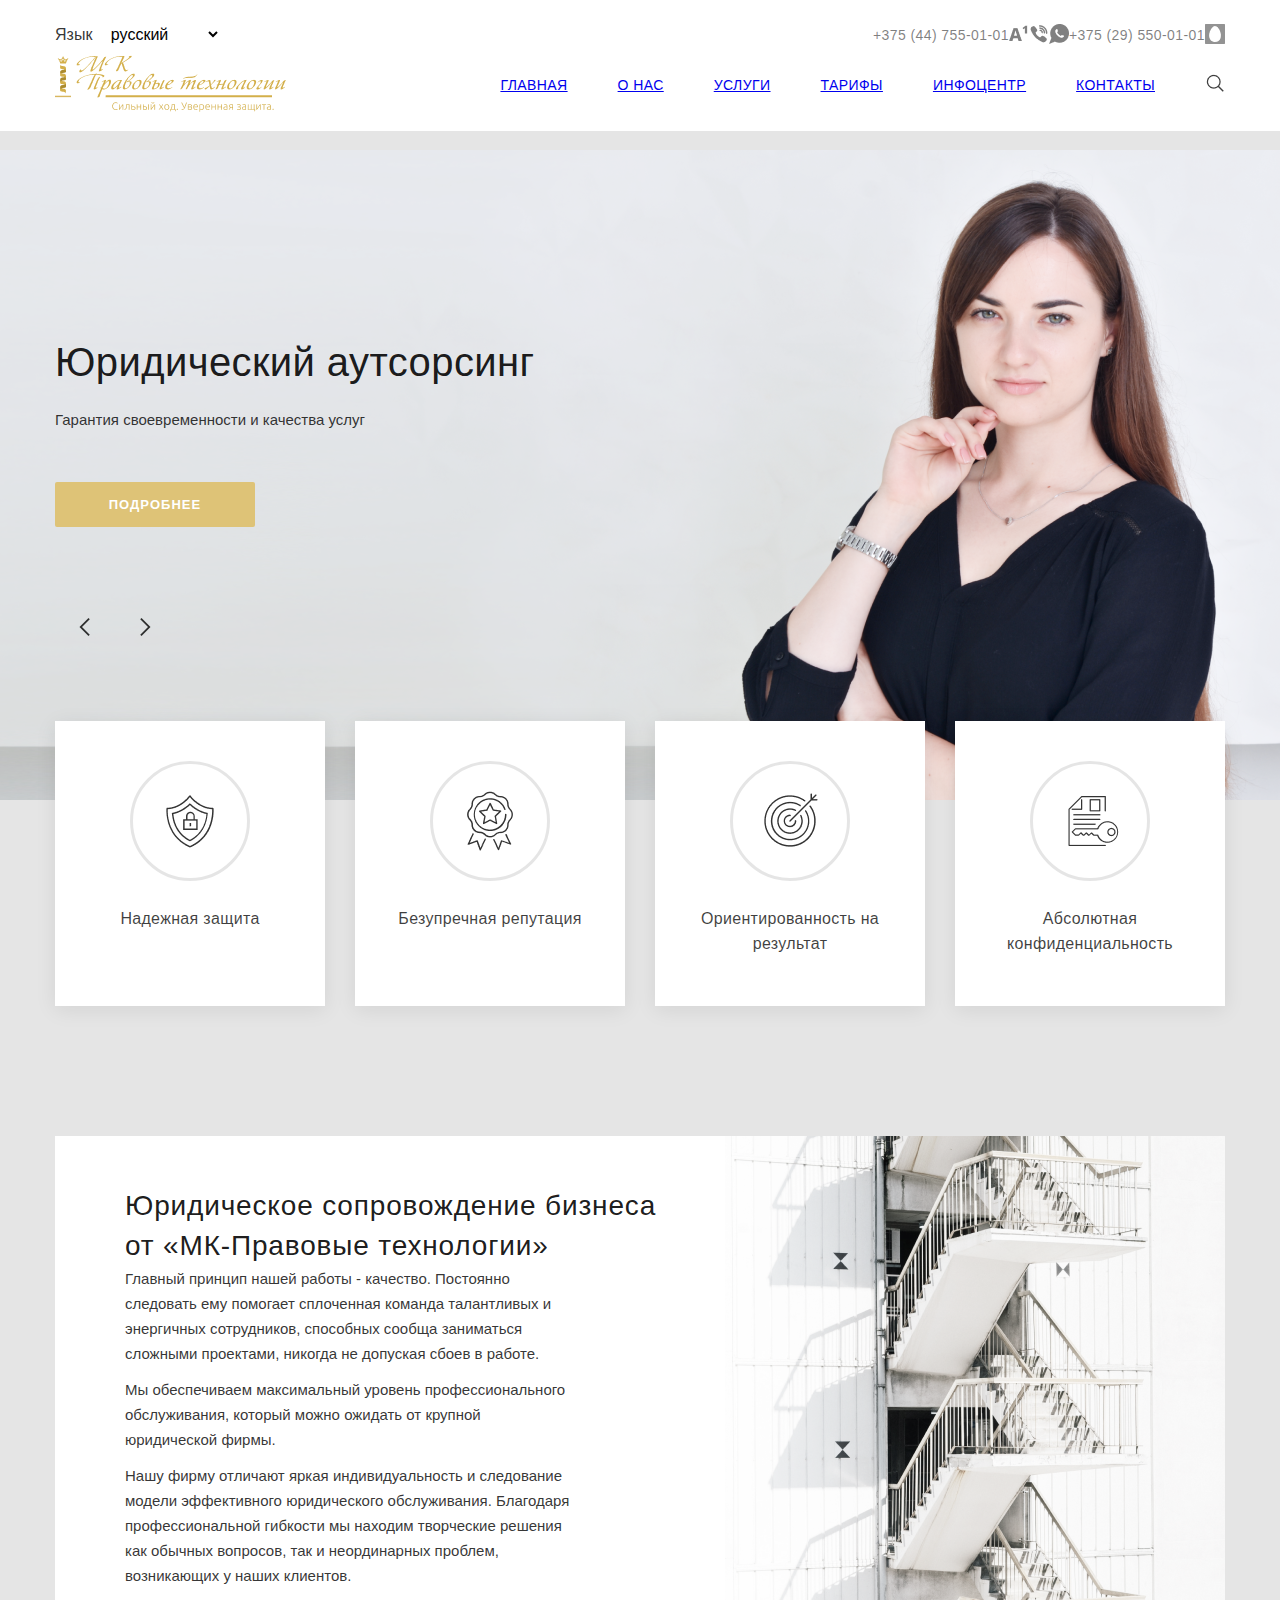
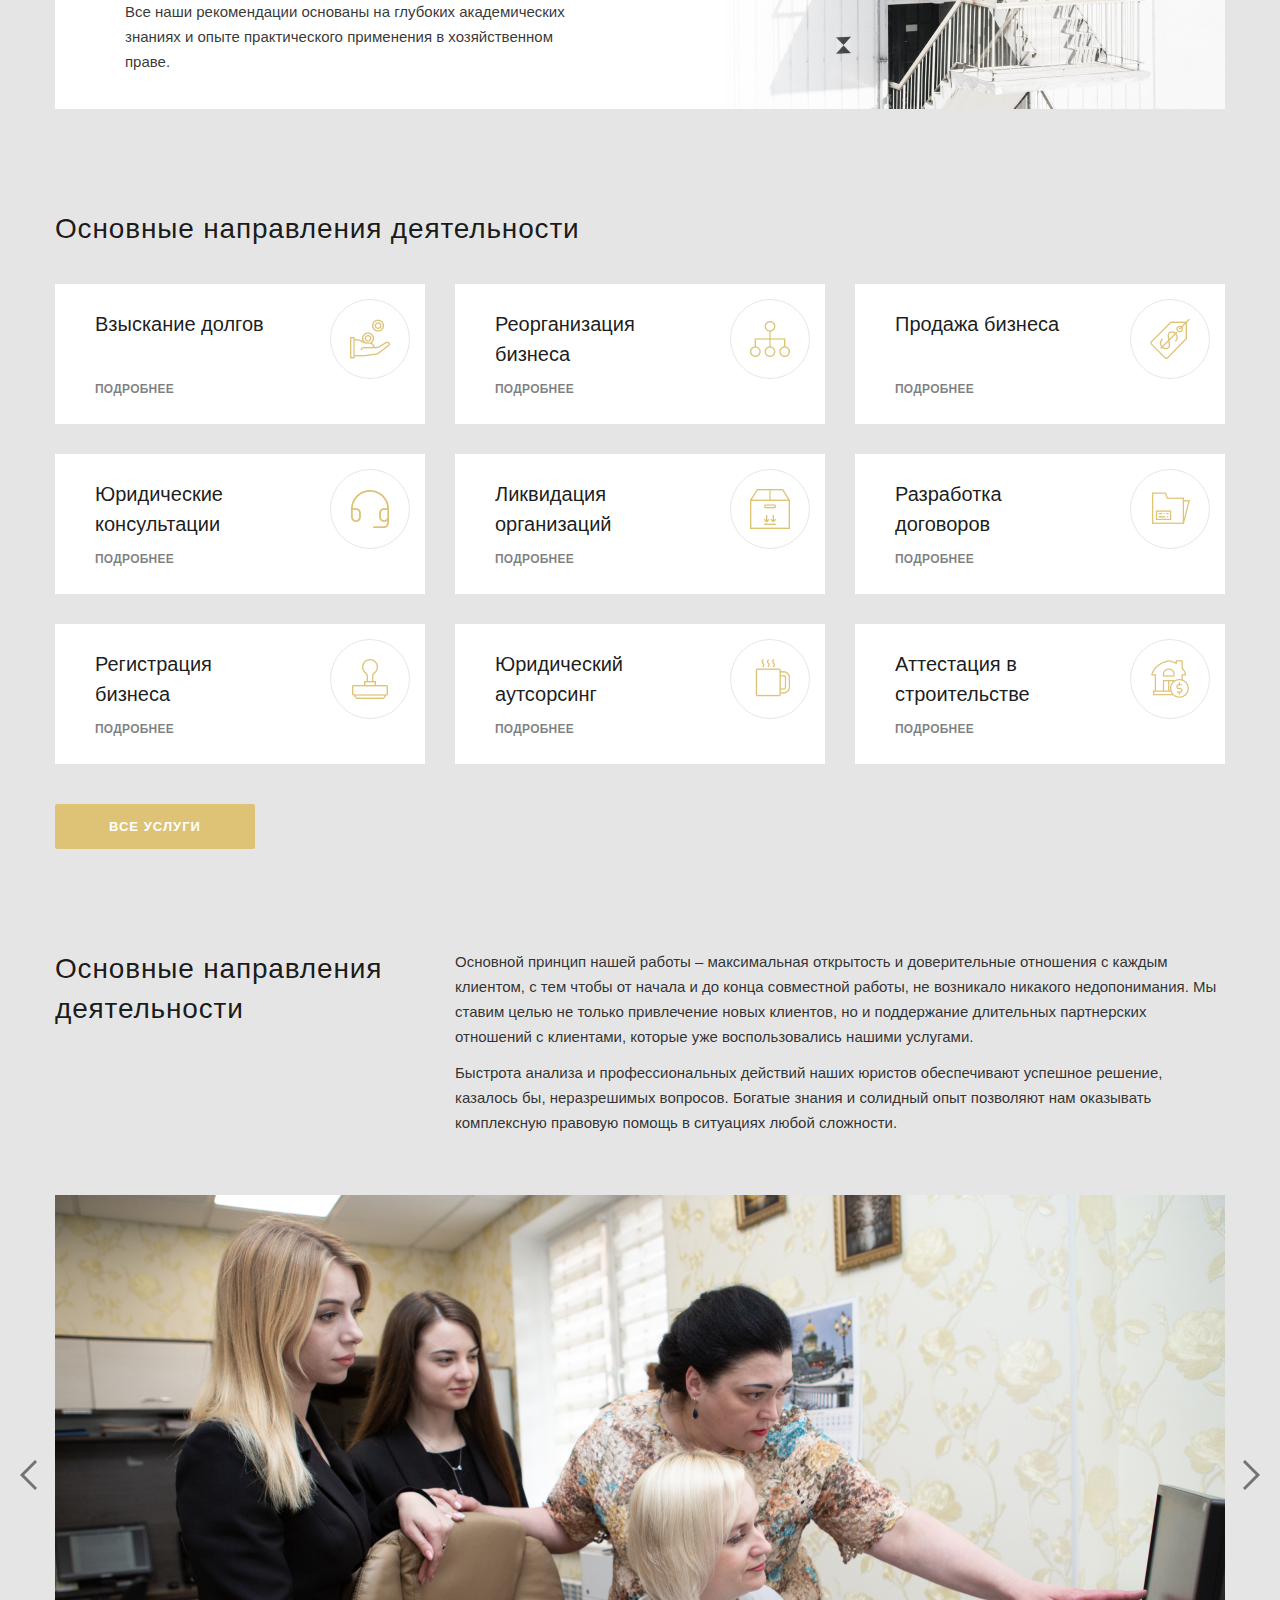
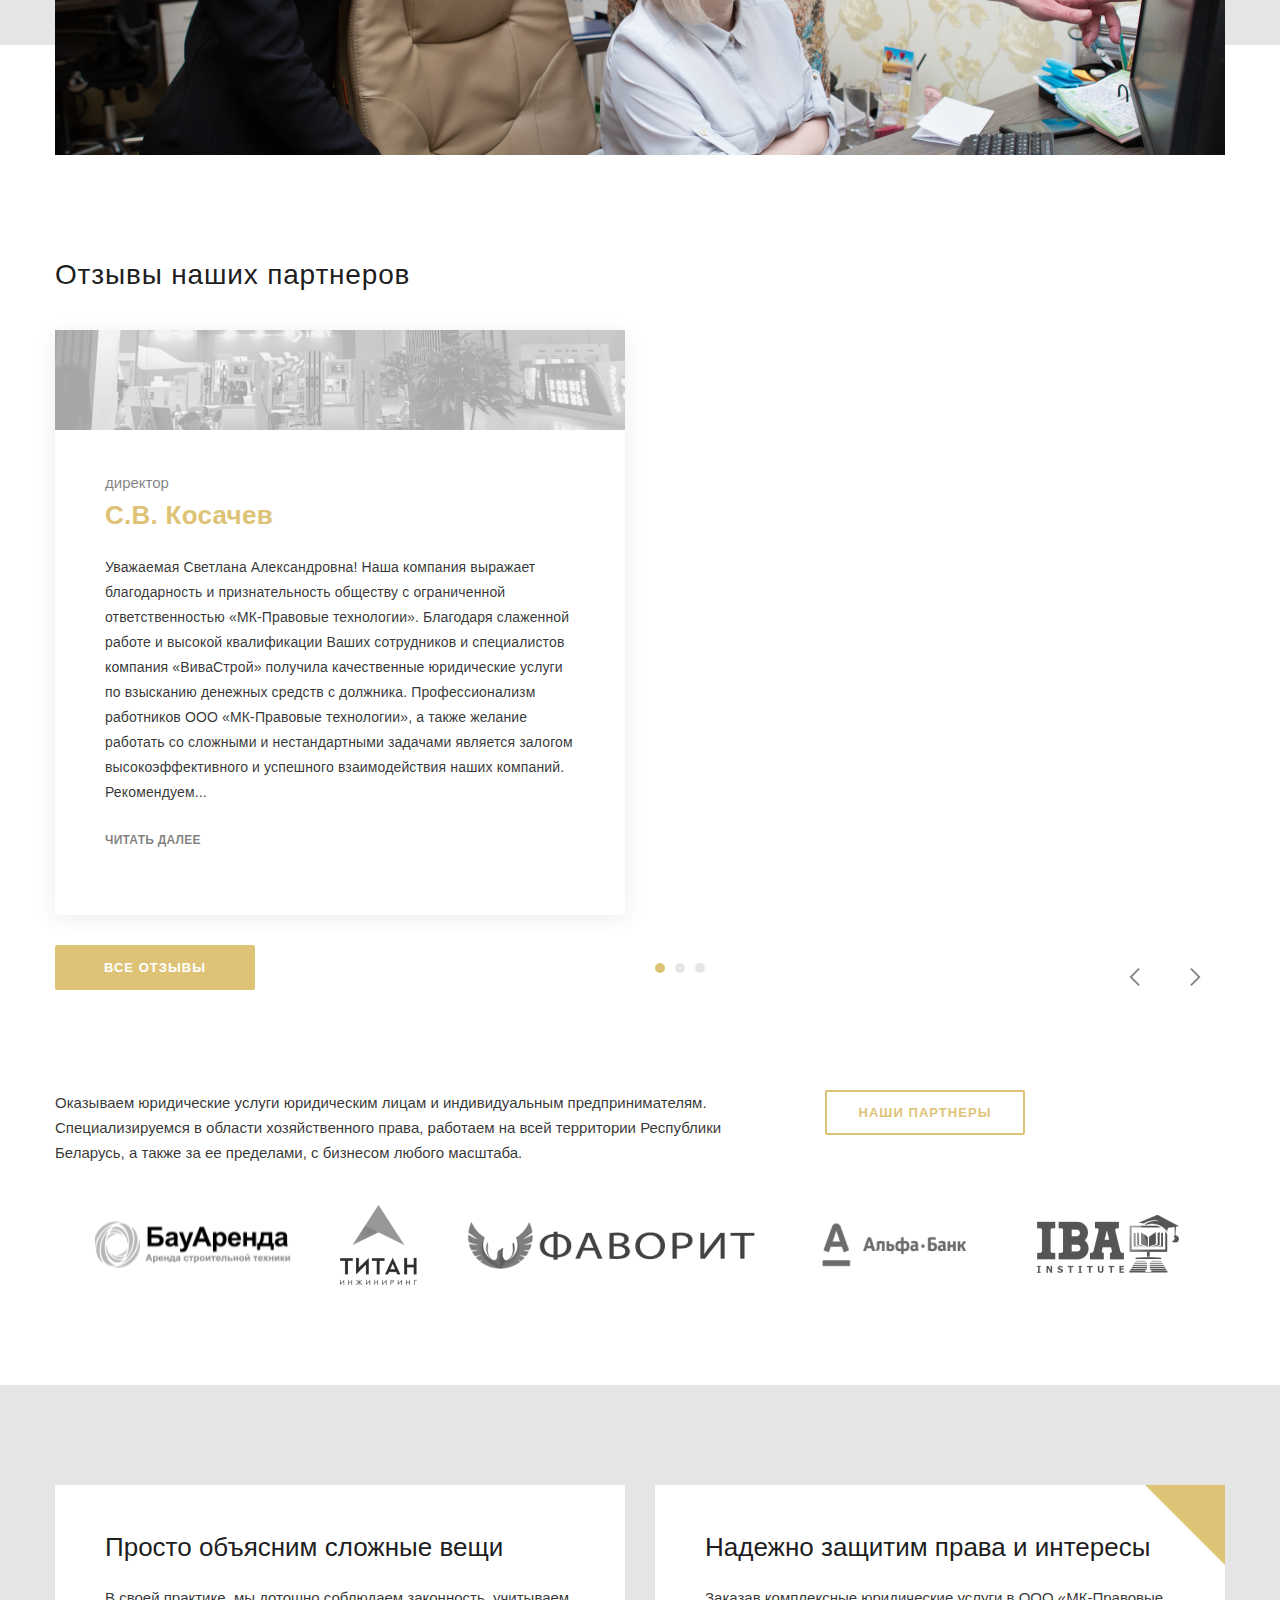
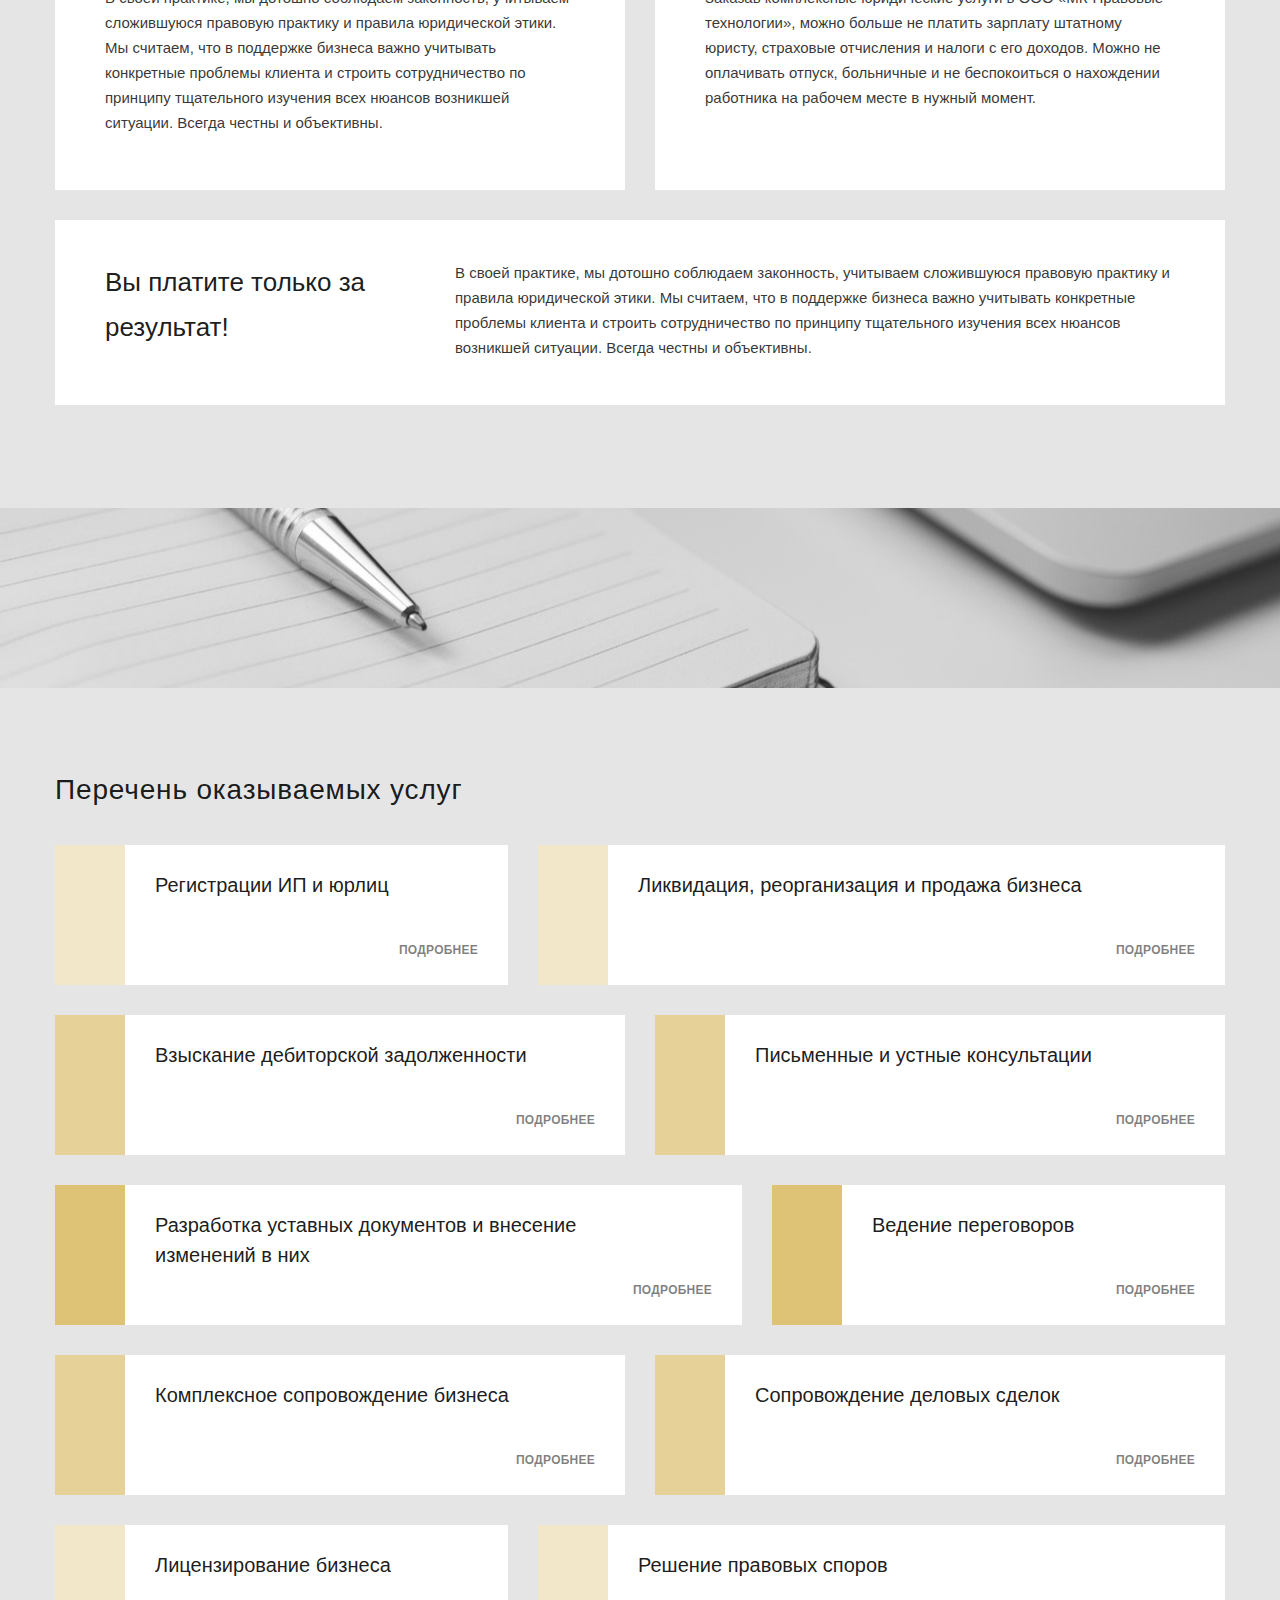
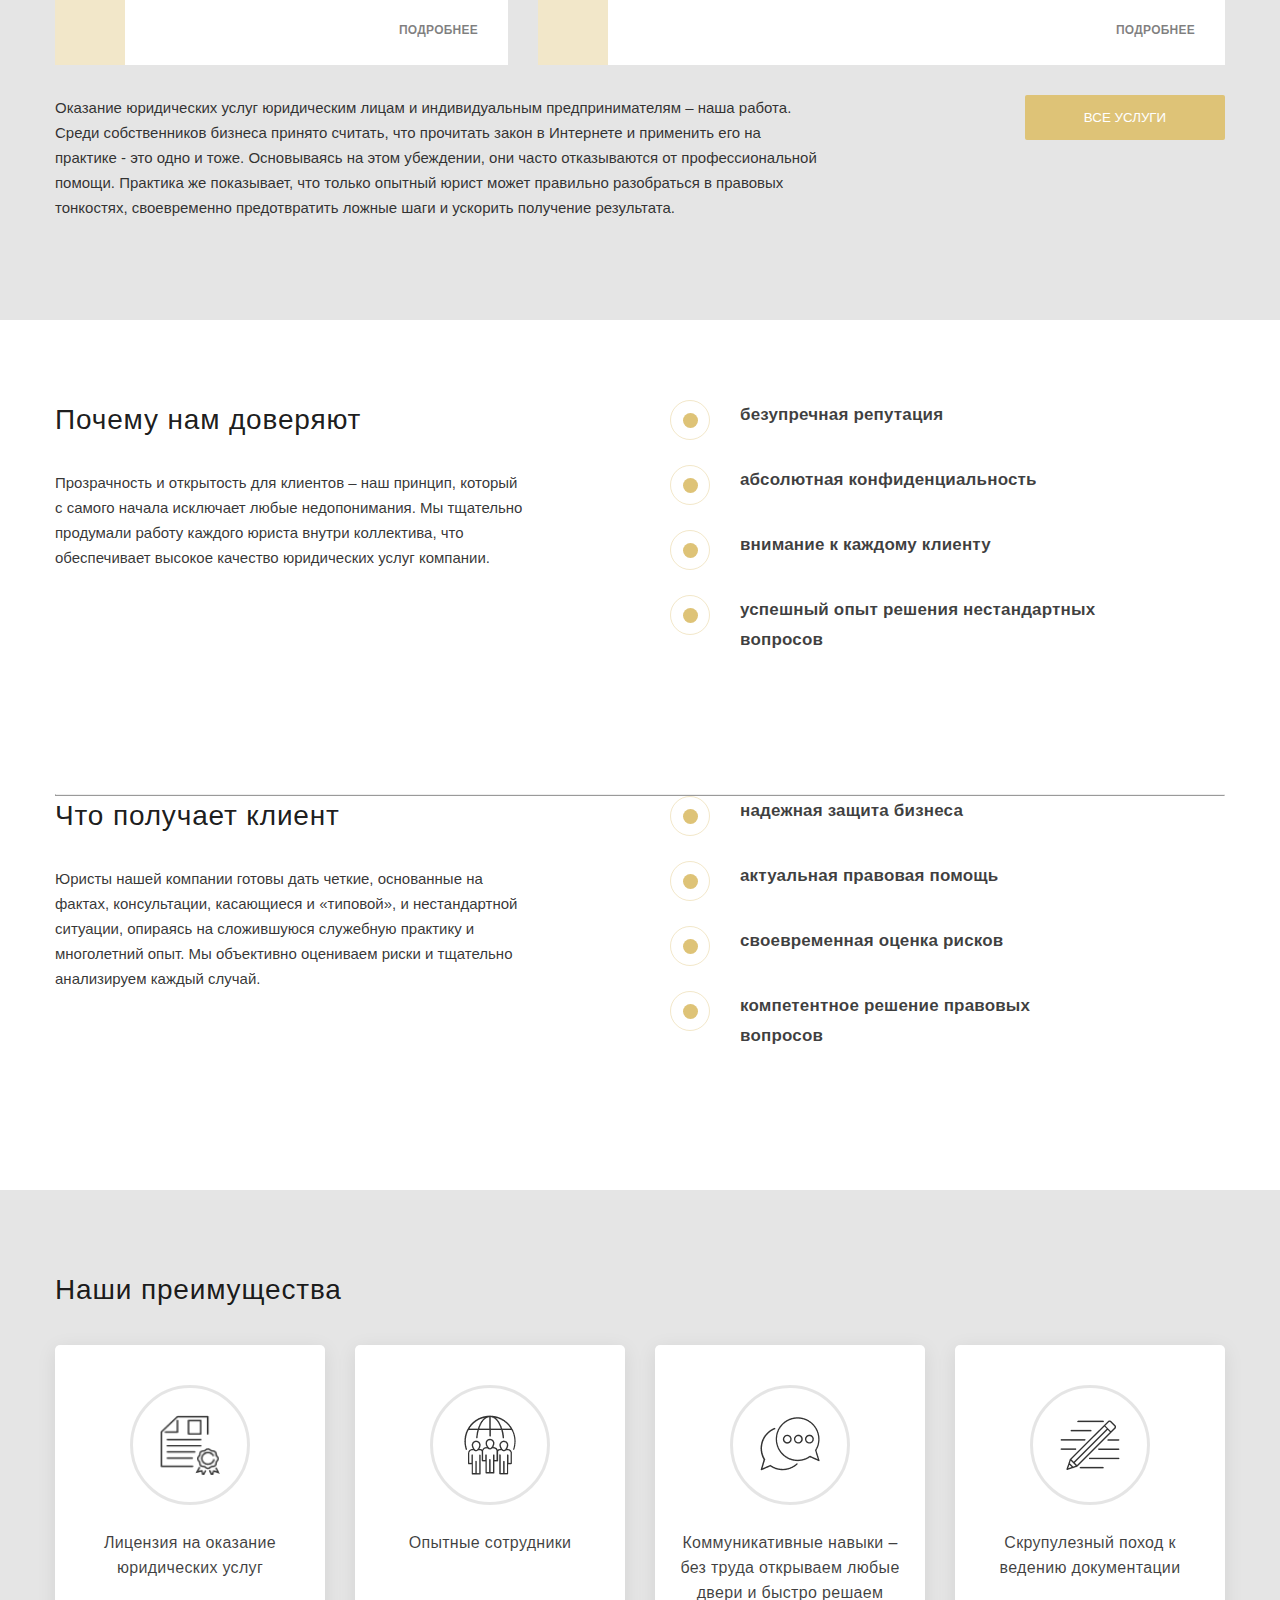
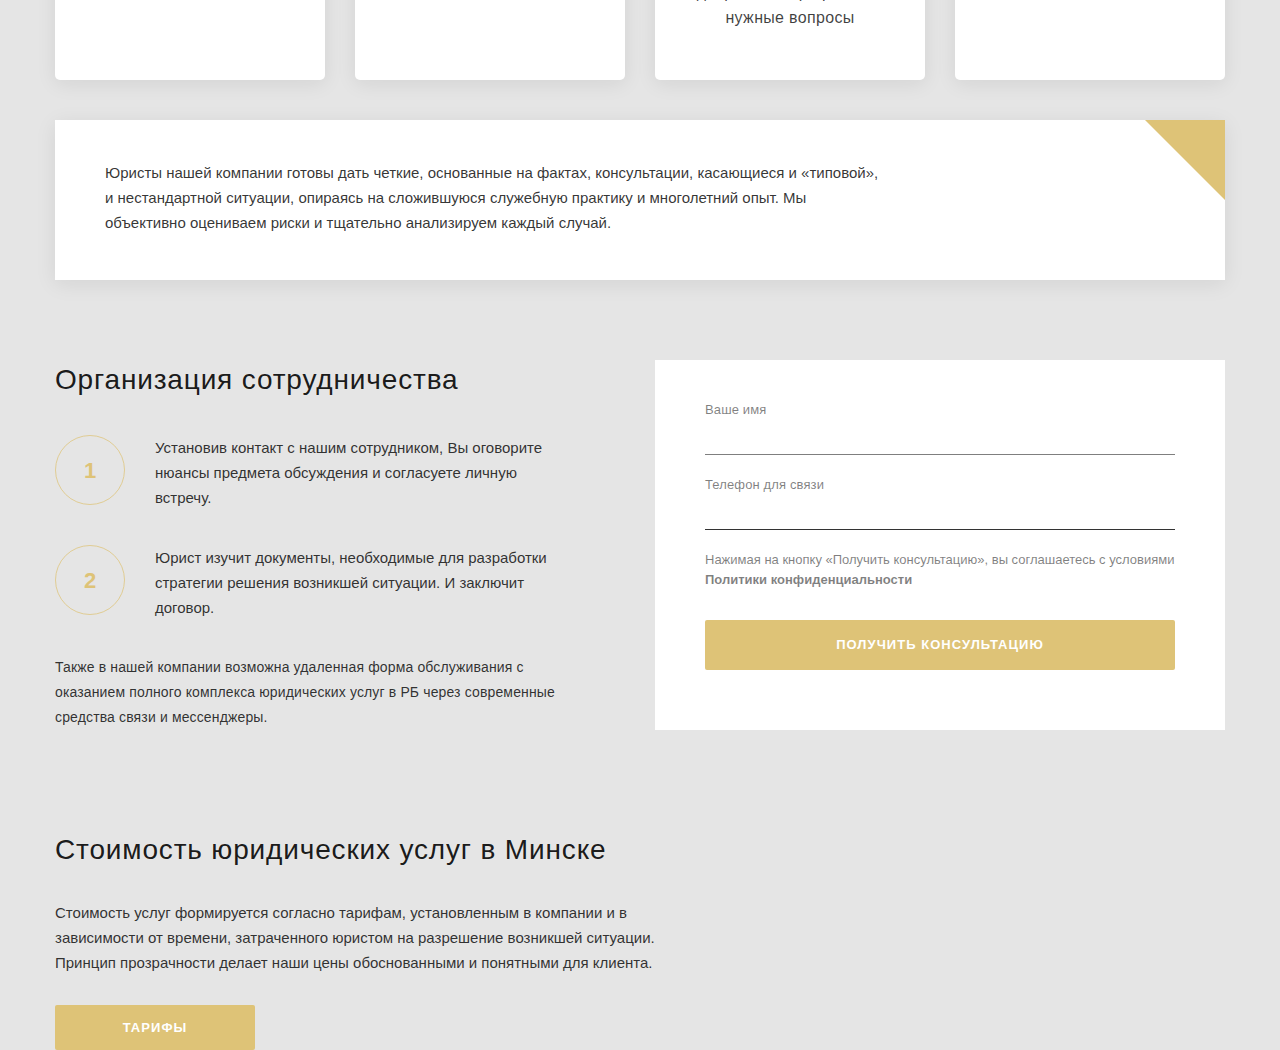
==== index.html @ 0af8d6d8 "feat: add cost" ====
<!DOCTYPE html>
<html lang="ru">

<head>
    <meta charset="UTF-8">
    <meta name="viewport" content="width=device-width, initial-scale=1.0">
    <title>Document</title>
    <link rel="stylesheet" href="./styles/style.css">
</head>

<body>
    <header class="header">
        <div class="container">
            <div class="header_links">
                <div class="header_links_language">
                    <label class="label_select_language" for="select_language_list">Язык </label>
                    <select class="select_language_list" id="select_language" name="select_language">
                        <option class="select_language_item" value="russian">русский</option>
                        <option class="select_language_item" value="inglish">английский</option>
                    </select>
                </div>
                <div class="header_links_social">
                    <div class="phone_links first_phone">
                        <a class="phone_links_number" href="tel:+375-44-755-01-01">+375 (44) 755-01-01</a>
                        <a class="phone_links_a1" href="tel:+375-44-755-01-01">
                            <img class="phone_links_img" src="./assets/img/a1.png" alt="A1">
                        </a>
                        <a class="phone_links_viber" href="viber://add?number=+375-44-755-01-01">
                            <img class="phone_links_img" src="./assets/img/viber.png" alt="Viber">
                        </a>
                        <a class="phone_links_whatsapp" href="whatsapp://send?phone=+375-44-755-01-01">
                            <img class="phone_links_img" src="./assets/img/whatsapp.png" alt="WhatsApp">
                        </a>
                    </div>
                    <div class="phone_links second_phone">
                        <a class="phone_links_number" href="tel:+375-29-550-01-01">+375 (29) 550-01-01</a>
                        <a class="phone_links_mts" href="tel:+375-29-550-01-01">
                            <img class="phone_links_img" src="./assets/img/mts.png" alt="mts">
                        </a>
                    </div>
                </div>
            </div>
            <div class="header_menu">
                <div class="header_menu_logo">
                    <img src="./assets/img/logo.png" alt="MK Правовые технологии. Сильный уход. Уверенная защита">
                </div>
                <div class="header_menu_links">
                    <ul class="header_menu_list">
                        <li class="header_menu_item">
                            <a href="#">главная</a>
                        </li>
                        <li class="header_menu_item">
                            <a href="#">о нас</a>
                        </li>
                        <li class="header_menu_item">
                            <a href="#">услуги</a>
                        </li>
                        <li class="header_menu_item">
                            <a href="#">тарифы</a>
                        </li>
                        <li class="header_menu_item">
                            <a href="#">инфоцентр</a>
                        </li>
                        <li class="header_menu_item">
                            <a href="#">контакты</a>
                        </li>
                        <li class="header_menu_item" id="search">
                            <img src="./assets/img/search.png" alt="search">
                        </li>
                    </ul>
                </div>
            </div>
        </div>
    </header> <!-- /header -->

    <div class="main_slider">
        <div class="container">
            <div class="main_slider_content">
                <h2 class="main_slider_head" id="main_slider_head">
                    Юридический аутсорсинг
                </h2>
                <p class="main_slider_title" id="main_slider_title">
                    Гарантия своевременности и качества услуг
                </p>
                <button class="main_slider_button" id="main_slider_button">
                    Подробнее
                </button>
            </div>

            <img class="main_slider_arrow_left" id="main_slider_arrow_left" src="./assets/img/slider_arrow_1.png"
                alt="arrow_left">
            <img class="main_slider_arrow_right" id="main_slider_arrow_right" src="./assets/img/slider_arrow_2.png"
                alt="arrow_right">
        </div>
    </div> <!-- /main_slider -->

    <div class="container">
        <div class="features">
            <div class="features_card">
                <div class="features_card_img">
                    <img src="./assets/img/feature_1.png" alt="Reliable protection">
                </div>
                <p class="features_card_title">
                    Надежная защита
                </p>
            </div>

            <div class="features_card">
                <div class="features_card_img">
                    <img src="./assets/img/feature_2.png" alt="Impeccable reputation">
                </div>
                <p class="features_card_title">
                    Безупречная репутация
                </p>
            </div>

            <div class="features_card">
                <div class="features_card_img">
                    <img src="./assets/img/feature_3.png" alt="Focus on result">
                </div>
                <p class="features_card_title">
                    Ориентированность на результат
                </p>
            </div>

            <div class="features_card">
                <div class="features_card_img">
                    <img src="./assets/img/feature_4.png" alt="Absolute confidentiality">
                </div>
                <p class="features_card_title">
                    Абсолютная конфиденциальность
                </p>
            </div>

        </div> <!-- /features -->

        <div class="legal_support_business">
            <div class="legal_support_business_context">
                <h2 class="legal_support_business_head">
                    Юридическое сопровождение бизнеса от «МК-Правовые технологии»
                </h2>
                <p class="legal_support_business_text">
                    Главный принцип нашей работы - качество. Постоянно следовать ему помогает сплоченная команда
                    талантливых и энергичных сотрудников, способных сообща заниматься сложными проектами, никогда не
                    допуская сбоев в работе.
                </p>
                <br>
                <p class="legal_support_business_text">
                    Мы обеспечиваем максимальный уровень профессионального обслуживания, который можно ожидать от
                    крупной юридической фирмы.
                </p>
                <br>
                <p class="legal_support_business_text">
                    Нашу фирму отличают яркая индивидуальность и следование модели эффективного юридического
                    обслуживания. Благодаря профессиональной гибкости мы находим творческие решения как обычных
                    вопросов, так и неординарных проблем, возникающих у наших клиентов.
                </p>
                <br>
                <p class="legal_support_business_text">
                    Все наши рекомендации основаны на глубоких академических знаниях и опыте практического применения в
                    хозяйственном праве.
                </p>
            </div>
        </div> <!-- /legal_support_business -->

        <div class="activities">
            <h2 class="activities_head">Основные направления деятельности</h2>
            <div class="activities_cards">
                <div class="activities_card">
                    <div class="activities_card_content">
                        <h3 class="activities_card_name">Взыскание долгов</h3>
                        <a class="activities_card_link" href="#">Подробнее</a>
                    </div>
                    <div class="activities_card_img">
                        <img src="./assets/img/direction_1.png" alt="Debt collection">
                    </div>
                </div>

                <div class="activities_card">
                    <div class="activities_card_content">
                        <h3 class="activities_card_name">Реорганизация бизнеса</h3>
                        <a class="activities_card_link" href="#">Подробнее</a>
                    </div>
                    <div class="activities_card_img">
                        <img src="./assets/img/direction_2.png" alt="Business reorganization">
                    </div>
                </div>

                <div class="activities_card">
                    <div class="activities_card_content">
                        <h3 class="activities_card_name">Продажа бизнеса</h3>
                        <a class="activities_card_link" href="#">Подробнее</a>
                    </div>
                    <div class="activities_card_img">
                        <img src="./assets/img/direction_3.png" alt="Business sale">
                    </div>
                </div>

                <div class="activities_card">
                    <div class="activities_card_content">
                        <h3 class="activities_card_name">Юридические консультации</h3>
                        <a class="activities_card_link" href="#">Подробнее</a>
                    </div>
                    <div class="activities_card_img">
                        <img src="./assets/img/direction_4.png" alt="Lawyer consulting">
                    </div>
                </div>

                <div class="activities_card">
                    <div class="activities_card_content">
                        <h3 class="activities_card_name">Ликвидация организаций</h3>
                        <a class="activities_card_link" href="#">Подробнее</a>
                    </div>
                    <div class="activities_card_img">
                        <img src="./assets/img/direction_5.png" alt="Liquidation of organizations">
                    </div>
                </div>

                <div class="activities_card">
                    <div class="activities_card_content">
                        <h3 class="activities_card_name">Разработка договоров</h3>
                        <a class="activities_card_link" href="#">Подробнее</a>
                    </div>
                    <div class="activities_card_img">
                        <img src="./assets/img/direction_6.png" alt="Development of contracts">
                    </div>
                </div>

                <div class="activities_card">
                    <div class="activities_card_content">
                        <h3 class="activities_card_name">Регистрация бизнеса</h3>
                        <a class="activities_card_link" href="#">Подробнее</a>
                    </div>
                    <div class="activities_card_img">
                        <img src="./assets/img/direction_7.png" alt="Business registration">
                    </div>
                </div>

                <div class="activities_card">
                    <div class="activities_card_content">
                        <h3 class="activities_card_name">Юридический аутсорсинг</h3>
                        <a class="activities_card_link" href="#">Подробнее</a>
                    </div>
                    <div class="activities_card_img">
                        <img src="./assets/img/direction_8.png" alt="Legal outsourcing">
                    </div>
                </div>

                <div class="activities_card">
                    <div class="activities_card_content">
                        <h3 class="activities_card_name">Аттестация в строительстве</h3>
                        <a class="activities_card_link" href="#">Подробнее</a>
                    </div>
                    <div class="activities_card_img">
                        <img src="./assets/img/direction_9.png" alt="Construction certification">
                    </div>
                </div>
            </div>

            <button class="activities_button">Все услуги</button>
        </div> <!-- /activities -->

        <div class="activities_description">
            <div class="activities_description_head">
                <h2>Основные направления деятельности</h2>
            </div>
            <div class="activities_description_text">
                <p>
                    Основной принцип нашей работы – максимальная открытость и доверительные отношения с каждым клиентом,
                    с тем чтобы от начала и до конца совместной работы, не возникало никакого недопонимания. Мы ставим
                    целью не только привлечение новых клиентов, но и поддержание длительных партнерских отношений с
                    клиентами, которые уже воспользовались нашими услугами.
                </p>
                <br>
                <p>
                    Быстрота анализа и профессиональных действий наших юристов обеспечивают успешное решение, казалось
                    бы, неразрешимых вопросов. Богатые знания и солидный опыт позволяют нам оказывать комплексную
                    правовую помощь в ситуациях любой сложности.
                </p>
            </div>
        </div> <!-- /activities_description -->

        <div class="activities_slider">
            <div class="activities_slider_img">
                <img src="./assets/img/slider_2_1.png" alt="activities">
            </div>
            <img class="activities_slider_arrow_left" id="activities_slider_arrow_left"
                src="./assets/img/slider_2_arrow_1.png" alt="arrow_left">
            <img class="activities_slider_arrow_right" id="activities_slider_arrow_right"
                src="./assets/img/slider_2_arrow_2.png" alt="arrow_right">
        </div> <!-- /activities_slider -->
    </div> <!-- /container -->

    <div class="review">
        <div class="container">
            <h2 class="review_head">Отзывы наших партнеров</h2>

            <div class="review_slider" id="review_slider">
                <div class="review_slide">
                    <div class="review_card">
                        <p class="review_card_position">директор</p>
                        <h3 class="review_card_name">С.В. Косачев</h3>
                        <p class="review_card_text">Уважаемая Светлана Александровна! Наша компания выражает
                            благодарность и признательность обществу с ограниченной ответственностью «МК-Правовые
                            технологии». Благодаря слаженной работе и высокой квалификации Ваших сотрудников и
                            специалистов компания «ВиваСтрой» получила качественные юридические услуги по взысканию
                            денежных средств с должника. Профессионализм работников ООО «МК-Правовые технологии», а
                            также желание работать со сложными и нестандартными задачами является залогом
                            высокоэффективного и успешного взаимодействия наших компаний. Рекомендуем...</p>
                        <a class="review_card_link" href="#">Читать далее</a>
                    </div>

                    <!--<div class="review_card">
                        <p class="review_card_position">глава представительства</p>
                        <h3 class="review_card_name">Валерий Мяснянкин</h3>
                        <p class="review_card_text">Представительство корпорации «VMSN GROUP, INC.» (США) в Республике
                            Беларусь на протяжении нескольких лет сотрудничает с ООО «МК-Правовые технологии» в рамках
                            сопровождения деятельности по юридическим вопросам, в том числе по вопросам ведения
                            кадрового делопроизводства – абонентское обслуживание. Хотелось бы отметить работу
                            специалистов ООО «МК-Правовые технологии» хорошими теплыми словами: надёжные, обязательные,
                            пунктуальные. Вопросы любой сложности им по плечу. Работая с профессионалами МК-Правовые
                            технологии, всегда можно рассчитывать...</p>
                        <a class="review_card_link" href="#">Читать далее</a>
                    </div>-->
                </div>
            </div> <!-- /review_slider -->

            <div class="review_slider_navigation">
                <button class="review_slider_navigation_all">Все отзывы</button>

                <ul class="review_slider_navigation_list">
                    <li class="review_slider_navigation_item review_slider_navigation_item_active"
                        id="review_slider_navigation_item_1"></li>
                    <li class="review_slider_navigation_item" id="review_slider_navigation_item_2"></li>
                    <li class="review_slider_navigation_item" id="review_slider_navigation_item_3"></li>
                </ul>

                <div class="review_slider_navigation_arrows">
                    <img class="review_slider_navigation_arrow_left" id="review_slider_navigation_arrow_left"
                        src="./assets/img/review_arrow_1.png" alt="arrow_left">
                    <img class="review_slider_navigation_arrow_right" id="review_slider_navigation_arrow_right"
                        src="./assets/img/review_arrow_2.png" alt="arrow_right">
                </div>
            </div>
        </div> <!-- /container -->
    </div> <!-- /review -->

    <div class="partners">
        <div class="container">
            <div class="partners_info">
                <div class="partners_info_text">
                    <p>Оказываем юридические услуги юридическим лицам и индивидуальным предпринимателям.
                        Специализируемся в области хозяйственного права, работаем на всей территории Республики
                        Беларусь, а также за ее пределами, с бизнесом любого масштаба.</p>
                </div>
                <div class="partners_info_button">
                    <button>Наши партнеры</button>
                </div>
            </div>
            <div class="partners_logo">
                <img class="partners_logo_img" src="./assets/img/partner_1.png"
                    alt="БауАренда. Аренда строительной техники">
                <img class="partners_logo_img" src="./assets/img/partner_2.png" alt="Титан инжиниринг">
                <img class="partners_logo_img" src="./assets/img/partner_3.png" alt="Фаворит">
                <img class="partners_logo_img" src="./assets/img/partner_4.png" alt="Альфа Банк">
                <img class="partners_logo_img" src="./assets/img/partner_5.png" alt="IBA institute">
            </div>
        </div> <!-- /container -->
    </div> <!-- /partners -->

    <div class="container">
        <div class="triangles">
            <div class="triangles_two">
                <div class="triangle_first">
                    <h4 class="triangle_first_head">Просто объясним сложные вещи</h4>
                    <p class="triangle_first_text">В своей практике, мы дотошно соблюдаем законность, учитываем
                        сложившуюся правовую практику и правила юридической этики. Мы считаем, что в поддержке бизнеса
                        важно учитывать конкретные проблемы клиента и строить сотрудничество по принципу тщательного
                        изучения всех нюансов возникшей ситуации. Всегда честны и объективны.</p>
                </div>

                <div class="triangle_second">
                    <h4 class="triangle_second_head">Надежно защитим права и интересы</h4>
                    <p class="triangle_second_text">Заказав комплексные юридические услуги в ООО «МК-Правовые
                        технологии», можно больше не платить зарплату штатному юристу, страховые отчисления и налоги с
                        его доходов. Можно не оплачивать отпуск, больничные и не беспокоиться о нахождении работника на
                        рабочем месте в нужный момент.</p>
                    <div class="triangle"></div>
                </div>
            </div>

            <div class="triangles_once">
                <div class="triangle_third">
                    <div class="triangle_third_head">
                        <h4>Вы платите только за результат!</h4>
                    </div>
                    <div class="triangle_third_text">
                        <p>В своей практике, мы дотошно соблюдаем законность, учитываем сложившуюся правовую практику и
                            правила юридической этики. Мы считаем, что в поддержке бизнеса важно учитывать конкретные
                            проблемы клиента и строить сотрудничество по принципу тщательного изучения всех нюансов
                            возникшей ситуации. Всегда честны и объективны.</p>
                    </div>
                </div>
            </div>
        </div> <!-- /triangle -->
    </div> <!-- /container -->

    <div class="picture"></div>

    <div class="container">
        <div class="service_list">
            <h2 class="service_list_head">Перечень оказываемых услуг</h2>
            <div class="service_list_cards">
                <div class="service_list_card" id="service_list_card_1">
                    <div class="service_list_color"></div>
                    <p class="service_list_text">Регистрации ИП и юрлиц</p>
                    <a class="service_list_link" href="#">Подробнее</a>
                </div>

                <div class="service_list_card" id="service_list_card_2">
                    <div class="service_list_color"></div>
                    <p class="service_list_text">Ликвидация, реорганизация и продажа бизнеса</p>
                    <a class="service_list_link" href="#">Подробнее</a>
                </div>

                <div class="service_list_card" id="service_list_card_3">
                    <div class="service_list_color"></div>
                    <p class="service_list_text">Взыскание дебиторской задолженности</p>
                    <a class="service_list_link" href="#">Подробнее</a>
                </div>

                <div class="service_list_card" id="service_list_card_4">
                    <div class="service_list_color"></div>
                    <p class="service_list_text">Письменные и устные консультации</p>
                    <a class="service_list_link" href="#">Подробнее</a>
                </div>

                <div class="service_list_card" id="service_list_card_5">
                    <div class="service_list_color"></div>
                    <p class="service_list_text">Разработка уставных документов и внесение изменений в них</p>
                    <a class="service_list_link" href="#">Подробнее</a>
                </div>

                <div class="service_list_card" id="service_list_card_6">
                    <div class="service_list_color"></div>
                    <p class="service_list_text">Ведение переговоров</p>
                    <a class="service_list_link" href="#">Подробнее</a>
                </div>

                <div class="service_list_card" id="service_list_card_7">
                    <div class="service_list_color"></div>
                    <p class="service_list_text">Комплексное сопровождение бизнеса</p>
                    <a class="service_list_link" href="#">Подробнее</a>
                </div>

                <div class="service_list_card" id="service_list_card_8">
                    <div class="service_list_color"></div>
                    <p class="service_list_text">Сопровождение деловых сделок</p>
                    <a class="service_list_link" href="#">Подробнее</a>
                </div>

                <div class="service_list_card" id="service_list_card_9">
                    <div class="service_list_color"></div>
                    <p class="service_list_text">Лицензирование бизнеса</p>
                    <a class="service_list_link" href="#">Подробнее</a>
                </div>

                <div class="service_list_card" id="service_list_card_10">
                    <div class="service_list_color"></div>
                    <p class="service_list_text">Решение правовых споров</p>
                    <a class="service_list_link" href="#">Подробнее</a>
                </div>
            </div>

            <div class="service_list_all">
                <div class="service_list_all_text">
                    <p>
                        Оказание юридических услуг юридическим лицам и индивидуальным предпринимателям – наша работа.
                        Среди собственников бизнеса принято считать, что прочитать закон в Интернете и применить его на
                        практике - это одно и тоже. Основываясь на этом убеждении, они часто отказываются от
                        профессиональной помощи. Практика же показывает, что только опытный юрист может правильно
                        разобраться в правовых тонкостях, своевременно предотвратить ложные шаги и ускорить получение
                        результата.
                    </p>
                </div>

                <div class="service_list_all_button">
                    <button>Все услуги</button>
                </div>
            </div>
        </div> <!-- /service_list -->
    </div> <!-- /container -->

    <div class="confidence">
        <div class="container">
            <div class="confidence_card">
                <div class="confidence_card_info">
                    <h2 class="confidence_card_head">Почему нам доверяют</h2>
                    <p class="confidence_card_text">Прозрачность и открытость для клиентов – наш принцип, который с
                        самого начала исключает любые недопонимания. Мы тщательно продумали работу каждого юриста внутри
                        коллектива, что обеспечивает высокое качество юридических услуг компании.</p>
                </div>

                <ul class="confidence_card_list">
                    <li class="confidence_card_item">
                        <div class="confidence_card_marker">
                            <div></div>
                        </div>
                        безупречная репутация
                    </li>
                    <li class="confidence_card_item">
                        <div class="confidence_card_marker">
                            <div></div>
                        </div>
                        абсолютная конфиденциальность
                    </li>
                    <li class="confidence_card_item">
                        <div class="confidence_card_marker">
                            <div></div>
                        </div>
                        внимание к каждому клиенту
                    </li>
                    <li class="confidence_card_item">
                        <div class="confidence_card_marker">
                            <div></div>
                        </div>
                        успешный опыт решения нестандартных вопросов
                    </li>
                </ul>
            </div>

            <hr class="confidence_line">

            <div class="confidence_card">
                <div class="confidence_card_info">
                    <h2 class="confidence_card_head">Что получает клиент</h2>
                    <p class="confidence_card_text">Юристы нашей компании готовы дать четкие, основанные на фактах,
                        консультации, касающиеся и «типовой», и нестандартной ситуации, опираясь на сложившуюся
                        служебную практику и многолетний опыт. Мы объективно оцениваем риски и тщательно анализируем
                        каждый случай.</p>
                </div>

                <ul class="confidence_card_list">
                    <li class="confidence_card_item">
                        <div class="confidence_card_marker">
                            <div></div>
                        </div>
                        надежная защита бизнеса
                    </li>
                    <li class="confidence_card_item">
                        <div class="confidence_card_marker">
                            <div></div>
                        </div>
                        актуальная правовая помощь
                    </li>
                    <li class="confidence_card_item">
                        <div class="confidence_card_marker">
                            <div></div>
                        </div>
                        своевременная оценка рисков
                    </li>
                    <li class="confidence_card_item">
                        <div class="confidence_card_marker">
                            <div></div>
                        </div>
                        компетентное решение правовых вопросов
                    </li>
                </ul>
            </div>
        </div> <!-- /container -->
    </div> <!-- /confidence -->

    <div class="container">
        <div class="advantages">
            <h2 class="advantages_head">Наши преимущества</h2>
            <div class="advantages_cards">
                <div class="advantages_card">
                    <div class="advantages_card_images">
                        <img src="./assets/img/advantage_1.png" alt="license">
                    </div>
                    <p class="advantages_card_text">
                        Лицензия на оказание юридических услуг
                    </p>
                </div>

                <div class="advantages_card">
                    <div class="advantages_card_images">
                        <img src="./assets/img/advantage_2.png" alt="Experienced staff">
                    </div>
                    <p class="advantages_card_text">
                        Опытные сотрудники
                    </p>
                </div>

                <div class="advantages_card">
                    <div class="advantages_card_images">
                        <img src="./assets/img/advantage_3.png" alt="Communication skills">
                    </div>
                    <p class="advantages_card_text">
                        Коммуникативные навыки – без труда открываем любые двери и быстро решаем нужные вопросы
                    </p>
                </div>

                <div class="advantages_card">
                    <div class="advantages_card_images">
                        <img src="./assets/img/advantage_4.png" alt="scrupulous approach">
                    </div>
                    <p class="advantages_card_text">
                        Скрупулезный поход к ведению документации
                    </p>
                </div>
            </div>

            <div class="advantages_info">
                <p class="advantages_info_text">
                    Юристы нашей компании готовы дать четкие, основанные на фактах, консультации, касающиеся и
                    «типовой», и нестандартной ситуации, опираясь на сложившуюся служебную практику и многолетний опыт.
                    Мы объективно оцениваем риски и тщательно анализируем каждый случай.
                </p>
                <div class="triangle"></div>
            </div>
        </div> <!-- /advantages -->

        <div class="cooperation">
            <div class="cooperation_info">
                <h2 class="cooperation_head">Организация сотрудничества</h2>
                <ul class="cooperation_list">
                    <li class="cooperation_item">
                        <div class="cooperation_marker">1</div>
                        Установив контакт с нашим сотрудником, Вы оговорите нюансы предмета обсуждения и согласуете личную встречу.
                    </li>
                    <li class="cooperation_item">
                        <div class="cooperation_marker">2</div>
                        Юрист изучит документы, необходимые для разработки стратегии решения возникшей ситуации. И заключит договор.
                    </li>
                </ul>
                <p class="cooperation_text">
                    Также в нашей компании возможна удаленная форма обслуживания с оказанием полного комплекса юридических услуг в РБ через современные средства связи и мессенджеры.
                </p>
            </div>

            <form class="cooperation_form" action="">
                <label class="cooperation_form_name_label" for="name">Ваше имя</label>
                <input class="cooperation_form_name" id="name" type="text" name="name">

                <label class="cooperation_form_phone_label" for="phone">Телефон для связи</label>
                <input class="cooperation_form_phone" id="phone" type="tel" name="phone">

                <p class="cooperation_form_warning">
                    Нажимая на кнопку «Получить консультацию», вы соглашаетесь с условиями <a class="cooperation_form_link" href="#">Политики конфиденциальности</a>
                </p>

                <input class="cooperation_form_button" type="submit" value="Получить консультацию">
            </form>
        </div> <!-- /cooperation -->

        <div class="cost">
            <h2 class="cost_header">
                Стоимость юридических услуг в Минске
            </h2>
            <p class="cost_text">
                Стоимость услуг формируется согласно тарифам, установленным в компании и в зависимости от времени, затраченного юристом на разрешение возникшей ситуации. Принцип прозрачности делает наши цены обоснованными и понятными для клиента.
            </p>
            <div class="cost_butt">
                <button class="cost_button">Тарифы</button>
            </div>
        </div> <!-- /cost -->
    </div> <!-- /container -->

</body>

</html>
---- styles/style.css ----
@use './font';
* {
  -webkit-box-sizing: border-box;
          box-sizing: border-box;
  margin: 0;
  padding: 0;
}

html,
body {
  position: relative;
  width: 100%;
  height: 100%;
  margin: 0;
  padding: 0;
  font-size: 10px;
  font-family: "Lato_Regular", sans-serif;
  color: rgba(0, 0, 0, 0.8);
  background-color: #E5E5E5;
}

button {
  border-radius: 2px;
  border: 0;
  outline: 0;
  text-transform: uppercase;
  cursor: pointer;
}

.container {
  position: relative;
  max-width: 1170px;
  width: 100%;
  margin: 0 auto;
}

.header {
  display: -webkit-box;
  display: -ms-flexbox;
  display: flex;
  width: 100%;
  padding: 15px 0;
  -ms-flex-wrap: wrap;
      flex-wrap: wrap;
  background-color: #FFFFFF;
}

.header_links,
.header_menu {
  display: -webkit-box;
  display: -ms-flexbox;
  display: flex;
  width: 100%;
  -webkit-box-align: center;
      -ms-flex-align: center;
          align-items: center;
  -webkit-box-pack: justify;
      -ms-flex-pack: justify;
          justify-content: space-between;
}

.header_links_language {
  font-family: "Source_Sans_Pro_Light", sans-serif;
  font-size: 16px;
  font-style: normal;
  font-weight: 300;
  line-height: 20px;
  letter-spacing: 0em;
  text-align: left;
}

.select_language_list,
.select_language_item {
  padding: 10px;
  font-family: "Source_Sans_Pro_Regular", sans-serif;
  font-size: 16px;
  font-style: normal;
  font-weight: 400;
  line-height: 20px;
  letter-spacing: 0em;
  text-align: left;
  border: 0;
  outline: 0;
  background-color: transparent;
}

.header_links_social,
.phone_links {
  display: -webkit-box;
  display: -ms-flexbox;
  display: flex;
  -webkit-box-align: center;
      -ms-flex-align: center;
          align-items: center;
}

.phone_links_number {
  font-family: "Commissioner_Regular", sans-serif;
  font-size: 14px;
  font-style: normal;
  font-weight: 400;
  line-height: 20px;
  letter-spacing: 0.03em;
  text-align: center;
  color: rgba(0, 0, 0, 0.5);
  text-decoration: none;
}

.header_menu_list {
  display: -webkit-box;
  display: -ms-flexbox;
  display: flex;
  -webkit-box-align: center;
      -ms-flex-align: center;
          align-items: center;
}

.header_menu_item {
  margin-left: 50px;
  list-style-type: none;
  font-family: "Commissioner_Regular", sans-serif;
  font-size: 14px;
  font-style: normal;
  font-weight: 500;
  line-height: 20px;
  letter-spacing: 0.03em;
  text-align: left;
  text-transform: uppercase;
  color: rgba(0, 0, 0, 0.75);
  cursor: pointer;
}

.main_slider {
  position: absolute;
  width: 100%;
  height: 650px;
  left: 0px;
  top: 150px;
  background-image: url("./../assets/img/slide_1.png");
  background-position: center center;
  background-repeat: no-repeat no-repeat;
  background-size: auto;
}

.main_slider .container {
  height: 100%;
}

.main_slider_content {
  display: -webkit-box;
  display: -ms-flexbox;
  display: flex;
  width: 50%;
  height: 100%;
  margin-top: -43px;
  -webkit-box-orient: vertical;
  -webkit-box-direction: normal;
      -ms-flex-direction: column;
          flex-direction: column;
  -ms-flex-item-align: self-start;
      align-self: self-start;
  -webkit-box-align: start;
      -ms-flex-align: start;
          align-items: flex-start;
  -webkit-box-pack: center;
      -ms-flex-pack: center;
          justify-content: center;
}

.main_slider_head {
  margin-bottom: 20px;
  font-family: "Commissioner_Regular", sans-serif;
  font-size: 40px;
  font-style: normal;
  font-weight: 400;
  line-height: 50px;
  letter-spacing: 0.01em;
  text-align: left;
  color: rgba(0, 0, 0, 0.9);
}

.main_slider_title {
  margin-bottom: 50px;
  font-family: "Lato_Light", sans-serif;
  font-size: 15px;
  font-style: normal;
  font-weight: 300;
  line-height: 25px;
  letter-spacing: 0em;
  text-align: left;
  color: rgba(0, 0, 0, 0.8);
}

.main_slider_button {
  width: 200px;
  height: 45px;
  font-family: "Commissioner_Bold", sans-serif;
  font-size: 13px;
  font-style: normal;
  font-weight: 700;
  line-height: 30px;
  letter-spacing: 0.08em;
  text-align: center;
  color: #FFFFFF;
  text-transform: uppercase;
  border-radius: 2px;
  border: 0;
  outline: 0;
  background-color: #DEC377;
  cursor: pointer;
}

.main_slider_arrow_left {
  position: absolute;
  top: auto;
  right: auto;
  bottom: 121px;
  left: 24px;
}

.main_slider_arrow_right {
  position: absolute;
  top: auto;
  right: auto;
  bottom: 121px;
  left: 85px;
}

.features {
  display: -webkit-box;
  display: -ms-flexbox;
  display: flex;
  margin-top: 560px;
  -webkit-box-pack: justify;
      -ms-flex-pack: justify;
          justify-content: space-between;
}

.features_card {
  display: -webkit-box;
  display: -ms-flexbox;
  display: flex;
  width: 270px;
  height: 285px;
  margin: 30px 0px;
  padding: 40px 0px 0px 0px;
  -webkit-box-orient: vertical;
  -webkit-box-direction: normal;
      -ms-flex-direction: column;
          flex-direction: column;
  -webkit-box-align: center;
      -ms-flex-align: center;
          align-items: center;
  -webkit-box-flex: 0;
      -ms-flex: none;
          flex: none;
  -webkit-box-ordinal-group: 1;
      -ms-flex-order: 0;
          order: 0;
  -ms-flex-item-align: start;
      align-self: flex-start;
  -ms-flex-positive: 0;
      flex-grow: 0;
  background: #FFFFFF;
  -webkit-box-shadow: 0px 4px 20px rgba(0, 0, 0, 0.08);
          box-shadow: 0px 4px 20px rgba(0, 0, 0, 0.08);
  z-index: 2;
}

.features_card_img {
  display: -webkit-box;
  display: -ms-flexbox;
  display: flex;
  width: 120px;
  height: 120px;
  margin-bottom: 25px;
  -webkit-box-align: center;
      -ms-flex-align: center;
          align-items: center;
  -webkit-box-pack: center;
      -ms-flex-pack: center;
          justify-content: center;
  border-radius: 100%;
  border: 3px solid rgba(0, 0, 0, 0.1);
}

.features_card_img img {
  width: 60px;
  height: 60px;
}

.features_card_title {
  width: 230px;
  font-family: "Lato_Regular", sans-serif;
  font-size: 16px;
  font-style: normal;
  font-weight: 400;
  line-height: 25px;
  letter-spacing: 0.02em;
  text-align: center;
  color: rgba(0, 0, 0, 0.75);
}

.legal_support_business {
  margin-top: 100px;
  padding: 50px 0 35px 70px;
  background-color: #FFFFFF;
  background-image: url("./../assets/img/technology.png");
  background-position: center right;
  background-repeat: no-repeat no-repeat;
  background-size: auto;
}

.legal_support_business_context {
  display: -webkit-box;
  display: -ms-flexbox;
  display: flex;
  -webkit-box-orient: vertical;
  -webkit-box-direction: normal;
      -ms-flex-direction: column;
          flex-direction: column;
}

.legal_support_business_head {
  width: 540px;
  font-family: "Commissioner_Regular", sans-serif;
  font-size: 28px;
  font-style: normal;
  font-weight: 400;
  line-height: 40px;
  letter-spacing: 0.03em;
  text-align: left;
  color: rgba(0, 0, 0, 0.9);
}

.legal_support_business_text {
  width: 451px;
  font-family: "Lato_Light", sans-serif;
  font-size: 15px;
  font-style: normal;
  font-weight: 300;
  line-height: 25px;
  letter-spacing: 0em;
  text-align: left;
  color: rgba(0, 0, 0, 0.8);
}

.activities {
  display: -webkit-box;
  display: -ms-flexbox;
  display: flex;
  margin-top: 100px;
  -webkit-box-orient: vertical;
  -webkit-box-direction: normal;
      -ms-flex-direction: column;
          flex-direction: column;
  -webkit-box-align: start;
      -ms-flex-align: start;
          align-items: flex-start;
}

.activities_head {
  margin-bottom: 35px;
  font-family: "Commissioner_Regular", sans-serif;
  font-size: 28px;
  font-style: normal;
  font-weight: 400;
  line-height: 40px;
  letter-spacing: 0.03em;
  text-align: left;
  color: rgba(0, 0, 0, 0.9);
}

.activities_cards {
  display: -webkit-box;
  display: -ms-flexbox;
  display: flex;
  -webkit-box-orient: horizontal;
  -webkit-box-direction: normal;
      -ms-flex-direction: row;
          flex-direction: row;
  -ms-flex-wrap: wrap;
      flex-wrap: wrap;
  -webkit-box-pack: justify;
      -ms-flex-pack: justify;
          justify-content: space-between;
}

.activities_card {
  display: -webkit-box;
  display: -ms-flexbox;
  display: flex;
  width: 370px;
  height: 140px;
  margin-bottom: 30px;
  padding: 25px 15px 25px 40px;
  -webkit-box-orient: horizontal;
  -webkit-box-direction: normal;
      -ms-flex-direction: row;
          flex-direction: row;
  -webkit-box-pack: justify;
      -ms-flex-pack: justify;
          justify-content: space-between;
  background-color: #FFFFFF;
}

.activities_card_content {
  display: -webkit-box;
  display: -ms-flexbox;
  display: flex;
  -webkit-box-orient: vertical;
  -webkit-box-direction: normal;
      -ms-flex-direction: column;
          flex-direction: column;
  -webkit-box-pack: justify;
      -ms-flex-pack: justify;
          justify-content: space-between;
}

.activities_card_name {
  width: 180px;
  font-family: "Commissioner_Regular", sans-serif;
  font-size: 20px;
  font-style: normal;
  font-weight: 400;
  line-height: 30px;
  letter-spacing: 0em;
  text-align: left;
  color: rgba(0, 0, 0, 0.9);
}

.activities_card_link {
  font-family: "Lato_Regular", sans-serif;
  font-size: 12px;
  font-style: normal;
  font-weight: 600;
  line-height: 20px;
  letter-spacing: 0.02em;
  text-align: left;
  color: rgba(0, 0, 0, 0.5);
  text-decoration: none;
  text-transform: uppercase;
}

.activities_card_img {
  display: -webkit-box;
  display: -ms-flexbox;
  display: flex;
  height: 80px;
  width: 80px;
  margin-left: -10px;
  margin-top: -10px;
  -webkit-box-pack: center;
      -ms-flex-pack: center;
          justify-content: center;
  -webkit-box-align: center;
      -ms-flex-align: center;
          align-items: center;
  border-radius: 100%;
  border: 1px solid rgba(0, 0, 0, 0.1);
}

.activities_button {
  width: 200px;
  height: 45px;
  margin-top: 10px;
  font-family: "Commissioner_Bold", sans-serif;
  font-size: 13px;
  font-style: normal;
  font-weight: 700;
  line-height: 30px;
  letter-spacing: 0.08em;
  text-align: center;
  color: #FFFFFF;
  background-color: #DEC377;
}

.activities_description {
  display: -webkit-box;
  display: -ms-flexbox;
  display: flex;
  margin-top: 100px;
}

.activities_description_head {
  display: -webkit-box;
  display: -ms-flexbox;
  display: flex;
  width: 370px;
  height: 100%;
  margin-right: 30px;
  -webkit-box-orient: horizontal;
  -webkit-box-direction: normal;
      -ms-flex-direction: row;
          flex-direction: row;
  -ms-flex-negative: 0;
      flex-shrink: 0;
}

.activities_description_head h2 {
  font-family: "Commissioner_Regular", sans-serif;
  font-size: 28px;
  font-style: normal;
  font-weight: 400;
  line-height: 40px;
  letter-spacing: 0.03em;
  text-align: left;
  color: rgba(0, 0, 0, 0.9);
}

.activities_description_text {
  display: -webkit-box;
  display: -ms-flexbox;
  display: flex;
  -ms-flex-wrap: wrap;
      flex-wrap: wrap;
  -webkit-box-orient: vertical;
  -webkit-box-direction: normal;
      -ms-flex-direction: column;
          flex-direction: column;
}

.activities_description_text p {
  font-family: "Lato_Light", sans-serif;
  font-size: 15px;
  font-style: normal;
  font-weight: 300;
  line-height: 25px;
  letter-spacing: 0em;
  text-align: left;
  color: rgba(0, 0, 0, 0.8);
}

.activities_slider {
  position: relative;
  width: 100%;
  height: 560px;
  margin-top: 60px;
}

.activities_slider_img {
  width: 100%;
  height: 100%;
}

.activities_slider_arrow_left,
.activities_slider_arrow_right {
  position: absolute;
  top: 265px;
  bottom: auto;
}

.activities_slider_arrow_left {
  left: -35px;
  right: auto;
}

.activities_slider_arrow_right {
  right: -35px;
  left: auto;
}

.review {
  display: -webkit-box;
  display: -ms-flexbox;
  display: flex;
  width: 100%;
  margin-top: -110px;
  padding-top: 210px;
  -webkit-box-orient: vertical;
  -webkit-box-direction: normal;
      -ms-flex-direction: column;
          flex-direction: column;
  -webkit-box-align: start;
      -ms-flex-align: start;
          align-items: flex-start;
  background-color: #FFFFFF;
}

.review_head {
  margin-bottom: 35px;
  font-family: "Commissioner_Regular", sans-serif;
  font-size: 28px;
  font-style: normal;
  font-weight: 400;
  line-height: 40px;
  letter-spacing: 0.03em;
  text-align: left;
  color: rgba(0, 0, 0, 0.9);
}

.review_slider {
  width: 100%;
  height: 585px;
  margin-bottom: 30px;
}

.review_slide {
  width: 100%;
  height: 100%;
}

.review_card {
  display: -webkit-box;
  display: -ms-flexbox;
  display: flex;
  width: 570px;
  height: 585px;
  margin-bottom: 30px;
  padding: 140px 50px 0 50px;
  -webkit-box-orient: vertical;
  -webkit-box-direction: normal;
      -ms-flex-direction: column;
          flex-direction: column;
  background: #FFFFFF;
  background-image: url(./../assets/img/review.png);
  background-position: center top;
  background-repeat: no-repeat no-repeat;
  background-size: auto;
  -webkit-box-shadow: 0px 4px 20px rgba(0, 0, 0, 0.08);
          box-shadow: 0px 4px 20px rgba(0, 0, 0, 0.08);
}

.review_card_position {
  font-family: "Lato_Regular", sans-serif;
  font-size: 15px;
  font-style: normal;
  font-weight: 400;
  line-height: 25px;
  letter-spacing: 0em;
  text-align: left;
  color: rgba(0, 0, 0, 0.5);
}

.review_card_name {
  margin-bottom: 20px;
  font-family: "Commissioner_Bold", sans-serif;
  font-size: 26px;
  font-style: normal;
  font-weight: 700;
  line-height: 40px;
  letter-spacing: 0.01em;
  text-align: left;
  color: #DEC377;
}

.review_card_text {
  margin-bottom: 25px;
  font-family: "Lato_Light", sans-serif;
  font-size: 14px;
  font-style: normal;
  font-weight: 300;
  line-height: 25px;
  letter-spacing: 0.01em;
  text-align: left;
  color: rgba(0, 0, 0, 0.8);
}

.review_card_link {
  font-family: "Lato_Regular", sans-serif;
  font-size: 12px;
  font-style: normal;
  font-weight: 600;
  line-height: 20px;
  letter-spacing: 0.02em;
  text-align: left;
  color: rgba(0, 0, 0, 0.5);
  text-transform: uppercase;
  text-decoration: none;
}

.review_slider_navigation {
  display: -webkit-box;
  display: -ms-flexbox;
  display: flex;
  width: 100%;
  -webkit-box-align: center;
      -ms-flex-align: center;
          align-items: center;
  -webkit-box-pack: justify;
      -ms-flex-pack: justify;
          justify-content: space-between;
}

.review_slider_navigation_all {
  width: 200px;
  height: 45px;
  font-family: "Commissioner_Bold", sans-serif;
  font-size: 13px;
  font-style: normal;
  font-weight: 700;
  line-height: 30px;
  letter-spacing: 0.08em;
  text-align: center;
  color: #FFFFFF;
  text-transform: uppercase;
  background-color: #DEC377;
}

.review_slider_navigation_list {
  display: -webkit-box;
  display: -ms-flexbox;
  display: flex;
  -webkit-box-align: center;
      -ms-flex-align: center;
          align-items: center;
  -webkit-box-pack: justify;
      -ms-flex-pack: justify;
          justify-content: space-between;
}

.review_slider_navigation_item {
  list-style-type: none;
  display: -webkit-box;
  display: -ms-flexbox;
  display: flex;
  width: 10px;
  height: 10px;
  margin: auto 5px;
  border-radius: 100%;
  background-color: rgba(0, 0, 0, 0.1);
  cursor: pointer;
}

.review_slider_navigation_item_active {
  background-color: #DEC377;
}

.review_slider_navigation_arrows {
  position: relative;
  width: 120px;
  height: 100%;
}

.review_slider_navigation_arrow_left,
.review_slider_navigation_arrow_right {
  position: absolute;
  top: 0;
  bottom: auto;
  cursor: pointer;
}

.review_slider_navigation_arrow_left {
  left: 24px;
  right: auto;
}

.review_slider_navigation_arrow_right {
  right: 24px;
  left: auto;
}

.partners {
  display: -webkit-box;
  display: -ms-flexbox;
  display: flex;
  width: 100%;
  padding: 100px 0;
  -webkit-box-orient: vertical;
  -webkit-box-direction: normal;
      -ms-flex-direction: column;
          flex-direction: column;
  background-color: #FFFFFF;
}

.partners_info {
  display: -webkit-box;
  display: -ms-flexbox;
  display: flex;
  width: 100%;
  margin-bottom: 40px;
}

.partners_info_text {
  width: 670px;
  margin-right: 100px;
  font-family: "Lato_Light", sans-serif;
  font-size: 15px;
  font-style: normal;
  font-weight: 300;
  line-height: 25px;
  letter-spacing: 0em;
  text-align: left;
  color: rgba(0, 0, 0, 0.8);
}

.partners_info_button button {
  width: 200px;
  height: 45px;
  border: 2px solid #DEC377;
  border-radius: 2px;
  color: #DEC377;
  text-transform: uppercase;
  text-align: center;
  font-family: "Commissioner_Bold", sans-serif;
  font-size: 13px;
  font-style: normal;
  font-weight: 700;
  line-height: 30px;
  letter-spacing: 0.08em;
  text-align: center;
  background-color: transparent;
}

.partners_logo {
  display: -webkit-box;
  display: -ms-flexbox;
  display: flex;
  width: 100%;
  -webkit-box-align: center;
      -ms-flex-align: center;
          align-items: center;
  -webkit-box-pack: space-evenly;
      -ms-flex-pack: space-evenly;
          justify-content: space-evenly;
  -ms-flex-wrap: wrap;
      flex-wrap: wrap;
}

.partners_logo_img {
  margin: auto 10px;
  -webkit-filter: grayscale(100%);
          filter: grayscale(100%);
}

.triangles {
  display: -webkit-box;
  display: -ms-flexbox;
  display: flex;
  width: 100%;
  margin-top: 100px;
  -webkit-box-orient: vertical;
  -webkit-box-direction: normal;
      -ms-flex-direction: column;
          flex-direction: column;
}

.triangles_two {
  display: -webkit-box;
  display: -ms-flexbox;
  display: flex;
  width: 100%;
  -webkit-box-pack: justify;
      -ms-flex-pack: justify;
          justify-content: space-between;
}

.triangles_once {
  display: -webkit-box;
  display: -ms-flexbox;
  display: flex;
  width: 100%;
}

.triangle_first_head,
.triangle_second_head,
.triangle_third_head h4 {
  margin-bottom: 15px;
  font-family: "Commissioner_Regular", sans-serif;
  font-size: 26px;
  font-style: normal;
  font-weight: 400;
  line-height: 45px;
  letter-spacing: 0em;
  text-align: left;
  color: rgba(0, 0, 0, 0.9);
}

.triangle_third_head {
  display: -webkit-box;
  display: -ms-flexbox;
  display: flex;
  width: 320px;
  margin-right: 30px;
  -ms-flex-negative: 0;
      flex-shrink: 0;
}

.triangle_first_text,
.triangle_second_text,
.triangle_third_text p {
  font-family: "Lato_Light", sans-serif;
  font-size: 15px;
  font-style: normal;
  font-weight: 300;
  line-height: 25px;
  letter-spacing: 0em;
  text-align: left;
  color: rgba(0, 0, 0, 0.8);
}

.triangle_first,
.triangle_second,
.triangle_third {
  position: relative;
  padding: 40px 50px 45px 50px;
  background-color: #FFFFFF;
}

.triangle_first,
.triangle_second {
  width: 570px;
  height: 305px;
  margin-bottom: 30px;
}

.triangle_third {
  display: -webkit-box;
  display: -ms-flexbox;
  display: flex;
  width: 100%;
  height: 185px;
}

.triangle {
  position: absolute;
  top: 0;
  right: 0;
  bottom: auto;
  left: auto;
  width: 0px;
  height: 0px;
  border: 40px solid transparent;
  border-top: 40px solid #DEC377;
  border-right: 40px solid #DEC377;
}

.picture {
  width: 100%;
  height: 185px;
  margin: 100px auto 80px auto;
  background-image: url("./../assets/img/picture.png");
  background-position: center center;
  background-repeat: no-repeat no-repeat;
  background-size: auto;
}

.service_list {
  display: -webkit-box;
  display: -ms-flexbox;
  display: flex;
  width: 100%;
  margin-bottom: 100px;
  -webkit-box-orient: vertical;
  -webkit-box-direction: normal;
      -ms-flex-direction: column;
          flex-direction: column;
}

.service_list_head {
  margin-bottom: 35px;
  font-family: "Commissioner_Regular", sans-serif;
  font-size: 28px;
  font-style: normal;
  font-weight: 400;
  line-height: 40px;
  letter-spacing: 0.03em;
  text-align: left;
  color: rgba(0, 0, 0, 0.9);
}

.service_list_cards {
  display: -webkit-box;
  display: -ms-flexbox;
  display: flex;
  -ms-flex-wrap: wrap;
      flex-wrap: wrap;
}

.service_list_card {
  position: relative;
  display: -webkit-box;
  display: -ms-flexbox;
  display: flex;
  height: 140px;
  margin-bottom: 30px;
  background-color: #FFFFFF;
}

.service_list_card:nth-child(odd) {
  margin-right: 30px;
}

.service_list_color {
  display: -webkit-box;
  display: -ms-flexbox;
  display: flex;
  width: 70px;
  height: 100%;
  margin-right: 30px;
}

#service_list_card_1 .service_list_color,
#service_list_card_2 .service_list_color,
#service_list_card_9 .service_list_color,
#service_list_card_10 .service_list_color {
  background-color: rgba(222, 195, 119, 0.4);
}

#service_list_card_1,
#service_list_card_6,
#service_list_card_9 {
  width: calc(40% - 15px);
}

#service_list_card_2,
#service_list_card_5,
#service_list_card_10 {
  width: calc(60% - 15px);
}

#service_list_card_3 .service_list_color,
#service_list_card_4 .service_list_color,
#service_list_card_7 .service_list_color,
#service_list_card_8 .service_list_color {
  background-color: rgba(222, 195, 119, 0.75);
}

#service_list_card_3,
#service_list_card_4,
#service_list_card_7,
#service_list_card_8 {
  width: calc(50% - 15px);
}

#service_list_card_5 .service_list_color,
#service_list_card_6 .service_list_color {
  background-color: #DEC377;
}

.service_list_text {
  max-width: 460px;
  margin-top: 25px;
  margin-right: 40px;
  font-family: "Commissioner_Medium", sans-serif;
  font-size: 20px;
  font-style: normal;
  font-weight: 400;
  line-height: 30px;
  letter-spacing: 0em;
  text-align: left;
  color: rgba(0, 0, 0, 0.9);
}

.service_list_link {
  position: absolute;
  top: auto;
  right: 30px;
  bottom: 25px;
  left: auto;
  font-family: "Lato_Regular", sans-serif;
  font-size: 12px;
  font-style: normal;
  font-weight: 600;
  line-height: 20px;
  letter-spacing: 0.02em;
  text-align: left;
  text-transform: uppercase;
  text-decoration: none;
  color: rgba(0, 0, 0, 0.5);
}

.service_list_all {
  display: -webkit-box;
  display: -ms-flexbox;
  display: flex;
  -webkit-box-pack: justify;
      -ms-flex-pack: justify;
          justify-content: space-between;
}

.service_list_all_text {
  width: 770px;
}

.service_list_all_text p {
  font-family: "Lato_Light", sans-serif;
  font-size: 15px;
  font-style: normal;
  font-weight: 300;
  line-height: 25px;
  letter-spacing: 0em;
  text-align: left;
  color: rgba(0, 0, 0, 0.8);
}

.service_list_all_button button {
  width: 200px;
  height: 45px;
  color: #FFFFFF;
  background-color: #DEC377;
  border-radius: 2px;
}

.confidence {
  display: -webkit-box;
  display: -ms-flexbox;
  display: flex;
  width: 100%;
  padding-top: 80px;
  background-color: #FFFFFF;
}

.confidence_card {
  display: -webkit-box;
  display: -ms-flexbox;
  display: flex;
  width: 100%;
  height: 394px;
  -webkit-box-orient: horizontal;
  -webkit-box-direction: normal;
      -ms-flex-direction: row;
          flex-direction: row;
}

.confidence_card_info {
  display: -webkit-box;
  display: -ms-flexbox;
  display: flex;
  width: 50%;
  -webkit-box-orient: vertical;
  -webkit-box-direction: normal;
      -ms-flex-direction: column;
          flex-direction: column;
}

.confidence_card_head {
  margin-bottom: 30px;
  font-family: "Commissioner_Regular", sans-serif;
  font-size: 28px;
  font-style: normal;
  font-weight: 400;
  line-height: 40px;
  letter-spacing: 0.03em;
  text-align: left;
  color: rgba(0, 0, 0, 0.9);
}

.confidence_card_text {
  width: 470px;
  font-family: "Lato_Light", sans-serif;
  font-size: 15px;
  font-style: normal;
  font-weight: 300;
  line-height: 25px;
  letter-spacing: 0em;
  text-align: left;
  color: rgba(0, 0, 0, 0.8);
}

.confidence_card_list {
  display: -webkit-box;
  display: -ms-flexbox;
  display: flex;
  width: 50%;
  -webkit-box-orient: vertical;
  -webkit-box-direction: normal;
      -ms-flex-direction: column;
          flex-direction: column;
}

.confidence_card_item {
  display: -webkit-box;
  display: -ms-flexbox;
  display: flex;
  width: 470px;
  margin-bottom: 25px;
  list-style: none;
  font-family: "Lato_Regular", sans-serif;
  font-size: 17px;
  font-style: normal;
  font-weight: 600;
  line-height: 30px;
  letter-spacing: 0.01em;
  text-align: left;
  color: rgba(0, 0, 0, 0.75);
}

.confidence_card_marker {
  display: -webkit-box;
  display: -ms-flexbox;
  display: flex;
  width: 40px;
  height: 40px;
  margin: 0 30px auto 30px;
  -webkit-box-align: center;
      -ms-flex-align: center;
          align-items: center;
  -webkit-box-pack: center;
      -ms-flex-pack: center;
          justify-content: center;
  -ms-flex-negative: 0;
      flex-shrink: 0;
  background-color: transparent;
  border: 1px solid rgba(222, 195, 119, 0.4);
  border-radius: 100%;
}

.confidence_card_marker div {
  width: 15px;
  height: 15px;
  border-radius: 100%;
  background-color: #DEC377;
}

.confidence_line {
  width: 100%;
  height: 1px;
  background: rgba(0, 0, 0, 0.1);
  -webkit-transform: matrix(1, 0, 0, -1, 0, 0);
          transform: matrix(1, 0, 0, -1, 0, 0);
}

.advantages {
  margin: 80px 0;
}

.advantages_head {
  margin-bottom: 35px;
  font-family: "Commissioner_Regular", sans-serif;
  font-size: 28px;
  font-style: normal;
  font-weight: 400;
  line-height: 40px;
  letter-spacing: 0.03em;
  text-align: left;
  color: rgba(0, 0, 0, 0.9);
}

.advantages_cards {
  display: -webkit-box;
  display: -ms-flexbox;
  display: flex;
  -webkit-box-pack: justify;
      -ms-flex-pack: justify;
          justify-content: space-between;
}

.advantages_card {
  display: -webkit-box;
  display: -ms-flexbox;
  display: flex;
  width: 270px;
  height: 335px;
  margin-bottom: 40px;
  padding: 40px 20px 40px 20px;
  -webkit-box-orient: vertical;
  -webkit-box-direction: normal;
      -ms-flex-direction: column;
          flex-direction: column;
  -webkit-box-align: center;
      -ms-flex-align: center;
          align-items: center;
  -webkit-box-pack: start;
      -ms-flex-pack: start;
          justify-content: flex-start;
  background: #FFFFFF;
  -webkit-box-shadow: 0px 4px 20px rgba(0, 0, 0, 0.08);
          box-shadow: 0px 4px 20px rgba(0, 0, 0, 0.08);
  border-radius: 5px;
}

.advantages_card_images {
  display: -webkit-box;
  display: -ms-flexbox;
  display: flex;
  width: 120px;
  height: 120px;
  margin-bottom: 25px;
  -webkit-box-align: center;
      -ms-flex-align: center;
          align-items: center;
  -webkit-box-pack: center;
      -ms-flex-pack: center;
          justify-content: center;
  -ms-flex-negative: 0;
      flex-shrink: 0;
  border-radius: 100%;
  border: 3px solid rgba(0, 0, 0, 0.1);
}

.advantages_card_images img {
  width: 60px;
  height: 60px;
}

.advantages_card_text {
  display: -webkit-box;
  display: -ms-flexbox;
  display: flex;
  width: 230px;
  -webkit-box-orient: vertical;
  -webkit-box-direction: normal;
      -ms-flex-direction: column;
          flex-direction: column;
  -webkit-box-align: center;
      -ms-flex-align: center;
          align-items: center;
  font-family: "Lato_Regular", sans-serif;
  font-size: 16px;
  font-style: normal;
  font-weight: 400;
  line-height: 25px;
  letter-spacing: 0.02em;
  text-align: center;
  color: rgba(0, 0, 0, 0.75);
}

.advantages_info {
  position: relative;
  display: -webkit-box;
  display: -ms-flexbox;
  display: flex;
  width: 100%;
  padding: 40px 0 45px 50px;
  -webkit-box-orient: horizontal;
  -webkit-box-direction: normal;
      -ms-flex-direction: row;
          flex-direction: row;
  -webkit-box-pack: start;
      -ms-flex-pack: start;
          justify-content: flex-start;
  background-color: #FFFFFF;
  -webkit-box-shadow: 0px 4px 20px rgba(0, 0, 0, 0.08);
          box-shadow: 0px 4px 20px rgba(0, 0, 0, 0.08);
}

.advantages_info_text {
  display: block;
  width: 780px;
  font-family: "Lato_Light", sans-serif;
  font-size: 15px;
  font-style: normal;
  font-weight: 300;
  line-height: 25px;
  letter-spacing: 0em;
  text-align: left;
  color: rgba(0, 0, 0, 0.8);
}

.cooperation {
  display: -webkit-box;
  display: -ms-flexbox;
  display: flex;
  -webkit-box-orient: horizontal;
  -webkit-box-direction: normal;
      -ms-flex-direction: row;
          flex-direction: row;
  width: 100%;
  margin-bottom: 100px;
  -webkit-box-pack: justify;
      -ms-flex-pack: justify;
          justify-content: space-between;
}

.cooperation_info {
  display: -webkit-box;
  display: -ms-flexbox;
  display: flex;
  width: 500px;
  -webkit-box-orient: vertical;
  -webkit-box-direction: normal;
      -ms-flex-direction: column;
          flex-direction: column;
}

.cooperation_head {
  margin-bottom: 35px;
  font-family: "Commissioner_Medium", sans-serif;
  font-size: 28px;
  font-style: normal;
  font-weight: 400;
  line-height: 40px;
  letter-spacing: 0.03em;
  text-align: left;
  color: rgba(0, 0, 0, 0.9);
}

.cooperation_list {
  display: -webkit-box;
  display: -ms-flexbox;
  display: flex;
  width: 100%;
  -webkit-box-orient: vertical;
  -webkit-box-direction: normal;
      -ms-flex-direction: column;
          flex-direction: column;
}

.cooperation_item {
  list-style: none;
  display: -webkit-box;
  display: -ms-flexbox;
  display: flex;
  margin-bottom: 35px;
  -webkit-box-orient: horizontal;
  -webkit-box-direction: normal;
      -ms-flex-direction: row;
          flex-direction: row;
  -webkit-box-align: start;
      -ms-flex-align: start;
          align-items: flex-start;
  font-family: "Lato_Regular", sans-serif;
  font-size: 15px;
  font-style: normal;
  font-weight: 400;
  line-height: 25px;
  letter-spacing: 0em;
  text-align: left;
  color: rgba(0, 0, 0, 0.8);
}

.cooperation_marker {
  display: -webkit-box;
  display: -ms-flexbox;
  display: flex;
  width: 70px;
  height: 70px;
  margin-right: 30px;
  -ms-flex-negative: 0;
      flex-shrink: 0;
  -webkit-box-align: center;
      -ms-flex-align: center;
          align-items: center;
  -webkit-box-pack: center;
      -ms-flex-pack: center;
          justify-content: center;
  font-family: "Commissioner_Regular", sans-serif;
  font-size: 22px;
  font-style: normal;
  font-weight: 800;
  line-height: 67px;
  letter-spacing: 0em;
  text-align: center;
  border-radius: 100%;
  border: 1px solid rgba(222, 195, 119, 0.75);
  color: #DEC377;
}

.cooperation_text {
  font-family: "Lato_Light", sans-serif;
  font-size: 14px;
  font-style: normal;
  font-weight: 300;
  line-height: 25px;
  letter-spacing: 0.01em;
  text-align: left;
  color: rgba(0, 0, 0, 0.8);
}

.cooperation_form {
  display: -webkit-box;
  display: -ms-flexbox;
  display: flex;
  -webkit-box-orient: vertical;
  -webkit-box-direction: normal;
      -ms-flex-direction: column;
          flex-direction: column;
  width: 570px;
  padding: 40px 50px 50px 50px;
  background-color: #FFFFFF;
}

.cooperation_form_name_label {
  font-family: "Commissioner_Medium", sans-serif;
  font-size: 13px;
  font-style: normal;
  font-weight: 500;
  line-height: 20px;
  letter-spacing: 0.01em;
  text-align: left;
  color: rgba(0, 0, 0, 0.5);
}

.cooperation_form_name {
  height: 35px;
  width: 100%;
  background-color: transparent;
  border-top: 0;
  border-right: 0;
  border-bottom: 1px solid;
  border-left: 0;
  margin-bottom: 20px;
  font-family: "Lato_Light", sans-serif;
  font-size: 15px;
  font-style: normal;
  font-weight: 300;
  line-height: 25px;
  letter-spacing: 0em;
  text-align: left;
  color: rgba(0, 0, 0, 0.5);
}

.cooperation_form_phone_label {
  font-family: "Commissioner_Medium", sans-serif;
  font-size: 13px;
  line-height: 20px;
  letter-spacing: 0.01em;
  text-align: left;
  color: rgba(0, 0, 0, 0.5);
}

.cooperation_form_phone {
  height: 35px;
  width: 100%;
  background-color: transparent;
  border-top: 0;
  border-right: 0;
  border-bottom: 1px solid;
  border-left: 0;
  margin-bottom: 20px;
  font-family: "Lato_Light", sans-serif;
  font-size: 15px;
  font-style: normal;
  font-weight: 300;
  line-height: 25px;
  letter-spacing: 0em;
  text-align: left;
  color: rgba(0, 0, 0, 0.8);
}

.cooperation_form_warning {
  margin-bottom: 30px;
  font-family: "Lato_Light", sans-serif;
  font-size: 13px;
  font-style: normal;
  font-weight: 300;
  line-height: 20px;
  letter-spacing: 0em;
  text-align: left;
  color: rgba(0, 0, 0, 0.5);
}

.cooperation_form_link {
  font-family: "Lato_Regular", sans-serif;
  font-size: 13px;
  font-style: normal;
  font-weight: 700;
  line-height: 20px;
  letter-spacing: 0em;
  text-align: left;
  color: rgba(0, 0, 0, 0.5);
  text-decoration: none;
}

.cooperation_form_button {
  height: 50px;
  font-family: "Commissioner_Bold", sans-serif;
  font-size: 13px;
  font-style: normal;
  font-weight: 700;
  line-height: 30px;
  letter-spacing: 0.08em;
  text-align: center;
  color: #FFFFFF;
  background-color: #DEC377;
  outline: none;
  border: 0;
  border-radius: 2px;
  text-transform: uppercase;
  cursor: pointer;
}

.cost {
  display: -webkit-box;
  display: -ms-flexbox;
  display: flex;
  -webkit-box-orient: vertical;
  -webkit-box-direction: normal;
      -ms-flex-direction: column;
          flex-direction: column;
  width: 670px;
  margin-bottom: 100px;
}

.cost_header {
  margin-bottom: 30px;
  font-family: "Commissioner_Regular", sans-serif;
  font-size: 28px;
  font-style: normal;
  font-weight: 400;
  line-height: 40px;
  letter-spacing: 0.03em;
  text-align: left;
  color: rgba(0, 0, 0, 0.9);
}

.cost_text {
  width: 99%;
  margin-bottom: 30px;
  font-family: "Lato_Light", sans-serif;
  font-size: 15px;
  font-style: normal;
  font-weight: 300;
  line-height: 25px;
  letter-spacing: 0em;
  text-align: left;
  color: rgba(0, 0, 0, 0.8);
}

.cost_butt {
  display: -webkit-box;
  display: -ms-flexbox;
  display: flex;
  width: 100%;
  -webkit-box-align: center;
      -ms-flex-align: center;
          align-items: center;
  -webkit-box-pack: start;
      -ms-flex-pack: start;
          justify-content: flex-start;
}

.cost_button {
  width: 200px;
  height: 45px;
  font-family: "Commissioner_Bold", sans-serif;
  font-size: 13px;
  font-style: normal;
  font-weight: 700;
  line-height: 30px;
  letter-spacing: 0.08em;
  text-align: center;
  color: #FFFFFF;
  text-transform: uppercase;
  background-color: #DEC377;
}
/*# sourceMappingURL=style.css.map */
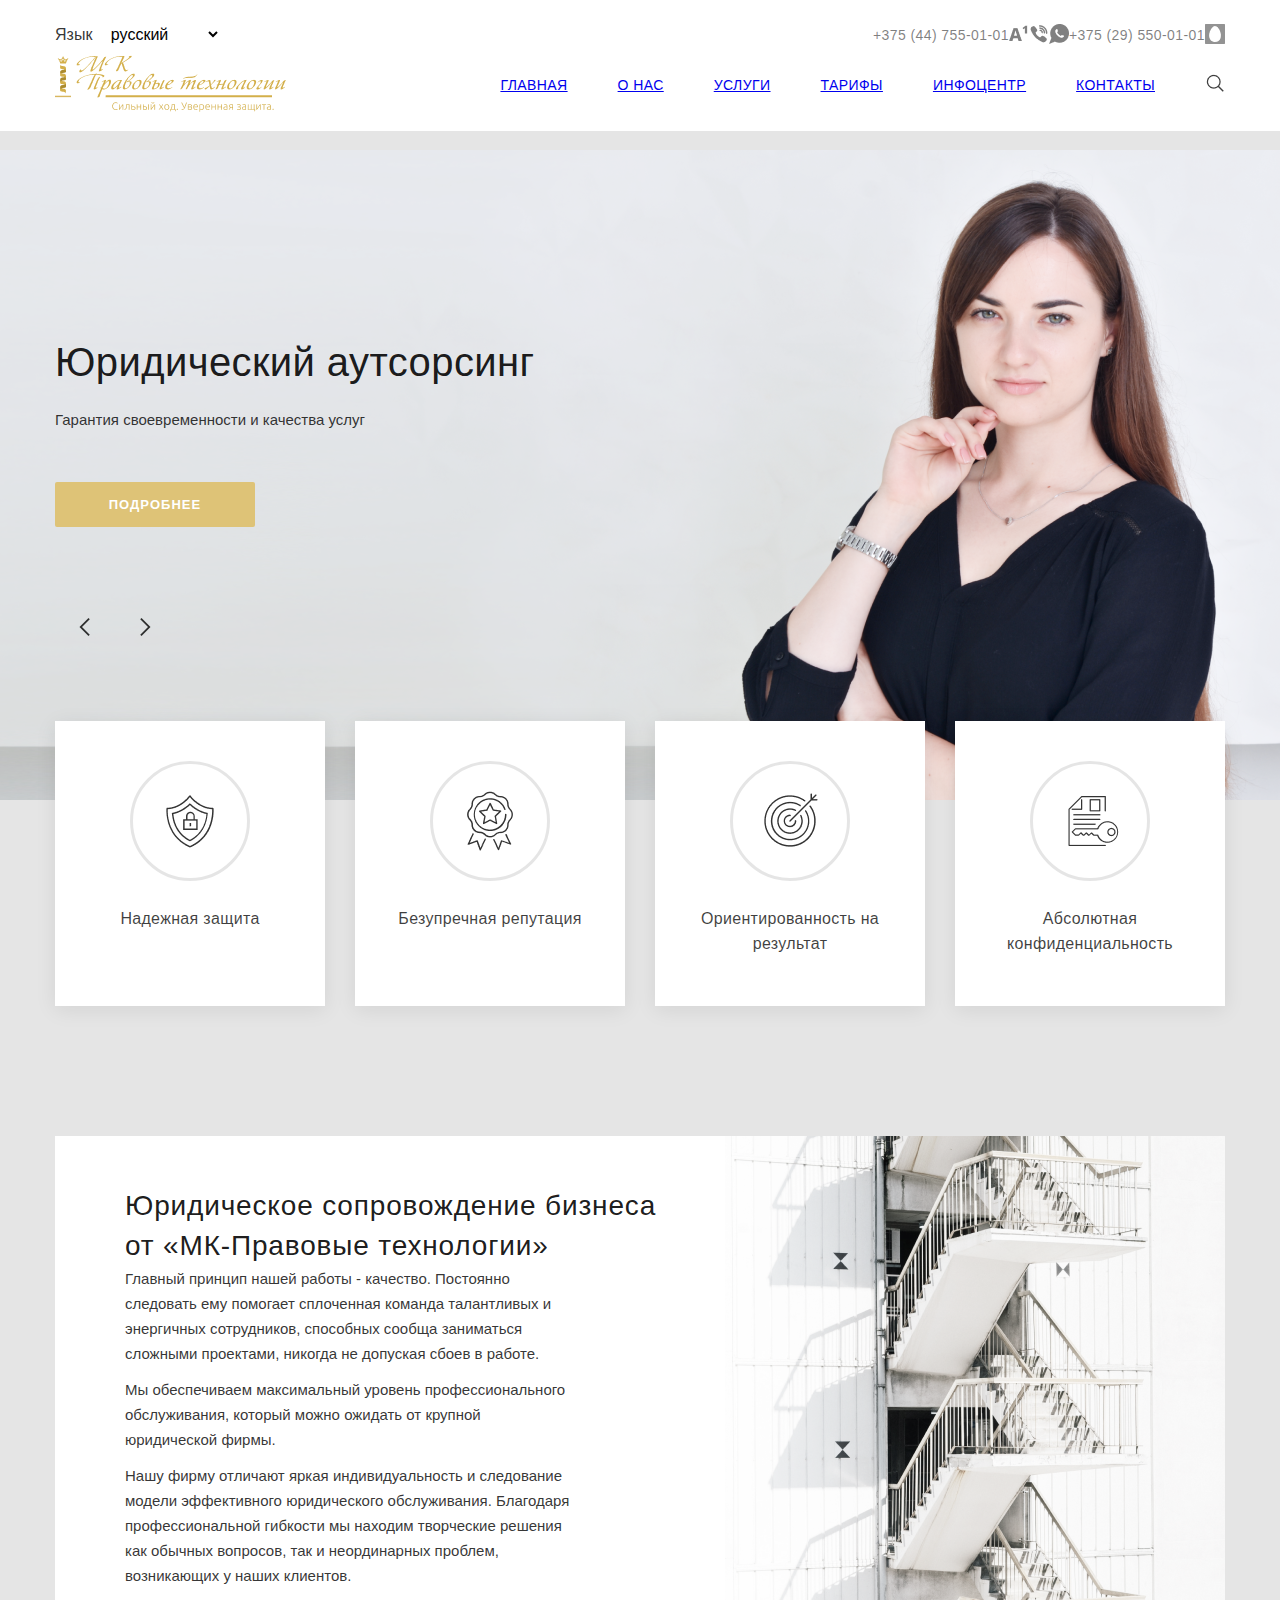
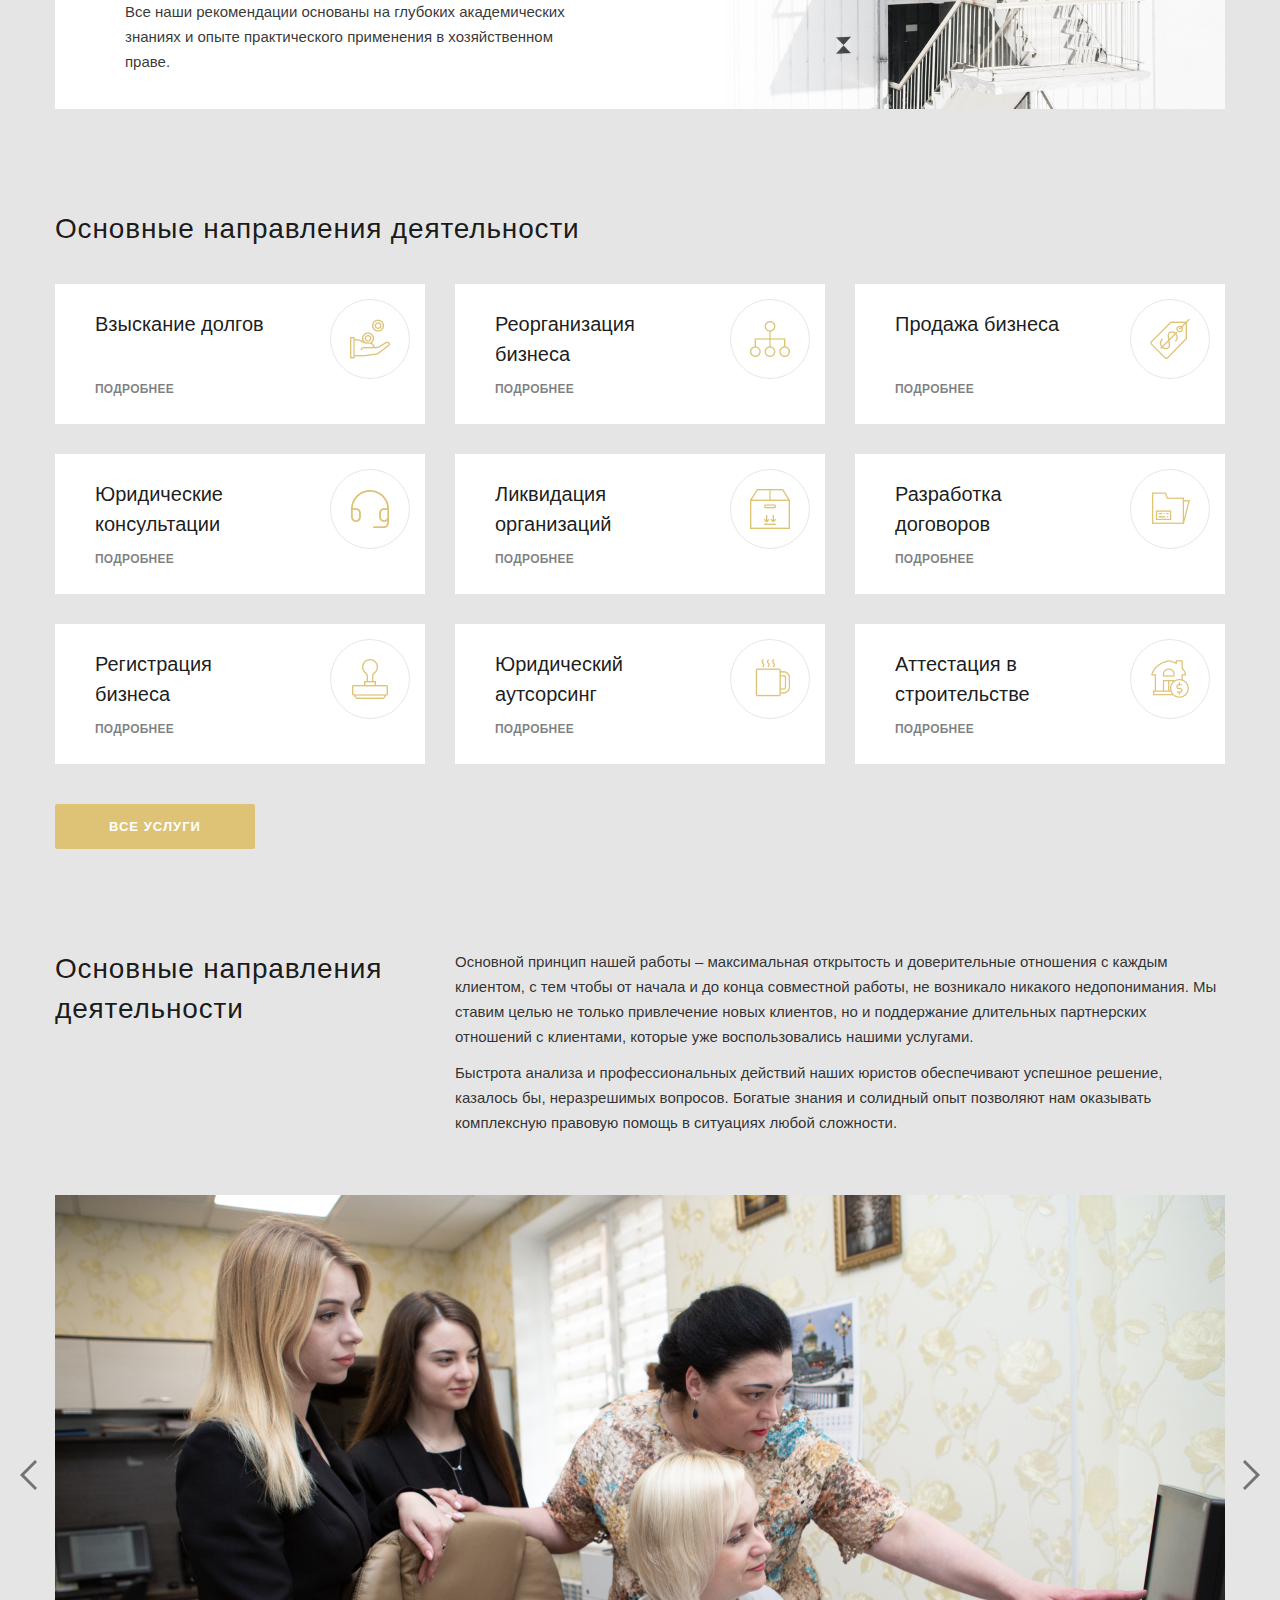
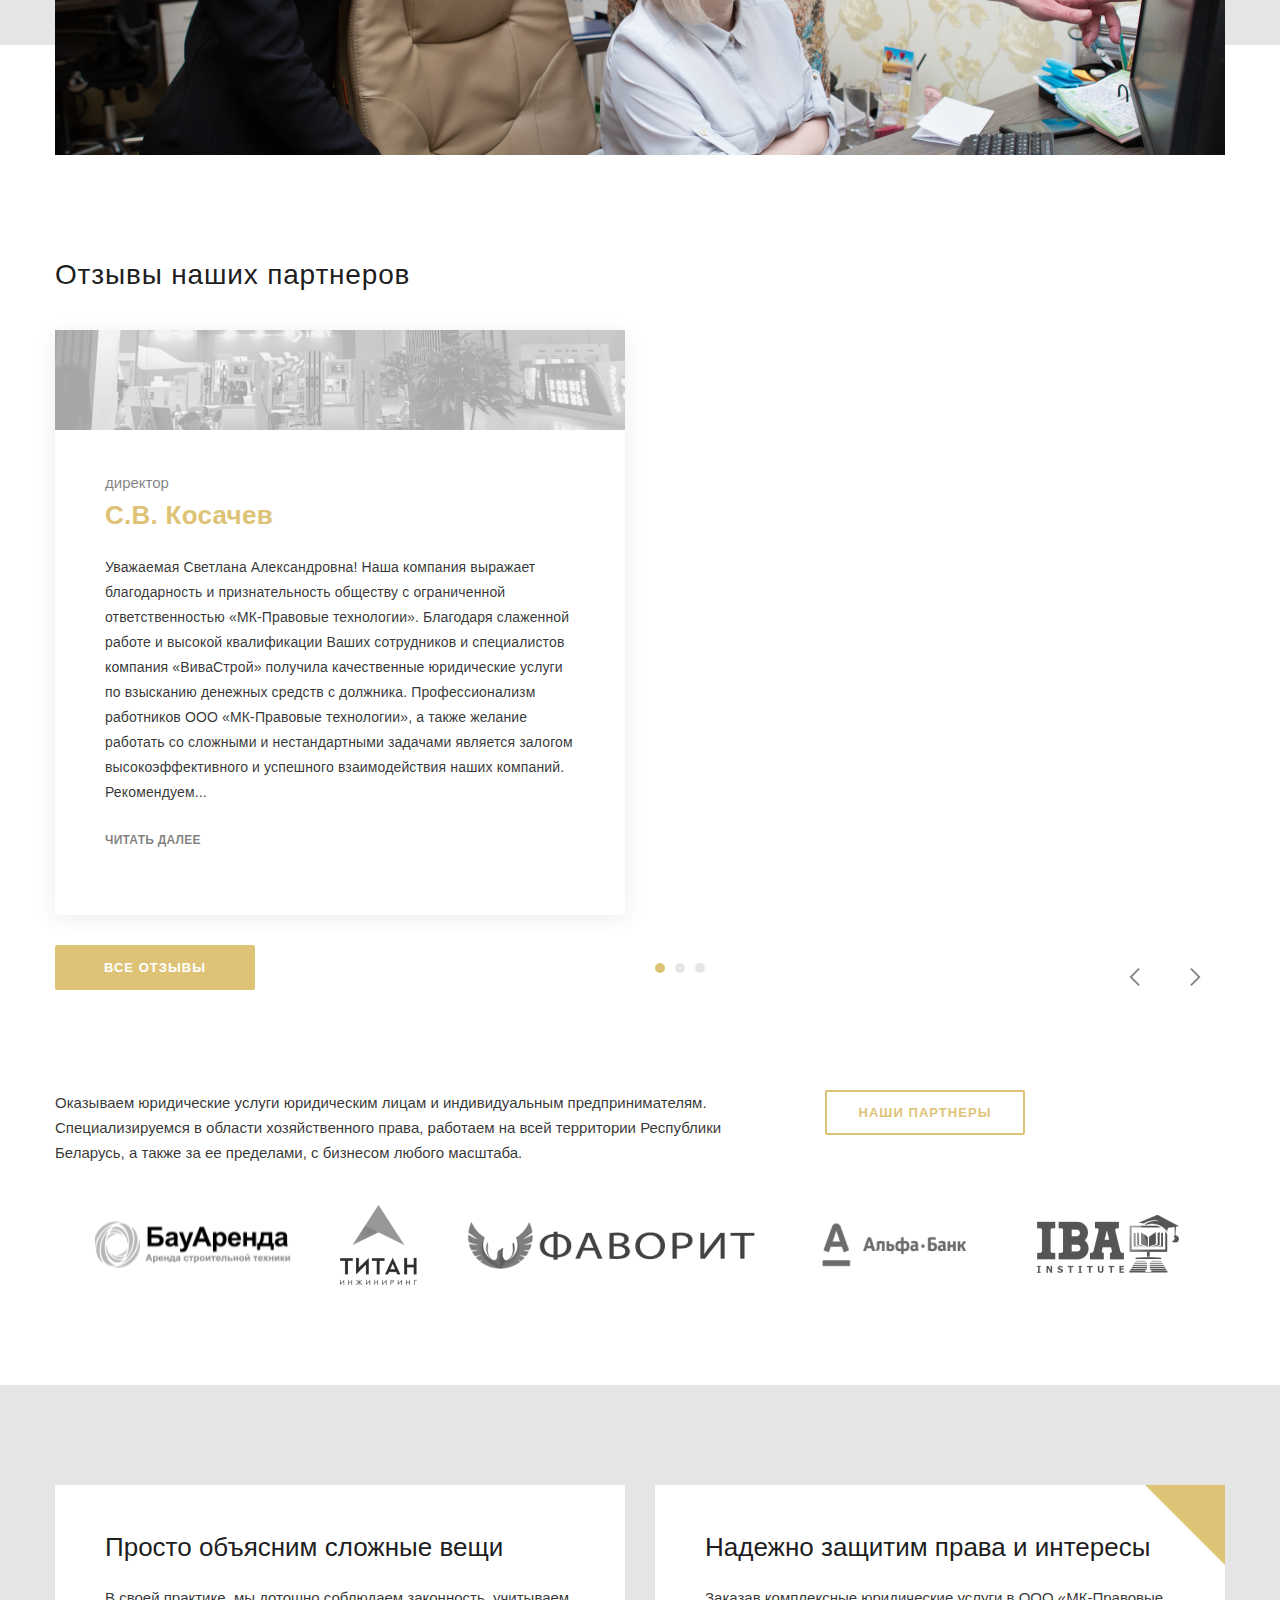
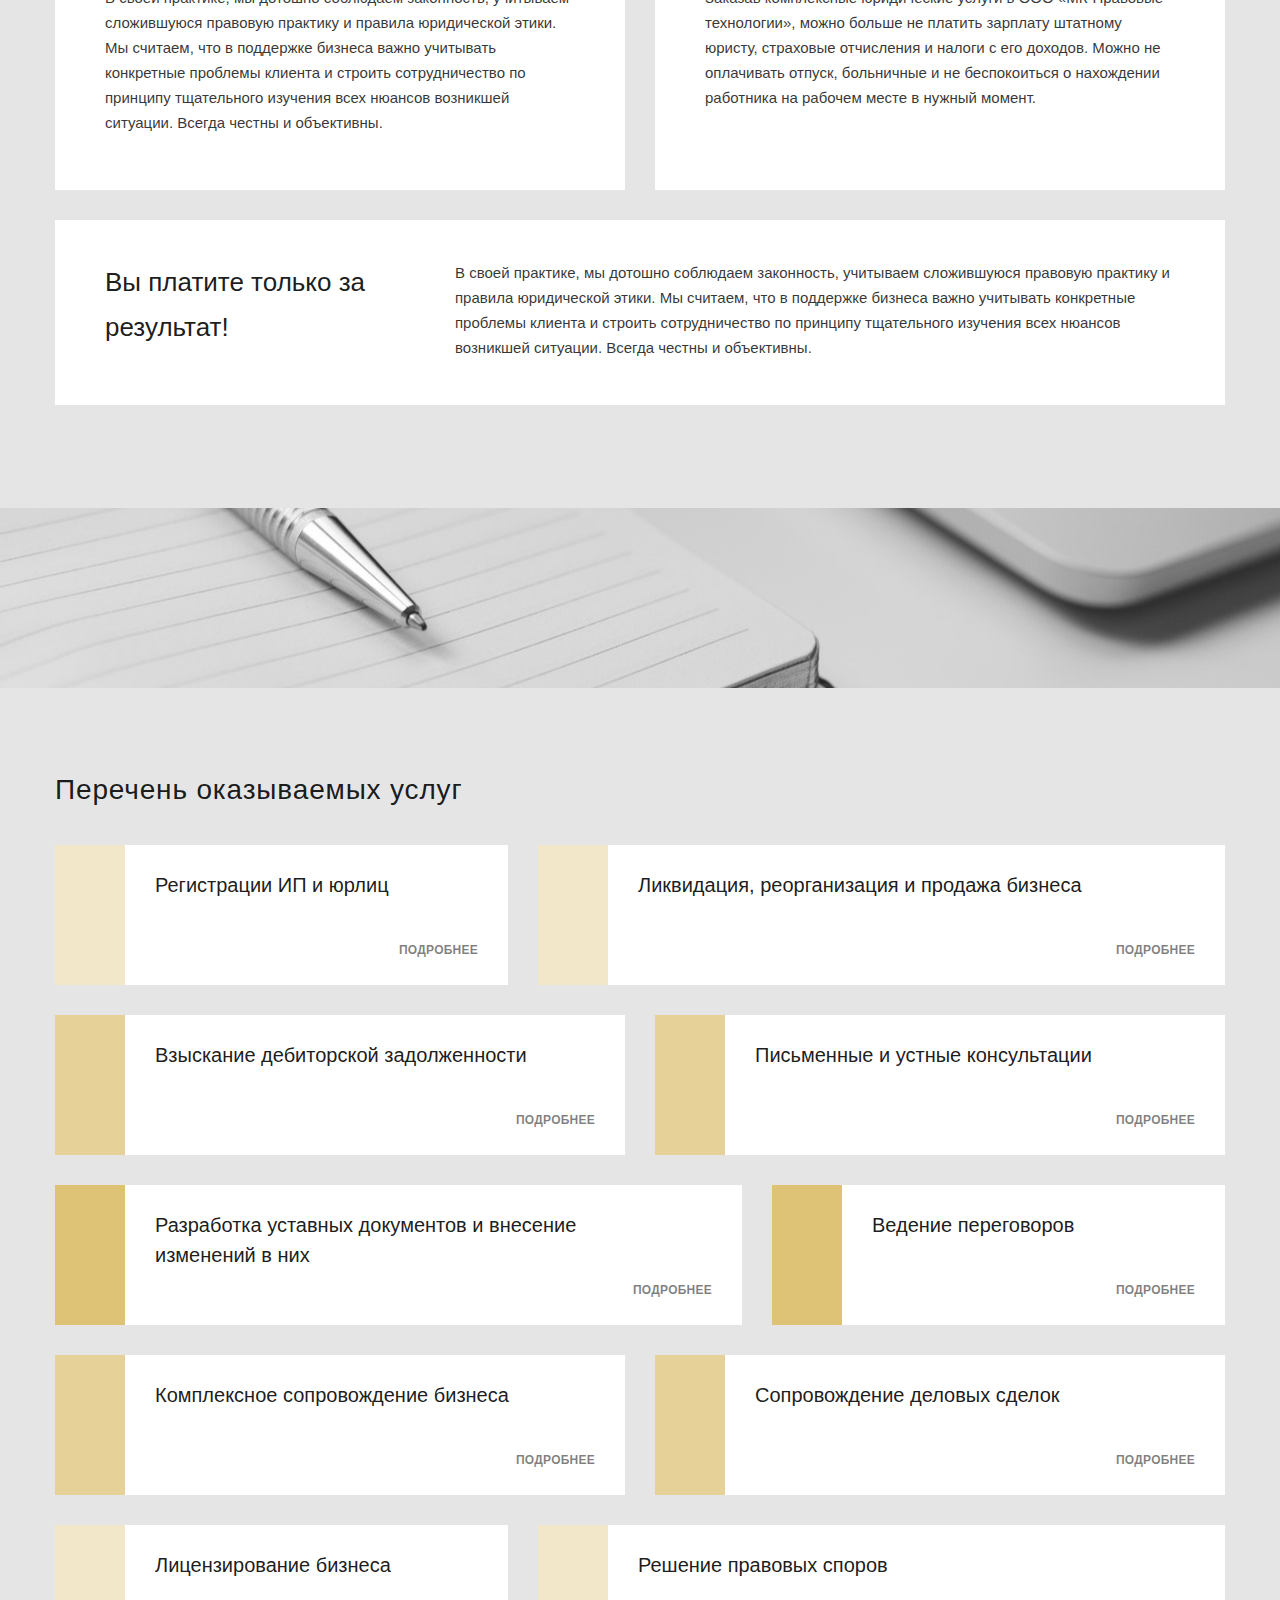
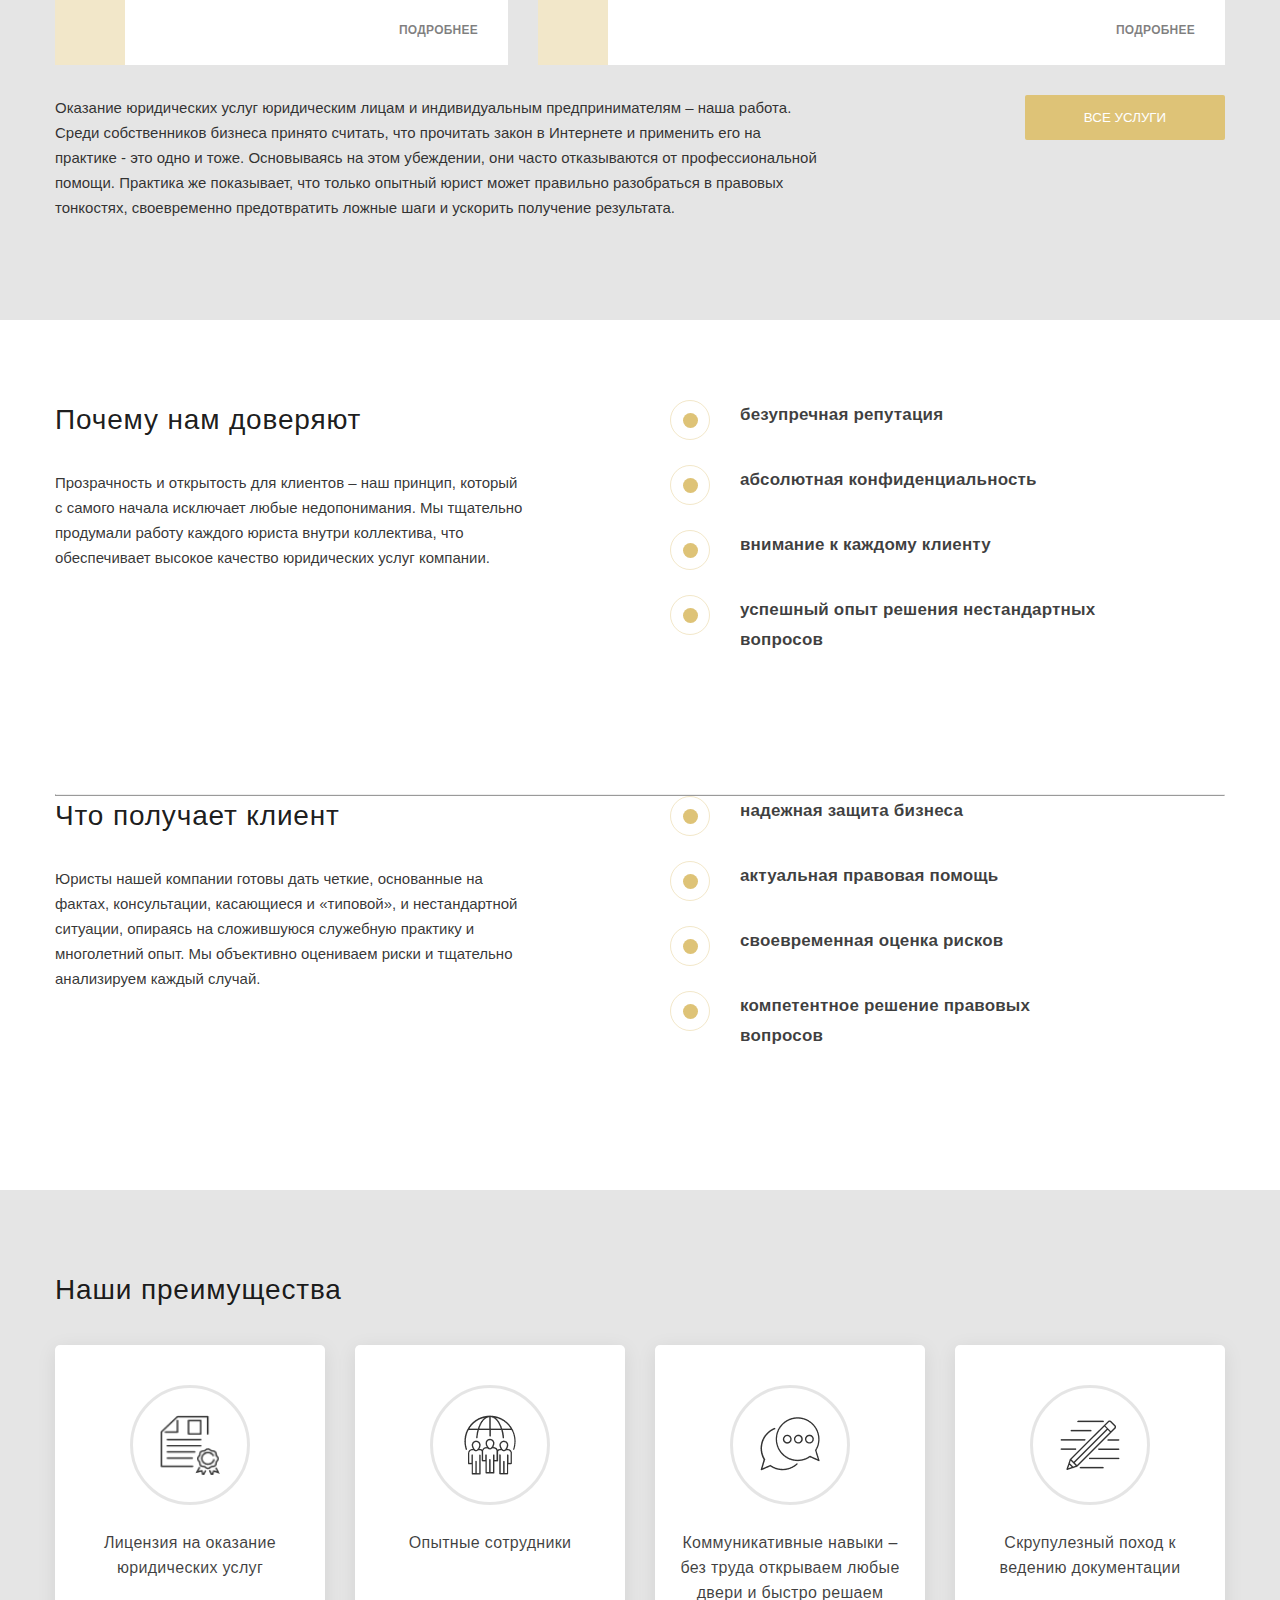
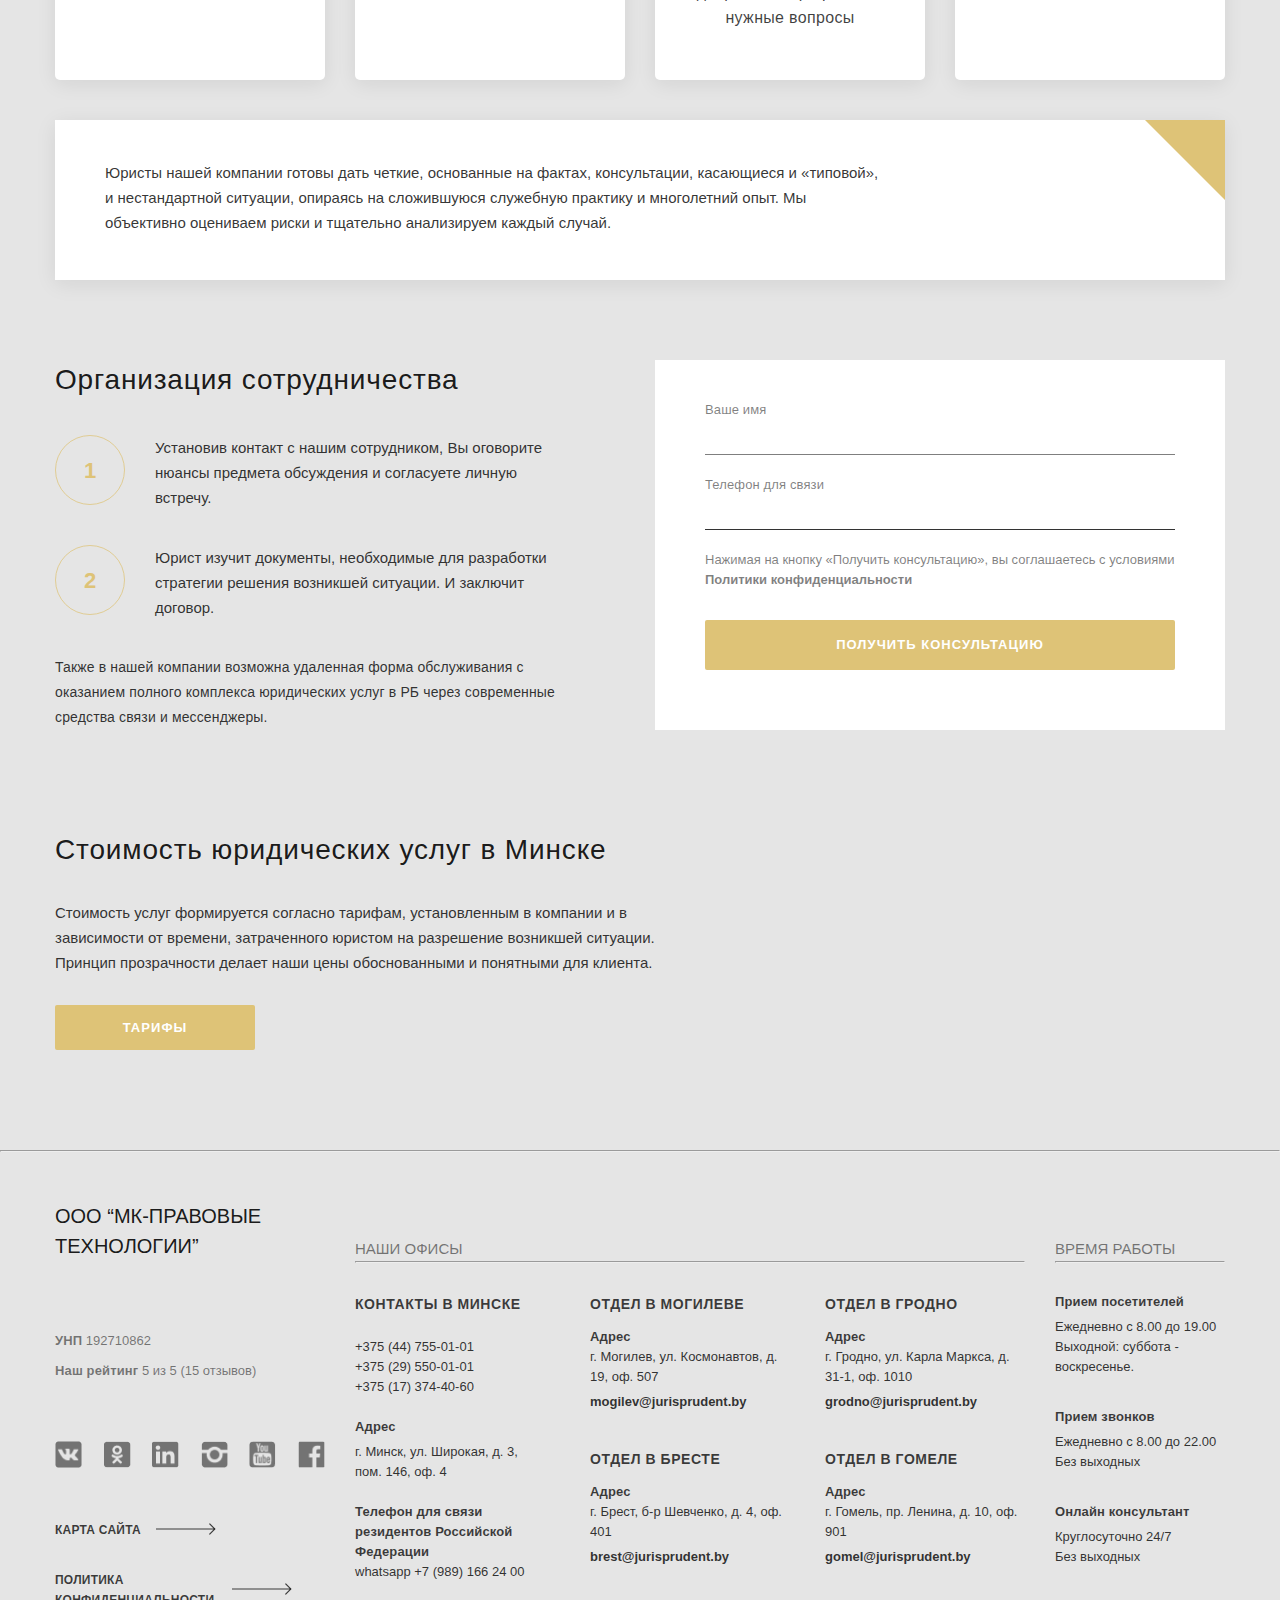
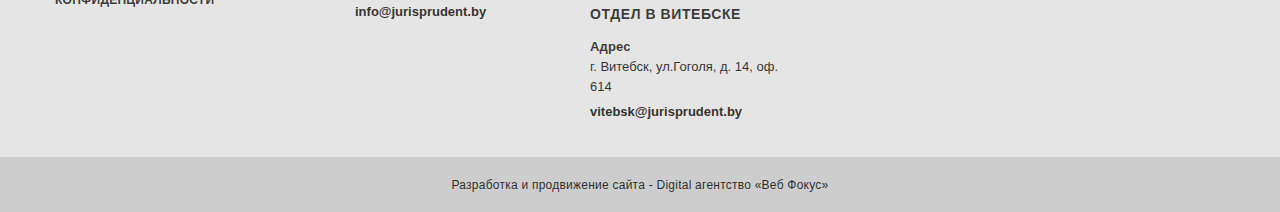
==== commit b5a9b362: "feat: add footer" ====
--- a/index.html
+++ b/index.html
@@ -627,15 +627,18 @@
                 <ul class="cooperation_list">
                     <li class="cooperation_item">
                         <div class="cooperation_marker">1</div>
-                        Установив контакт с нашим сотрудником, Вы оговорите нюансы предмета обсуждения и согласуете личную встречу.
+                        Установив контакт с нашим сотрудником, Вы оговорите нюансы предмета обсуждения и согласуете
+                        личную встречу.
                     </li>
                     <li class="cooperation_item">
                         <div class="cooperation_marker">2</div>
-                        Юрист изучит документы, необходимые для разработки стратегии решения возникшей ситуации. И заключит договор.
+                        Юрист изучит документы, необходимые для разработки стратегии решения возникшей ситуации. И
+                        заключит договор.
                     </li>
                 </ul>
                 <p class="cooperation_text">
-                    Также в нашей компании возможна удаленная форма обслуживания с оказанием полного комплекса юридических услуг в РБ через современные средства связи и мессенджеры.
+                    Также в нашей компании возможна удаленная форма обслуживания с оказанием полного комплекса
+                    юридических услуг в РБ через современные средства связи и мессенджеры.
                 </p>
             </div>
 
@@ -647,7 +650,8 @@
                 <input class="cooperation_form_phone" id="phone" type="tel" name="phone">
 
                 <p class="cooperation_form_warning">
-                    Нажимая на кнопку «Получить консультацию», вы соглашаетесь с условиями <a class="cooperation_form_link" href="#">Политики конфиденциальности</a>
+                    Нажимая на кнопку «Получить консультацию», вы соглашаетесь с условиями <a
+                        class="cooperation_form_link" href="#">Политики конфиденциальности</a>
                 </p>
 
                 <input class="cooperation_form_button" type="submit" value="Получить консультацию">
@@ -659,7 +663,9 @@
                 Стоимость юридических услуг в Минске
             </h2>
             <p class="cost_text">
-                Стоимость услуг формируется согласно тарифам, установленным в компании и в зависимости от времени, затраченного юристом на разрешение возникшей ситуации. Принцип прозрачности делает наши цены обоснованными и понятными для клиента.
+                Стоимость услуг формируется согласно тарифам, установленным в компании и в зависимости от времени,
+                затраченного юристом на разрешение возникшей ситуации. Принцип прозрачности делает наши цены
+                обоснованными и понятными для клиента.
             </p>
             <div class="cost_butt">
                 <button class="cost_button">Тарифы</button>
@@ -667,6 +673,231 @@
         </div> <!-- /cost -->
     </div> <!-- /container -->
 
+    <hr class="footer_line">
+
+    <div class="container">
+        <footer class="footer">
+            <div class="footer_links">
+                <h5 class="footer_links_head">ООО “МК-ПРАВОВЫЕ ТЕХНОЛОГИИ”</h5>
+                <p class="footer_links_unp">
+                    <span class="footer_links_unp_bold"><b>УНП</b></span>
+                    192710862
+                </p>
+                <p class="footer_links_rating">
+                    <span class="footer_links_rating_bold"><b>Наш рейтинг</b></span>
+                    5 из 5 (15 отзывов)
+                </p>
+                <div class="footer_links_social">
+                    <a class="footer_social_link" href="#">
+                        <img src="./assets/img/vk.png" alt="VK.com">
+                    </a>
+                    <a class="footer_social_link" href="#">
+                        <img src="./assets/img/odnokl.png" alt="OK.ru">
+                    </a>
+                    <a class="footer_social_link" href="#">
+                        <img src="./assets/img/in.png" alt="linkedin.com">
+                    </a>
+                    <a class="footer_social_link" href="#">
+                        <img src="./assets/img/instagr.png" alt="instagram.com">
+                    </a>
+                    <a class="footer_social_link" href="#">
+                        <img src="./assets/img/youtube.png" alt="youtube.com">
+                    </a>
+                    <a class="footer_social_link" href="#">
+                        <img src="./assets/img/facebook.png" alt="facebook.com">
+                    </a>
+                </div>
+                <a class="footer_links_map">
+                    <p class="footer_links_map_text">
+                        <b>Карта сайта</b>
+                    </p>
+                    <div class="footer_links_map_arrow">
+                        <img src="./assets/img/arrow.png" alt="arrow">
+                    </div>
+                </a>
+                <a class="footer_links_politics">
+                    <p class="footer_links_politics_text">
+                        <b>Политика конфиденциальности</b>
+                    </p>
+                    <div class="footer_links_politics_arrow">
+                        <img src="./assets/img/arrow.png" alt="arrow">
+                    </div>
+                </a>
+            </div>
+
+            <div class="footer_office">
+                <h5 class="footer_office_head">
+                    Наши офисы
+                </h5>
+                <hr class="footer_office_line">
+                <div class="footer_offices">
+                    <div class="footer_office_main">
+                        <p class="footer_office_main_contact">
+                            <b>Контакты в Минске</b>
+                        </p>
+                        <p class="footer_office_main_phone">
+                            +375 (44) 755-01-01
+                        </p>
+                        <p class="footer_office_main_phone">
+                            +375 (29) 550-01-01
+                        </p>
+                        <p class="footer_office_main_phone">
+                            +375 (17) 374-40-60
+                        </p>
+                        <p class="footer_office_address_name">
+                            <b>Адрес</b>
+                        </p>
+                        <p class="footer_office_address">
+                            г. Минск, ул. Широкая, д. 3, пом. 146, оф. 4
+                        </p>
+                        <p class="footer_office_phone_for_residents">
+                            <b>Телефон для связи резидентов Российской Федерации</b>
+                        </p>
+                        <p class="footer_office_phone_for_residents_number">
+                            whatsapp +7 (989) 166 24 00
+                        </p>
+                        <p class="footer_office_email">
+                            <b>info@jurisprudent.by</b>
+                        </p>
+                    </div>
+
+                    <div class="footer_office_secondary_column">
+                        <div class="footer_office_secondary_card">
+                            <h5 class="footer_office_secondary_name">
+                                <b>Отдел в Могилеве</b>
+                            </h5>
+                            <p class="footer_office_secondary_address_name">
+                                <b>Адрес</b>
+                            </p>
+                            <p class="footer_office_secondary_address">
+                                г. Могилев, ул. Космонавтов, д. 19, оф. 507
+                            </p>
+                            <p class="footer_office_secondary_email">
+                                <b>mogilev@jurisprudent.by</b>
+                            </p>
+                        </div>
+
+                        <div class="footer_office_secondary_card">
+                            <h5 class="footer_office_secondary_name">
+                                <b>Отдел в Бресте</b>
+                            </h5>
+                            <p class="footer_office_secondary_address_name">
+                                <b>Адрес</b>
+                            </p>
+                            <p class="footer_office_secondary_address">
+                                г. Брест, б-р Шевченко, д. 4, оф. 401
+                            </p>
+                            <p class="footer_office_secondary_email">
+                                <b>brest@jurisprudent.by</b>
+                            </p>
+                        </div>
+
+                        <div class="footer_office_secondary_card">
+                            <h5 class="footer_office_secondary_name">
+                                <b>Отдел в Витебске</b>
+                            </h5>
+                            <p class="footer_office_secondary_address_name">
+                                <b>Адрес</b>
+                            </p>
+                            <p class="footer_office_secondary_address">
+                                г. Витебск, ул.Гоголя, д. 14, оф. 614
+                            </p>
+                            <p class="footer_office_secondary_email">
+                                <b>vitebsk@jurisprudent.by</b>
+                            </p>
+                        </div>
+                    </div>
+
+                    <div class="footer_office_secondary_column">
+                        <div class="footer_office_secondary_card">
+                            <h5 class="footer_office_secondary_name">
+                                <b>Отдел в Гродно</b>
+                            </h5>
+                            <p class="footer_office_secondary_address_name">
+                                <b>Адрес</b>
+                            </p>
+                            <p class="footer_office_secondary_address">
+                                г. Гродно, ул. Карла Маркса, д. 31-1, оф. 1010
+                            </p>
+                            <p class="footer_office_secondary_email">
+                                <b>grodno@jurisprudent.by</b>
+                            </p>
+                        </div>
+
+                        <div class="footer_office_secondary_card">
+                            <h5 class="footer_office_secondary_name">
+                                <b>Отдел в Гомеле</b>
+                            </h5>
+                            <p class="footer_office_secondary_address_name">
+                                <b>Адрес</b>
+                            </p>
+                            <p class="footer_office_secondary_address">
+                                г. Гомель, пр. Ленина, д. 10, оф. 901
+                            </p>
+                            <p class="footer_office_secondary_email">
+                                <b>gomel@jurisprudent.by</b>
+                            </p>
+                        </div>
+                    </div>
+                </div>
+            </div>
+
+            <div class="footer_time">
+                <h5 class="footer_time_head">
+                    Время работы
+                </h5>
+                <hr class="footer_time_line">
+
+                <div class="footer_time_card">
+                    <p class="footer_time_heading">
+                        <b>Прием посетителей</b>
+                    </p>
+                    <p class="footer_time_text">
+                        Ежедневно с 8.00 до 19.00
+                    </p>
+                    <p class="footer_time_text">
+                        Выходной: суббота - воскресенье.
+                    </p>
+                </div>
+
+
+                <div class="footer_time_card">
+                    <p class="footer_time_heading">
+                        <b>Прием звонков</b>
+                    </p>
+                    <p class="footer_time_text">
+                        Ежедневно с 8.00 до 22.00
+                    </p>
+                    <p class="footer_time_text">
+                        Без выходных
+                    </p>
+                </div>
+
+
+                <div class="footer_time_card">
+                    <p class="footer_time_heading">
+                        <b>Онлайн консультант</b>
+                    </p>
+                    <p class="footer_time_text">
+                        Круглосуточно 24/7
+                    </p>
+                    <p class="footer_time_text">
+                        Без выходных
+                    </p>
+                </div>
+
+            </div>
+        </footer> <!-- /footer -->
+    </div> <!-- /container -->
+
+    <div class="banner">
+        <h5 class="banner_text">
+            Разработка и продвижение сайта - Digital агентство «Веб Фокус»
+        </h5>
+    </div>
+
+
+
 </body>
 
 </html>--- a/styles/style.css
+++ b/styles/style.css
@@ -1625,4 +1625,489 @@
   text-transform: uppercase;
   background-color: #DEC377;
 }
+
+.footer_line {
+  width: 100%;
+  height: 1px;
+  margin-bottom: 49px;
+  background-color: rgba(0, 0, 0, 0.1);
+}
+
+.footer {
+  display: -webkit-box;
+  display: -ms-flexbox;
+  display: flex;
+  -webkit-box-orient: horizontal;
+  -webkit-box-direction: normal;
+      -ms-flex-direction: row;
+          flex-direction: row;
+  width: 100%;
+  -webkit-box-align: start;
+      -ms-flex-align: start;
+          align-items: flex-start;
+  -webkit-box-pack: justify;
+      -ms-flex-pack: justify;
+          justify-content: space-between;
+}
+
+.footer_links {
+  display: -webkit-box;
+  display: -ms-flexbox;
+  display: flex;
+  width: 270px;
+  margin-right: 30px;
+  -webkit-box-orient: vertical;
+  -webkit-box-direction: normal;
+      -ms-flex-direction: column;
+          flex-direction: column;
+  -webkit-box-align: start;
+      -ms-flex-align: start;
+          align-items: flex-start;
+}
+
+.footer_links_head {
+  margin-bottom: 70px;
+  font-family: "Commissioner_Regular", sans-serif;
+  font-size: 20px;
+  font-style: normal;
+  font-weight: 400;
+  line-height: 30px;
+  letter-spacing: 0em;
+  text-align: left;
+  color: rgba(0, 0, 0, 0.9);
+}
+
+.footer_links_unp_bold {
+  font-family: "Commissioner_Medium", sans-serif;
+  font-size: 13px;
+  font-style: normal;
+  font-weight: 500;
+  line-height: 20px;
+  letter-spacing: 0.01em;
+  text-align: left;
+  color: rgba(0, 0, 0, 0.5);
+  text-transform: uppercase;
+}
+
+.footer_links_unp {
+  margin-bottom: 10px;
+  font-family: "Lato_Light", sans-serif;
+  font-size: 13px;
+  font-style: normal;
+  font-weight: 300;
+  line-height: 20px;
+  letter-spacing: 0em;
+  text-align: left;
+  color: rgba(0, 0, 0, 0.5);
+}
+
+.footer_links_rating_bold {
+  font-family: "Commissioner_Medium", sans-serif;
+  font-size: 13px;
+  font-style: normal;
+  font-weight: 500;
+  line-height: 20px;
+  letter-spacing: 0.01em;
+  text-align: left;
+  color: rgba(0, 0, 0, 0.5);
+}
+
+.footer_links_rating {
+  margin-bottom: 60px;
+  font-family: "Lato_Light", sans-serif;
+  font-size: 13px;
+  font-style: normal;
+  font-weight: 300;
+  line-height: 20px;
+  letter-spacing: 0em;
+  text-align: left;
+  color: rgba(0, 0, 0, 0.5);
+}
+
+.footer_links_social {
+  display: -webkit-box;
+  display: -ms-flexbox;
+  display: flex;
+  -webkit-box-orient: horizontal;
+  -webkit-box-direction: normal;
+      -ms-flex-direction: row;
+          flex-direction: row;
+  width: 100%;
+  -webkit-box-align: center;
+      -ms-flex-align: center;
+          align-items: center;
+  -webkit-box-pack: justify;
+      -ms-flex-pack: justify;
+          justify-content: space-between;
+  margin-bottom: 50px;
+}
+
+.footer_social_link img {
+  width: 27px;
+  height: 27px;
+}
+
+.footer_links_map {
+  display: -webkit-box;
+  display: -ms-flexbox;
+  display: flex;
+  -webkit-box-orient: horizontal;
+  -webkit-box-direction: normal;
+      -ms-flex-direction: row;
+          flex-direction: row;
+  -webkit-box-align: center;
+      -ms-flex-align: center;
+          align-items: center;
+  -webkit-box-pack: start;
+      -ms-flex-pack: start;
+          justify-content: flex-start;
+  margin-bottom: 30px;
+}
+
+.footer_links_map_text {
+  margin-right: 15px;
+  font-family: "Lato_Regular", sans-serif;
+  font-size: 12px;
+  font-style: normal;
+  font-weight: 600;
+  line-height: 20px;
+  letter-spacing: 0.02em;
+  text-align: left;
+  color: rgba(0, 0, 0, 0.75);
+  text-transform: uppercase;
+  text-decoration: none;
+}
+
+.footer_links_map_arrow {
+  margin-left: 0;
+}
+
+.footer_links_politics {
+  display: -webkit-box;
+  display: -ms-flexbox;
+  display: flex;
+  -webkit-box-orient: horizontal;
+  -webkit-box-direction: normal;
+      -ms-flex-direction: row;
+          flex-direction: row;
+  -webkit-box-align: center;
+      -ms-flex-align: center;
+          align-items: center;
+  -webkit-box-pack: start;
+      -ms-flex-pack: start;
+          justify-content: flex-start;
+}
+
+.footer_links_politics_text {
+  width: 162px;
+  margin-right: 15px;
+  font-family: "Lato_Regular", sans-serif;
+  font-size: 12px;
+  font-style: normal;
+  font-weight: 600;
+  line-height: 20px;
+  letter-spacing: 0.02em;
+  text-align: left;
+  color: rgba(0, 0, 0, 0.75);
+  text-transform: uppercase;
+  text-decoration: none;
+}
+
+.footer_links_politics_arrow {
+  margin-left: 0;
+}
+
+.footer_office {
+  display: -webkit-box;
+  display: -ms-flexbox;
+  display: flex;
+  padding-top: 35px;
+  -webkit-box-orient: vertical;
+  -webkit-box-direction: normal;
+      -ms-flex-direction: column;
+          flex-direction: column;
+}
+
+.footer_office_head {
+  font-family: "Lato_Regular", sans-serif;
+  font-size: 15px;
+  font-style: normal;
+  font-weight: 400;
+  line-height: 25px;
+  letter-spacing: 0em;
+  text-align: left;
+  color: rgba(0, 0, 0, 0.5);
+  text-transform: uppercase;
+}
+
+.footer_office_line {
+  width: 100%;
+  height: 1px;
+  margin-bottom: 29px;
+  background-color: rgba(0, 0, 0, 0.1);
+  color: rgba(0, 0, 0, 0.1);
+}
+
+.footer_offices {
+  display: -webkit-box;
+  display: -ms-flexbox;
+  display: flex;
+  -webkit-box-orient: horizontal;
+  -webkit-box-direction: normal;
+      -ms-flex-direction: row;
+          flex-direction: row;
+  width: 670px;
+  -webkit-box-align: start;
+      -ms-flex-align: start;
+          align-items: flex-start;
+  -webkit-box-pack: justify;
+      -ms-flex-pack: justify;
+          justify-content: space-between;
+}
+
+.footer_office_main {
+  display: -webkit-box;
+  display: -ms-flexbox;
+  display: flex;
+  -webkit-box-orient: vertical;
+  -webkit-box-direction: normal;
+      -ms-flex-direction: column;
+          flex-direction: column;
+  width: 200px;
+}
+
+.footer_office_main_contact {
+  margin-bottom: 20px;
+  font-family: "Commissioner_Regular", sans-serif;
+  font-size: 14px;
+  font-style: normal;
+  font-weight: 400;
+  line-height: 25px;
+  letter-spacing: 0.04em;
+  text-align: left;
+  color: rgba(0, 0, 0, 0.75);
+  text-transform: uppercase;
+}
+
+.footer_office_main_phone {
+  font-family: "Lato_Light", sans-serif;
+  font-size: 13px;
+  font-style: normal;
+  font-weight: 300;
+  line-height: 20px;
+  letter-spacing: 0em;
+  text-align: left;
+  color: rgba(0, 0, 0, 0.8);
+}
+
+.footer_office_address_name {
+  margin-top: 20px;
+  margin-bottom: 5px;
+  font-family: "Commissioner_Medium", sans-serif;
+  font-size: 13px;
+  font-style: normal;
+  font-weight: 500;
+  line-height: 20px;
+  letter-spacing: 0.01em;
+  text-align: left;
+  color: rgba(0, 0, 0, 0.75);
+}
+
+.footer_office_address {
+  width: 190px;
+  margin-bottom: 20px;
+  font-family: "Lato_Light", sans-serif;
+  font-size: 13px;
+  font-style: normal;
+  font-weight: 300;
+  line-height: 20px;
+  letter-spacing: 0em;
+  text-align: left;
+  color: rgba(0, 0, 0, 0.8);
+}
+
+.footer_office_phone_for_residents {
+  font-family: "Commissioner_Medium", sans-serif;
+  font-size: 13px;
+  font-style: normal;
+  font-weight: 500;
+  line-height: 20px;
+  letter-spacing: 0.01em;
+  text-align: left;
+  color: rgba(0, 0, 0, 0.75);
+}
+
+.footer_office_phone_for_residents_number {
+  margin-bottom: 20px;
+  font-family: "Lato_Light", sans-serif;
+  font-size: 13px;
+  font-style: normal;
+  font-weight: 300;
+  line-height: 20px;
+  letter-spacing: 0em;
+  text-align: left;
+  color: rgba(0, 0, 0, 0.8);
+}
+
+.footer_office_email {
+  font-family: "Commissioner_Regular", sans-serif;
+  font-size: 13px;
+  font-style: normal;
+  font-weight: 400;
+  line-height: 20px;
+  letter-spacing: 0em;
+  text-align: left;
+  color: rgba(0, 0, 0, 0.8);
+}
+
+.footer_office_secondary_column {
+  display: -webkit-box;
+  display: -ms-flexbox;
+  display: flex;
+  width: 200px;
+  -webkit-box-orient: vertical;
+  -webkit-box-direction: normal;
+      -ms-flex-direction: column;
+          flex-direction: column;
+}
+
+.footer_office_secondary_card {
+  display: -webkit-box;
+  display: -ms-flexbox;
+  display: flex;
+  margin-bottom: 35px;
+  -webkit-box-orient: vertical;
+  -webkit-box-direction: normal;
+      -ms-flex-direction: column;
+          flex-direction: column;
+}
+
+.footer_office_secondary_name {
+  margin-bottom: 10px;
+  font-family: "Commissioner_Regular", sans-serif;
+  font-size: 14px;
+  font-style: normal;
+  font-weight: 400;
+  line-height: 25px;
+  letter-spacing: 0.04em;
+  text-align: left;
+  color: rgba(0, 0, 0, 0.75);
+  text-transform: uppercase;
+}
+
+.footer_office_secondary_address_name {
+  font-family: "Commissioner_Medium", sans-serif;
+  font-size: 13px;
+  font-style: normal;
+  font-weight: 500;
+  line-height: 20px;
+  letter-spacing: 0.01em;
+  text-align: left;
+  color: rgba(0, 0, 0, 0.75);
+}
+
+.footer_office_secondary_address {
+  margin-bottom: 5px;
+  font-family: "Lato_Light", sans-serif;
+  font-size: 13px;
+  font-style: normal;
+  font-weight: 300;
+  line-height: 20px;
+  letter-spacing: 0em;
+  text-align: left;
+  color: rgba(0, 0, 0, 0.8);
+}
+
+.footer_office_secondary_email {
+  font-family: "Lato_Regular", sans-serif;
+  font-size: 13px;
+  font-style: normal;
+  font-weight: 400;
+  line-height: 20px;
+  letter-spacing: 0em;
+  text-align: left;
+  color: rgba(0, 0, 0, 0.8);
+}
+
+.footer_time {
+  display: -webkit-box;
+  display: -ms-flexbox;
+  display: flex;
+  width: 170px;
+  margin-left: 30px;
+  padding-top: 35px;
+  -webkit-box-orient: vertical;
+  -webkit-box-direction: normal;
+      -ms-flex-direction: column;
+          flex-direction: column;
+}
+
+.footer_time_head {
+  font-family: "Lato_Regular", sans-serif;
+  font-size: 15px;
+  font-style: normal;
+  font-weight: 400;
+  line-height: 25px;
+  letter-spacing: 0em;
+  text-align: left;
+  color: rgba(0, 0, 0, 0.5);
+  text-transform: uppercase;
+}
+
+.footer_time_line {
+  margin-bottom: 29px;
+}
+
+.footer_time_card {
+  margin-bottom: 30px;
+}
+
+.footer_time_heading {
+  margin-bottom: 5px;
+  font-family: "Commissioner_Medium", sans-serif;
+  font-size: 13px;
+  font-style: normal;
+  font-weight: 500;
+  line-height: 20px;
+  letter-spacing: 0.01em;
+  text-align: left;
+  color: rgba(0, 0, 0, 0.75);
+}
+
+.footer_time_text {
+  font-family: "Lato_Light", sans-serif;
+  font-size: 13px;
+  font-style: normal;
+  font-weight: 300;
+  line-height: 20px;
+  letter-spacing: 0em;
+  text-align: left;
+  color: rgba(0, 0, 0, 0.8);
+}
+
+.banner {
+  display: -webkit-box;
+  display: -ms-flexbox;
+  display: flex;
+  width: 100%;
+  height: 55px;
+  -webkit-box-align: center;
+      -ms-flex-align: center;
+          align-items: center;
+  -webkit-box-pack: center;
+      -ms-flex-pack: center;
+          justify-content: center;
+  background-color: rgba(0, 0, 0, 0.1);
+}
+
+.banner_text {
+  font-family: "Lato_Light", sans-serif;
+  font-size: 12px;
+  font-style: normal;
+  font-weight: 300;
+  line-height: 20px;
+  letter-spacing: 0.02em;
+  text-align: left;
+  color: rgba(0, 0, 0, 0.8);
+}
 /*# sourceMappingURL=style.css.map */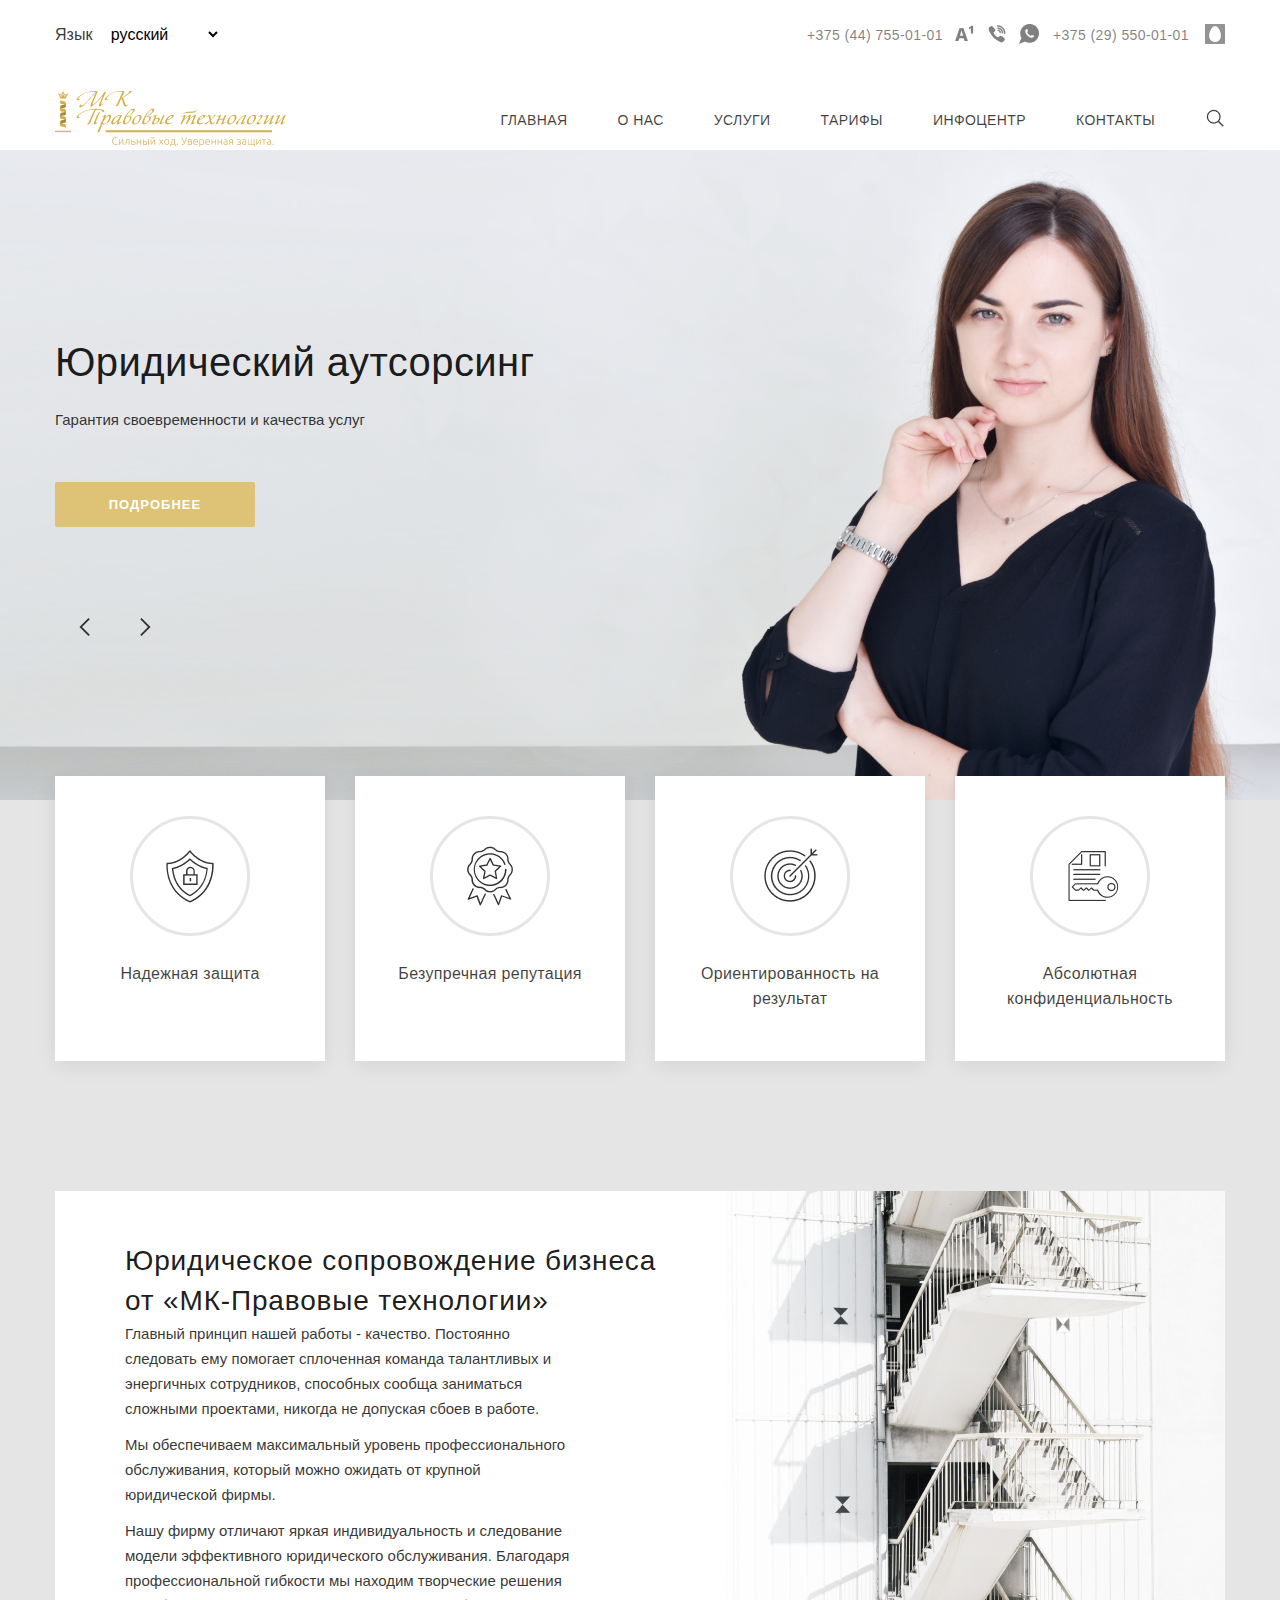
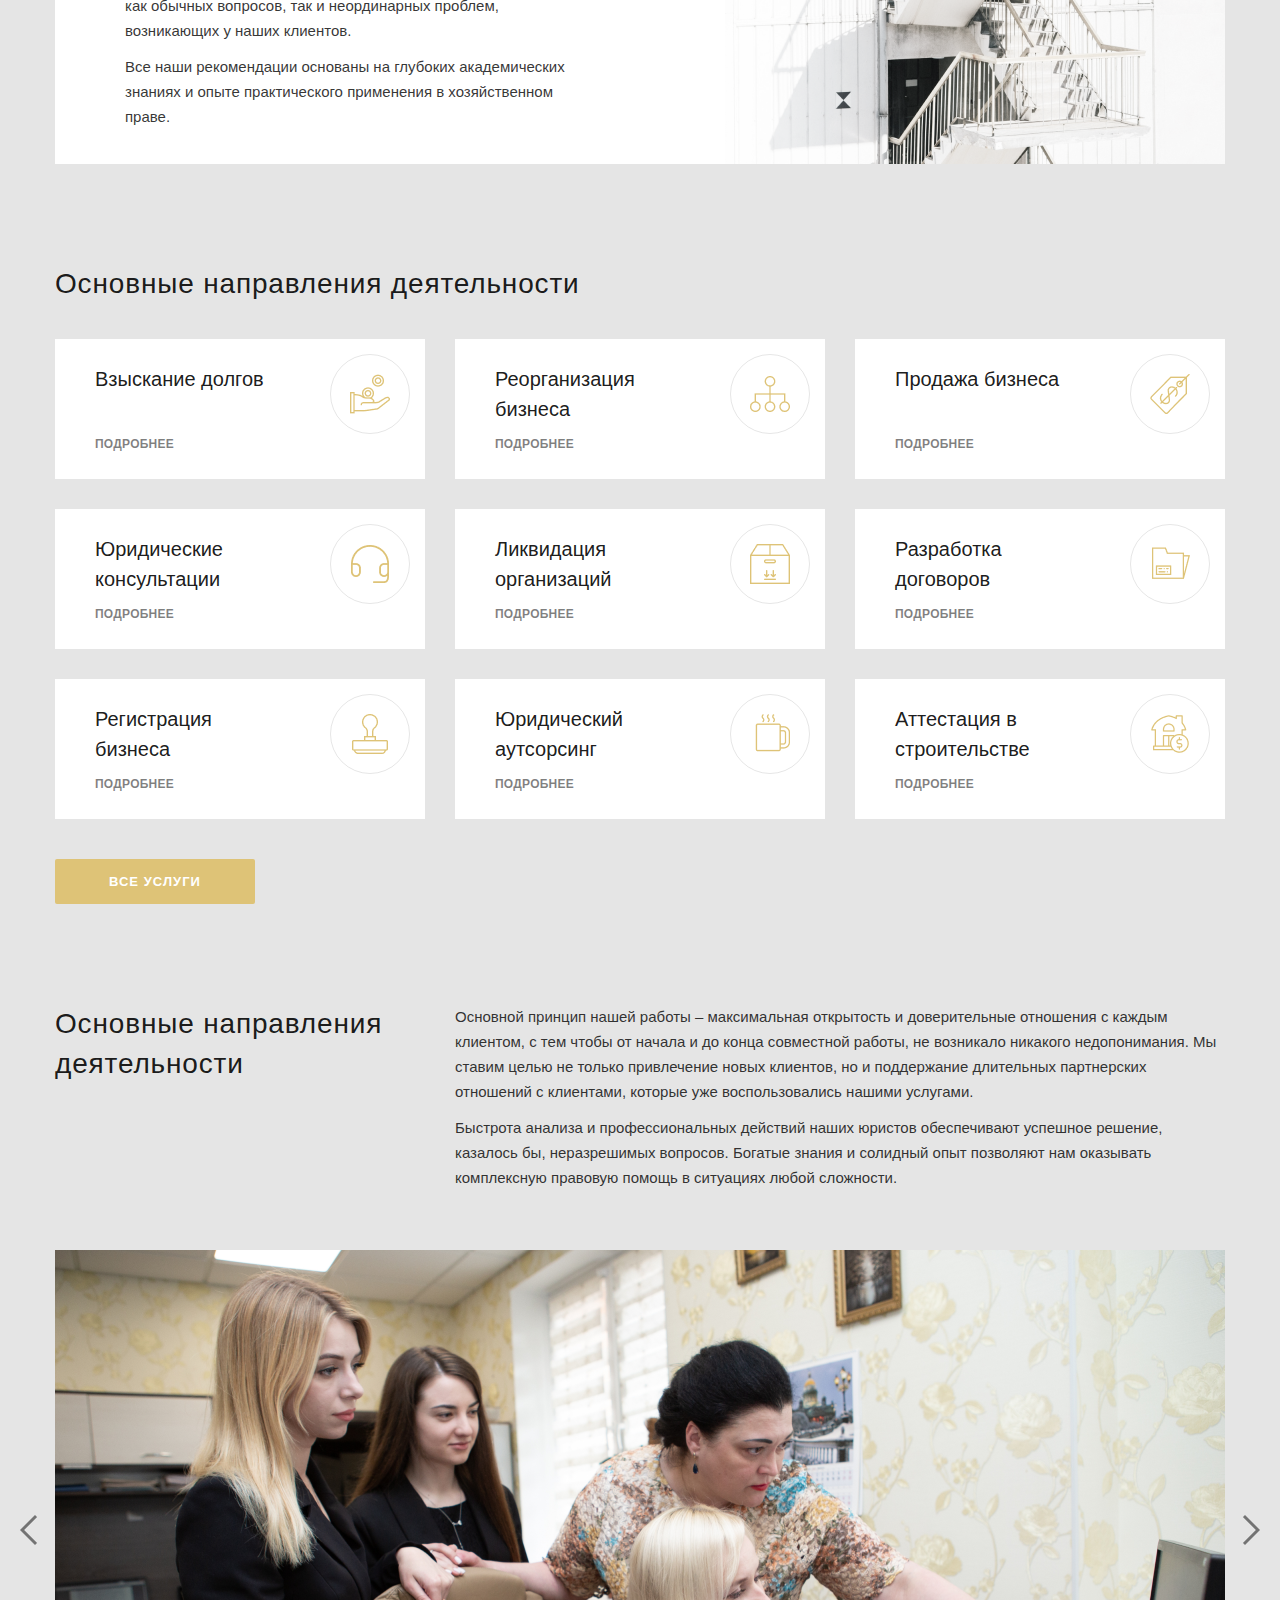
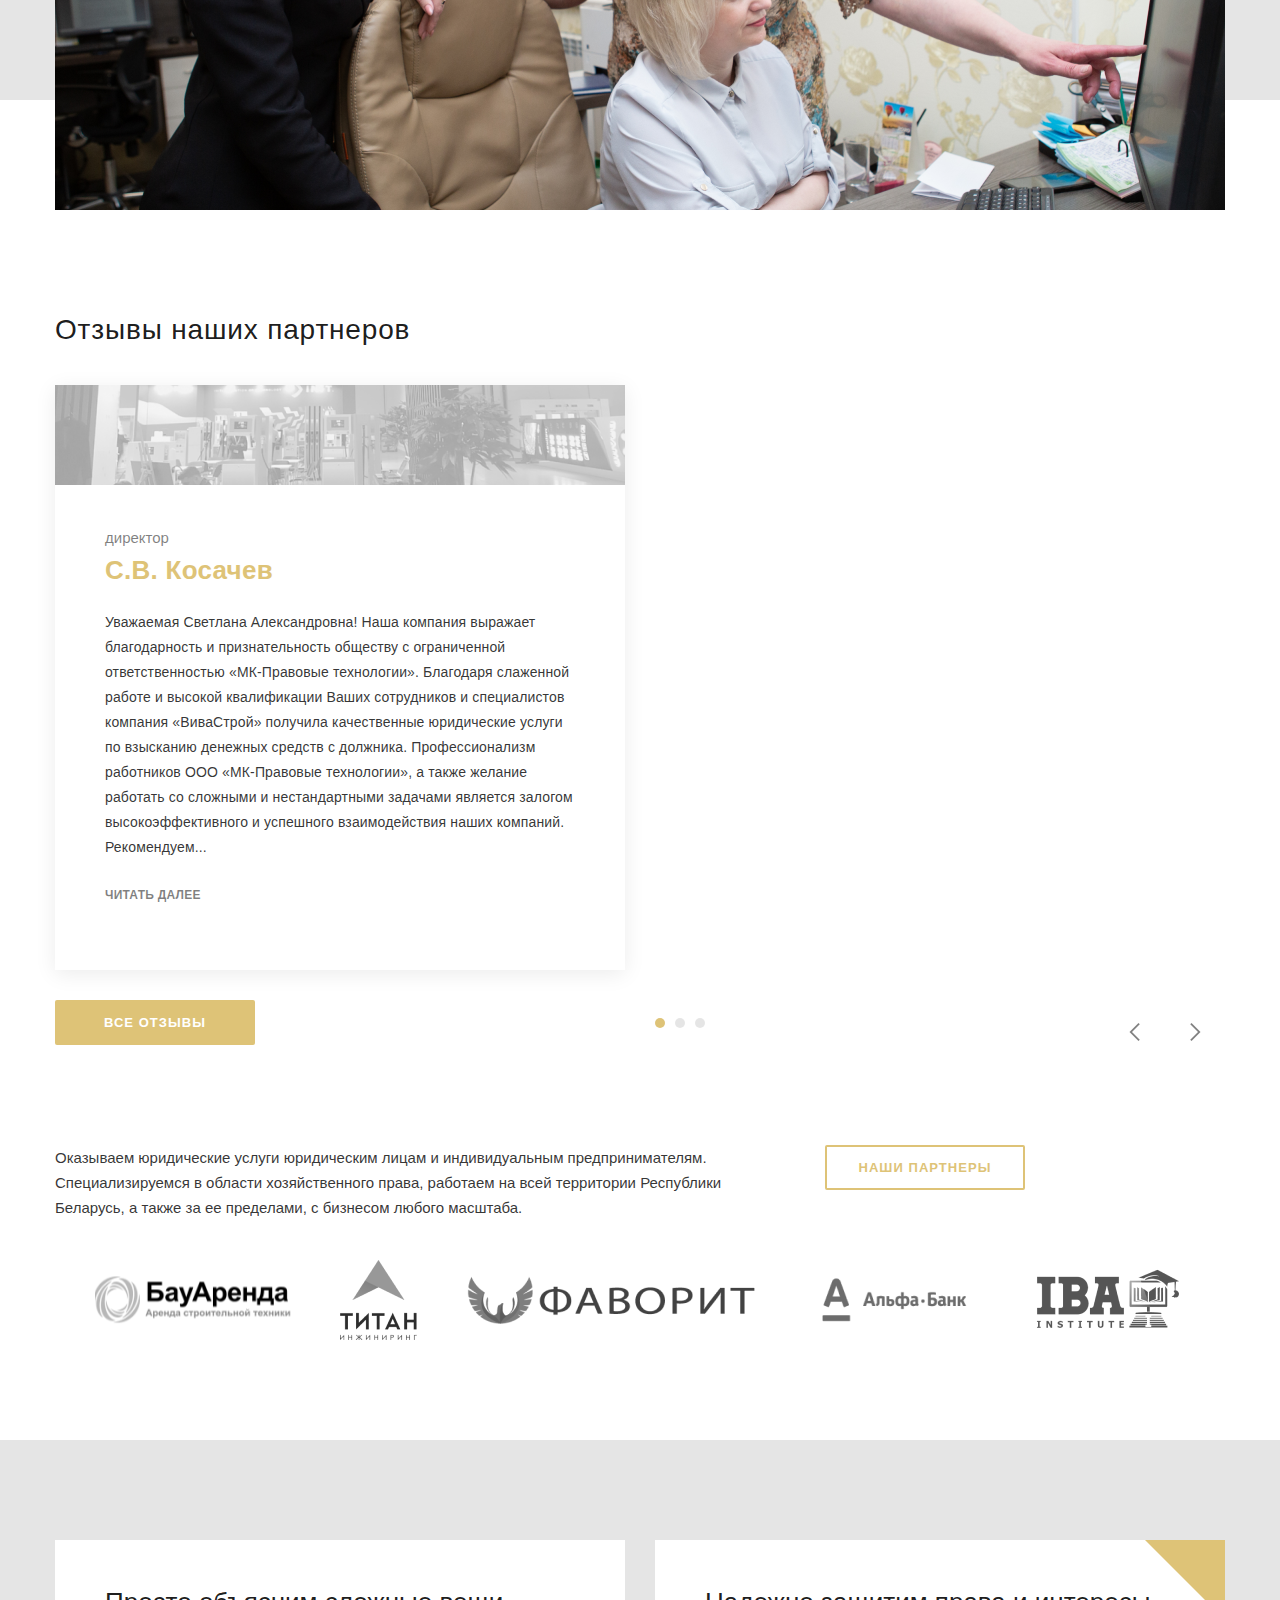
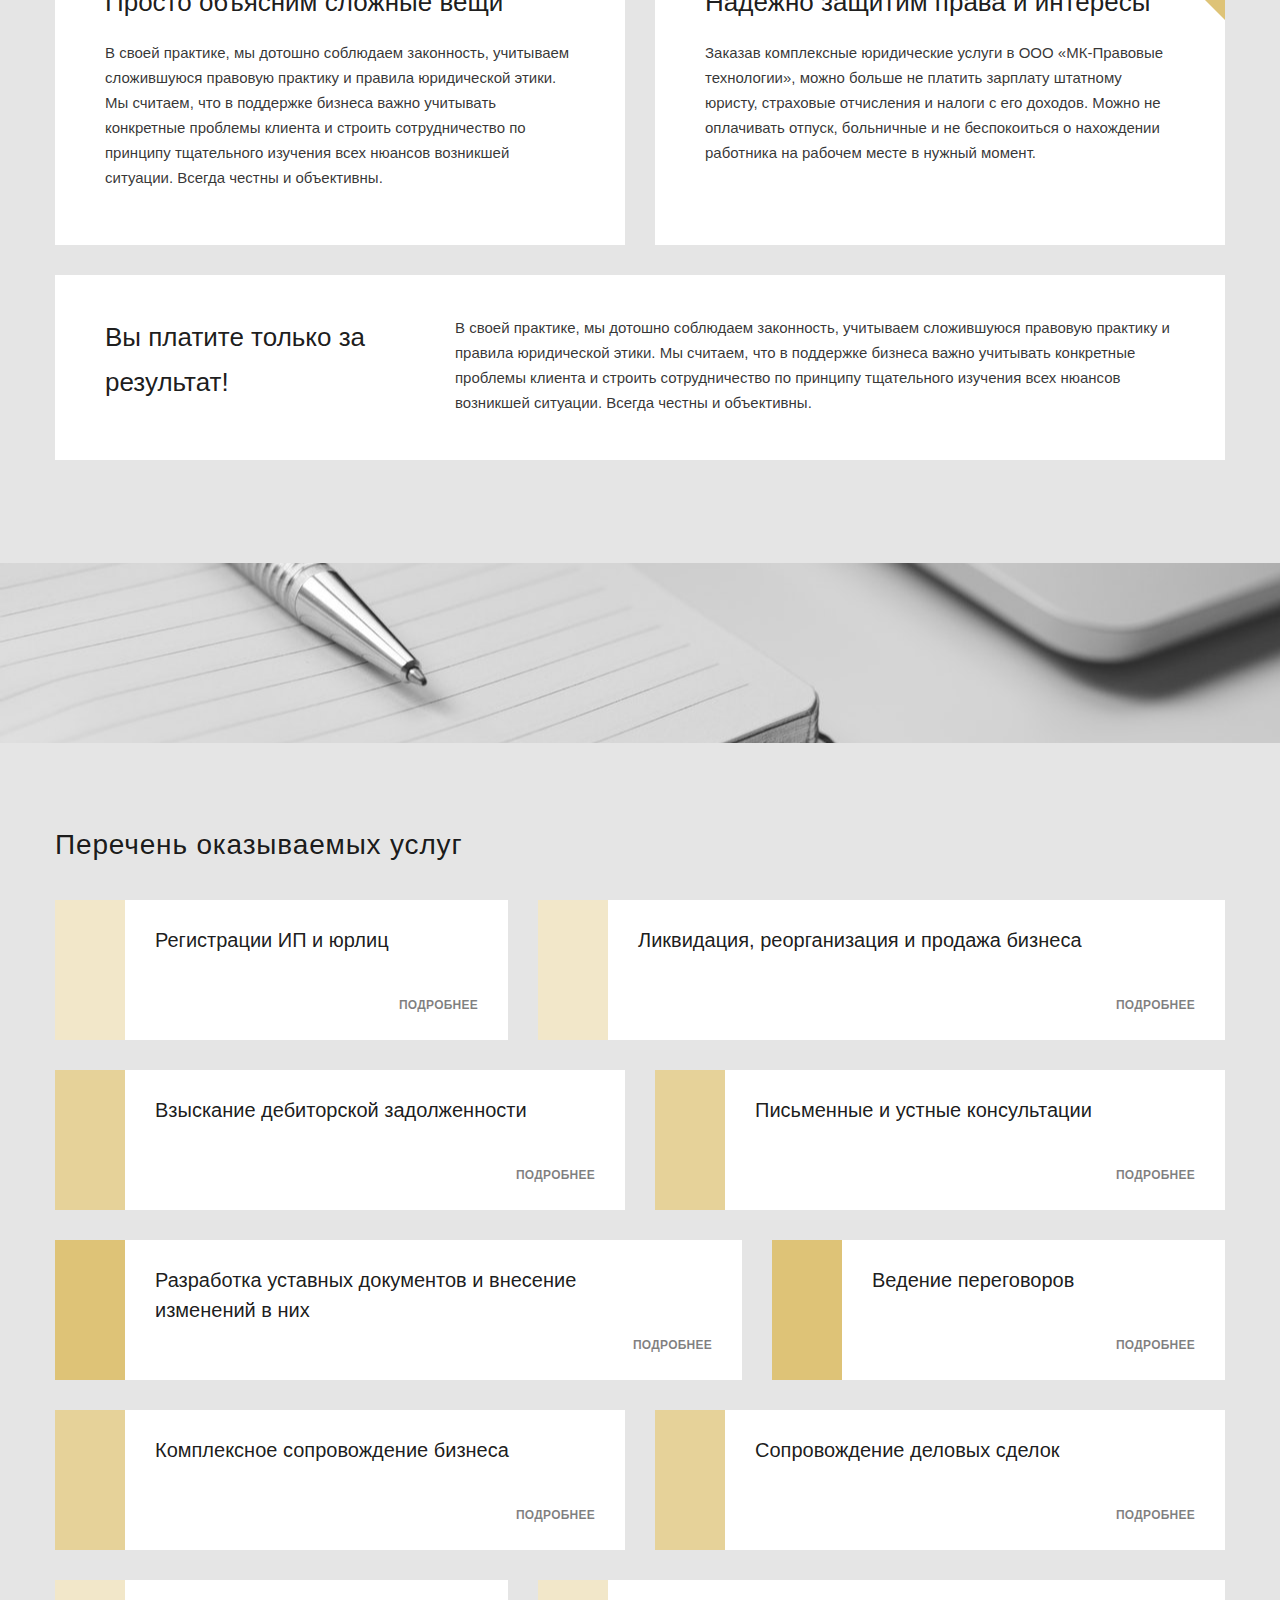
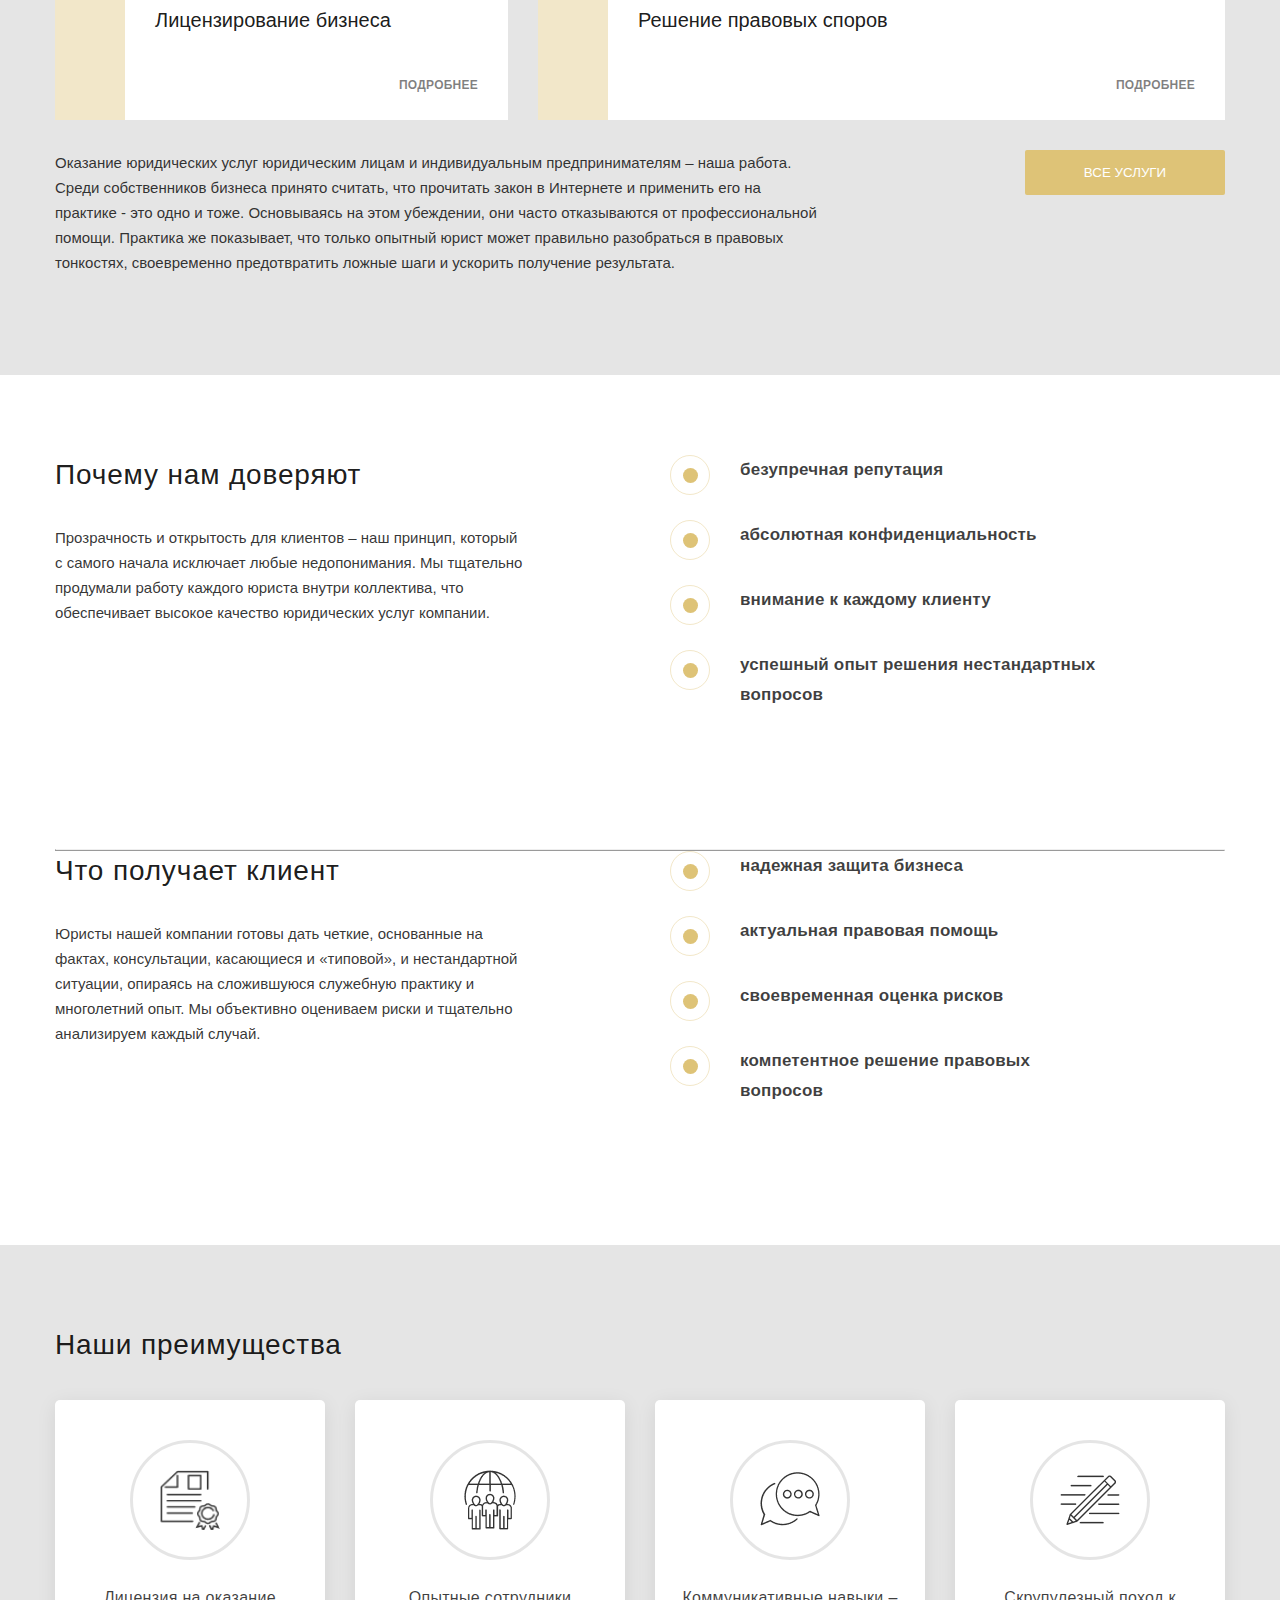
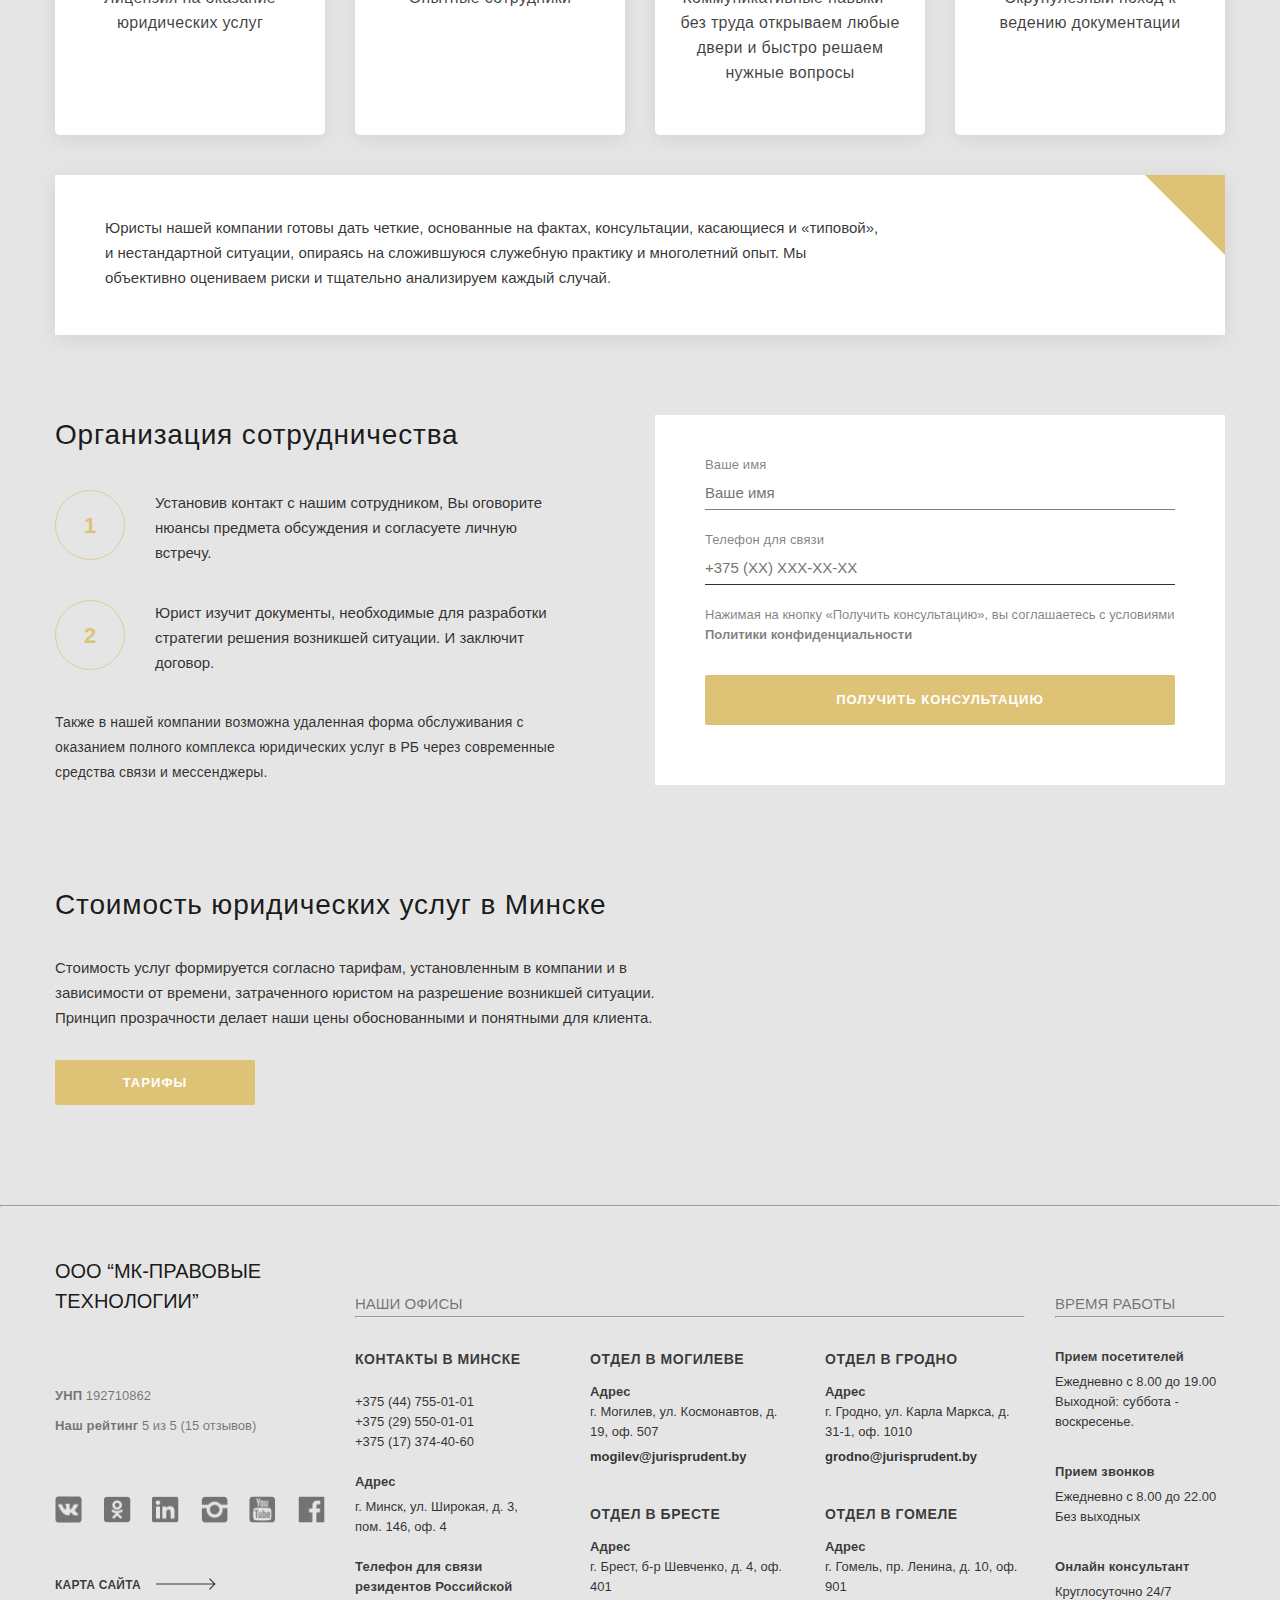
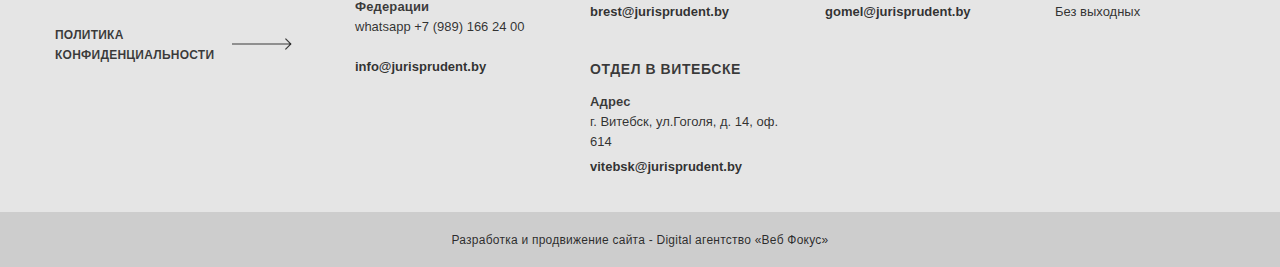
==== commit c1187359: "feat: add form" ====
--- a/index.html
+++ b/index.html
@@ -644,10 +644,10 @@
 
             <form class="cooperation_form" action="">
                 <label class="cooperation_form_name_label" for="name">Ваше имя</label>
-                <input class="cooperation_form_name" id="name" type="text" name="name">
+                <input class="cooperation_form_name" id="name" type="text" name="name" placeholder="Ваше имя">
 
                 <label class="cooperation_form_phone_label" for="phone">Телефон для связи</label>
-                <input class="cooperation_form_phone" id="phone" type="tel" name="phone">
+                <input class="cooperation_form_phone" id="phone" type="tel" name="phone" placeholder="+375 (XX) XXX-XX-XX">
 
                 <p class="cooperation_form_warning">
                     Нажимая на кнопку «Получить консультацию», вы соглашаетесь с условиями <a
--- a/styles/style.css
+++ b/styles/style.css
@@ -27,6 +27,15 @@
   cursor: pointer;
 }
 
+a {
+  text-decoration: none;
+  cursor: pointer;
+}
+
+li {
+  list-style: none;
+}
+
 .container {
   position: relative;
   max-width: 1170px;
@@ -57,6 +66,14 @@
   -webkit-box-pack: justify;
       -ms-flex-pack: justify;
           justify-content: space-between;
+}
+
+.header_links {
+  margin-bottom: 35px;
+}
+
+.header_menu {
+  margin-bottom: 20px;
 }
 
 .header_links_language {
@@ -94,6 +111,41 @@
           align-items: center;
 }
 
+.first_phone {
+  width: 232px;
+  display: -webkit-box;
+  display: -ms-flexbox;
+  display: flex;
+  -webkit-box-orient: horizontal;
+  -webkit-box-direction: normal;
+      -ms-flex-direction: row;
+          flex-direction: row;
+  -webkit-box-align: center;
+      -ms-flex-align: center;
+          align-items: center;
+  -webkit-box-pack: justify;
+      -ms-flex-pack: justify;
+          justify-content: space-between;
+  margin-right: 14px;
+}
+
+.second_phone {
+  display: -webkit-box;
+  display: -ms-flexbox;
+  display: flex;
+  -webkit-box-orient: horizontal;
+  -webkit-box-direction: normal;
+      -ms-flex-direction: row;
+          flex-direction: row;
+  width: 172px;
+  -webkit-box-align: center;
+      -ms-flex-align: center;
+          align-items: center;
+  -webkit-box-pack: justify;
+      -ms-flex-pack: justify;
+          justify-content: space-between;
+}
+
 .phone_links_number {
   font-family: "Commissioner_Regular", sans-serif;
   font-size: 14px;
@@ -128,6 +180,11 @@
   text-transform: uppercase;
   color: rgba(0, 0, 0, 0.75);
   cursor: pointer;
+}
+
+.header_menu_item a {
+  color: rgba(0, 0, 0, 0.75);
+  text-decoration: none;
 }
 
 .main_slider {
@@ -1206,7 +1263,8 @@
 .confidence_line {
   width: 100%;
   height: 1px;
-  background: rgba(0, 0, 0, 0.1);
+  size: 1px;
+  color: rgba(0, 0, 0, 0.1);
   -webkit-transform: matrix(1, 0, 0, -1, 0, 0);
           transform: matrix(1, 0, 0, -1, 0, 0);
 }
@@ -1630,7 +1688,8 @@
   width: 100%;
   height: 1px;
   margin-bottom: 49px;
-  background-color: rgba(0, 0, 0, 0.1);
+  size: 1px;
+  color: rgba(0, 0, 0, 0.1);
 }
 
 .footer {
@@ -1844,7 +1903,7 @@
   width: 100%;
   height: 1px;
   margin-bottom: 29px;
-  background-color: rgba(0, 0, 0, 0.1);
+  size: 1px;
   color: rgba(0, 0, 0, 0.1);
 }
 
@@ -2056,6 +2115,7 @@
 
 .footer_time_line {
   margin-bottom: 29px;
+  size: 1px;
 }
 
 .footer_time_card {
@@ -2110,4 +2170,1028 @@
   text-align: left;
   color: rgba(0, 0, 0, 0.8);
 }
+
+.main {
+  position: relative;
+  width: 100%;
+  height: 335px;
+  padding-top: 35px;
+  background: -webkit-gradient(linear, left bottom, left top, from(rgba(0, 0, 0, 0.04)), to(rgba(0, 0, 0, 0))), url("./../assets/img/business_registration.png");
+  background: linear-gradient(360deg, rgba(0, 0, 0, 0.04) 0%, rgba(0, 0, 0, 0) 100%), url("./../assets/img/business_registration.png");
+  background-position: center center;
+  background-repeat: no-repeat no-repeat;
+  background-size: auto;
+}
+
+.breadcrumb_list {
+  display: -webkit-box;
+  display: -ms-flexbox;
+  display: flex;
+  -webkit-box-align: center;
+      -ms-flex-align: center;
+          align-items: center;
+}
+
+.breadcrumb_item {
+  list-style: none;
+  display: -webkit-box;
+  display: -ms-flexbox;
+  display: flex;
+  -webkit-box-align: center;
+      -ms-flex-align: center;
+          align-items: center;
+  font-family: "Lato_Light", sans-serif;
+  font-size: 13px;
+  font-style: normal;
+  font-weight: 300;
+  line-height: 20px;
+  letter-spacing: 0em;
+  text-align: left;
+  color: rgba(0, 0, 0, 0.5);
+}
+
+.breadcrumb_item:not(:first-child) {
+  margin-left: 5px;
+}
+
+.breadcrumb_item:not(:last-child)::after {
+  content: " ";
+  background: rgba(0, 0, 0, 0.5);
+  width: 1px;
+  height: 14px;
+  float: right;
+  margin-left: 5px;
+}
+
+.main_head {
+  margin-top: 65px;
+  margin-bottom: 30px;
+  font-family: "Commissioner_Regular", sans-serif;
+  font-size: 40px;
+  font-style: normal;
+  font-weight: 400;
+  line-height: 50px;
+  letter-spacing: 0.01em;
+  text-align: left;
+  color: rgba(0, 0, 0, 0.9);
+}
+
+.main_button {
+  width: 200px;
+  height: 50px;
+  font-family: "Commissioner_Bold", sans-serif;
+  font-size: 13px;
+  font-style: normal;
+  font-weight: 700;
+  line-height: 30px;
+  letter-spacing: 0.08em;
+  text-align: center;
+  color: #FFFFFF;
+  background-color: #DEC377;
+}
+
+.nav_list {
+  display: -webkit-box;
+  display: -ms-flexbox;
+  display: flex;
+  width: 100%;
+  -webkit-box-align: center;
+      -ms-flex-align: center;
+          align-items: center;
+  -webkit-box-pack: end;
+      -ms-flex-pack: end;
+          justify-content: flex-end;
+  padding-top: 35px;
+  margin-bottom: 80px;
+}
+
+.nav_item {
+  margin-left: 30px;
+  padding-bottom: 15px;
+  list-style: none;
+  font-family: "Lato_Regular", sans-serif;
+  font-size: 16px;
+  font-style: normal;
+  font-weight: 400;
+  line-height: 25px;
+  letter-spacing: 0.02em;
+  text-align: left;
+  color: rgba(0, 0, 0, 0.75);
+  border-bottom: 5px solid transparent;
+  cursor: pointer;
+}
+
+.nav_item_active {
+  color: #DEC377;
+  border-bottom: 5px solid #DEC377;
+}
+
+.nav_line {
+  width: 100%;
+  size: 1px;
+  color: rgba(0, 0, 0, 0.1);
+}
+
+.registration_services {
+  display: -webkit-box;
+  display: -ms-flexbox;
+  display: flex;
+  width: 100%;
+  margin-top: 80px;
+  margin-bottom: 100px;
+  -webkit-box-orient: vertical;
+  -webkit-box-direction: normal;
+      -ms-flex-direction: column;
+          flex-direction: column;
+}
+
+.registration_services_head {
+  margin-bottom: 40px;
+  font-family: "Commissioner_Regular", sans-serif;
+  font-size: 14px;
+  font-style: normal;
+  font-weight: 400;
+  line-height: 20px;
+  letter-spacing: 0.03em;
+  text-align: left;
+  color: rgba(0, 0, 0, 0.5);
+  text-transform: uppercase;
+}
+
+.registration_services_pages {
+  width: 100%;
+}
+
+.registration_services_page {
+  display: -webkit-box;
+  display: -ms-flexbox;
+  display: flex;
+  width: 100%;
+  -webkit-box-orient: horizontal;
+  -webkit-box-direction: normal;
+      -ms-flex-direction: row;
+          flex-direction: row;
+  -ms-flex-wrap: wrap;
+      flex-wrap: wrap;
+  -webkit-box-pack: justify;
+      -ms-flex-pack: justify;
+          justify-content: space-between;
+}
+
+.registration_services_card {
+  width: 570px;
+  height: 170px;
+  margin-bottom: 30px;
+  padding: 25px 25px 25px 40px;
+  display: -webkit-box;
+  display: -ms-flexbox;
+  display: flex;
+  -webkit-box-orient: horizontal;
+  -webkit-box-direction: normal;
+      -ms-flex-direction: row;
+          flex-direction: row;
+  -webkit-box-pack: justify;
+      -ms-flex-pack: justify;
+          justify-content: space-between;
+  -webkit-box-align: start;
+      -ms-flex-align: start;
+          align-items: flex-start;
+  background-color: #FFFFFF;
+}
+
+.registration_services_card_info {
+  display: -webkit-box;
+  display: -ms-flexbox;
+  display: flex;
+  -webkit-box-orient: vertical;
+  -webkit-box-direction: normal;
+      -ms-flex-direction: column;
+          flex-direction: column;
+  width: 100%;
+  height: 100%;
+  -webkit-box-align: start;
+      -ms-flex-align: start;
+          align-items: flex-start;
+  -webkit-box-pack: justify;
+      -ms-flex-pack: justify;
+          justify-content: space-between;
+}
+
+.registration_services_card_name {
+  font-family: "Commissioner_Regular", sans-serif;
+  font-size: 20px;
+  font-style: normal;
+  font-weight: 400;
+  line-height: 30px;
+  letter-spacing: 0em;
+  text-align: left;
+  color: rgba(0, 0, 0, 0.9);
+}
+
+.registration_services_card_link {
+  font-family: "Lato_Regular", sans-serif;
+  font-size: 12px;
+  font-style: normal;
+  font-weight: 600;
+  line-height: 20px;
+  letter-spacing: 0.02em;
+  text-align: left;
+  color: rgba(0, 0, 0, 0.5);
+  text-decoration: none;
+  text-transform: uppercase;
+}
+
+.registration_services_card_img img {
+  width: 60px;
+  height: 60px;
+}
+
+.registration_services_page_numbers {
+  display: -webkit-box;
+  display: -ms-flexbox;
+  display: flex;
+  width: 100%;
+  -webkit-box-orient: horizontal;
+  -webkit-box-direction: normal;
+      -ms-flex-direction: row;
+          flex-direction: row;
+  -webkit-box-align: center;
+      -ms-flex-align: center;
+          align-items: center;
+  -webkit-box-pack: center;
+      -ms-flex-pack: center;
+          justify-content: center;
+}
+
+.registration_services_page_arrow_left,
+.registration_services_page_arrow_right {
+  height: 12px;
+  width: 6.840000152587891px;
+  margin: auto 20px;
+  cursor: pointer;
+}
+
+.registration_services_page_arrow_left {
+  background-image: url("./../assets/img/registration_arrow_l_a.png");
+  background-position: center center;
+  background-repeat: no-repeat no-repeat;
+  background-size: auto;
+}
+
+.registration_services_page_arrow_right {
+  background-image: url("./../assets/img/registration_arrow_r_a.png");
+  background-position: center center;
+  background-repeat: no-repeat no-repeat;
+  background-size: auto;
+}
+
+.registration_services_page_arrow_left_disabled {
+  background-image: url("./../assets/img/registration_arrow_l_d.png");
+}
+
+.registration_services_page_arrow_right_disabled {
+  background-image: url("./../assets/img/registration_arrow_r_d.png");
+}
+
+.registration_services_page_numbers_list {
+  display: -webkit-box;
+  display: -ms-flexbox;
+  display: flex;
+  -webkit-box-orient: horizontal;
+  -webkit-box-direction: normal;
+      -ms-flex-direction: row;
+          flex-direction: row;
+  -webkit-box-align: center;
+      -ms-flex-align: center;
+          align-items: center;
+}
+
+.registration_services_page_numbers_item {
+  margin: auto 20px;
+  list-style: none;
+  font-family: "Commissioner_Bold", sans-serif;
+  font-size: 16px;
+  font-style: normal;
+  font-weight: 700;
+  line-height: 25px;
+  letter-spacing: 0.02em;
+  text-align: center;
+  color: rgba(0, 0, 0, 0.3);
+}
+
+.registration_services_page_numbers_item_active {
+  color: rgba(0, 0, 0, 0.9);
+}
+
+.commercial {
+  display: -webkit-box;
+  display: -ms-flexbox;
+  display: flex;
+  width: 100%;
+  height: 200px;
+  -webkit-box-align: center;
+      -ms-flex-align: center;
+          align-items: center;
+  -webkit-box-pack: center;
+      -ms-flex-pack: center;
+          justify-content: center;
+  font-family: "Fira_Sans_ExtraBold", sans-serif;
+  font-size: 100px;
+  font-style: normal;
+  font-weight: 800;
+  line-height: 120px;
+  letter-spacing: 0.1em;
+  text-align: center;
+  text-transform: uppercase;
+  color: rgba(0, 0, 0, 0.1);
+  background: rgba(0, 0, 0, 0.1);
+}
+
+.information {
+  background-color: #FFFFFF;
+  padding-top: 125px;
+  margin-top: -45px;
+  padding-bottom: 100px;
+  display: -webkit-box;
+  display: -ms-flexbox;
+  display: flex;
+  -webkit-box-orient: vertical;
+  -webkit-box-direction: normal;
+      -ms-flex-direction: column;
+          flex-direction: column;
+  width: 100%;
+  -webkit-box-pack: start;
+      -ms-flex-pack: start;
+          justify-content: flex-start;
+}
+
+.information_head {
+  margin-bottom: 40px;
+  font-family: "Commissioner_Regular", sans-serif;
+  font-size: 14px;
+  font-style: normal;
+  font-weight: 400;
+  line-height: 20px;
+  letter-spacing: 0.03em;
+  text-align: left;
+  color: rgba(0, 0, 0, 0.5);
+  text-transform: uppercase;
+}
+
+.information_text {
+  width: 780px;
+  margin-bottom: 30px;
+  font-family: "Lato_Light", sans-serif;
+  font-size: 15px;
+  font-style: normal;
+  font-weight: 300;
+  line-height: 25px;
+  letter-spacing: 0em;
+  text-align: left;
+  color: rgba(0, 0, 0, 0.8);
+}
+
+.information_info {
+  display: -webkit-box;
+  display: -ms-flexbox;
+  display: flex;
+  width: 100%;
+  -webkit-box-pack: justify;
+      -ms-flex-pack: justify;
+          justify-content: space-between;
+  -webkit-box-orient: horizontal;
+  -webkit-box-direction: normal;
+      -ms-flex-direction: row;
+          flex-direction: row;
+}
+
+.information_services {
+  width: 50%;
+  display: -webkit-box;
+  display: -ms-flexbox;
+  display: flex;
+  -webkit-box-orient: vertical;
+  -webkit-box-direction: normal;
+      -ms-flex-direction: column;
+          flex-direction: column;
+  -ms-flex-negative: 0;
+      flex-shrink: 0;
+}
+
+.information_services_head {
+  width: 570px;
+  margin-bottom: 5px;
+  font-family: "Lato_Regular", sans-serif;
+  font-size: 17px;
+  font-style: normal;
+  font-weight: 600;
+  line-height: 30px;
+  letter-spacing: 0.01em;
+  text-align: left;
+  color: rgba(0, 0, 0, 0.75);
+}
+
+.information_services_list {
+  display: -webkit-box;
+  display: -ms-flexbox;
+  display: flex;
+  -webkit-box-orient: vertical;
+  -webkit-box-direction: normal;
+      -ms-flex-direction: column;
+          flex-direction: column;
+}
+
+.information_services_item {
+  list-style: none;
+  display: -webkit-box;
+  display: -ms-flexbox;
+  display: flex;
+  margin-top: 25px;
+  font-family: "Lato_Light", sans-serif;
+  font-size: 15px;
+  font-style: normal;
+  font-weight: 300;
+  line-height: 25px;
+  letter-spacing: 0em;
+  text-align: left;
+  color: rgba(0, 0, 0, 0.8);
+}
+
+.information_services_item:before {
+  content: '';
+  display: -webkit-box;
+  display: -ms-flexbox;
+  display: flex;
+  width: 10px;
+  height: 10px;
+  margin: auto 30px auto 60px;
+  -ms-flex-negative: 0;
+      flex-shrink: 0;
+  border-radius: 100%;
+  background-color: #DEC377;
+}
+
+.information_card {
+  display: -webkit-box;
+  display: -ms-flexbox;
+  display: flex;
+  width: 100%;
+  height: 100%;
+  -webkit-box-align: center;
+      -ms-flex-align: center;
+          align-items: center;
+  -webkit-box-pack: center;
+      -ms-flex-pack: center;
+          justify-content: center;
+  -webkit-box-orient: vertical;
+  -webkit-box-direction: normal;
+      -ms-flex-direction: column;
+          flex-direction: column;
+  -ms-flex-item-align: end;
+      align-self: flex-end;
+}
+
+.information_card_border {
+  display: -webkit-box;
+  display: -ms-flexbox;
+  display: flex;
+  width: 370px;
+  height: 225px;
+  padding: 37px 50px 38px 50px;
+  border: 1px solid rgba(0, 0, 0, 0.1);
+}
+
+.information_card_text {
+  font-family: "Lato_Regular", sans-serif;
+  font-size: 15px;
+  font-style: normal;
+  font-weight: 400;
+  line-height: 25px;
+  letter-spacing: 0em;
+  text-align: left;
+  color: rgba(0, 0, 0, 0.8);
+}
+
+.consultation {
+  width: 100%;
+  height: 120px;
+  background-color: #FFFFFF;
+  background-image: url("./../assets/img/consultation.png");
+  background-position: center center;
+  background-repeat: no-repeat no-repeat;
+  background-size: auto;
+}
+
+.consultation .container {
+  height: 100%;
+}
+
+.consultation_container {
+  display: -webkit-box;
+  display: -ms-flexbox;
+  display: flex;
+  width: 100%;
+  height: 100%;
+  -webkit-box-align: center;
+      -ms-flex-align: center;
+          align-items: center;
+  -webkit-box-pack: justify;
+      -ms-flex-pack: justify;
+          justify-content: space-between;
+}
+
+.consultation_head {
+  font-family: "Commissioner_Regular", sans-serif;
+  font-size: 26px;
+  font-style: normal;
+  font-weight: 400;
+  line-height: 45px;
+  letter-spacing: 0em;
+  text-align: left;
+  color: #FFFFFF;
+}
+
+.consultation_button {
+  height: 50px;
+  width: 300px;
+  font-family: "Commissioner_Bold", sans-serif;
+  font-size: 13px;
+  font-style: normal;
+  font-weight: 700;
+  line-height: 30px;
+  letter-spacing: 0.08em;
+  text-align: center;
+  color: #FFFFFF;
+  background-color: #DEC377;
+}
+
+.registration {
+  display: -webkit-box;
+  display: -ms-flexbox;
+  display: flex;
+  width: 100%;
+  -webkit-box-orient: vertical;
+  -webkit-box-direction: normal;
+      -ms-flex-direction: column;
+          flex-direction: column;
+  margin-top: 80px;
+  margin-bottom: 100px;
+  -webkit-box-align: start;
+      -ms-flex-align: start;
+          align-items: flex-start;
+}
+
+.registration_anchor {
+  font-family: "Commissioner_Regular", sans-serif;
+  font-size: 14px;
+  font-style: normal;
+  font-weight: 400;
+  line-height: 20px;
+  letter-spacing: 0.03em;
+  text-align: left;
+  color: rgba(0, 0, 0, 0.5);
+  text-transform: uppercase;
+}
+
+.registration_head {
+  margin-top: 40px;
+  margin-bottom: 30px;
+  font-family: "Commissioner_Regular", sans-serif;
+  font-size: 28px;
+  font-style: normal;
+  font-weight: 400;
+  line-height: 40px;
+  letter-spacing: 0.03em;
+  text-align: left;
+  color: rgba(0, 0, 0, 0.9);
+}
+
+.registration_text {
+  width: 730px;
+  margin-bottom: 30px;
+  font-family: "Lato_Regular", sans-serif;
+  font-size: 17px;
+  font-style: normal;
+  font-weight: 600;
+  line-height: 30px;
+  letter-spacing: 0.01em;
+  text-align: left;
+  color: rgba(0, 0, 0, 0.75);
+}
+
+.registration_info {
+  display: -webkit-box;
+  display: -ms-flexbox;
+  display: flex;
+  width: 100%;
+  -webkit-box-pack: justify;
+      -ms-flex-pack: justify;
+          justify-content: space-between;
+  -webkit-box-align: start;
+      -ms-flex-align: start;
+          align-items: flex-start;
+  -webkit-box-orient: horizontal;
+  -webkit-box-direction: normal;
+      -ms-flex-direction: row;
+          flex-direction: row;
+}
+
+.registration_list {
+  width: 50%;
+  -ms-flex-negative: 0;
+      flex-shrink: 0;
+  -webkit-box-orient: vertical;
+  -webkit-box-direction: normal;
+      -ms-flex-direction: column;
+          flex-direction: column;
+  display: -webkit-box;
+  display: -ms-flexbox;
+  display: flex;
+}
+
+.registration_marker {
+  display: -webkit-box;
+  display: -ms-flexbox;
+  display: flex;
+  width: 70px;
+  height: 70px;
+  margin-right: 30px;
+  -webkit-box-align: center;
+      -ms-flex-align: center;
+          align-items: center;
+  -webkit-box-pack: center;
+      -ms-flex-pack: center;
+          justify-content: center;
+  -ms-flex-negative: 0;
+      flex-shrink: 0;
+  font-family: "Commissioner_Bold", sans-serif;
+  font-size: 22px;
+  font-style: normal;
+  font-weight: 800;
+  line-height: 67px;
+  letter-spacing: 0em;
+  text-align: center;
+  color: #DEC377;
+  border: 1px solid rgba(222, 195, 119, 0.75);
+  border-radius: 100%;
+}
+
+.registration_item {
+  list-style: none;
+  display: -webkit-box;
+  display: -ms-flexbox;
+  display: flex;
+  margin-bottom: 30px;
+  -webkit-box-align: center;
+      -ms-flex-align: center;
+          align-items: center;
+  -webkit-box-pack: start;
+      -ms-flex-pack: start;
+          justify-content: flex-start;
+  font-family: "Lato_Light", sans-serif;
+  font-size: 15px;
+  font-style: normal;
+  font-weight: 300;
+  line-height: 25px;
+  letter-spacing: 0em;
+  text-align: left;
+  color: rgba(0, 0, 0, 0.8);
+}
+
+.documents {
+  display: -webkit-box;
+  display: -ms-flexbox;
+  display: flex;
+  -webkit-box-orient: vertical;
+  -webkit-box-direction: normal;
+      -ms-flex-direction: column;
+          flex-direction: column;
+  -webkit-box-align: start;
+      -ms-flex-align: start;
+          align-items: flex-start;
+  margin-bottom: 100px;
+}
+
+.documents_head {
+  margin-bottom: 30px;
+  font-family: "Commissioner_Regular", sans-serif;
+  font-size: 28px;
+  font-style: normal;
+  font-weight: 400;
+  line-height: 40px;
+  letter-spacing: 0.03em;
+  text-align: left;
+  color: rgba(0, 0, 0, 0.9);
+}
+
+.documents_text {
+  width: 670px;
+  margin-bottom: 30px;
+  font-family: "Lato_Light", sans-serif;
+  font-size: 15px;
+  font-style: normal;
+  font-weight: 300;
+  line-height: 25px;
+  letter-spacing: 0em;
+  text-align: left;
+  color: rgba(0, 0, 0, 0.8);
+}
+
+.documents_info,
+.aspect {
+  display: -webkit-box;
+  display: -ms-flexbox;
+  display: flex;
+  -webkit-box-orient: horizontal;
+  -webkit-box-direction: normal;
+      -ms-flex-direction: row;
+          flex-direction: row;
+  width: 100%;
+  background-color: #FFFFFF;
+}
+
+.documents_info_image,
+.aspect_head_block {
+  display: -webkit-box;
+  display: -ms-flexbox;
+  display: flex;
+  -ms-flex-negative: 0;
+      flex-shrink: 0;
+  padding-right: 30px;
+  height: 525px;
+  width: 400px;
+}
+
+.documents_info_image {
+  background-color: #FFFFFF;
+  background-image: url("./../assets/img/documents.png");
+  background-position: center left;
+  background-repeat: no-repeat no-repeat;
+  background-size: auto;
+}
+
+.documents_info_text,
+.aspect_info {
+  display: -webkit-box;
+  display: -ms-flexbox;
+  display: flex;
+  -webkit-box-orient: vertical;
+  -webkit-box-direction: normal;
+      -ms-flex-direction: column;
+          flex-direction: column;
+  padding-top: 40px;
+  padding-left: 40px;
+  background-color: #FFFFFF;
+}
+
+.documents_info_head,
+.aspect_text {
+  margin-bottom: 30px;
+  font-family: "Lato_Regular", sans-serif;
+  font-size: 17px;
+  font-style: normal;
+  font-weight: 600;
+  line-height: 30px;
+  letter-spacing: 0.01em;
+  text-align: left;
+  color: rgba(0, 0, 0, 0.75);
+}
+
+.documents_info_list,
+.aspect_list {
+  display: -webkit-box;
+  display: -ms-flexbox;
+  display: flex;
+  -webkit-box-orient: vertical;
+  -webkit-box-direction: normal;
+      -ms-flex-direction: column;
+          flex-direction: column;
+  margin-right: 40px;
+}
+
+.documents_info_item,
+.aspect_item {
+  display: -webkit-box;
+  display: -ms-flexbox;
+  display: flex;
+  width: 100%;
+  margin-bottom: 25px;
+  -webkit-box-align: start;
+      -ms-flex-align: start;
+          align-items: flex-start;
+  -webkit-box-pack: start;
+      -ms-flex-pack: start;
+          justify-content: flex-start;
+  font-family: "Lato_Light", sans-serif;
+  font-size: 15px;
+  font-style: normal;
+  font-weight: 300;
+  line-height: 25px;
+  letter-spacing: 0em;
+  text-align: left;
+  color: rgba(0, 0, 0, 0.8);
+}
+
+.documents_info_item:before,
+.aspect_item:before {
+  content: '';
+  display: -webkit-box;
+  display: -ms-flexbox;
+  display: flex;
+  width: 10px;
+  height: 10px;
+  margin: 10px 30px auto 20px;
+  -ms-flex-negative: 0;
+      flex-shrink: 0;
+  border-radius: 100%;
+  background-color: #DEC377;
+}
+
+.aspect {
+  background-color: #E5E5E5;
+}
+
+.aspect_head_block {
+  padding-right: 60px;
+  background-color: #E5E5E5;
+}
+
+.aspect_head {
+  font-family: "Commissioner_Regular", sans-serif;
+  font-size: 28px;
+  font-style: normal;
+  font-weight: 400;
+  line-height: 40px;
+  letter-spacing: 0.03em;
+  text-align: left;
+  color: rgba(0, 0, 0, 0.9);
+  background-color: #E5E5E5;
+}
+
+.picture2 {
+  width: 100%;
+  height: 100px;
+  margin-top: 100px;
+  margin-bottom: 0;
+  background-color: #FFFFFF;
+  background-image: url("./../assets/img/picture2.png");
+  background-position: center center;
+  background-repeat: no-repeat no-repeat;
+  background-size: auto;
+}
+
+.preparation {
+  width: 100%;
+  margin-bottom: 100px;
+  padding-top: 80px;
+  padding-bottom: 100px;
+  background-color: #FFFFFF;
+}
+
+.preparation_anchor {
+  margin-bottom: 40px;
+  font-family: "Commissioner_Regular", sans-serif;
+  font-size: 14px;
+  font-style: normal;
+  font-weight: 400;
+  line-height: 20px;
+  letter-spacing: 0.03em;
+  text-align: left;
+  text-transform: uppercase;
+  color: rgba(0, 0, 0, 0.5);
+}
+
+.preparation_head {
+  width: 770px;
+  margin-bottom: 30px;
+  font-family: "Commissioner_Regular", sans-serif;
+  font-size: 28px;
+  font-style: normal;
+  font-weight: 400;
+  line-height: 40px;
+  letter-spacing: 0.03em;
+  text-align: left;
+  color: rgba(0, 0, 0, 0.9);
+}
+
+.preparation_text {
+  width: 690px;
+  margin-bottom: 40px;
+  font-family: "Lato_Regular", sans-serif;
+  font-size: 17px;
+  font-style: normal;
+  font-weight: 600;
+  line-height: 30px;
+  letter-spacing: 0.01em;
+  text-align: left;
+  color: rgba(0, 0, 0, 0.75);
+}
+
+.preparation_advantages {
+  display: -webkit-box;
+  display: -ms-flexbox;
+  display: flex;
+  width: 100%;
+  -webkit-box-orient: vertical;
+  -webkit-box-direction: normal;
+      -ms-flex-direction: column;
+          flex-direction: column;
+  -webkit-box-align: start;
+      -ms-flex-align: start;
+          align-items: flex-start;
+}
+
+.preparation_advantages_head {
+  margin-bottom: 40px;
+  font-family: "Commissioner_Regular", sans-serif;
+  font-size: 14px;
+  font-style: normal;
+  font-weight: 400;
+  line-height: 20px;
+  letter-spacing: 0.03em;
+  text-align: left;
+  color: rgba(0, 0, 0, 0.5);
+  text-transform: uppercase;
+}
+
+.preparation_cards {
+  display: -webkit-box;
+  display: -ms-flexbox;
+  display: flex;
+  width: 100%;
+  -webkit-box-align: center;
+      -ms-flex-align: center;
+          align-items: center;
+  -webkit-box-pack: justify;
+      -ms-flex-pack: justify;
+          justify-content: space-between;
+}
+
+.preparation_card {
+  display: -webkit-box;
+  display: -ms-flexbox;
+  display: flex;
+  -webkit-box-orient: vertical;
+  -webkit-box-direction: normal;
+      -ms-flex-direction: column;
+          flex-direction: column;
+  -webkit-box-align: center;
+      -ms-flex-align: center;
+          align-items: center;
+  padding: 40px 20px;
+  width: 270px;
+  height: 310px;
+  background: #FFFFFF;
+  -webkit-box-shadow: 0px 4px 20px rgba(0, 0, 0, 0.08);
+          box-shadow: 0px 4px 20px rgba(0, 0, 0, 0.08);
+  border-radius: 5px;
+}
+
+.preparation_card_image {
+  display: -webkit-box;
+  display: -ms-flexbox;
+  display: flex;
+  width: 120px;
+  height: 120px;
+  margin-bottom: 25px;
+  -webkit-box-align: center;
+      -ms-flex-align: center;
+          align-items: center;
+  -webkit-box-pack: center;
+      -ms-flex-pack: center;
+          justify-content: center;
+  border-radius: 100%;
+  border: 3px solid rgba(0, 0, 0, 0.1);
+}
+
+.preparation_card_image img {
+  width: 60px;
+  height: 60px;
+}
+
+.preparation_card_text {
+  font-family: "Lato_Regular", sans-serif;
+  font-size: 16px;
+  font-style: normal;
+  font-weight: 400;
+  line-height: 25px;
+  letter-spacing: 0.02em;
+  text-align: center;
+  color: rgba(0, 0, 0, 0.75);
+}
+
+.cooperation_image {
+  display: -webkit-box;
+  display: -ms-flexbox;
+  display: flex;
+  width: 500px;
+  -webkit-box-orient: vertical;
+  -webkit-box-direction: normal;
+      -ms-flex-direction: column;
+          flex-direction: column;
+  background-image: url("./../assets/img/reg.png");
+  background-position: center center;
+  background-repeat: no-repeat no-repeat;
+  background-size: auto;
+}
 /*# sourceMappingURL=style.css.map */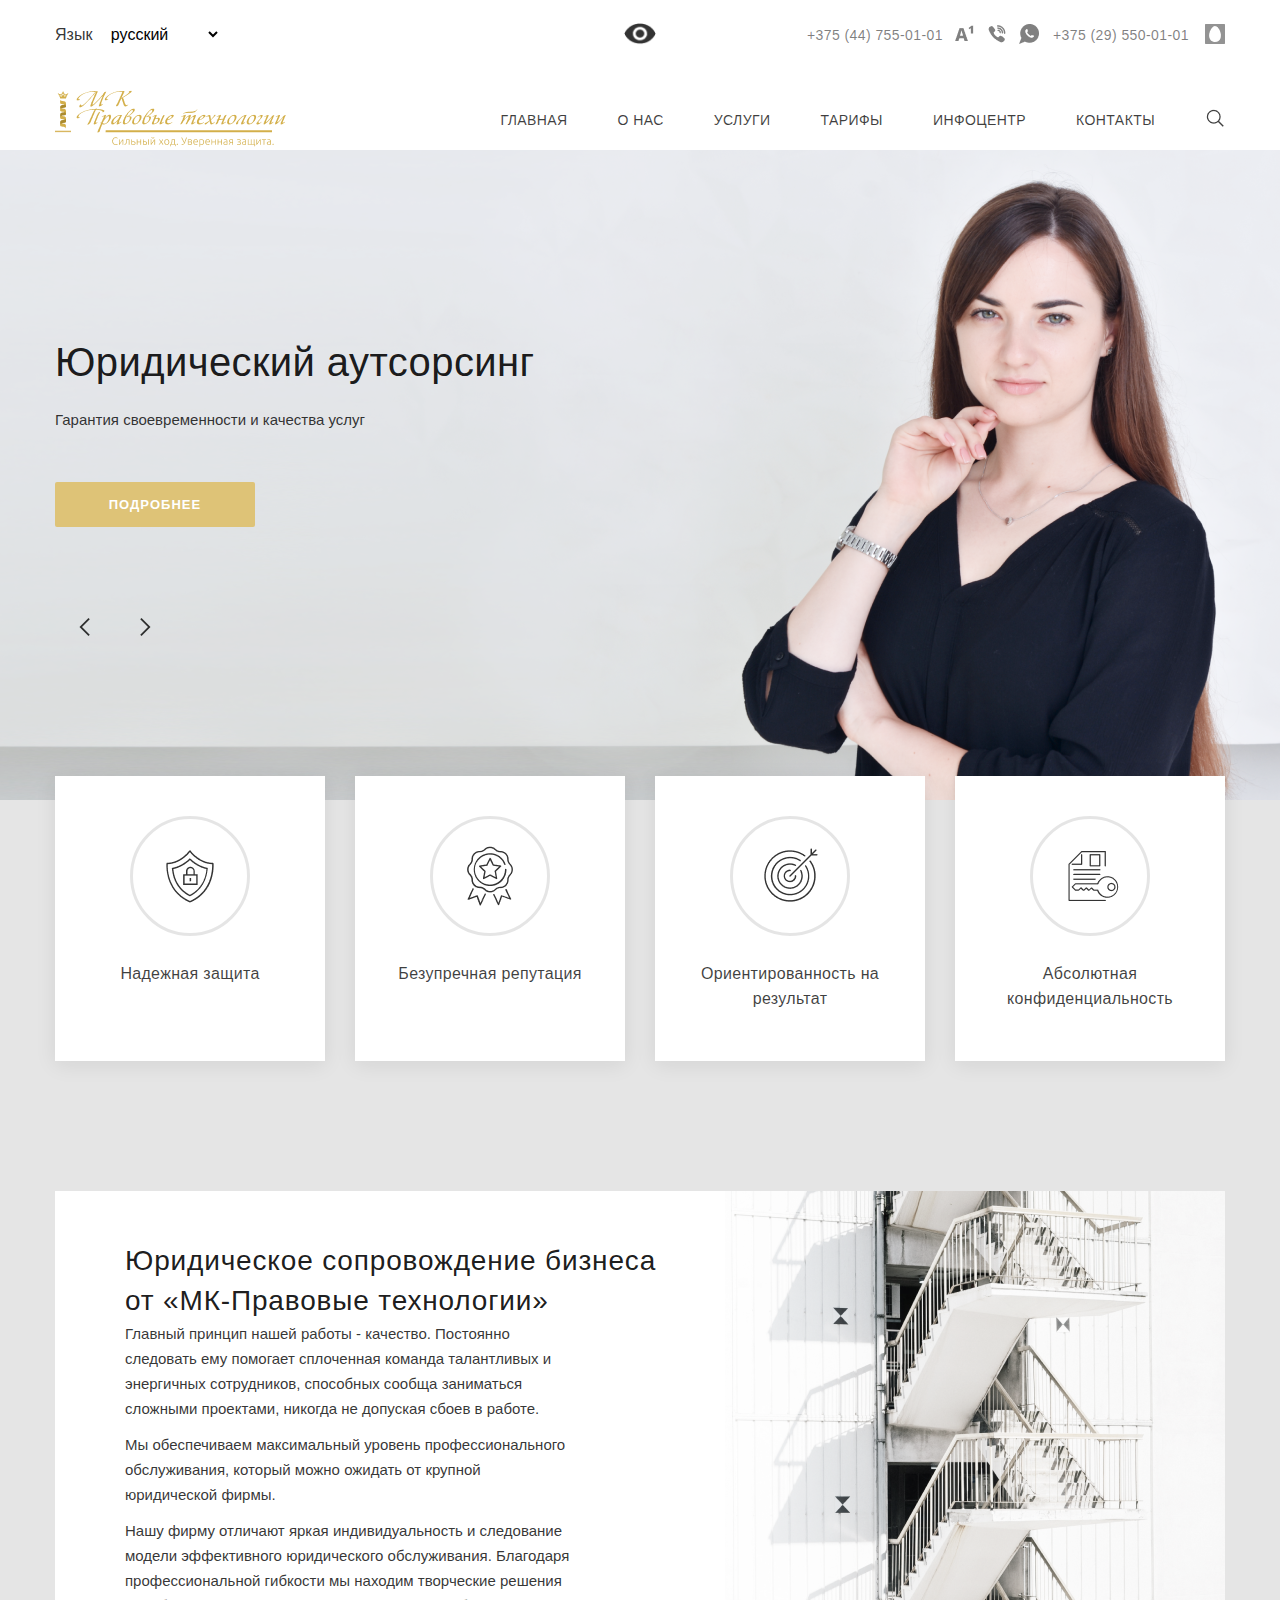
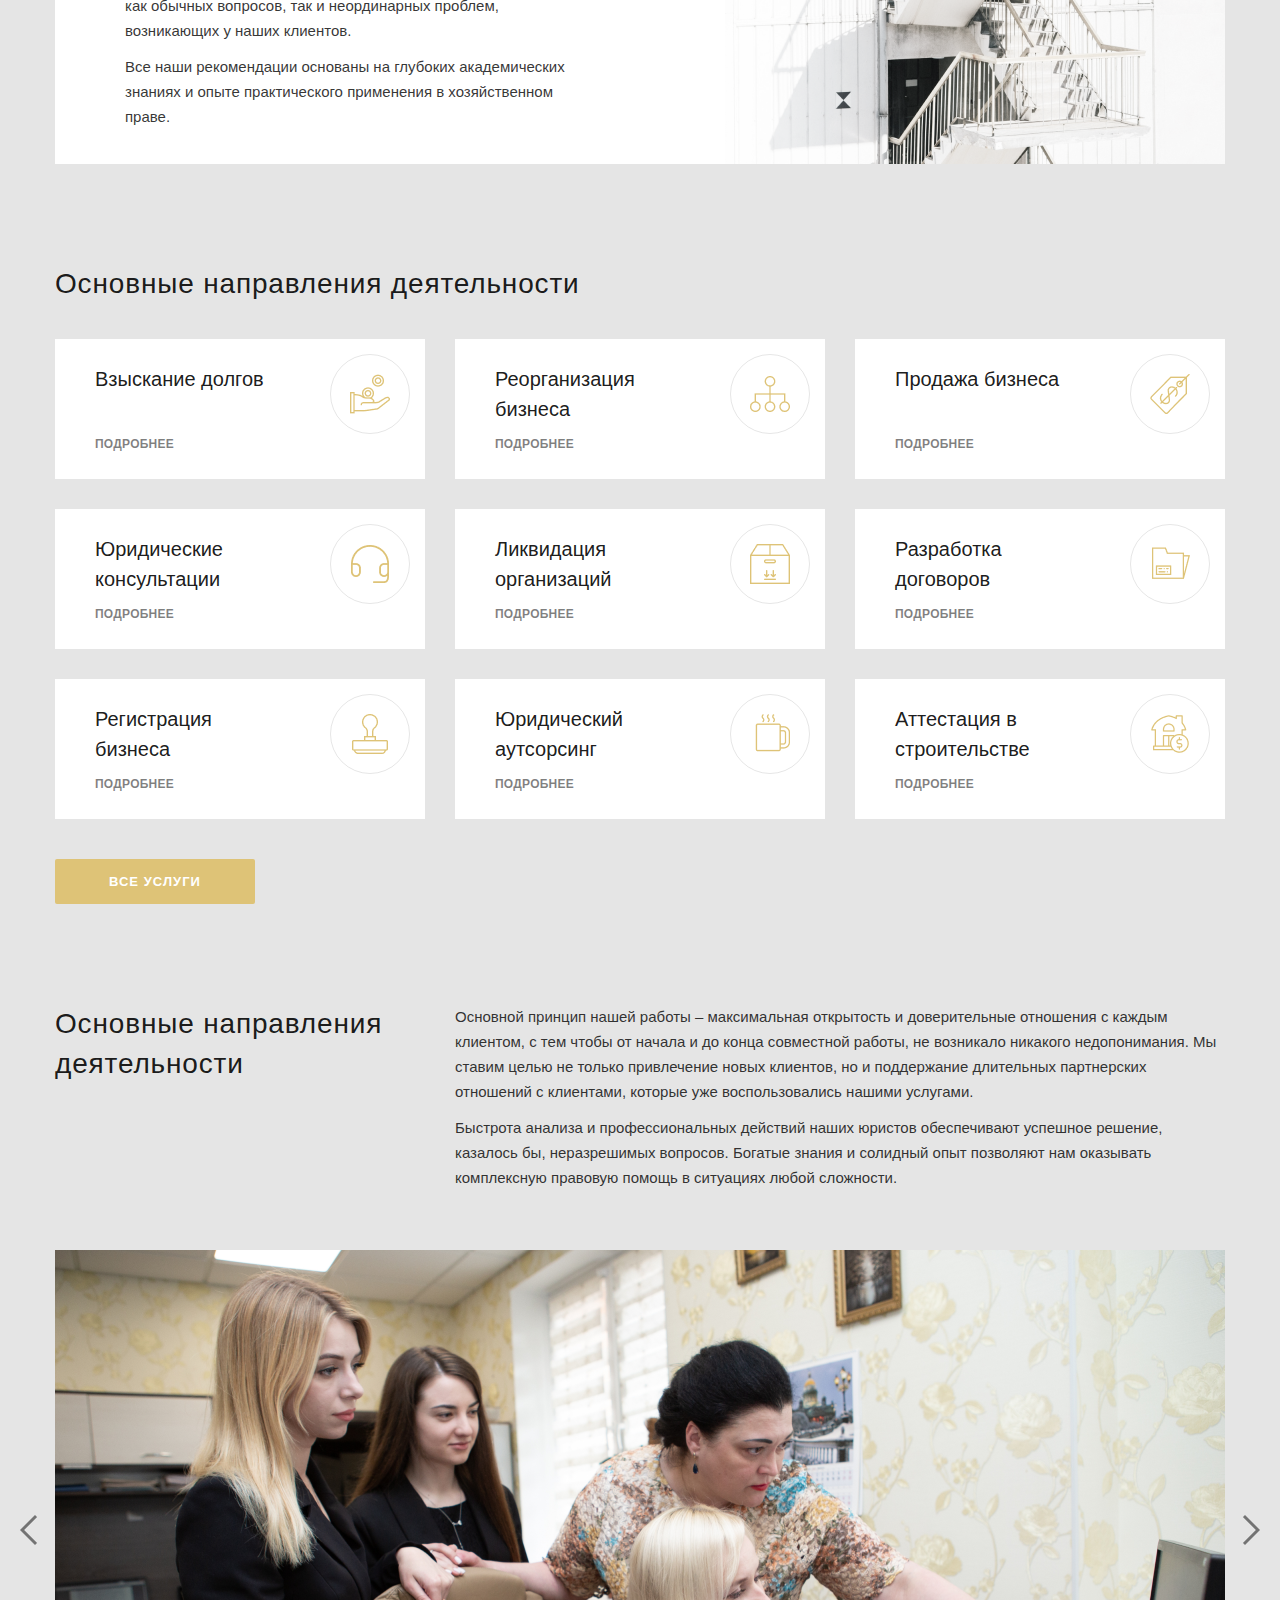
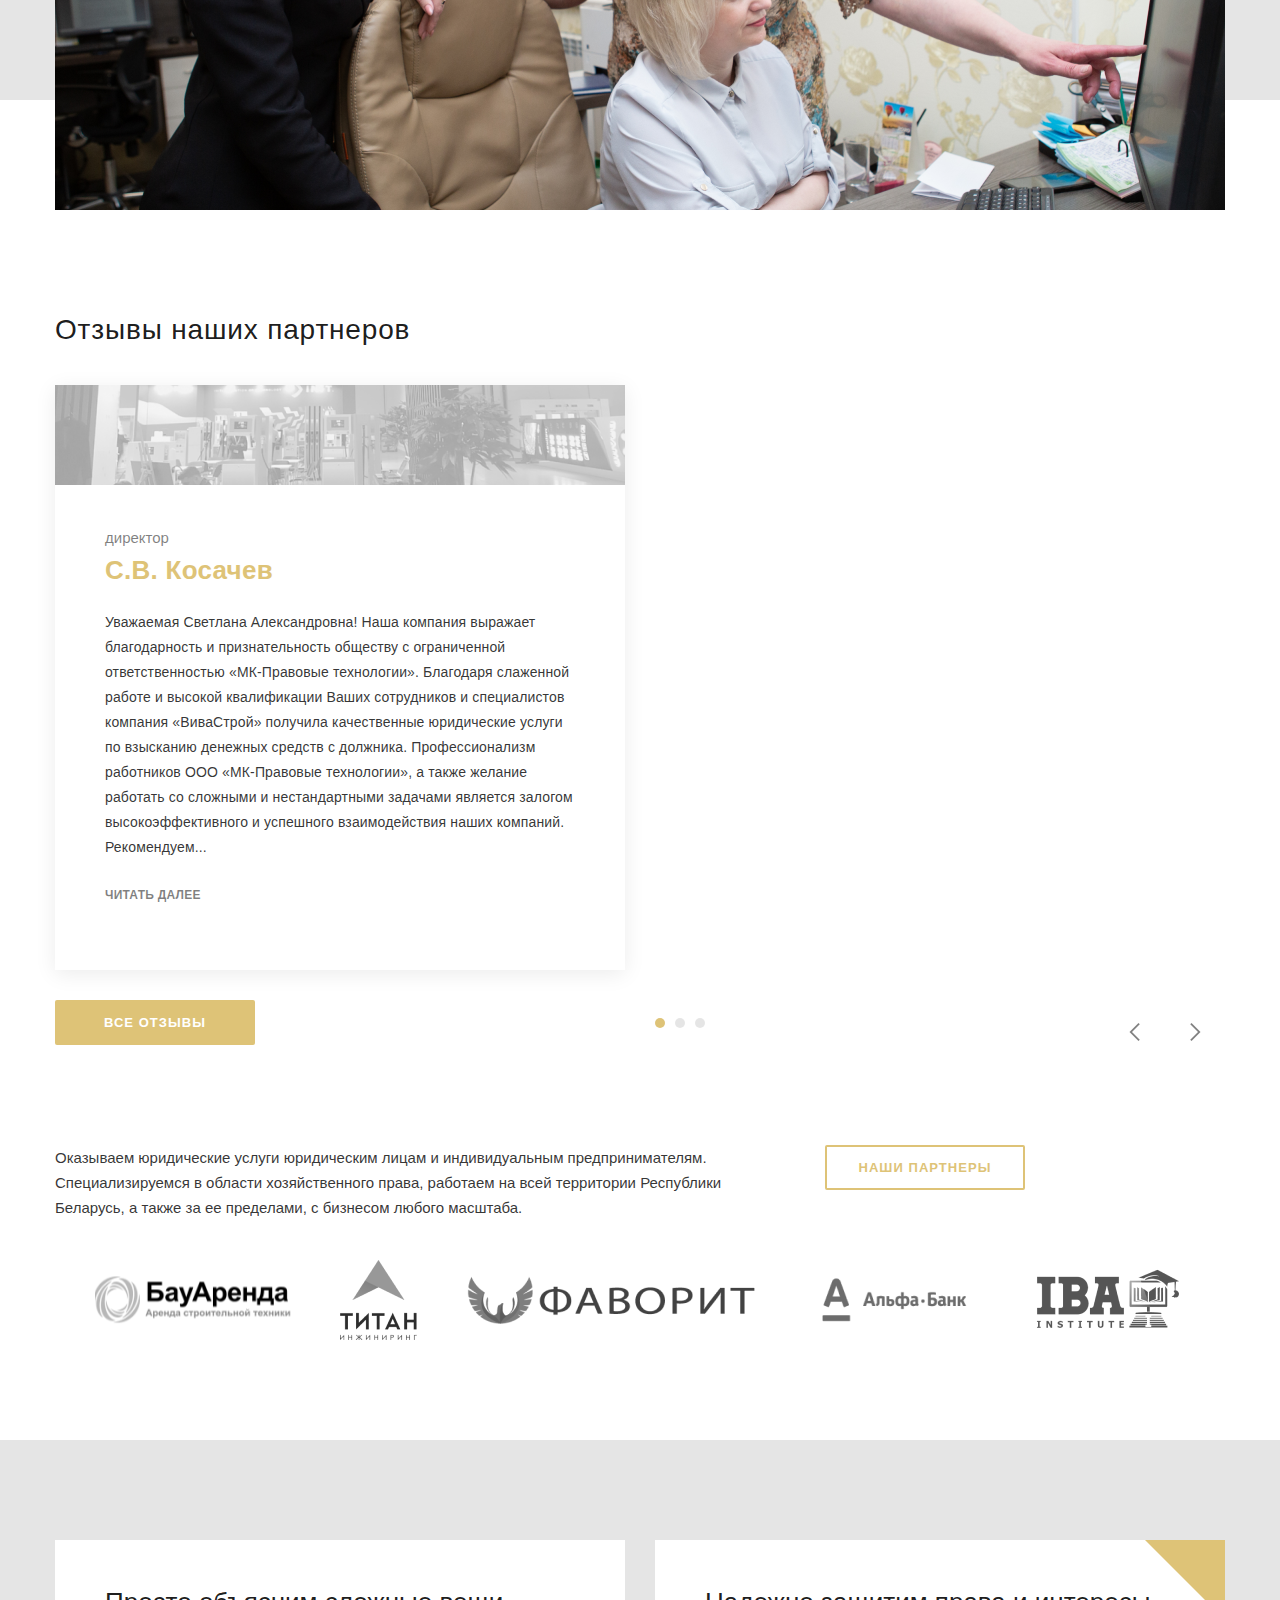
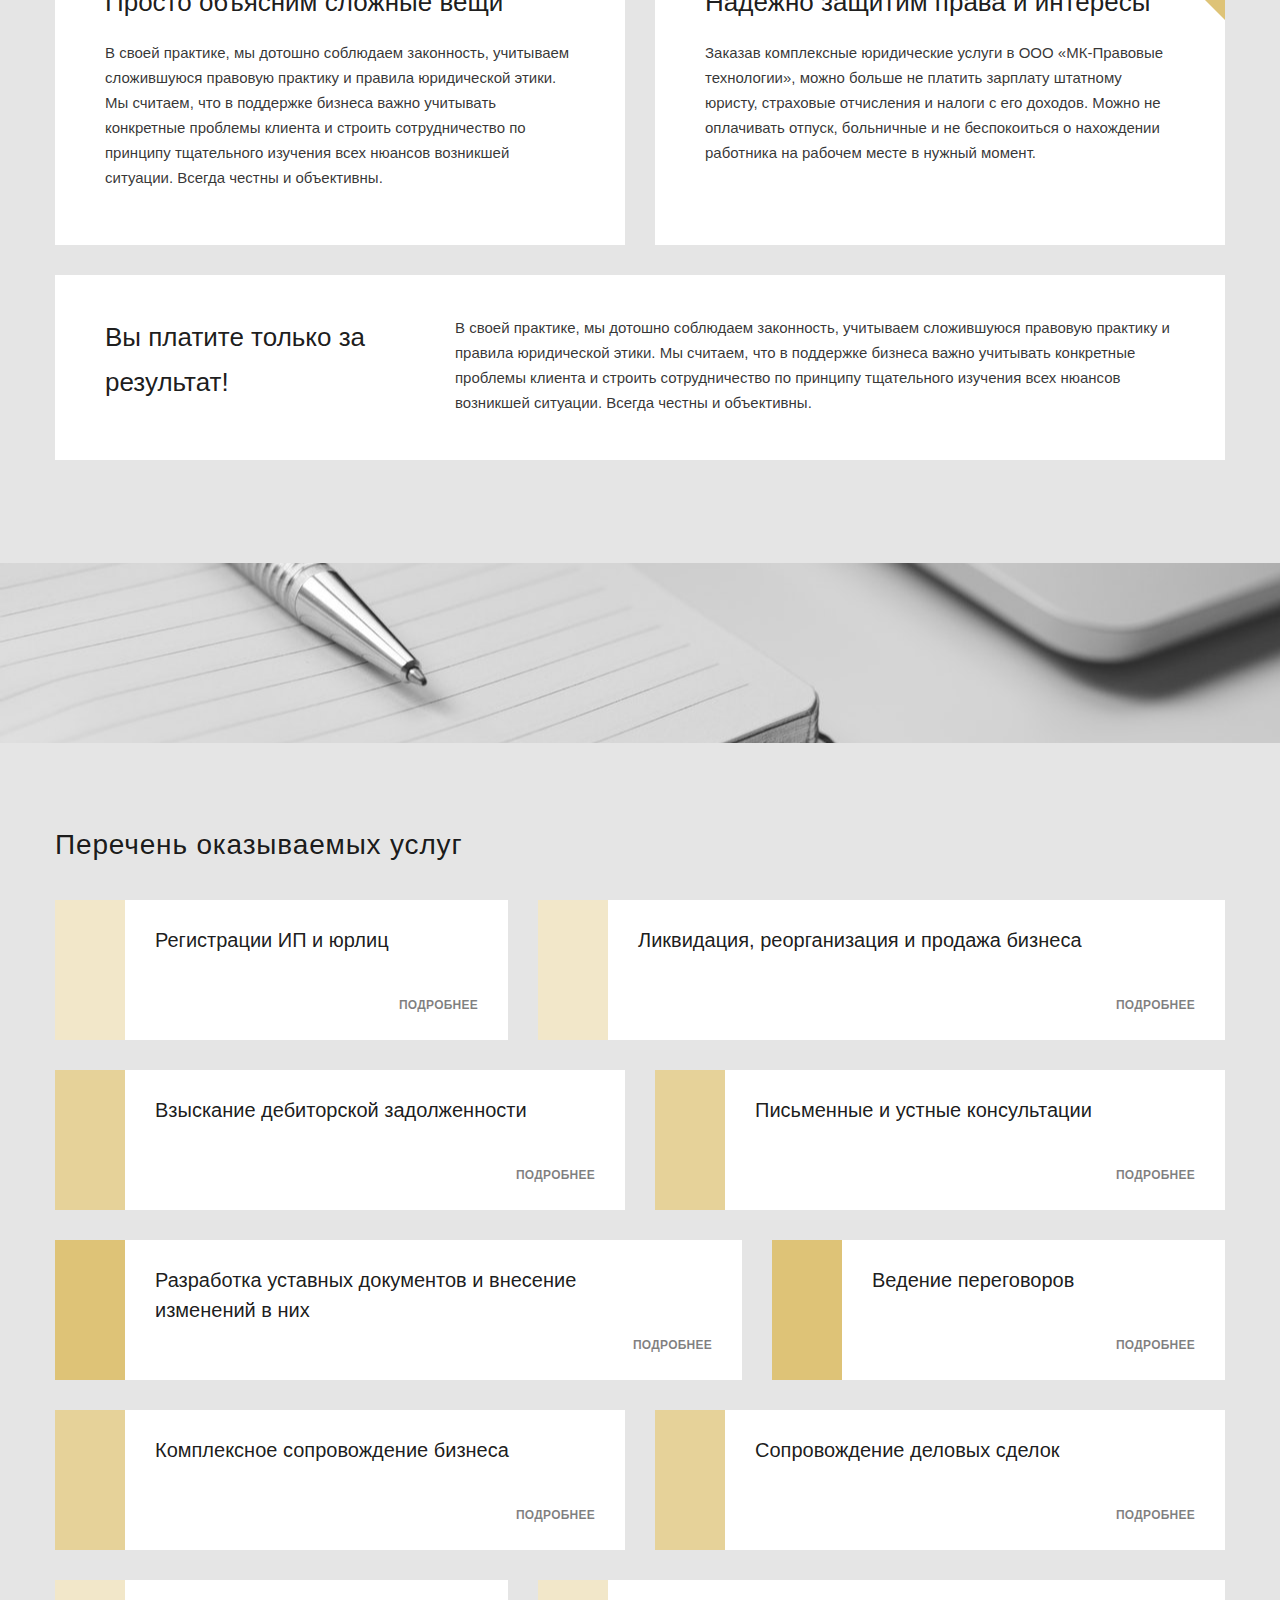
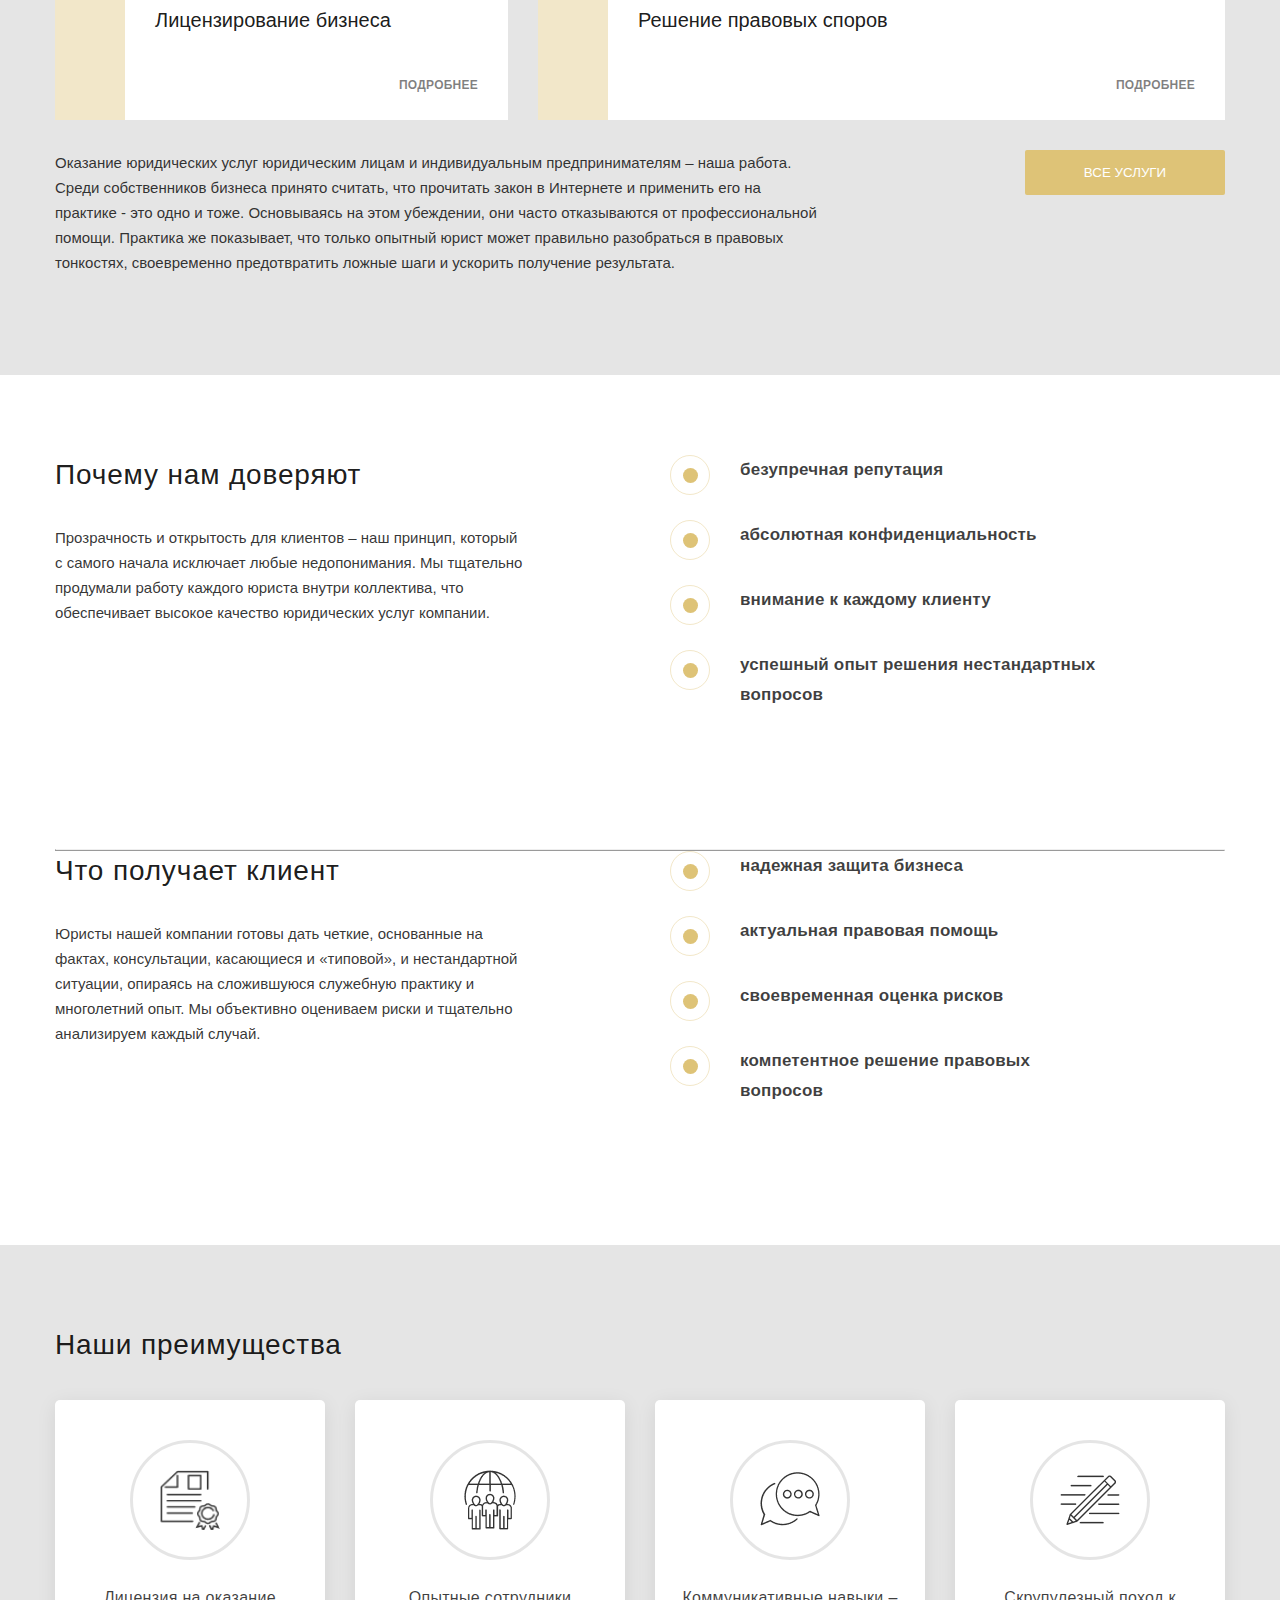
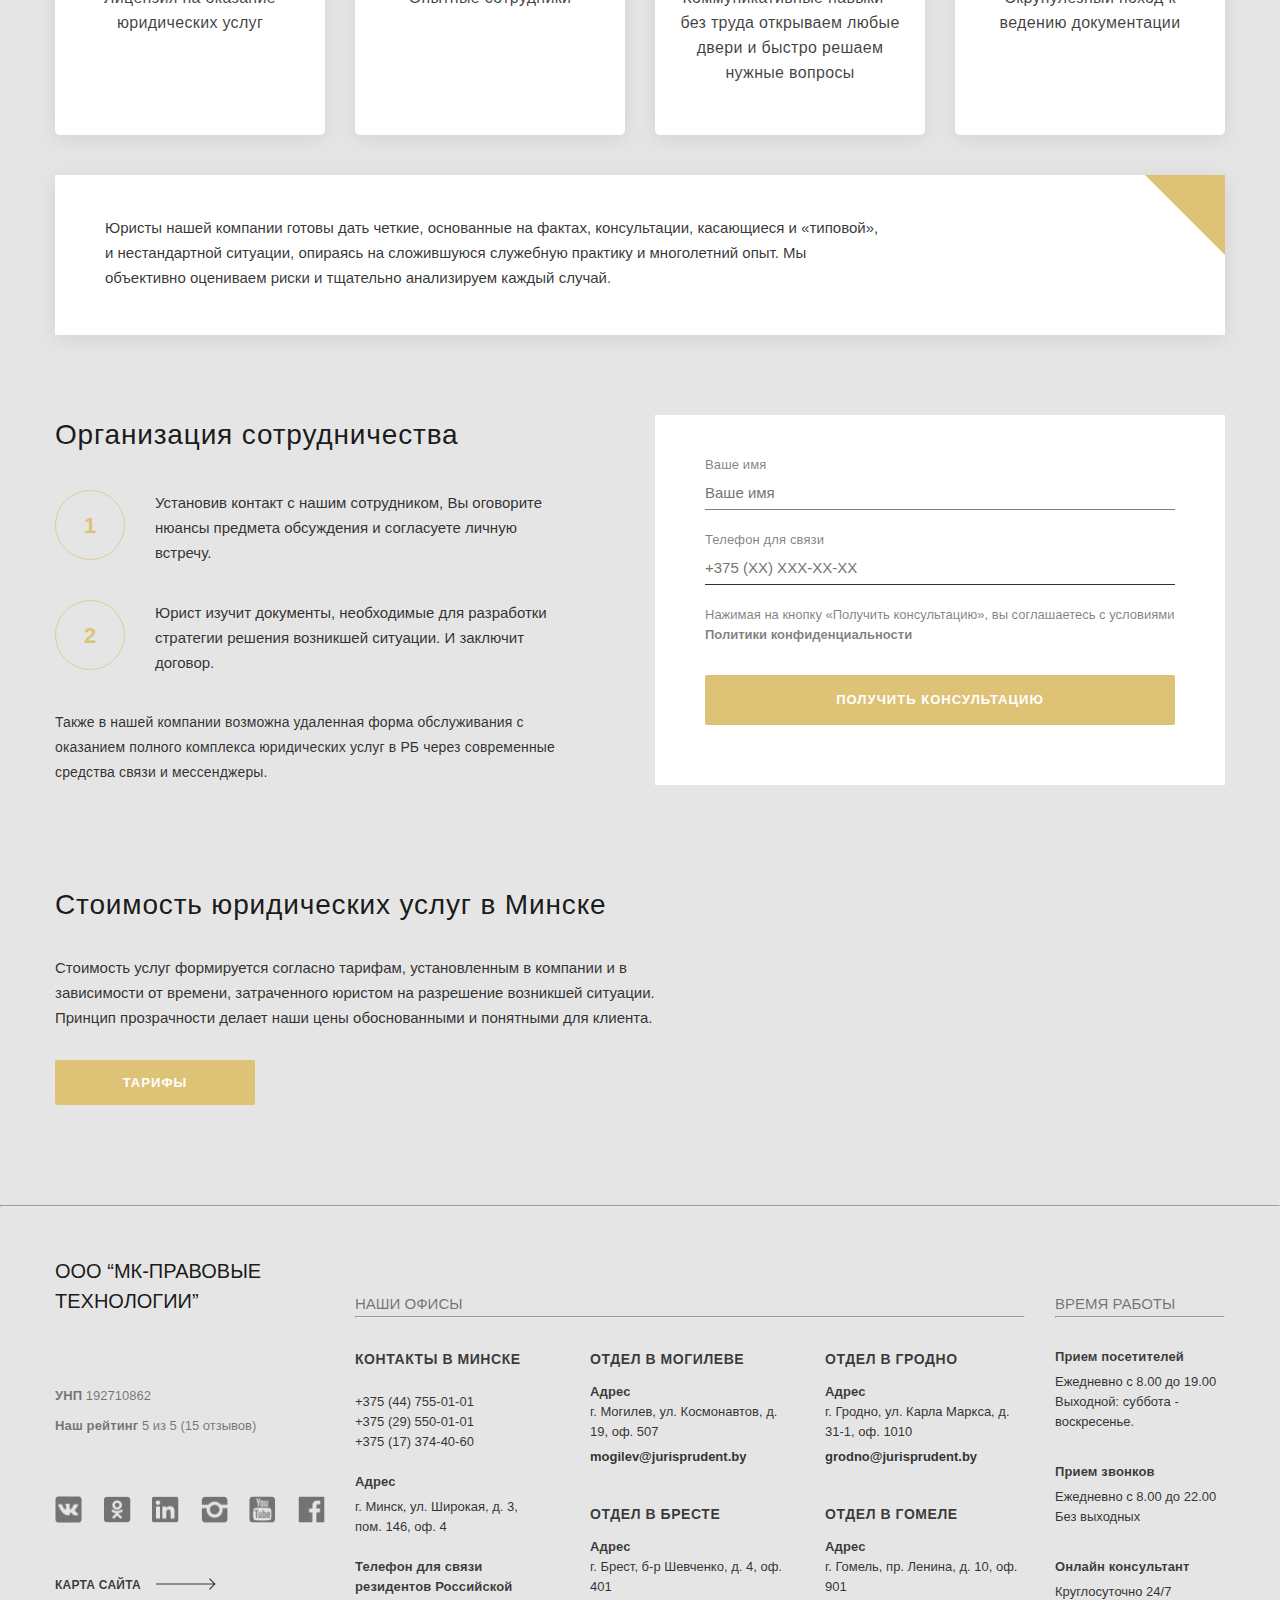
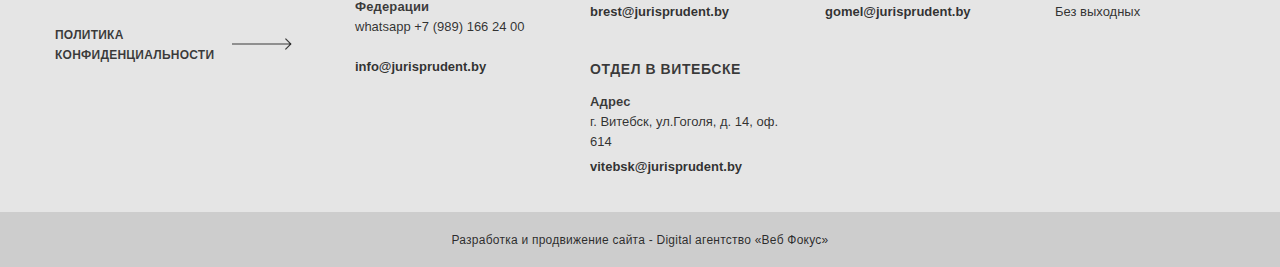
==== commit 31655d3b: "feat: add connection" ====
--- a/index.html
+++ b/index.html
@@ -18,6 +18,9 @@
                         <option class="select_language_item" value="russian">русский</option>
                         <option class="select_language_item" value="inglish">английский</option>
                     </select>
+                </div>
+                <div class="version_for_the_visually_impaired">
+                    <img src="./assets/img/version_for_the_visually_impaired.png" alt="version for the visually impaired">
                 </div>
                 <div class="header_links_social">
                     <div class="phone_links first_phone">
--- a/styles/style.css
+++ b/styles/style.css
@@ -56,6 +56,7 @@
 
 .header_links,
 .header_menu {
+  position: relative;
   display: -webkit-box;
   display: -ms-flexbox;
   display: flex;
@@ -99,6 +100,26 @@
   border: 0;
   outline: 0;
   background-color: transparent;
+}
+
+.version_for_the_visually_impaired {
+  position: absolute;
+  top: 50%;
+  left: 50%;
+  margin-right: -50%;
+  -webkit-transform: translate(-50%, -50%);
+          transform: translate(-50%, -50%);
+  cursor: pointer;
+}
+
+.version_for_the_visually_impaired img {
+  height: 21.875px;
+  width: 32.08333206176758px;
+}
+
+.version_for_the_visually_impaired img:hover {
+  -webkit-filter: invert(30%);
+          filter: invert(30%);
 }
 
 .header_links_social,
@@ -3193,5 +3214,127 @@
   background-position: center center;
   background-repeat: no-repeat no-repeat;
   background-size: auto;
+  -webkit-filter: drop-shadow(0px 4px 10px rgba(0, 0, 0, 0.05));
+          filter: drop-shadow(0px 4px 10px rgba(0, 0, 0, 0.05));
+}
+
+.connection {
+  display: -webkit-box;
+  display: -ms-flexbox;
+  display: flex;
+  -webkit-box-orient: horizontal;
+  -webkit-box-direction: normal;
+      -ms-flex-direction: row;
+          flex-direction: row;
+  width: 100%;
+  -webkit-box-align: start;
+      -ms-flex-align: start;
+          align-items: flex-start;
+  -webkit-box-pack: justify;
+      -ms-flex-pack: justify;
+          justify-content: space-between;
+  margin-bottom: 100px;
+  padding: 40px 70px 0px 70px;
+  border: 1px solid rgba(0, 0, 0, 0.1);
+}
+
+.connection_info {
+  display: -webkit-box;
+  display: -ms-flexbox;
+  display: flex;
+  width: 530px;
+  -webkit-box-orient: vertical;
+  -webkit-box-direction: normal;
+      -ms-flex-direction: column;
+          flex-direction: column;
+  -webkit-box-align: start;
+      -ms-flex-align: start;
+          align-items: flex-start;
+}
+
+.connection_text {
+  font-family: "Lato_Light", sans-serif;
+  font-size: 15px;
+  font-style: normal;
+  font-weight: 300;
+  line-height: 25px;
+  letter-spacing: 0em;
+  text-align: left;
+  color: rgba(0, 0, 0, 0.8);
+}
+
+.connection_list {
+  margin: 10px auto 25px 30px;
+  display: -webkit-box;
+  display: -ms-flexbox;
+  display: flex;
+  -webkit-box-orient: vertical;
+  -webkit-box-direction: normal;
+      -ms-flex-direction: column;
+          flex-direction: column;
+}
+
+.connection_item {
+  padding: 5px 10px;
+  margin-bottom: 15px;
+  border-bottom: 1px solid rgba(0, 0, 0, 0.1);
+  font-family: "Lato_Light", sans-serif;
+  font-size: 14px;
+  font-style: normal;
+  font-weight: 300;
+  line-height: 25px;
+  letter-spacing: 0.01em;
+  text-align: left;
+  color: rgba(0, 0, 0, 0.8);
+}
+
+.connection_text_bold {
+  margin-bottom: 20px;
+  font-family: "Lato_Light", sans-serif;
+  font-size: 15px;
+  font-style: normal;
+  font-weight: 300;
+  line-height: 25px;
+  letter-spacing: 0em;
+  text-align: left;
+  color: rgba(0, 0, 0, 0.8);
+}
+
+.connection_button {
+  display: -webkit-box;
+  display: -ms-flexbox;
+  display: flex;
+  width: 200px;
+  height: 45px;
+  -webkit-box-align: center;
+      -ms-flex-align: center;
+          align-items: center;
+  text-align: center;
+  letter-spacing: 0.08em;
+  text-transform: uppercase;
+  font-family: "Commissioner_Bold", sans-serif;
+  font-size: 13px;
+  font-style: normal;
+  font-weight: 700;
+  line-height: 30px;
+  letter-spacing: 0.08em;
+  text-align: center;
+  -webkit-box-pack: center;
+      -ms-flex-pack: center;
+          justify-content: center;
+  border: 2px solid #DEC377;
+  border-radius: 2px;
+  color: #DEC377;
+  background-color: transparent;
+}
+
+.connection_image {
+  width: 435px;
+  height: 385px;
+  margin-top: -8px;
+  background-image: url("./../assets/img/smartphone.png");
+  background-position: top center;
+  background-repeat: no-repeat no-repeat;
+  background-size: auto;
 }
 /*# sourceMappingURL=style.css.map */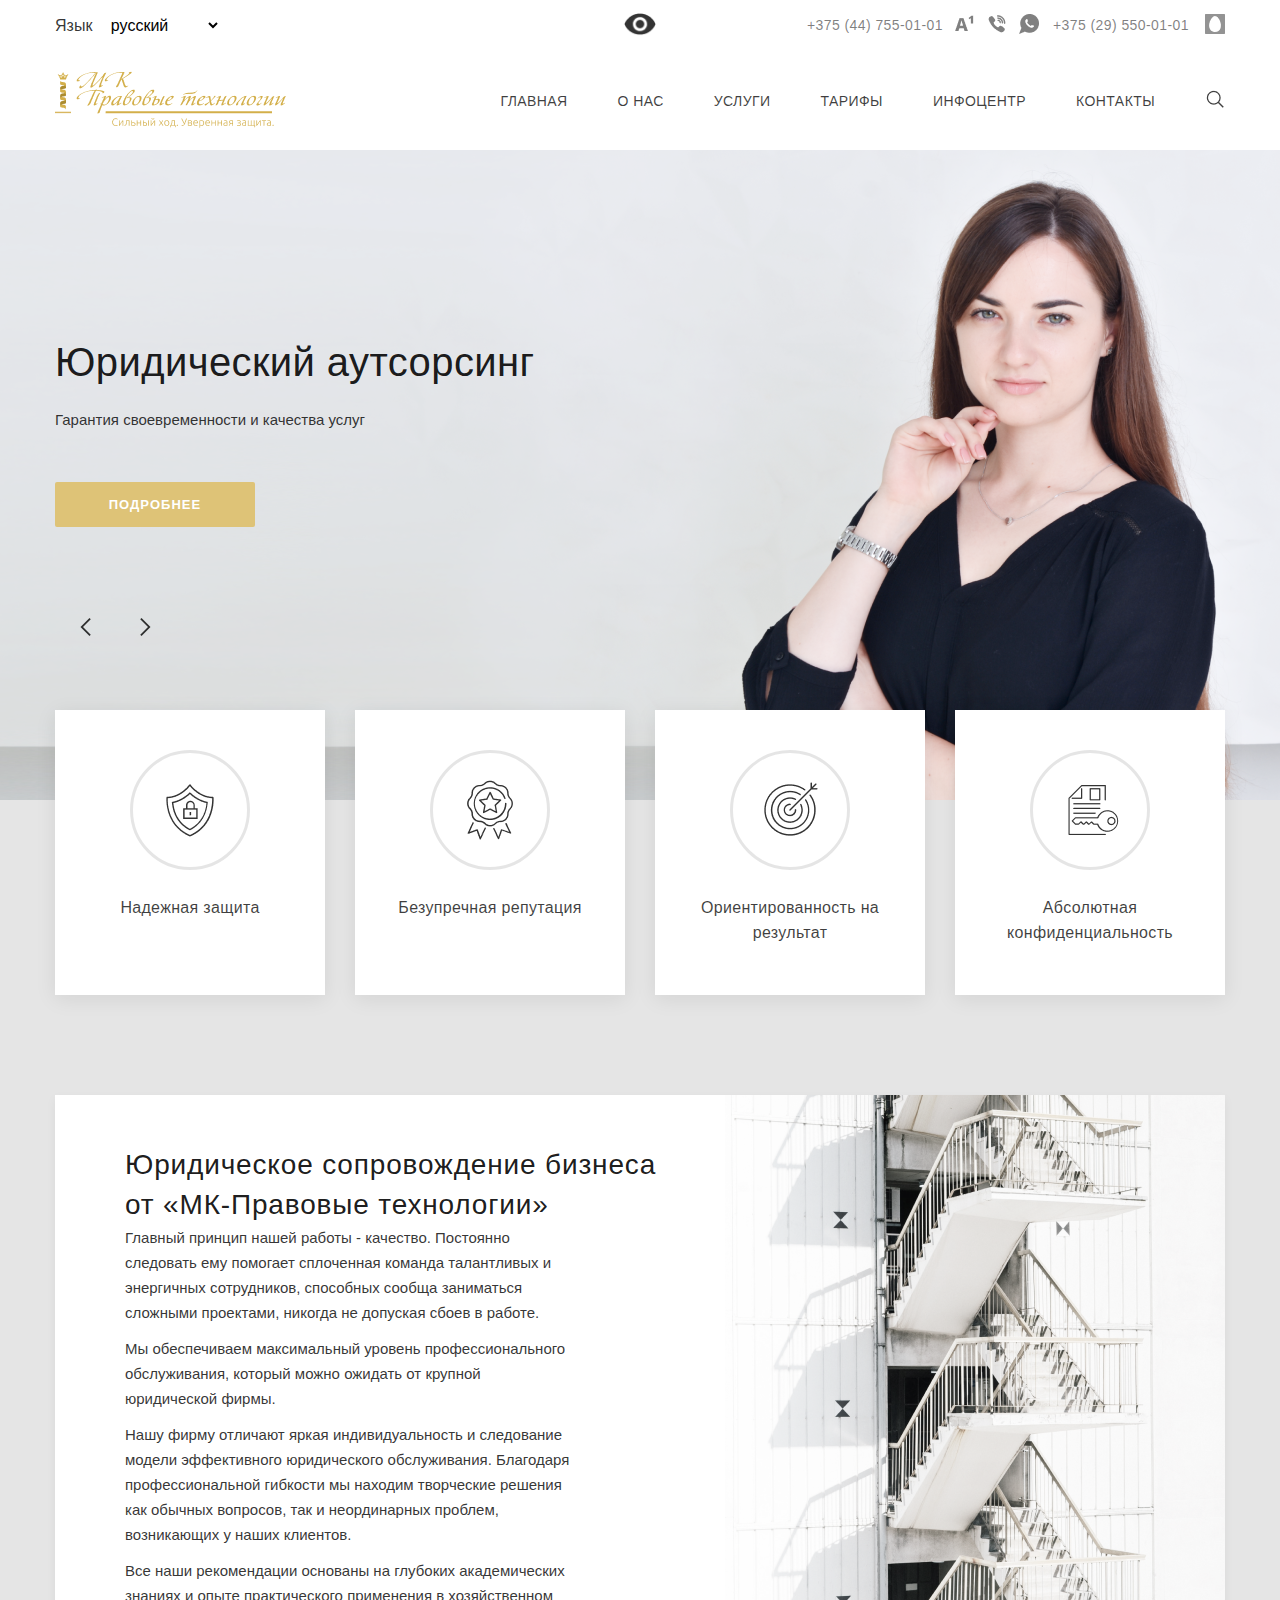
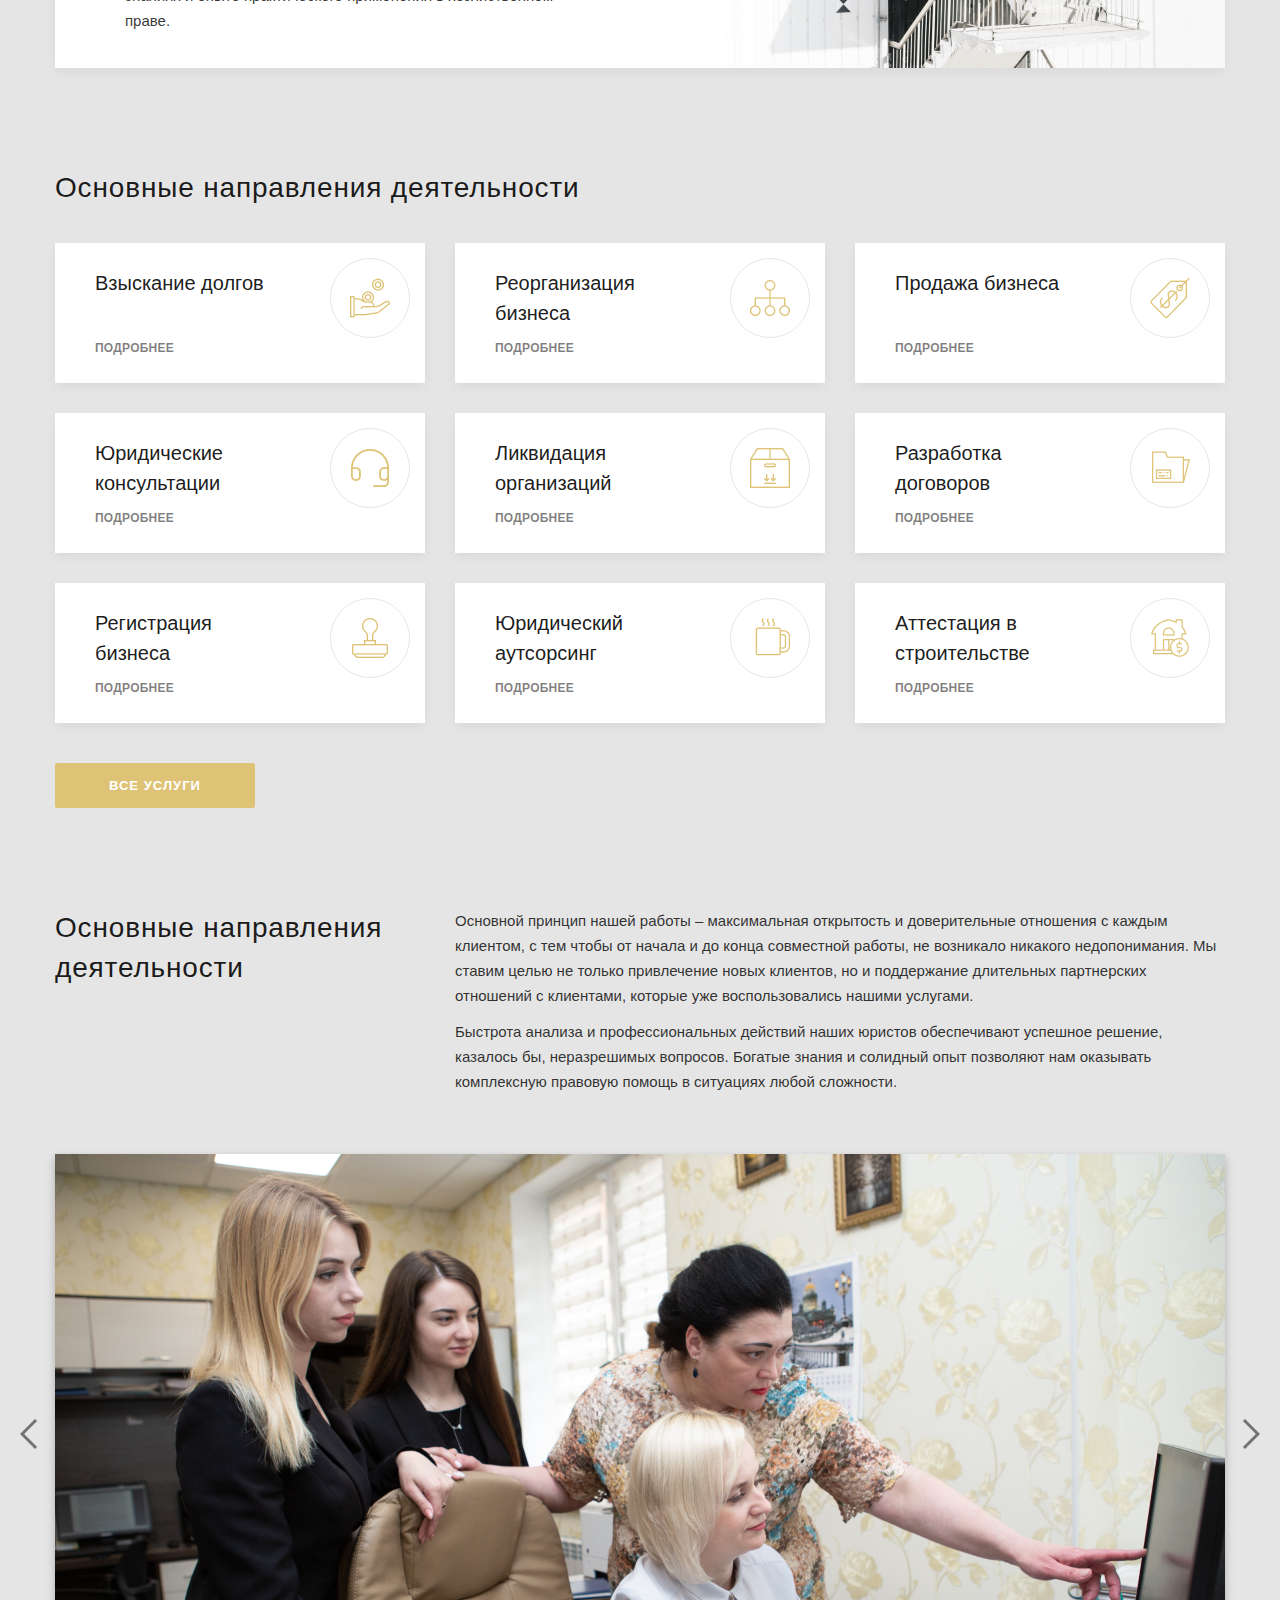
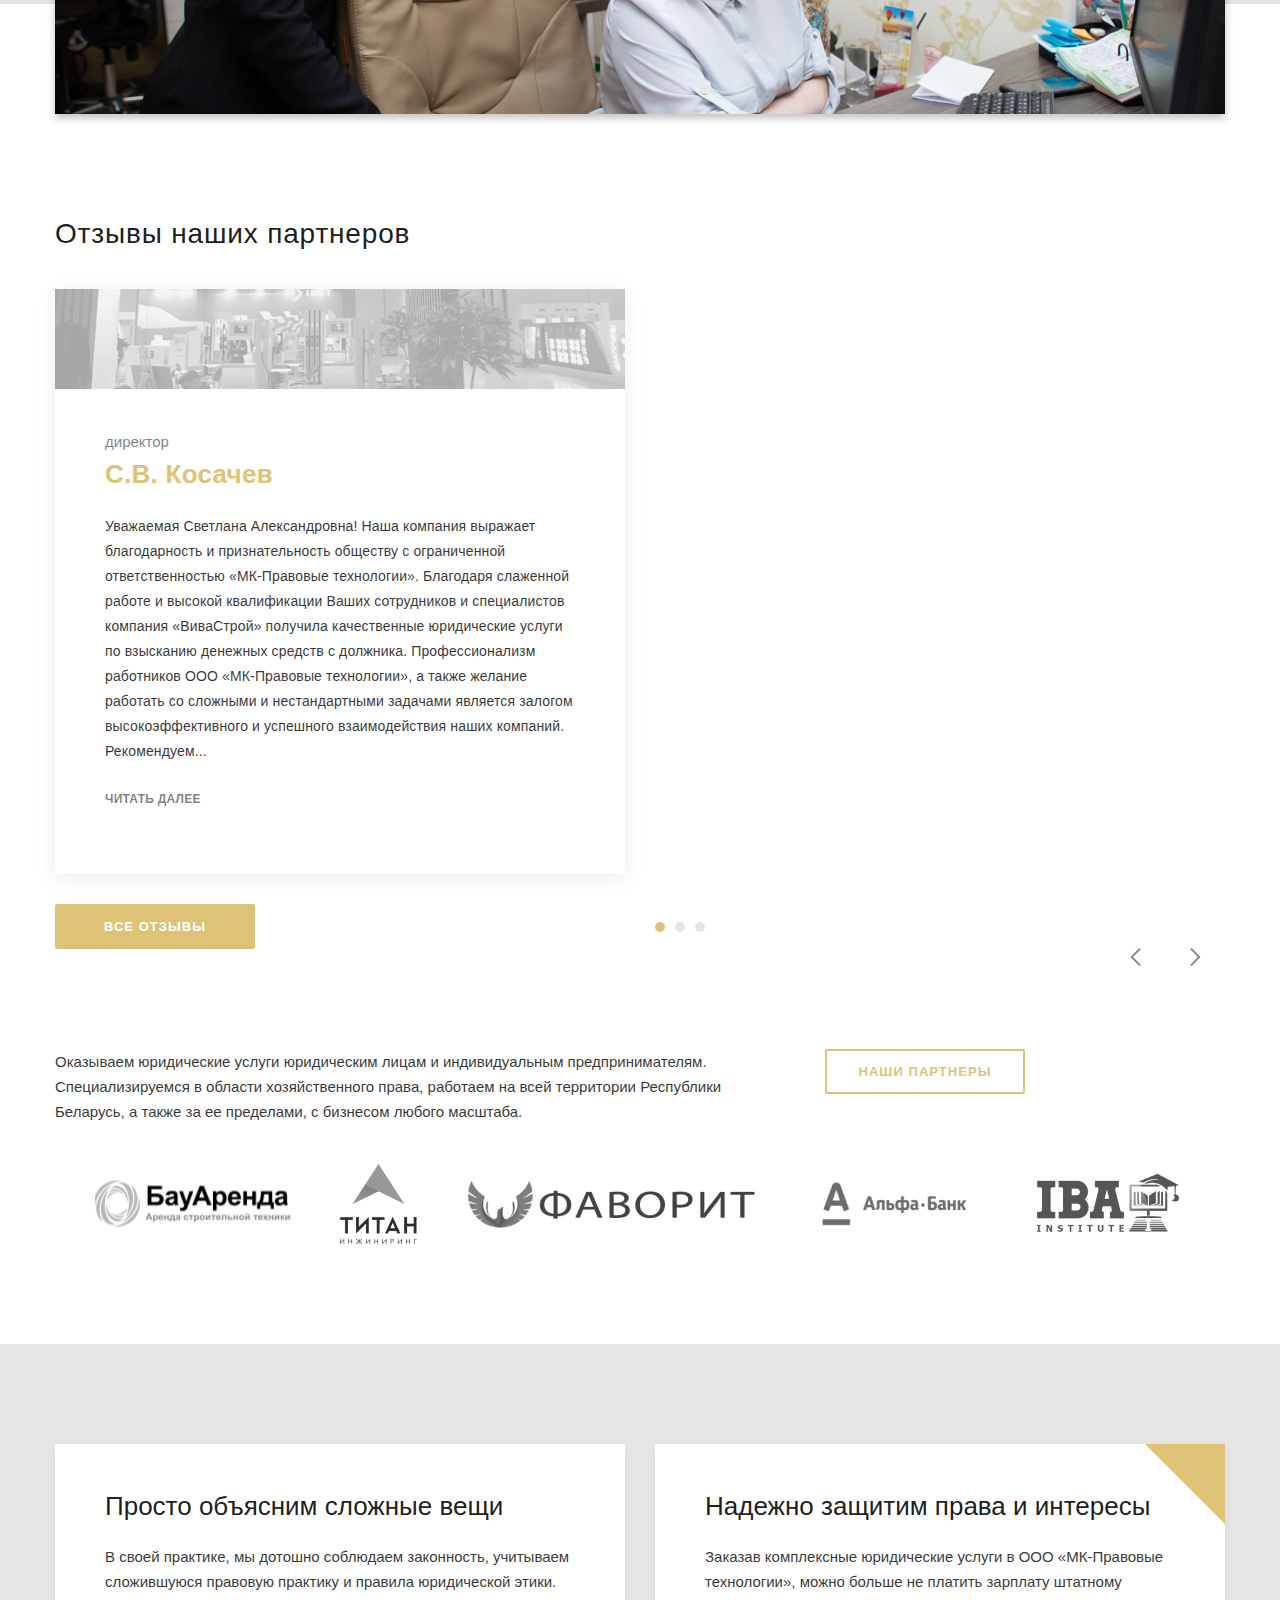
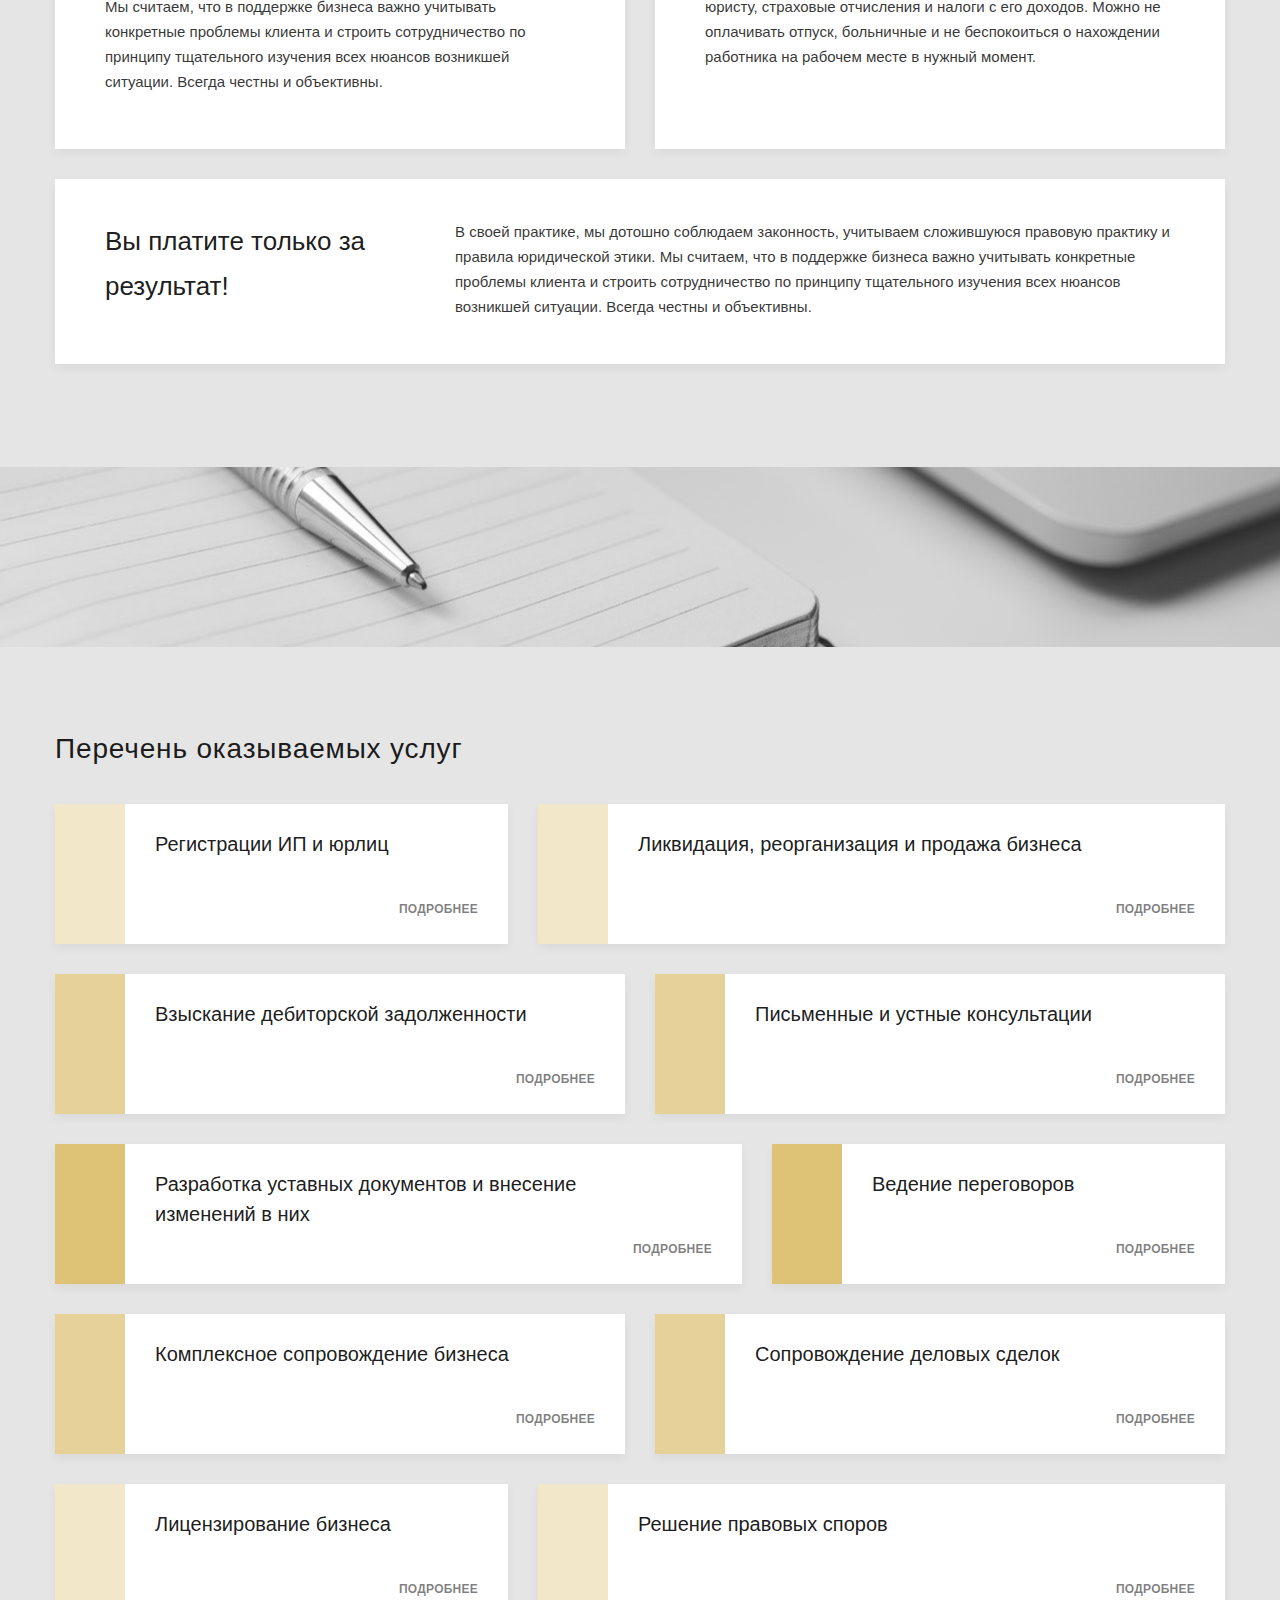
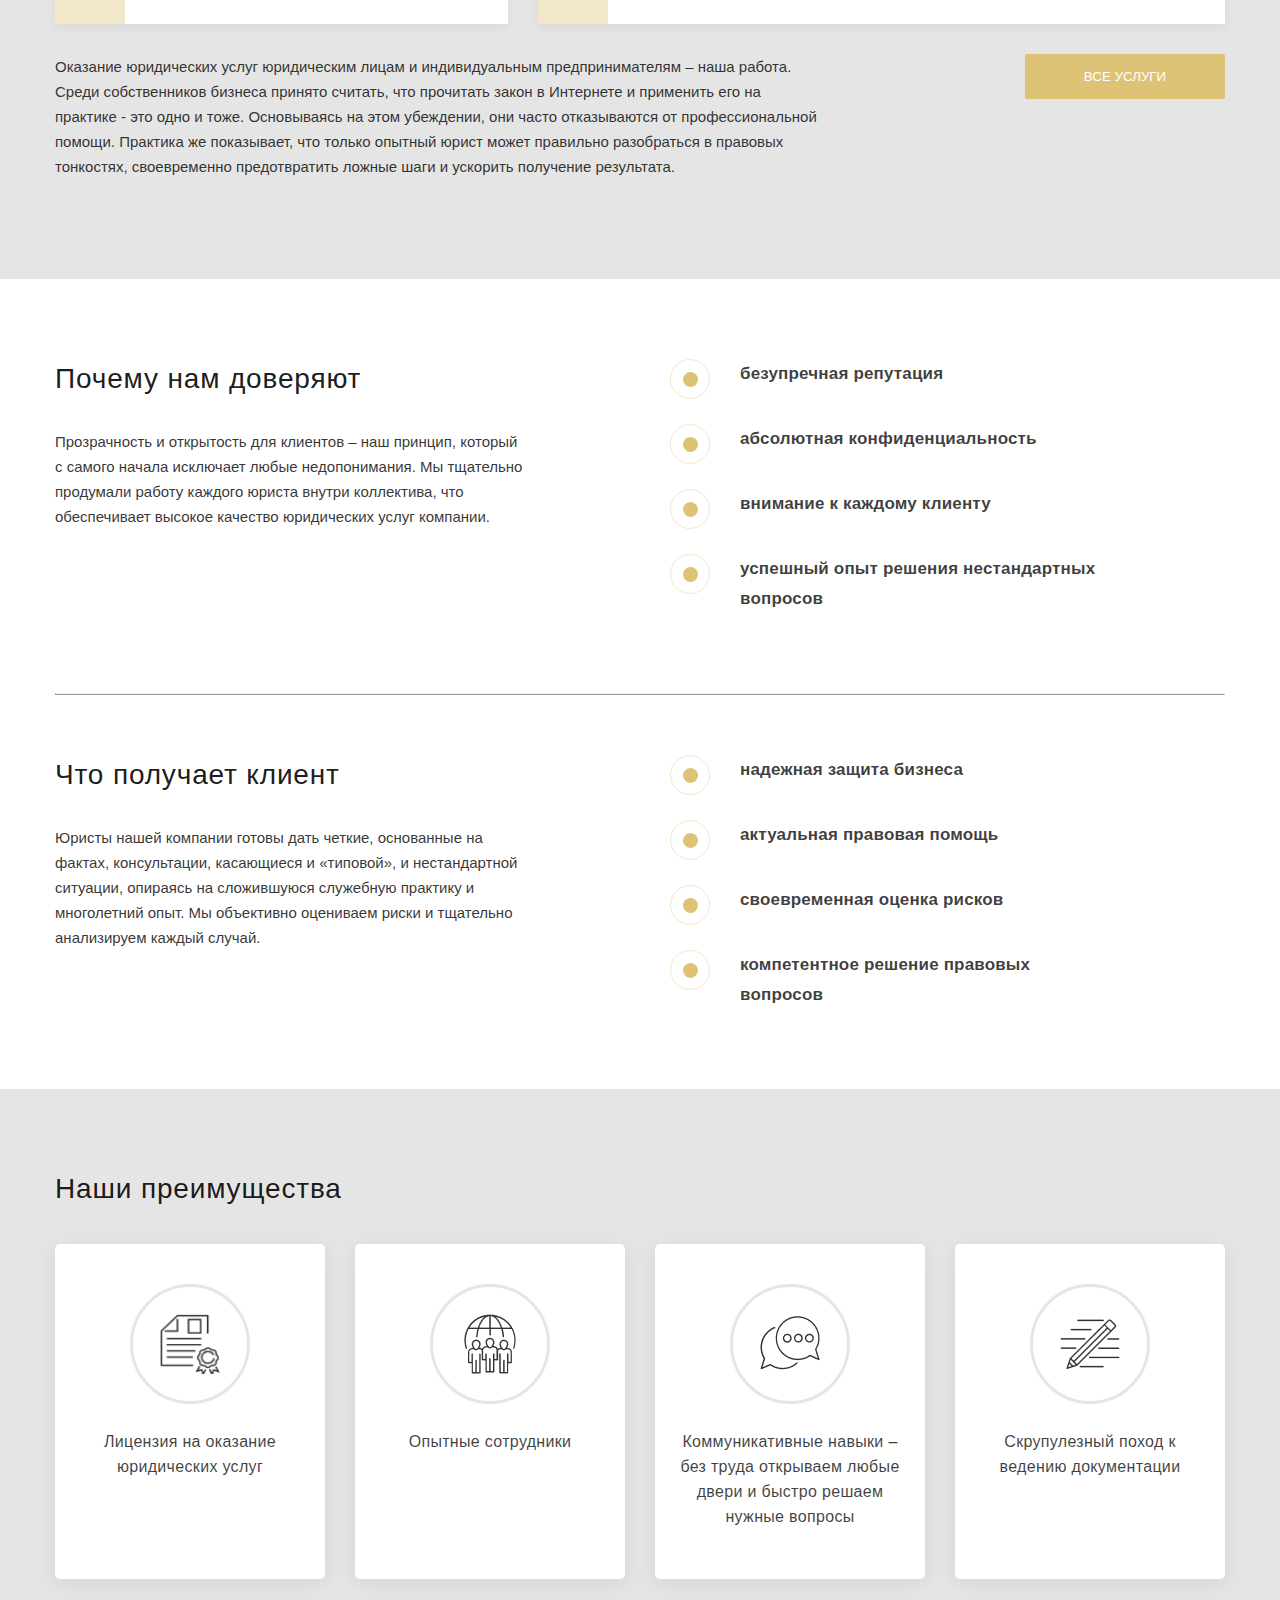
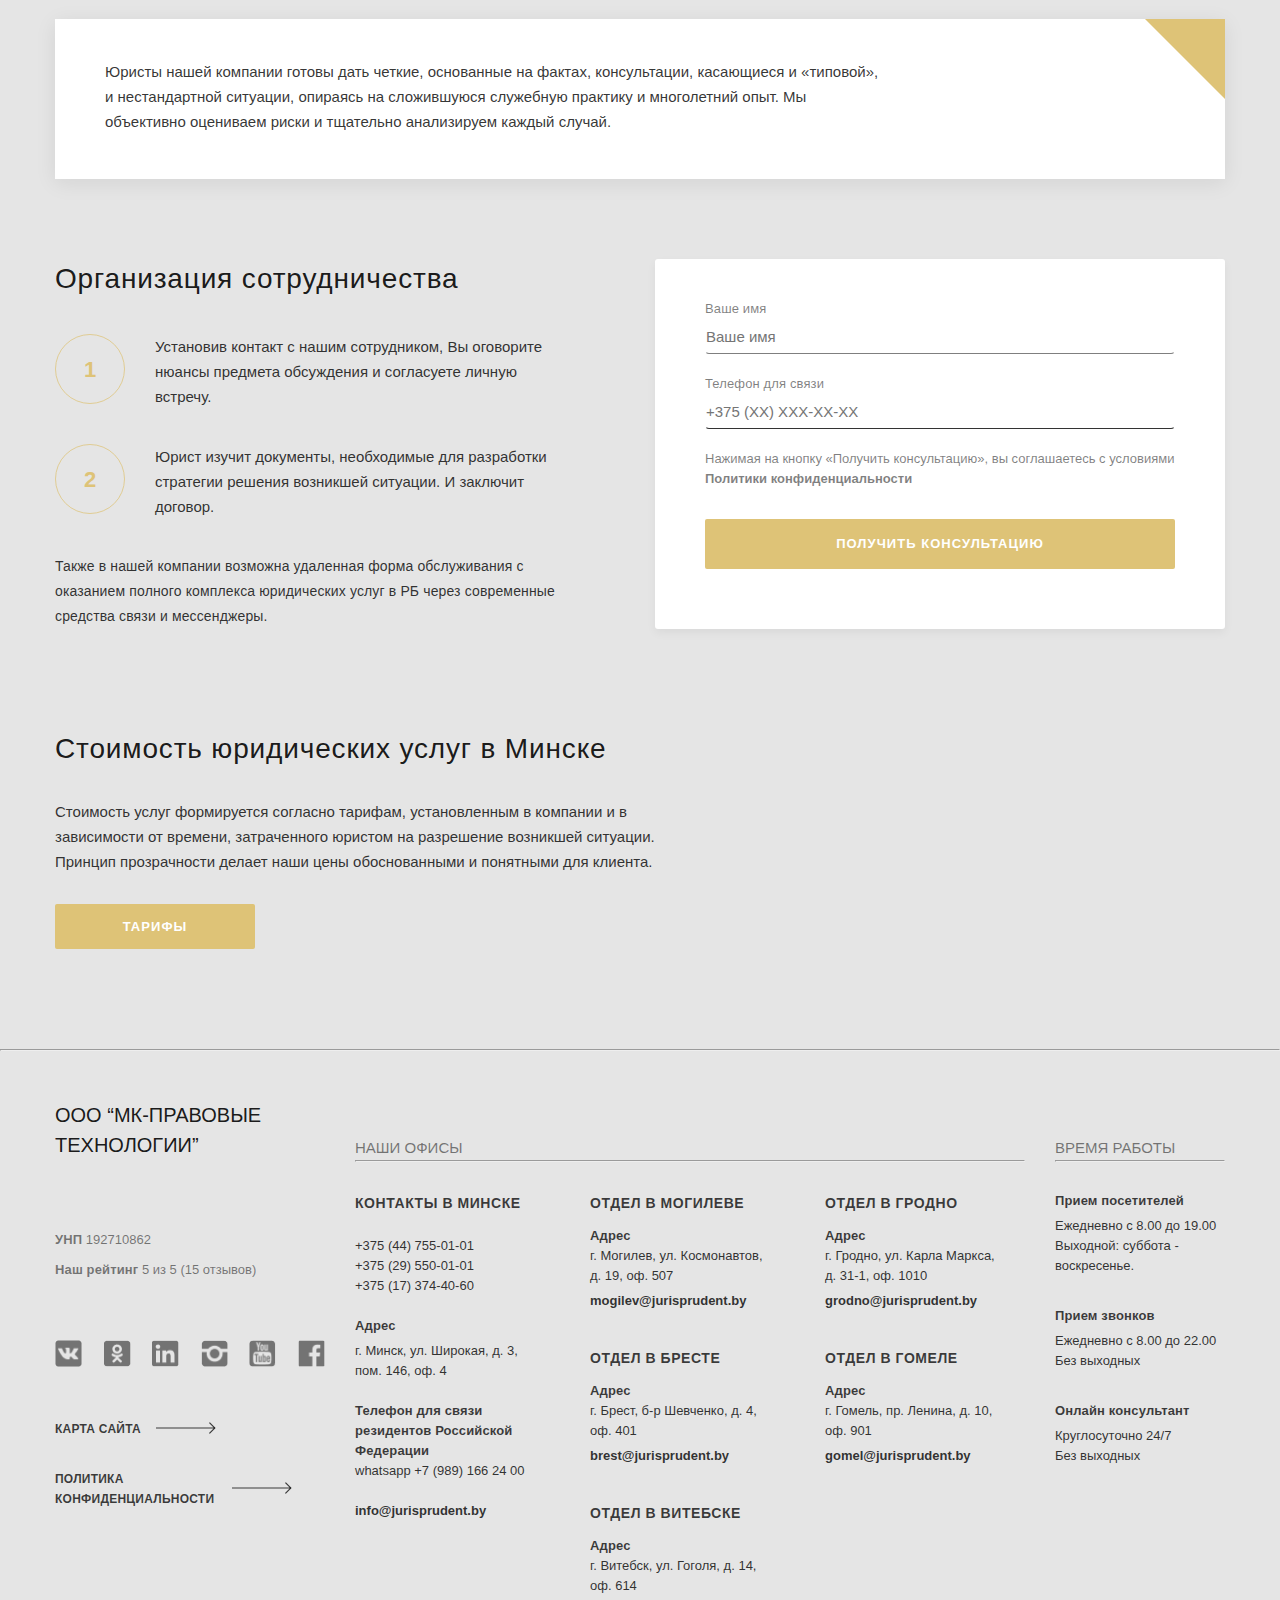
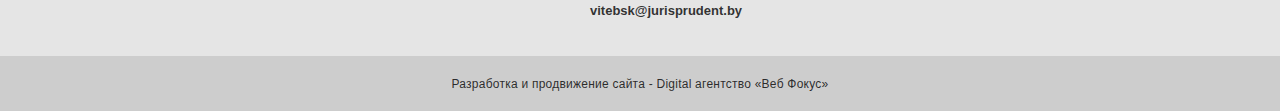
==== commit 365ade2d: "feat: add animation" ====
--- a/index.html
+++ b/index.html
@@ -4,8 +4,9 @@
 <head>
     <meta charset="UTF-8">
     <meta name="viewport" content="width=device-width, initial-scale=1.0">
-    <title>Document</title>
+    <title>МК Правовые технологии</title>
     <link rel="stylesheet" href="./styles/style.css">
+    <link rel="shortcut icon" href="favicon.ico" type="image/x-icon">
 </head>
 
 <body>
@@ -19,25 +20,32 @@
                         <option class="select_language_item" value="inglish">английский</option>
                     </select>
                 </div>
-                <div class="version_for_the_visually_impaired">
-                    <img src="./assets/img/version_for_the_visually_impaired.png" alt="version for the visually impaired">
+                <div class="version_for_the_visually_impaired" title="версия для слабовидящих">
+                    <img src="./assets/img/version_for_the_visually_impaired.png"
+                        alt="version for the visually impaired">
                 </div>
                 <div class="header_links_social">
                     <div class="phone_links first_phone">
-                        <a class="phone_links_number" href="tel:+375-44-755-01-01">+375 (44) 755-01-01</a>
-                        <a class="phone_links_a1" href="tel:+375-44-755-01-01">
+                        <a class="phone_links_number" href="tel:+375-44-755-01-01" title="позвонить +375-44-755-01-01">
+                            +375&nbsp;(44)&nbsp;755-01-01
+                        </a>
+                        <a class="phone_links_a1" href="tel:+375-44-755-01-01" title="позвонить +375-44-755-01-01">
                             <img class="phone_links_img" src="./assets/img/a1.png" alt="A1">
                         </a>
-                        <a class="phone_links_viber" href="viber://add?number=+375-44-755-01-01">
+                        <a class="phone_links_viber" href="viber://add?number=+375-44-755-01-01"
+                            title="вызов через viber +375-44-755-01-01">
                             <img class="phone_links_img" src="./assets/img/viber.png" alt="Viber">
                         </a>
-                        <a class="phone_links_whatsapp" href="whatsapp://send?phone=+375-44-755-01-01">
+                        <a class="phone_links_whatsapp" href="whatsapp://send?phone=+375-44-755-01-01"
+                            title="вызов через WhatsApp +375-44-755-01-01">
                             <img class="phone_links_img" src="./assets/img/whatsapp.png" alt="WhatsApp">
                         </a>
                     </div>
                     <div class="phone_links second_phone">
-                        <a class="phone_links_number" href="tel:+375-29-550-01-01">+375 (29) 550-01-01</a>
-                        <a class="phone_links_mts" href="tel:+375-29-550-01-01">
+                        <a class="phone_links_number" href="tel:+375-29-550-01-01" title="позвонить +375-29-550-01-01">
+                            +375&nbsp;(29)&nbsp;550-01-01
+                        </a>
+                        <a class="phone_links_mts" href="tel:+375-29-550-01-01" title="позвонить +375-29-550-01-01">
                             <img class="phone_links_img" src="./assets/img/mts.png" alt="mts">
                         </a>
                     </div>
@@ -50,10 +58,10 @@
                 <div class="header_menu_links">
                     <ul class="header_menu_list">
                         <li class="header_menu_item">
-                            <a href="#">главная</a>
+                            <a href="./index.html">главная</a>
                         </li>
                         <li class="header_menu_item">
-                            <a href="#">о нас</a>
+                            <a href="#">о&nbsp;нас</a>
                         </li>
                         <li class="header_menu_item">
                             <a href="#">услуги</a>
@@ -90,10 +98,14 @@
                 </button>
             </div>
 
-            <img class="main_slider_arrow_left" id="main_slider_arrow_left" src="./assets/img/slider_arrow_1.png"
-                alt="arrow_left">
-            <img class="main_slider_arrow_right" id="main_slider_arrow_right" src="./assets/img/slider_arrow_2.png"
-                alt="arrow_right">
+            <div class="main_slider_arrow_left" id="main_slider_arrow_left">
+                <img src="./assets/img/slider_arrow_1.png" alt="arrow_left">
+            </div>
+
+            <div class="main_slider_arrow_right" id="main_slider_arrow_right">
+                <img src="./assets/img/slider_arrow_2.png" alt="arrow_right">
+            </div>
+
         </div>
     </div> <!-- /main_slider -->
 
@@ -339,10 +351,14 @@
                 </ul>
 
                 <div class="review_slider_navigation_arrows">
-                    <img class="review_slider_navigation_arrow_left" id="review_slider_navigation_arrow_left"
-                        src="./assets/img/review_arrow_1.png" alt="arrow_left">
-                    <img class="review_slider_navigation_arrow_right" id="review_slider_navigation_arrow_right"
-                        src="./assets/img/review_arrow_2.png" alt="arrow_right">
+                    <div class="review_slider_navigation_arrow_left" id="review_slider_navigation_arrow_left">
+                        <img src="./assets/img/review_arrow_1.png" alt="arrow_left">
+                    </div>
+
+                    <div class="review_slider_navigation_arrow_right" id="review_slider_navigation_arrow_right">
+                        <img src="./assets/img/review_arrow_2.png" alt="arrow_right">
+                    </div>
+
                 </div>
             </div>
         </div> <!-- /container -->
@@ -362,11 +378,13 @@
             </div>
             <div class="partners_logo">
                 <img class="partners_logo_img" src="./assets/img/partner_1.png"
-                    alt="БауАренда. Аренда строительной техники">
-                <img class="partners_logo_img" src="./assets/img/partner_2.png" alt="Титан инжиниринг">
-                <img class="partners_logo_img" src="./assets/img/partner_3.png" alt="Фаворит">
-                <img class="partners_logo_img" src="./assets/img/partner_4.png" alt="Альфа Банк">
-                <img class="partners_logo_img" src="./assets/img/partner_5.png" alt="IBA institute">
+                    alt="БауАренда. Аренда строительной техники" title="БауАренда. Аренда строительной техники">
+                <img class="partners_logo_img" src="./assets/img/partner_2.png" alt="Титан инжиниринг"
+                    title="Титан инжиниринг">
+                <img class="partners_logo_img" src="./assets/img/partner_3.png" alt="Фаворит" title="Фаворит">
+                <img class="partners_logo_img" src="./assets/img/partner_4.png" alt="Альфа Банк" title="Альфа Банк">
+                <img class="partners_logo_img" src="./assets/img/partner_5.png" alt="IBA institute"
+                    title="IBA institute">
             </div>
         </div> <!-- /container -->
     </div> <!-- /partners -->
@@ -650,7 +668,8 @@
                 <input class="cooperation_form_name" id="name" type="text" name="name" placeholder="Ваше имя">
 
                 <label class="cooperation_form_phone_label" for="phone">Телефон для связи</label>
-                <input class="cooperation_form_phone" id="phone" type="tel" name="phone" placeholder="+375 (XX) XXX-XX-XX">
+                <input class="cooperation_form_phone" id="phone" type="tel" name="phone"
+                    placeholder="+375 (XX) XXX-XX-XX">
 
                 <p class="cooperation_form_warning">
                     Нажимая на кнопку «Получить консультацию», вы соглашаетесь с условиями <a
@@ -691,22 +710,27 @@
                     5 из 5 (15 отзывов)
                 </p>
                 <div class="footer_links_social">
-                    <a class="footer_social_link" href="#">
+                    <a class="footer_social_link" href="https://vk.com/jurisprudent_by" title="перейти на VK">
                         <img src="./assets/img/vk.png" alt="VK.com">
                     </a>
-                    <a class="footer_social_link" href="#">
+                    <a class="footer_social_link" href="https://ok.ru/group/56436195721452"
+                        title="перейти на Одноклассники">
                         <img src="./assets/img/odnokl.png" alt="OK.ru">
                     </a>
-                    <a class="footer_social_link" href="#">
+                    <a class="footer_social_link" href="https://www.linkedin.com/groups/8780234/"
+                        title="перейти на linkedIn">
                         <img src="./assets/img/in.png" alt="linkedin.com">
                     </a>
-                    <a class="footer_social_link" href="#">
+                    <a class="footer_social_link" href="https://www.instagram.com/jurisprudent.by/"
+                        title="перейти на instagram">
                         <img src="./assets/img/instagr.png" alt="instagram.com">
                     </a>
-                    <a class="footer_social_link" href="#">
+                    <a class="footer_social_link" href="https://www.youtube.com/channel/UCyq8oJkkMILcI8F53AWe_xA/videos"
+                        title="перейти на youtube">
                         <img src="./assets/img/youtube.png" alt="youtube.com">
                     </a>
-                    <a class="footer_social_link" href="#">
+                    <a class="footer_social_link" href="https://www.facebook.com/jurisprudent.by/"
+                        title="перейти на facebook">
                         <img src="./assets/img/facebook.png" alt="facebook.com">
                     </a>
                 </div>
@@ -739,28 +763,39 @@
                             <b>Контакты в Минске</b>
                         </p>
                         <p class="footer_office_main_phone">
-                            +375 (44) 755-01-01
+                            <a href="tel:+375-44-755-01-01" title="позвонить +375-44-755-01-01">
+                                +375&nbsp;(44)&nbsp;755-01-01
+                            </a>
                         </p>
                         <p class="footer_office_main_phone">
-                            +375 (29) 550-01-01
+                            <a href="tel:+375-29-550-01-01" title="позвонить +375-29-550-01-01">
+                                +375&nbsp;(29)&nbsp;550-01-01
+                            </a>
                         </p>
                         <p class="footer_office_main_phone">
-                            +375 (17) 374-40-60
+                            <a href="tel:+375-17-374-40-60" title="позвонить +375-17-374-40-60">
+                                +375&nbsp;(17)&nbsp;374-40-60
+                            </a>
                         </p>
                         <p class="footer_office_address_name">
                             <b>Адрес</b>
                         </p>
                         <p class="footer_office_address">
-                            г. Минск, ул. Широкая, д. 3, пом. 146, оф. 4
+                            г. Минск, ул.&nbsp;Широкая, д.&nbsp;3, пом.&nbsp;146, оф.&nbsp;4
                         </p>
                         <p class="footer_office_phone_for_residents">
                             <b>Телефон для связи резидентов Российской Федерации</b>
                         </p>
                         <p class="footer_office_phone_for_residents_number">
-                            whatsapp +7 (989) 166 24 00
+                            <a href="whatsapp://send?phone= +7-989-166-24-00"
+                                title="вызов через WhatsApp +7 (989) 166 24 00">
+                                whatsapp +7&nbsp;(989)&nbsp;166&nbsp;24&nbsp;00
+                            </a>
                         </p>
                         <p class="footer_office_email">
-                            <b>info@jurisprudent.by</b>
+                            <a href="mailto:info@jurisprudent.by" title="отправить письмо на info@jurisprudent.by">
+                                <b>info@jurisprudent.by</b>
+                            </a>
                         </p>
                     </div>
 
@@ -773,10 +808,13 @@
                                 <b>Адрес</b>
                             </p>
                             <p class="footer_office_secondary_address">
-                                г. Могилев, ул. Космонавтов, д. 19, оф. 507
+                                г. Могилев, ул.&nbsp;Космонавтов, д.&nbsp;19, оф.&nbsp;507
                             </p>
                             <p class="footer_office_secondary_email">
-                                <b>mogilev@jurisprudent.by</b>
+                                <a href="mailto:mogilev@jurisprudent.by"
+                                    title="отправить письмо на mogilev@jurisprudent.by">
+                                    <b>mogilev@jurisprudent.by</b>
+                                </a>
                             </p>
                         </div>
 
@@ -788,10 +826,13 @@
                                 <b>Адрес</b>
                             </p>
                             <p class="footer_office_secondary_address">
-                                г. Брест, б-р Шевченко, д. 4, оф. 401
+                                г. Брест, б-р&nbsp;Шевченко, д.&nbsp;4, оф.&nbsp;401
                             </p>
                             <p class="footer_office_secondary_email">
-                                <b>brest@jurisprudent.by</b>
+                                <a href="mailto:brest@jurisprudent.by"
+                                    title="отправить письмо на brest@jurisprudent.by">
+                                    <b>brest@jurisprudent.by</b>
+                                </a>
                             </p>
                         </div>
 
@@ -803,10 +844,13 @@
                                 <b>Адрес</b>
                             </p>
                             <p class="footer_office_secondary_address">
-                                г. Витебск, ул.Гоголя, д. 14, оф. 614
+                                г. Витебск, ул.&nbsp;Гоголя, д.&nbsp;14, оф.&nbsp;614
                             </p>
                             <p class="footer_office_secondary_email">
-                                <b>vitebsk@jurisprudent.by</b>
+                                <a href="mailto:vitebsk@jurisprudent.by"
+                                    title="отправить письмо на vitebsk@jurisprudent.by">
+                                    <b>vitebsk@jurisprudent.by</b>
+                                </a>
                             </p>
                         </div>
                     </div>
@@ -820,10 +864,13 @@
                                 <b>Адрес</b>
                             </p>
                             <p class="footer_office_secondary_address">
-                                г. Гродно, ул. Карла Маркса, д. 31-1, оф. 1010
+                                г. Гродно, ул.&nbsp;Карла&nbsp;Маркса, д.&nbsp;31-1, оф.&nbsp;1010
                             </p>
                             <p class="footer_office_secondary_email">
-                                <b>grodno@jurisprudent.by</b>
+                                <a href="mailto:grodno@jurisprudent.by"
+                                    title="отправить письмо на grodno@jurisprudent.by">
+                                    <b>grodno@jurisprudent.by</b>
+                                </a>
                             </p>
                         </div>
 
@@ -835,10 +882,13 @@
                                 <b>Адрес</b>
                             </p>
                             <p class="footer_office_secondary_address">
-                                г. Гомель, пр. Ленина, д. 10, оф. 901
+                                г. Гомель, пр.&nbsp;Ленина, д.&nbsp;10, оф.&nbsp;901
                             </p>
                             <p class="footer_office_secondary_email">
-                                <b>gomel@jurisprudent.by</b>
+                                <a href="mailto:gomel@jurisprudent.by"
+                                    title="отправить письмо на gomel@jurisprudent.by">
+                                    <b>gomel@jurisprudent.by</b>
+                                </a>
                             </p>
                         </div>
                     </div>
--- a/styles/style.css
+++ b/styles/style.css
@@ -48,6 +48,7 @@
   display: -ms-flexbox;
   display: flex;
   width: 100%;
+  height: 150px;
   padding: 15px 0;
   -ms-flex-wrap: wrap;
       flex-wrap: wrap;
@@ -70,6 +71,7 @@
 }
 
 .header_links {
+  height: 20px;
   margin-bottom: 35px;
 }
 
@@ -100,6 +102,7 @@
   border: 0;
   outline: 0;
   background-color: transparent;
+  cursor: pointer;
 }
 
 .version_for_the_visually_impaired {
@@ -115,11 +118,6 @@
 .version_for_the_visually_impaired img {
   height: 21.875px;
   width: 32.08333206176758px;
-}
-
-.version_for_the_visually_impaired img:hover {
-  -webkit-filter: invert(30%);
-          filter: invert(30%);
 }
 
 .header_links_social,
@@ -288,20 +286,32 @@
   cursor: pointer;
 }
 
-.main_slider_arrow_left {
-  position: absolute;
-  top: auto;
-  right: auto;
-  bottom: 121px;
-  left: 24px;
-}
-
+.main_slider_arrow_left,
 .main_slider_arrow_right {
   position: absolute;
   top: auto;
   right: auto;
-  bottom: 121px;
-  left: 85px;
+  bottom: 100px;
+  display: -webkit-box;
+  display: -ms-flexbox;
+  display: flex;
+  width: 60px;
+  height: 60px;
+  -webkit-box-align: center;
+      -ms-flex-align: center;
+          align-items: center;
+  -webkit-box-pack: center;
+      -ms-flex-pack: center;
+          justify-content: center;
+  cursor: pointer;
+}
+
+.main_slider_arrow_left {
+  left: 0px;
+}
+
+.main_slider_arrow_right {
+  left: 60px;
 }
 
 .features {
@@ -320,7 +330,6 @@
   display: flex;
   width: 270px;
   height: 285px;
-  margin: 30px 0px;
   padding: 40px 0px 0px 0px;
   -webkit-box-orient: vertical;
   -webkit-box-direction: normal;
@@ -387,6 +396,8 @@
   background-position: center right;
   background-repeat: no-repeat no-repeat;
   background-size: auto;
+  -webkit-box-shadow: 0px 4px 10px rgba(0, 0, 0, 0.05);
+          box-shadow: 0px 4px 10px rgba(0, 0, 0, 0.05);
 }
 
 .legal_support_business_context {
@@ -480,6 +491,8 @@
       -ms-flex-pack: justify;
           justify-content: space-between;
   background-color: #FFFFFF;
+  -webkit-box-shadow: 0px 4px 10px rgba(0, 0, 0, 0.05);
+          box-shadow: 0px 4px 10px rgba(0, 0, 0, 0.05);
 }
 
 .activities_card_content {
@@ -619,6 +632,8 @@
 .activities_slider_img {
   width: 100%;
   height: 100%;
+  -webkit-filter: drop-shadow(0px 4px 4px rgba(0, 0, 0, 0.25));
+          filter: drop-shadow(0px 4px 4px rgba(0, 0, 0, 0.25));
 }
 
 .activities_slider_arrow_left,
@@ -626,6 +641,7 @@
   position: absolute;
   top: 265px;
   bottom: auto;
+  cursor: pointer;
 }
 
 .activities_slider_arrow_left {
@@ -691,7 +707,8 @@
       -ms-flex-direction: column;
           flex-direction: column;
   background: #FFFFFF;
-  background-image: url(./../assets/img/review.png);
+  background: -webkit-gradient(linear, left bottom, left top, from(rgba(255, 255, 255, 0.6)), to(rgba(255, 255, 255, 0.6))), url(./../assets/img/review2.png);
+  background: linear-gradient(0deg, rgba(255, 255, 255, 0.6), rgba(255, 255, 255, 0.6)), url(./../assets/img/review2.png);
   background-position: center top;
   background-repeat: no-repeat no-repeat;
   background-size: auto;
@@ -815,17 +832,27 @@
   position: absolute;
   top: 0;
   bottom: auto;
+  left: auto;
+  display: -webkit-box;
+  display: -ms-flexbox;
+  display: flex;
+  width: 60px;
+  height: 60px;
+  -webkit-box-align: center;
+      -ms-flex-align: center;
+          align-items: center;
+  -webkit-box-pack: center;
+      -ms-flex-pack: center;
+          justify-content: center;
   cursor: pointer;
 }
 
 .review_slider_navigation_arrow_left {
-  left: 24px;
-  right: auto;
+  right: 60px;
 }
 
 .review_slider_navigation_arrow_right {
-  right: 24px;
-  left: auto;
+  right: 0;
 }
 
 .partners {
@@ -897,8 +924,7 @@
 
 .partners_logo_img {
   margin: auto 10px;
-  -webkit-filter: grayscale(100%);
-          filter: grayscale(100%);
+  cursor: pointer;
 }
 
 .triangles {
@@ -973,6 +999,8 @@
   position: relative;
   padding: 40px 50px 45px 50px;
   background-color: #FFFFFF;
+  -webkit-box-shadow: 0px 4px 10px rgba(0, 0, 0, 0.05);
+          box-shadow: 0px 4px 10px rgba(0, 0, 0, 0.05);
 }
 
 .triangle_first,
@@ -1053,6 +1081,8 @@
   height: 140px;
   margin-bottom: 30px;
   background-color: #FFFFFF;
+  -webkit-box-shadow: 0px 4px 10px rgba(0, 0, 0, 0.05);
+          box-shadow: 0px 4px 10px rgba(0, 0, 0, 0.05);
 }
 
 .service_list_card:nth-child(odd) {
@@ -1175,7 +1205,7 @@
   display: -ms-flexbox;
   display: flex;
   width: 100%;
-  padding-top: 80px;
+  padding-top: 20px;
   background-color: #FFFFFF;
 }
 
@@ -1185,6 +1215,7 @@
   display: flex;
   width: 100%;
   height: 394px;
+  padding-top: 60px;
   -webkit-box-orient: horizontal;
   -webkit-box-direction: normal;
       -ms-flex-direction: row;
@@ -1538,6 +1569,9 @@
   width: 570px;
   padding: 40px 50px 50px 50px;
   background-color: #FFFFFF;
+  -webkit-box-shadow: 0px 4px 10px rgba(0, 0, 0, 0.05);
+          box-shadow: 0px 4px 10px rgba(0, 0, 0, 0.05);
+  border-radius: 3px;
 }
 
 .cooperation_form_name_label {
@@ -1822,6 +1856,10 @@
   margin-bottom: 50px;
 }
 
+.footer_social_link {
+  cursor: pointer;
+}
+
 .footer_social_link img {
   width: 27px;
   height: 27px;
@@ -1969,7 +2007,7 @@
   text-transform: uppercase;
 }
 
-.footer_office_main_phone {
+.footer_office_main_phone a {
   font-family: "Lato_Light", sans-serif;
   font-size: 13px;
   font-style: normal;
@@ -2019,6 +2057,9 @@
 
 .footer_office_phone_for_residents_number {
   margin-bottom: 20px;
+}
+
+.footer_office_phone_for_residents_number a {
   font-family: "Lato_Light", sans-serif;
   font-size: 13px;
   font-style: normal;
@@ -2029,7 +2070,7 @@
   color: rgba(0, 0, 0, 0.8);
 }
 
-.footer_office_email {
+.footer_office_email a {
   font-family: "Commissioner_Regular", sans-serif;
   font-size: 13px;
   font-style: normal;
@@ -2098,7 +2139,7 @@
   color: rgba(0, 0, 0, 0.8);
 }
 
-.footer_office_secondary_email {
+.footer_office_secondary_email a {
   font-family: "Lato_Regular", sans-serif;
   font-size: 13px;
   font-style: normal;
@@ -2283,13 +2324,17 @@
       -ms-flex-pack: end;
           justify-content: flex-end;
   padding-top: 35px;
-  margin-bottom: 80px;
 }
 
 .nav_item {
   margin-left: 30px;
   padding-bottom: 15px;
   list-style: none;
+  border-bottom: 5px solid transparent;
+  cursor: pointer;
+}
+
+.nav_item a {
   font-family: "Lato_Regular", sans-serif;
   font-size: 16px;
   font-style: normal;
@@ -2298,13 +2343,14 @@
   letter-spacing: 0.02em;
   text-align: left;
   color: rgba(0, 0, 0, 0.75);
-  border-bottom: 5px solid transparent;
-  cursor: pointer;
 }
 
 .nav_item_active {
+  border-bottom: 5px solid #DEC377;
+}
+
+.nav_item_active a {
   color: #DEC377;
-  border-bottom: 5px solid #DEC377;
 }
 
 .nav_line {
@@ -2378,6 +2424,8 @@
       -ms-flex-align: start;
           align-items: flex-start;
   background-color: #FFFFFF;
+  -webkit-box-shadow: 0px 4px 10px rgba(0, 0, 0, 0.05);
+          box-shadow: 0px 4px 10px rgba(0, 0, 0, 0.05);
 }
 
 .registration_services_card_info {
@@ -2420,6 +2468,12 @@
   color: rgba(0, 0, 0, 0.5);
   text-decoration: none;
   text-transform: uppercase;
+}
+
+.registration_services_card_img {
+  width: 60px;
+  height: 60px;
+  border-radius: 2px;
 }
 
 .registration_services_card_img img {
@@ -2498,6 +2552,7 @@
   letter-spacing: 0.02em;
   text-align: center;
   color: rgba(0, 0, 0, 0.3);
+  cursor: pointer;
 }
 
 .registration_services_page_numbers_item_active {
@@ -2697,7 +2752,8 @@
   width: 100%;
   height: 120px;
   background-color: #FFFFFF;
-  background-image: url("./../assets/img/consultation.png");
+  background: -webkit-gradient(linear, left bottom, left top, from(rgba(0, 0, 0, 0.3)), to(rgba(0, 0, 0, 0.3))), url("./../assets/img/consultation2.png");
+  background: linear-gradient(0deg, rgba(0, 0, 0, 0.3), rgba(0, 0, 0, 0.3)), url("./../assets/img/consultation2.png");
   background-position: center center;
   background-repeat: no-repeat no-repeat;
   background-size: auto;
@@ -2891,6 +2947,8 @@
       -ms-flex-align: start;
           align-items: flex-start;
   margin-bottom: 100px;
+  -webkit-filter: drop-shadow(0px 4px 10px rgba(0, 0, 0, 0.05));
+          filter: drop-shadow(0px 4px 10px rgba(0, 0, 0, 0.05));
 }
 
 .documents_head {
@@ -3047,6 +3105,11 @@
   text-align: left;
   color: rgba(0, 0, 0, 0.9);
   background-color: #E5E5E5;
+}
+
+.aspect_info {
+  -webkit-filter: drop-shadow(0px 4px 10px rgba(0, 0, 0, 0.05));
+          filter: drop-shadow(0px 4px 10px rgba(0, 0, 0, 0.05));
 }
 
 .picture2 {
@@ -3278,6 +3341,10 @@
   padding: 5px 10px;
   margin-bottom: 15px;
   border-bottom: 1px solid rgba(0, 0, 0, 0.1);
+}
+
+.connection_item a {
+  display: inline-block;
   font-family: "Lato_Light", sans-serif;
   font-size: 14px;
   font-style: normal;
@@ -3337,4 +3404,579 @@
   background-repeat: no-repeat no-repeat;
   background-size: auto;
 }
+
+.version_for_the_visually_impaired {
+  -webkit-transition: all .3s ease-in-out;
+  -moz--transition: all .3s ease-in-out;
+  transition: all .3s ease-in-out;
+  -webkit-filter: none;
+          filter: none;
+}
+
+.version_for_the_visually_impaired img:hover {
+  -webkit-filter: drop-shadow(0px 0px 1px black);
+          filter: drop-shadow(0px 0px 1px black);
+}
+
+.phone_links_number,
+.phone_links_img,
+#search {
+  -webkit-transition: all .3s ease-in-out;
+  -moz--transition: all .3s ease-in-out;
+  transition: all .3s ease-in-out;
+  -webkit-filter: none;
+          filter: none;
+}
+
+.phone_links_number:hover,
+.phone_links_img:hover,
+#search:hover {
+  -webkit-filter: drop-shadow(0px 0px 1px black);
+          filter: drop-shadow(0px 0px 1px black);
+}
+
+.header_menu_item a {
+  -webkit-transition: all .3s ease-in-out;
+  -moz--transition: all .3s ease-in-out;
+  transition: all .3s ease-in-out;
+  -webkit-filter: none;
+          filter: none;
+}
+
+.header_menu_item a:hover {
+  color: #DEC377;
+}
+
+.header_menu_item a:after {
+  background-color: #DEC377;
+  display: block;
+  content: "";
+  height: 1px;
+  width: 0%;
+  -webkit-transition: width 0.3s ease-in-out;
+  -moz--transition: width 0.3s ease-in-out;
+  transition: width 0.3s ease-in-out;
+}
+
+.header_menu_item a:hover:after,
+.header_menu_item a:focus:after {
+  width: 100%;
+}
+
+.main_slider_button {
+  -webkit-transition: background-color 0.3s ease-in-out;
+  -moz--transition: background-color 0.3s ease-in-out;
+  transition: background-color 0.3s ease-in-out;
+}
+
+.main_slider_button:hover {
+  background-color: #AB8B2F;
+}
+
+.main_slider_arrow_left {
+  -webkit-transition: left .3s ease-in-out;
+  -moz--transition: left .3s ease-in-out;
+  transition: left .3s ease-in-out;
+  -webkit-animation-direction: alternate;
+          animation-direction: alternate;
+}
+
+.main_slider_arrow_left:hover {
+  -webkit-animation: move_main_slider_arrow_left 1s infinite alternate;
+          animation: move_main_slider_arrow_left 1s infinite alternate;
+  -webkit-filter: drop-shadow(0px 0px 1px black);
+          filter: drop-shadow(0px 0px 1px black);
+}
+
+@-webkit-keyframes move_main_slider_arrow_left {
+  0% {
+    left: 0px;
+  }
+  50% {
+    left: -5px;
+  }
+  100% {
+    left: 0px;
+  }
+}
+
+@keyframes move_main_slider_arrow_left {
+  0% {
+    left: 0px;
+  }
+  50% {
+    left: -5px;
+  }
+  100% {
+    left: 0px;
+  }
+}
+
+.main_slider_arrow_right {
+  -webkit-transition: left .3s ease-in-out;
+  -moz--transition: left .3s ease-in-out;
+  transition: left .3s ease-in-out;
+  -webkit-animation-direction: alternate;
+          animation-direction: alternate;
+}
+
+.main_slider_arrow_right:hover {
+  -webkit-animation: move_main_slider_arrow_right 1s infinite alternate;
+          animation: move_main_slider_arrow_right 1s infinite alternate;
+  -webkit-filter: drop-shadow(0px 0px 1px black);
+          filter: drop-shadow(0px 0px 1px black);
+}
+
+@-webkit-keyframes move_main_slider_arrow_right {
+  0% {
+    left: 60px;
+  }
+  50% {
+    left: 65px;
+  }
+  100% {
+    left: 60px;
+  }
+}
+
+@keyframes move_main_slider_arrow_right {
+  0% {
+    left: 60px;
+  }
+  50% {
+    left: 65px;
+  }
+  100% {
+    left: 60px;
+  }
+}
+
+.activities_card_link {
+  -webkit-transition: all .3s ease-in-out;
+  -moz--transition: all .3s ease-in-out;
+  transition: all .3s ease-in-out;
+  -webkit-filter: none;
+          filter: none;
+}
+
+.activities_card_link:hover {
+  -webkit-filter: drop-shadow(0px 0px 1px black);
+          filter: drop-shadow(0px 0px 1px black);
+}
+
+.activities_button {
+  -webkit-transition: background-color 0.3s ease-in-out;
+  -moz--transition: background-color 0.3s ease-in-out;
+  transition: background-color 0.3s ease-in-out;
+}
+
+.activities_button:hover {
+  background-color: #AB8B2F;
+}
+
+.activities_slider_arrow_left {
+  -webkit-transition: left .3s ease-in-out;
+  -moz--transition: left .3s ease-in-out;
+  transition: left .3s ease-in-out;
+  -webkit-animation-direction: alternate;
+          animation-direction: alternate;
+}
+
+.activities_slider_arrow_left:hover {
+  -webkit-animation: move_activities_slider_arrow_left 1s infinite alternate;
+          animation: move_activities_slider_arrow_left 1s infinite alternate;
+  -webkit-filter: drop-shadow(0px 0px 1px black);
+          filter: drop-shadow(0px 0px 1px black);
+}
+
+@-webkit-keyframes move_activities_slider_arrow_left {
+  0% {
+    left: -35px;
+  }
+  50% {
+    left: -40px;
+  }
+  100% {
+    left: -35px;
+  }
+}
+
+@keyframes move_activities_slider_arrow_left {
+  0% {
+    left: -35px;
+  }
+  50% {
+    left: -40px;
+  }
+  100% {
+    left: -35px;
+  }
+}
+
+.activities_slider_arrow_right {
+  -webkit-transition: right .3s ease-in-out;
+  -moz--transition: right .3s ease-in-out;
+  transition: right .3s ease-in-out;
+  -webkit-animation-direction: alternate;
+          animation-direction: alternate;
+}
+
+.activities_slider_arrow_right:hover {
+  -webkit-animation: move_activities_slider_arrow_right 1s infinite alternate;
+          animation: move_activities_slider_arrow_right 1s infinite alternate;
+  -webkit-filter: drop-shadow(0px 0px 1px black);
+          filter: drop-shadow(0px 0px 1px black);
+}
+
+@-webkit-keyframes move_activities_slider_arrow_right {
+  0% {
+    right: -35px;
+  }
+  50% {
+    right: -40px;
+  }
+  100% {
+    right: -35px;
+  }
+}
+
+@keyframes move_activities_slider_arrow_right {
+  0% {
+    right: -35px;
+  }
+  50% {
+    right: -40px;
+  }
+  100% {
+    right: -35px;
+  }
+}
+
+.review_card_link {
+  -webkit-transition: all .3s ease-in-out;
+  -moz--transition: all .3s ease-in-out;
+  transition: all .3s ease-in-out;
+  -webkit-filter: none;
+          filter: none;
+}
+
+.review_card_link:hover {
+  -webkit-filter: drop-shadow(0px 0px 1px black);
+          filter: drop-shadow(0px 0px 1px black);
+}
+
+.review_slider_navigation_all {
+  -webkit-transition: background-color 0.3s ease-in-out;
+  -moz--transition: background-color 0.3s ease-in-out;
+  transition: background-color 0.3s ease-in-out;
+}
+
+.review_slider_navigation_all:hover {
+  background-color: #AB8B2F;
+}
+
+.review_slider_navigation_arrow_left {
+  -webkit-transition: right .3s ease-in-out;
+  -moz--transition: right .3s ease-in-out;
+  transition: right .3s ease-in-out;
+  -webkit-animation-direction: alternate;
+          animation-direction: alternate;
+}
+
+.review_slider_navigation_arrow_left:hover {
+  -webkit-animation: move_review_slider_navigation_arrow_left 1s infinite alternate;
+          animation: move_review_slider_navigation_arrow_left 1s infinite alternate;
+  -webkit-filter: drop-shadow(0px 0px 1px black);
+          filter: drop-shadow(0px 0px 1px black);
+}
+
+@-webkit-keyframes move_review_slider_navigation_arrow_left {
+  0% {
+    right: 60px;
+  }
+  50% {
+    right: 65px;
+  }
+  100% {
+    right: 60px;
+  }
+}
+
+@keyframes move_review_slider_navigation_arrow_left {
+  0% {
+    right: 60px;
+  }
+  50% {
+    right: 65px;
+  }
+  100% {
+    right: 60px;
+  }
+}
+
+.review_slider_navigation_arrow_right {
+  -webkit-transition: right .3s ease-in-out;
+  -moz--transition: right .3s ease-in-out;
+  transition: right .3s ease-in-out;
+  -webkit-animation-direction: alternate;
+          animation-direction: alternate;
+}
+
+.review_slider_navigation_arrow_right:hover {
+  -webkit-animation: move_review_slider_navigation_arrow_right 1s infinite alternate;
+          animation: move_review_slider_navigation_arrow_right 1s infinite alternate;
+  -webkit-filter: drop-shadow(0px 0px 1px black);
+          filter: drop-shadow(0px 0px 1px black);
+}
+
+@-webkit-keyframes move_review_slider_navigation_arrow_right {
+  0% {
+    right: 0px;
+  }
+  50% {
+    right: -5px;
+  }
+  100% {
+    right: 0px;
+  }
+}
+
+@keyframes move_review_slider_navigation_arrow_right {
+  0% {
+    right: 0px;
+  }
+  50% {
+    right: -5px;
+  }
+  100% {
+    right: 0px;
+  }
+}
+
+.partners_info_button button {
+  -webkit-transition: all .3s ease-in-out;
+  -moz--transition: all .3s ease-in-out;
+  transition: all .3s ease-in-out;
+}
+
+.partners_info_button button:hover {
+  color: #FFFFFF;
+  background-color: #DEC377;
+}
+
+.partners_logo_img {
+  -webkit-filter: grayscale(100%);
+          filter: grayscale(100%);
+}
+
+.partners_logo_img:hover {
+  -webkit-filter: grayscale(0);
+          filter: grayscale(0);
+}
+
+.service_list_link {
+  -webkit-transition: all .3s ease-in-out;
+  -moz--transition: all .3s ease-in-out;
+  transition: all .3s ease-in-out;
+  -webkit-filter: none;
+          filter: none;
+}
+
+.service_list_link:hover {
+  -webkit-filter: drop-shadow(0px 0px 1px black);
+          filter: drop-shadow(0px 0px 1px black);
+}
+
+.service_list_all_button button {
+  -webkit-transition: background-color 0.3s ease-in-out;
+  -moz--transition: background-color 0.3s ease-in-out;
+  transition: background-color 0.3s ease-in-out;
+}
+
+.service_list_all_button button:hover {
+  background-color: #AB8B2F;
+}
+
+.cooperation_form_button {
+  -webkit-transition: background-color 0.3s ease-in-out;
+  -moz--transition: background-color 0.3s ease-in-out;
+  transition: background-color 0.3s ease-in-out;
+}
+
+.cooperation_form_button:hover {
+  background-color: #AB8B2F;
+}
+
+.cost_button {
+  -webkit-transition: background-color 0.3s ease-in-out;
+  -moz--transition: background-color 0.3s ease-in-out;
+  transition: background-color 0.3s ease-in-out;
+}
+
+.cost_button:hover {
+  background-color: #AB8B2F;
+}
+
+.footer_social_link img {
+  -webkit-transition: all .3s ease-in-out;
+  -moz--transition: all .3s ease-in-out;
+  transition: all .3s ease-in-out;
+  -webkit-filter: none;
+          filter: none;
+}
+
+.footer_social_link img:hover {
+  -webkit-filter: drop-shadow(0px 0px 1px black);
+          filter: drop-shadow(0px 0px 1px black);
+}
+
+.footer_links_map {
+  -webkit-transition: all .3s ease-in-out;
+  -moz--transition: all .3s ease-in-out;
+  transition: all .3s ease-in-out;
+}
+
+.footer_links_map:hover .footer_links_map_arrow {
+  -webkit-animation: move_footer_links_map_arrow 1s infinite alternate;
+          animation: move_footer_links_map_arrow 1s infinite alternate;
+}
+
+.footer_links_politics {
+  -webkit-transition: all .3s ease-in-out;
+  -moz--transition: all .3s ease-in-out;
+  transition: all .3s ease-in-out;
+}
+
+.footer_links_politics:hover .footer_links_politics_arrow {
+  -webkit-animation: move_footer_links_map_arrow 1s infinite alternate;
+          animation: move_footer_links_map_arrow 1s infinite alternate;
+}
+
+@-webkit-keyframes move_footer_links_map_arrow {
+  0% {
+    margin-left: 0px;
+  }
+  50% {
+    margin-left: 5px;
+  }
+  100% {
+    margin-left: 0px;
+  }
+}
+
+@keyframes move_footer_links_map_arrow {
+  0% {
+    margin-left: 0px;
+  }
+  50% {
+    margin-left: 5px;
+  }
+  100% {
+    margin-left: 0px;
+  }
+}
+
+.main_button {
+  -webkit-transition: background-color 0.3s ease-in-out;
+  -moz--transition: background-color 0.3s ease-in-out;
+  transition: background-color 0.3s ease-in-out;
+}
+
+.main_button:hover {
+  background-color: #AB8B2F;
+}
+
+.registration_services_card_link {
+  -webkit-transition: all .3s ease-in-out;
+  -moz--transition: all .3s ease-in-out;
+  transition: all .3s ease-in-out;
+  -webkit-filter: none;
+          filter: none;
+}
+
+.registration_services_card_link:hover {
+  -webkit-filter: drop-shadow(0px 0px 1px black);
+          filter: drop-shadow(0px 0px 1px black);
+}
+
+.registration_services_page_numbers_item,
+.registration_services_page_arrow_left,
+.registration_services_page_arrow_right {
+  -webkit-transition: all .3s ease-in-out;
+  -moz--transition: all .3s ease-in-out;
+  transition: all .3s ease-in-out;
+  -webkit-filter: none;
+          filter: none;
+}
+
+.registration_services_page_numbers_item:hover,
+.registration_services_page_arrow_left:hover,
+.registration_services_page_arrow_right:hover {
+  -webkit-filter: drop-shadow(0px 0px 1px black);
+          filter: drop-shadow(0px 0px 1px black);
+}
+
+.consultation_button {
+  -webkit-transition: background-color 0.3s ease-in-out;
+  -moz--transition: background-color 0.3s ease-in-out;
+  transition: background-color 0.3s ease-in-out;
+}
+
+.consultation_button:hover {
+  background-color: #AB8B2F;
+}
+
+.connection_item a {
+  -webkit-transition: all .3s ease-in-out;
+  -moz--transition: all .3s ease-in-out;
+  transition: all .3s ease-in-out;
+  -webkit-filter: none;
+          filter: none;
+}
+
+.connection_item a:hover {
+  -webkit-filter: drop-shadow(0px 0px 1px black);
+          filter: drop-shadow(0px 0px 1px black);
+}
+
+.connection_button {
+  -webkit-transition: all .3s ease-in-out;
+  -moz--transition: all .3s ease-in-out;
+  transition: all .3s ease-in-out;
+}
+
+.connection_button:hover {
+  color: #FFFFFF;
+  background-color: #DEC377;
+}
+
+.nav_item {
+  -webkit-transition: color .3s ease-in-out;
+  -moz--transition: color .3s ease-in-out;
+  transition: color .3s ease-in-out;
+}
+
+.nav_item:hover a {
+  color: #DEC377;
+}
+
+.cooperation_form_name,
+.cooperation_form_phone {
+  border-top: 1px solid transparent;
+  border-right: 1px solid transparent;
+  border-left: 1px solid transparent;
+  border-radius: 4px;
+  outline: 0;
+  outline-offset: 0;
+}
+
+.cooperation_form_name:hover,
+.cooperation_form_phone:hover {
+  border-bottom: 1px solid #DEC377;
+}
+
+.cooperation_form_name:focus,
+.cooperation_form_phone:focus {
+  border: 1px solid #AB8B2F;
+}
 /*# sourceMappingURL=style.css.map */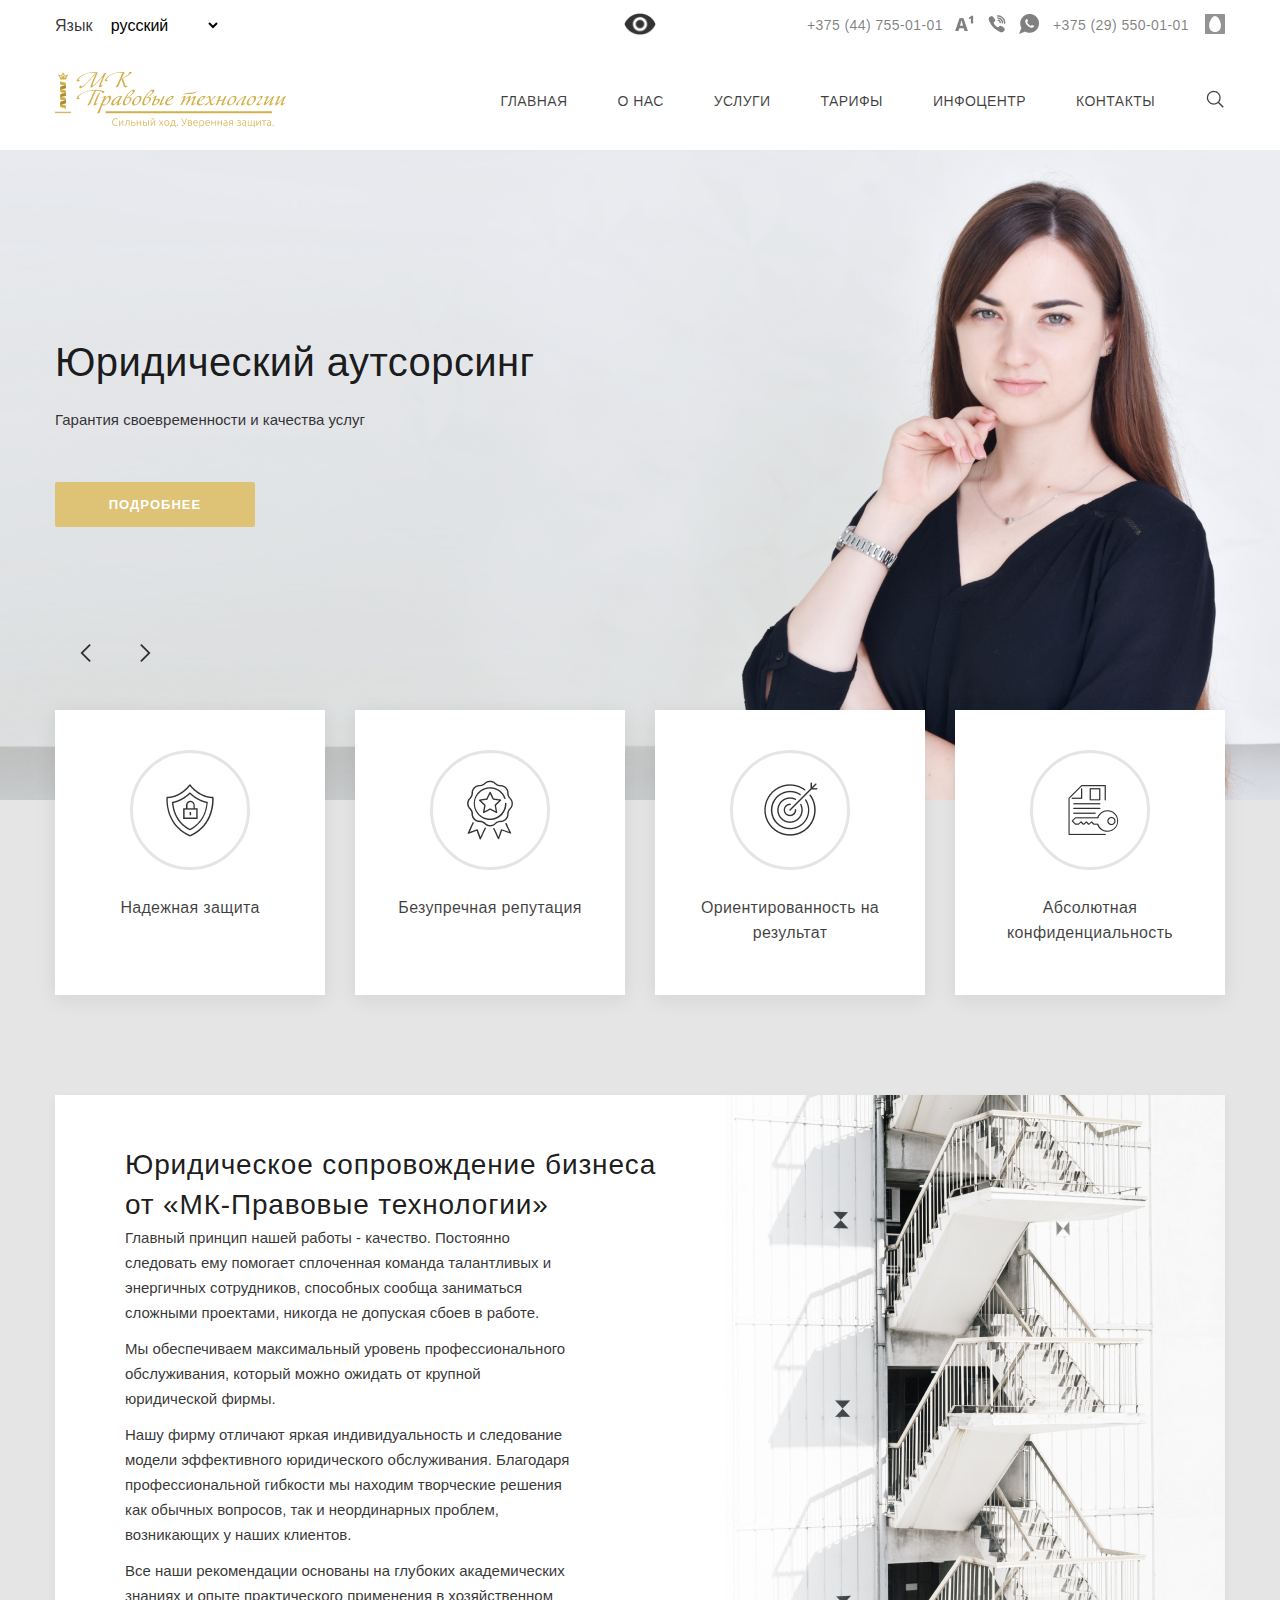
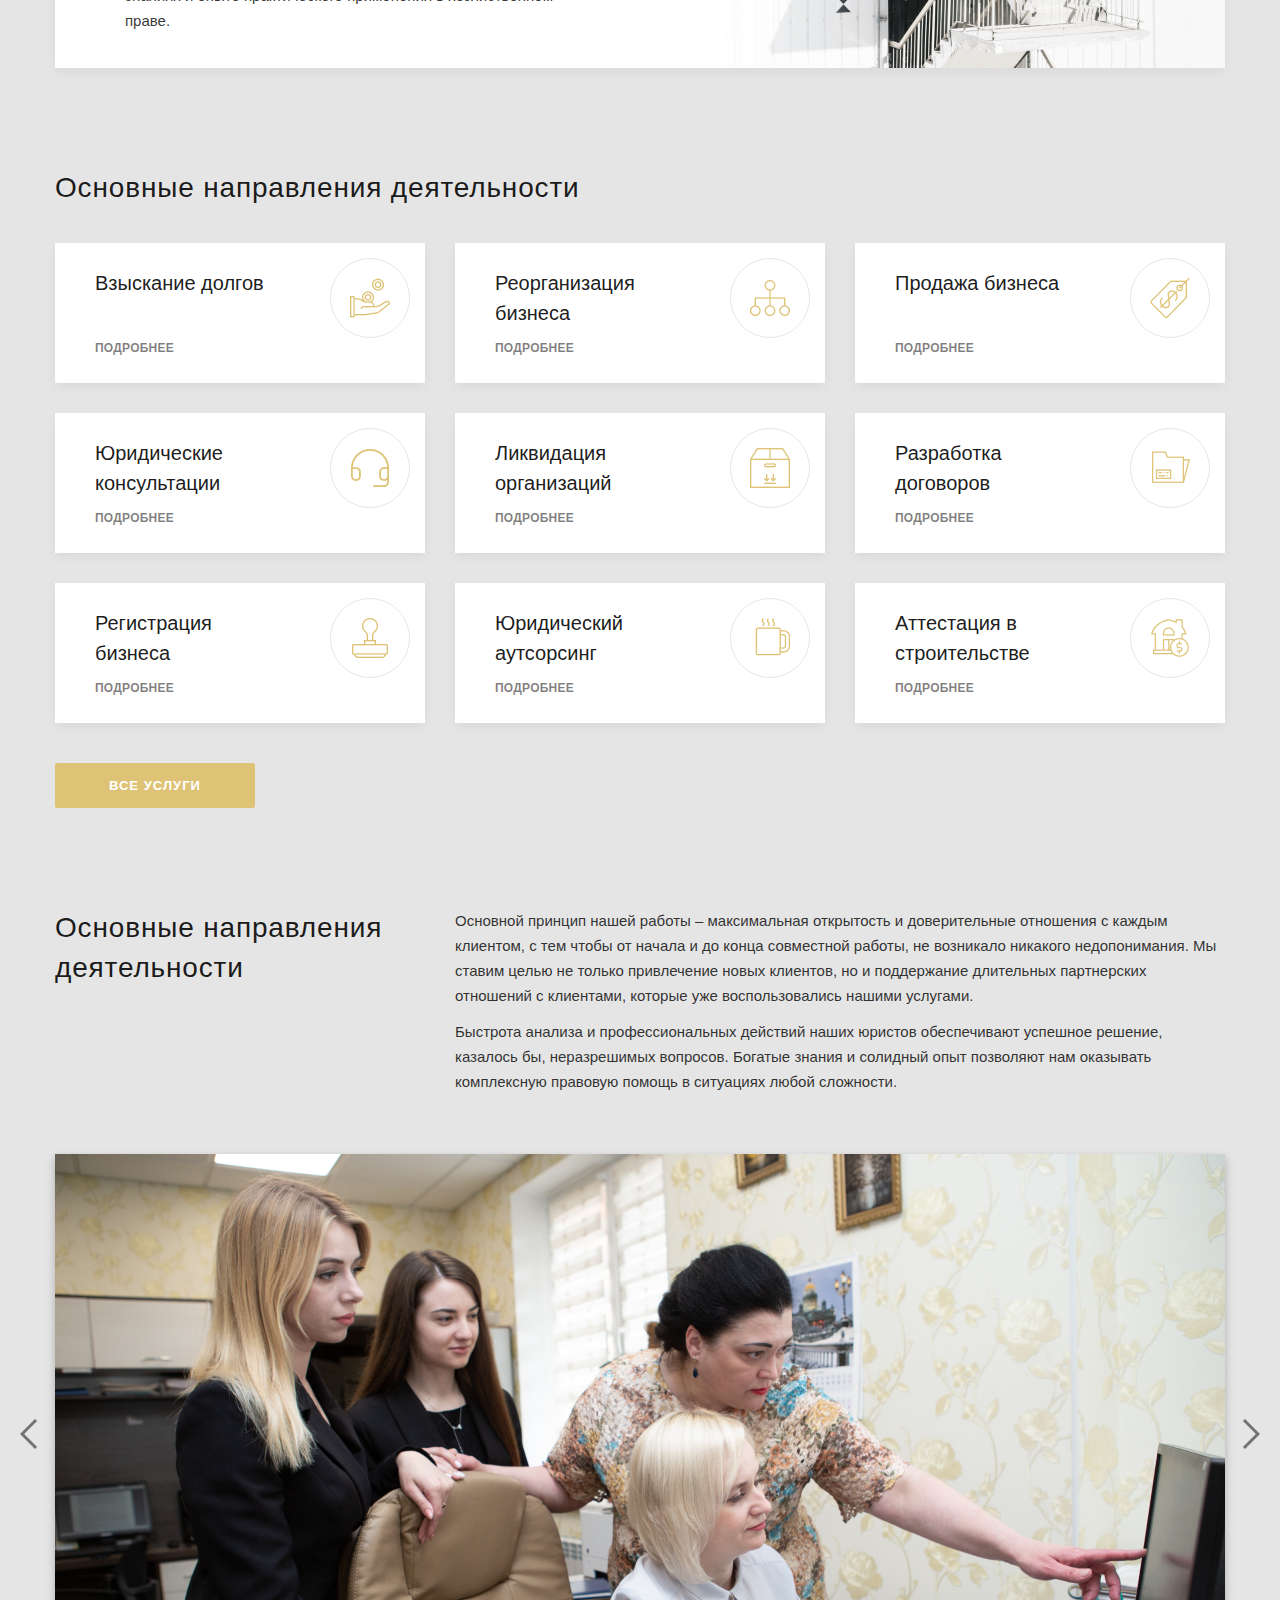
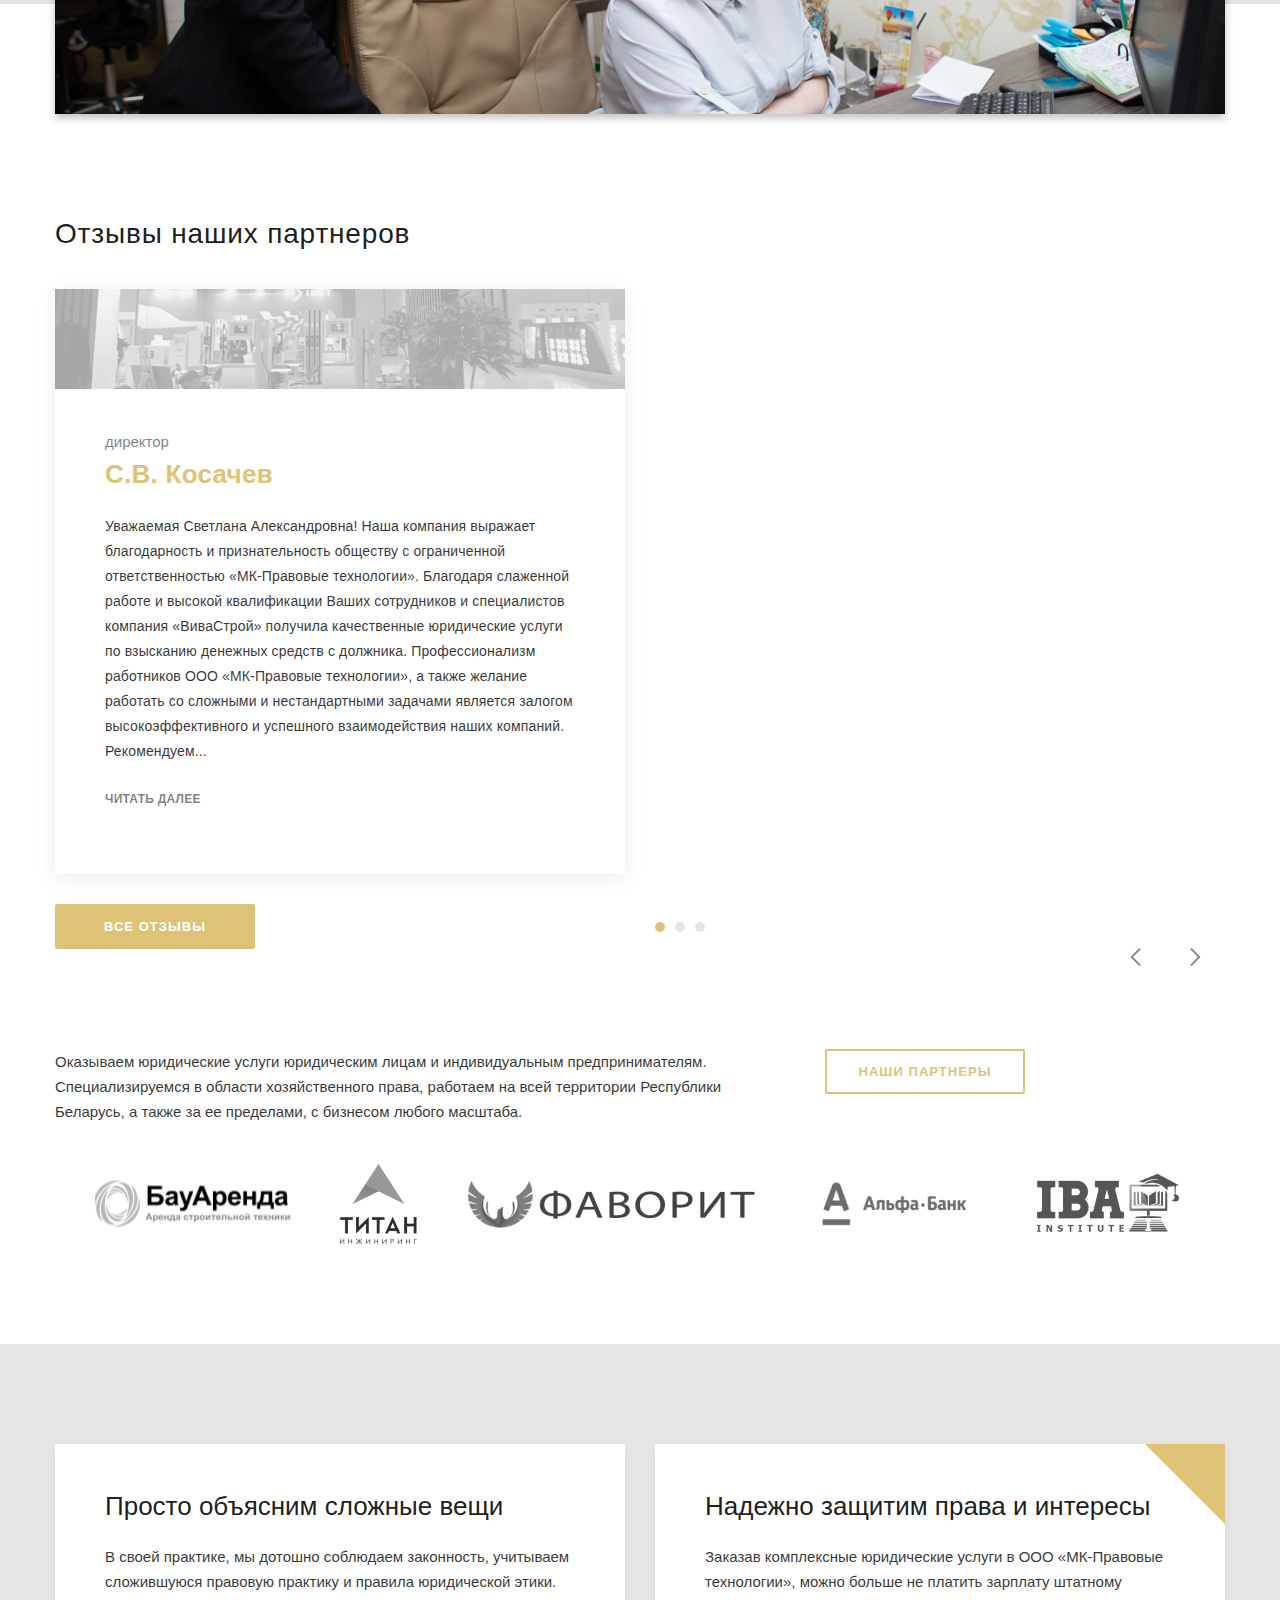
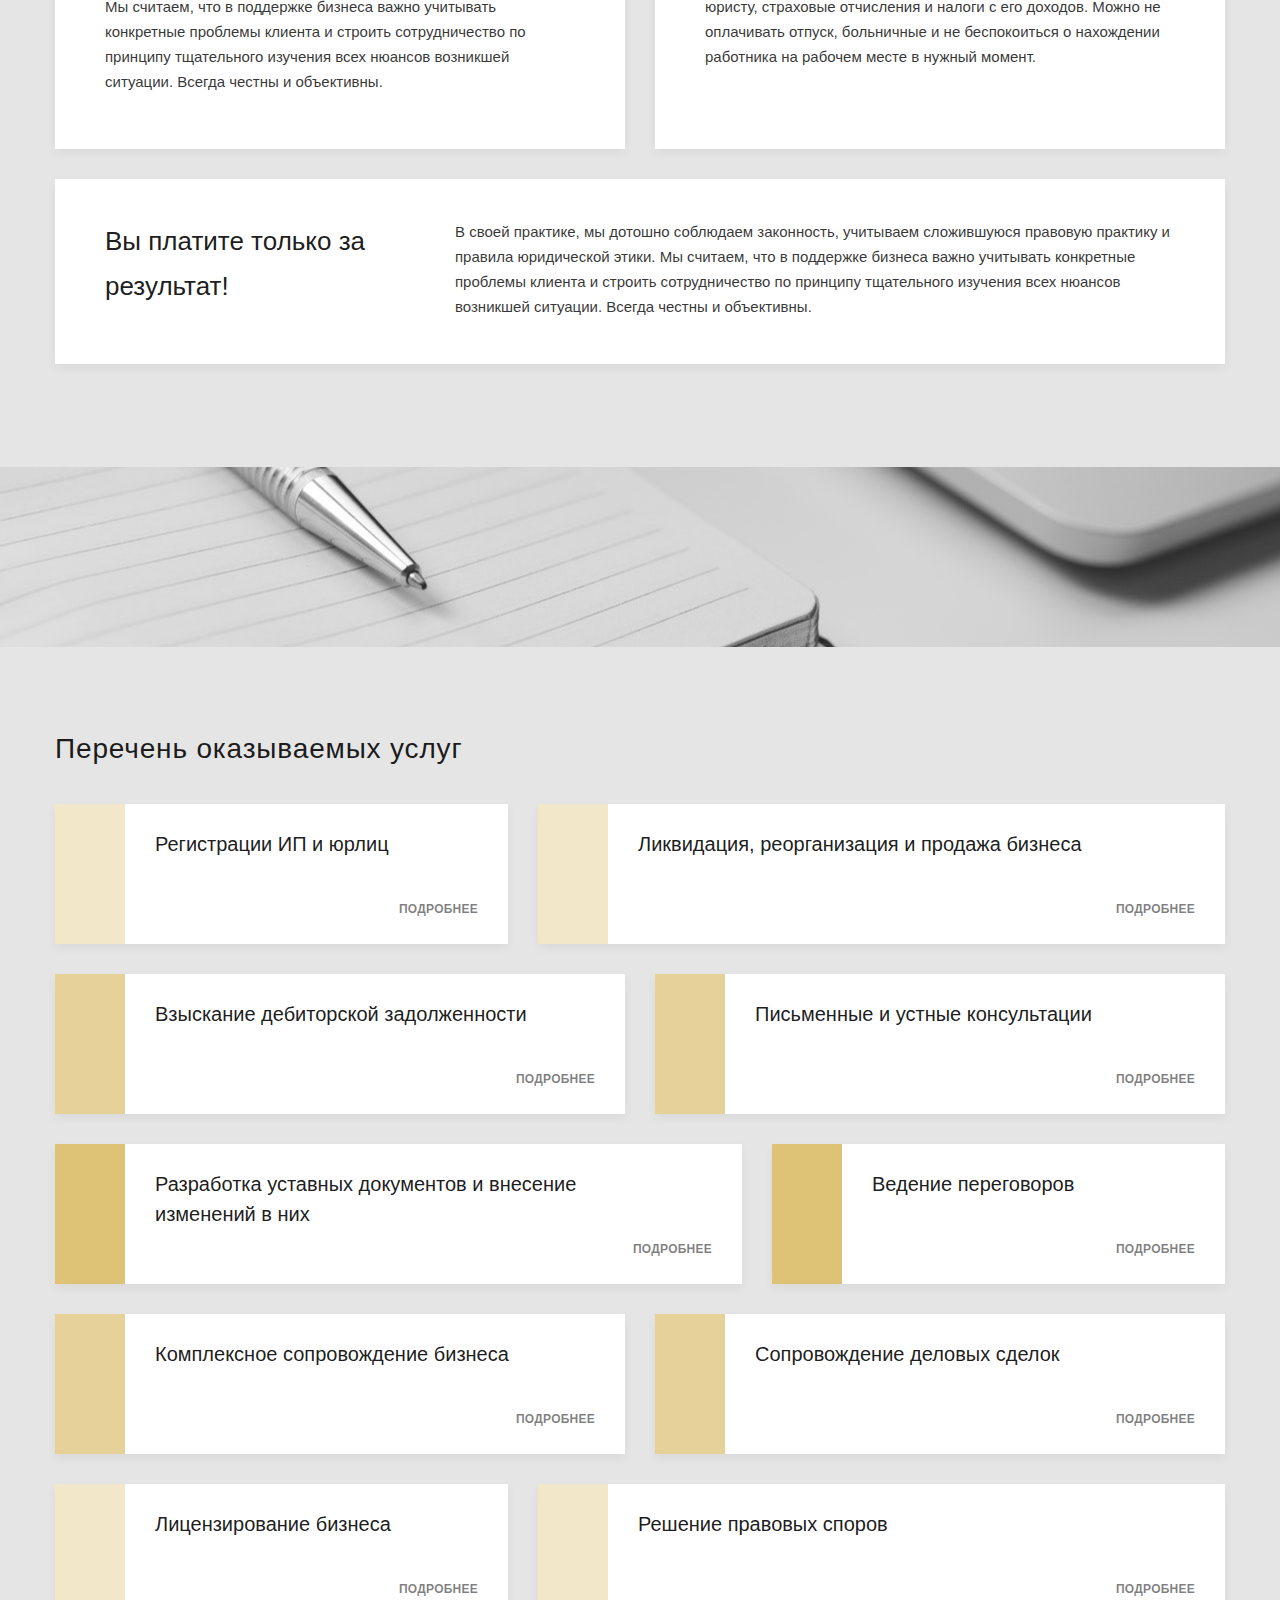
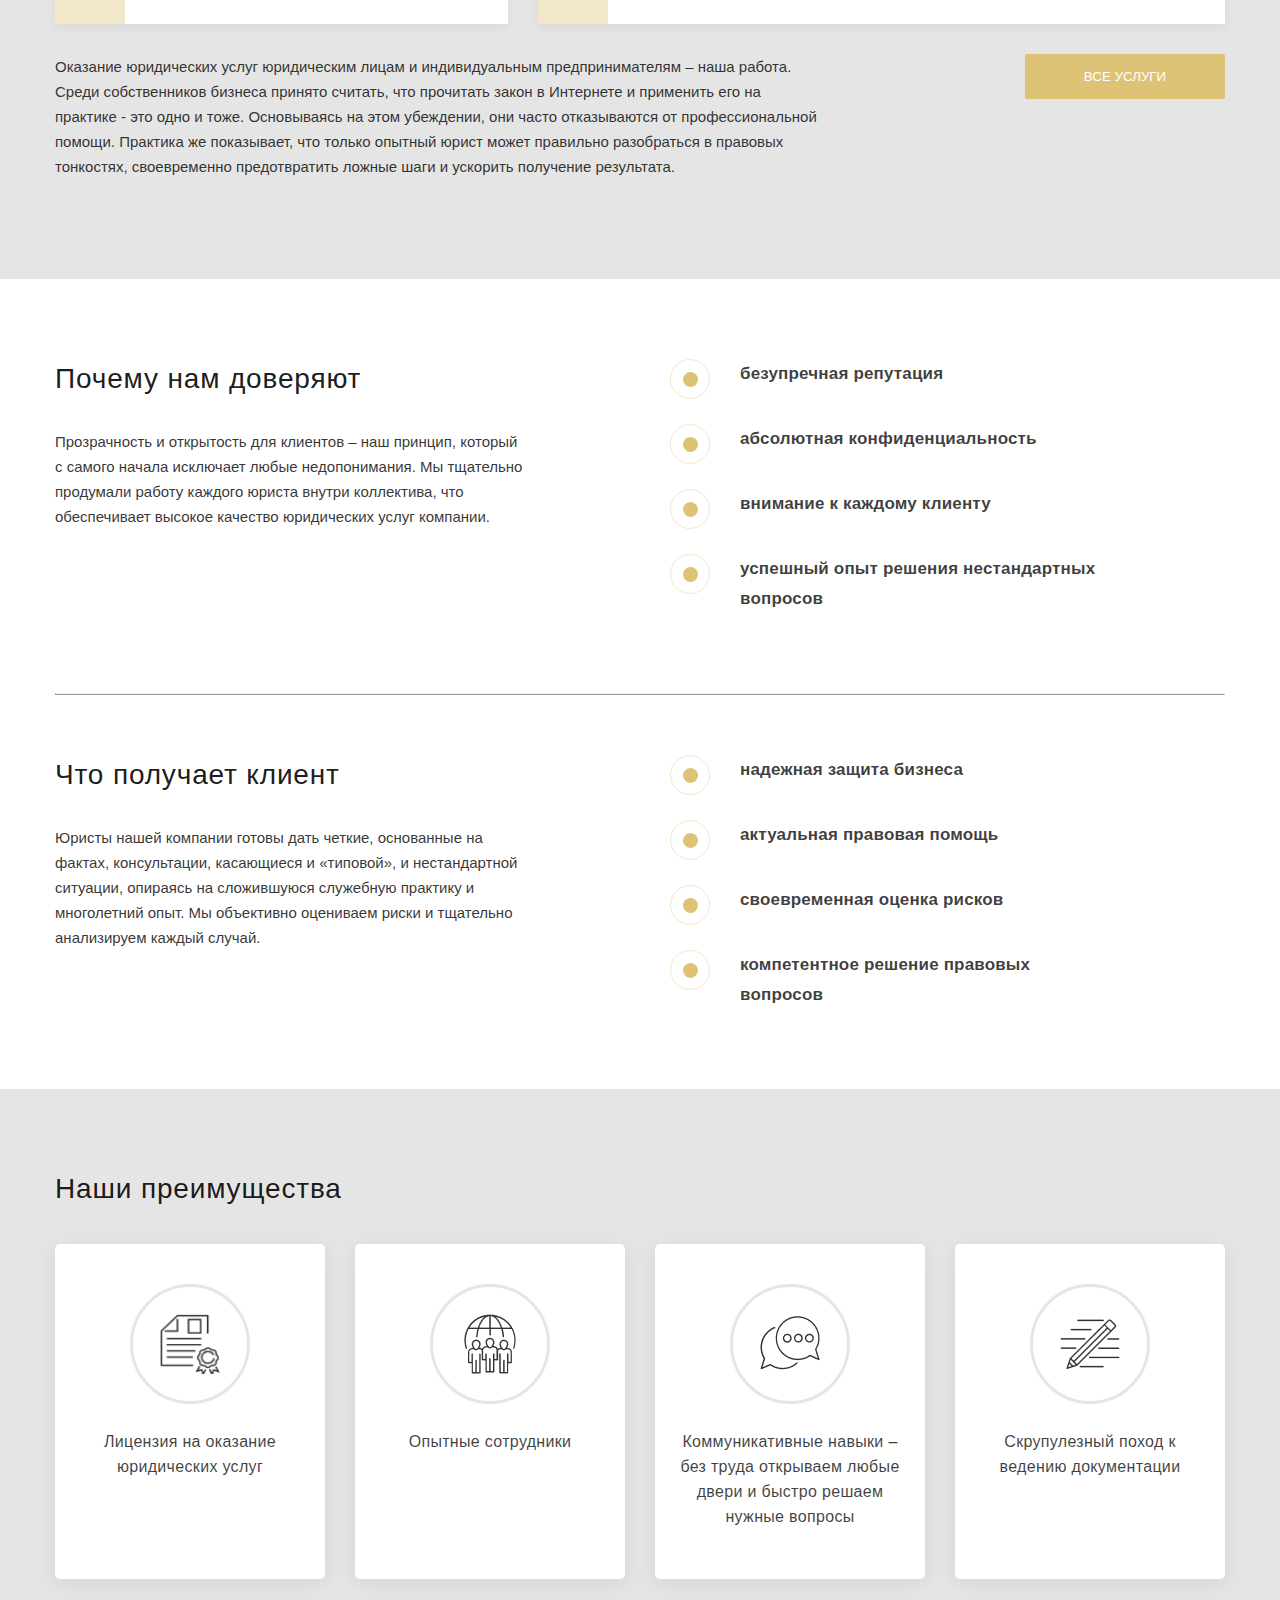
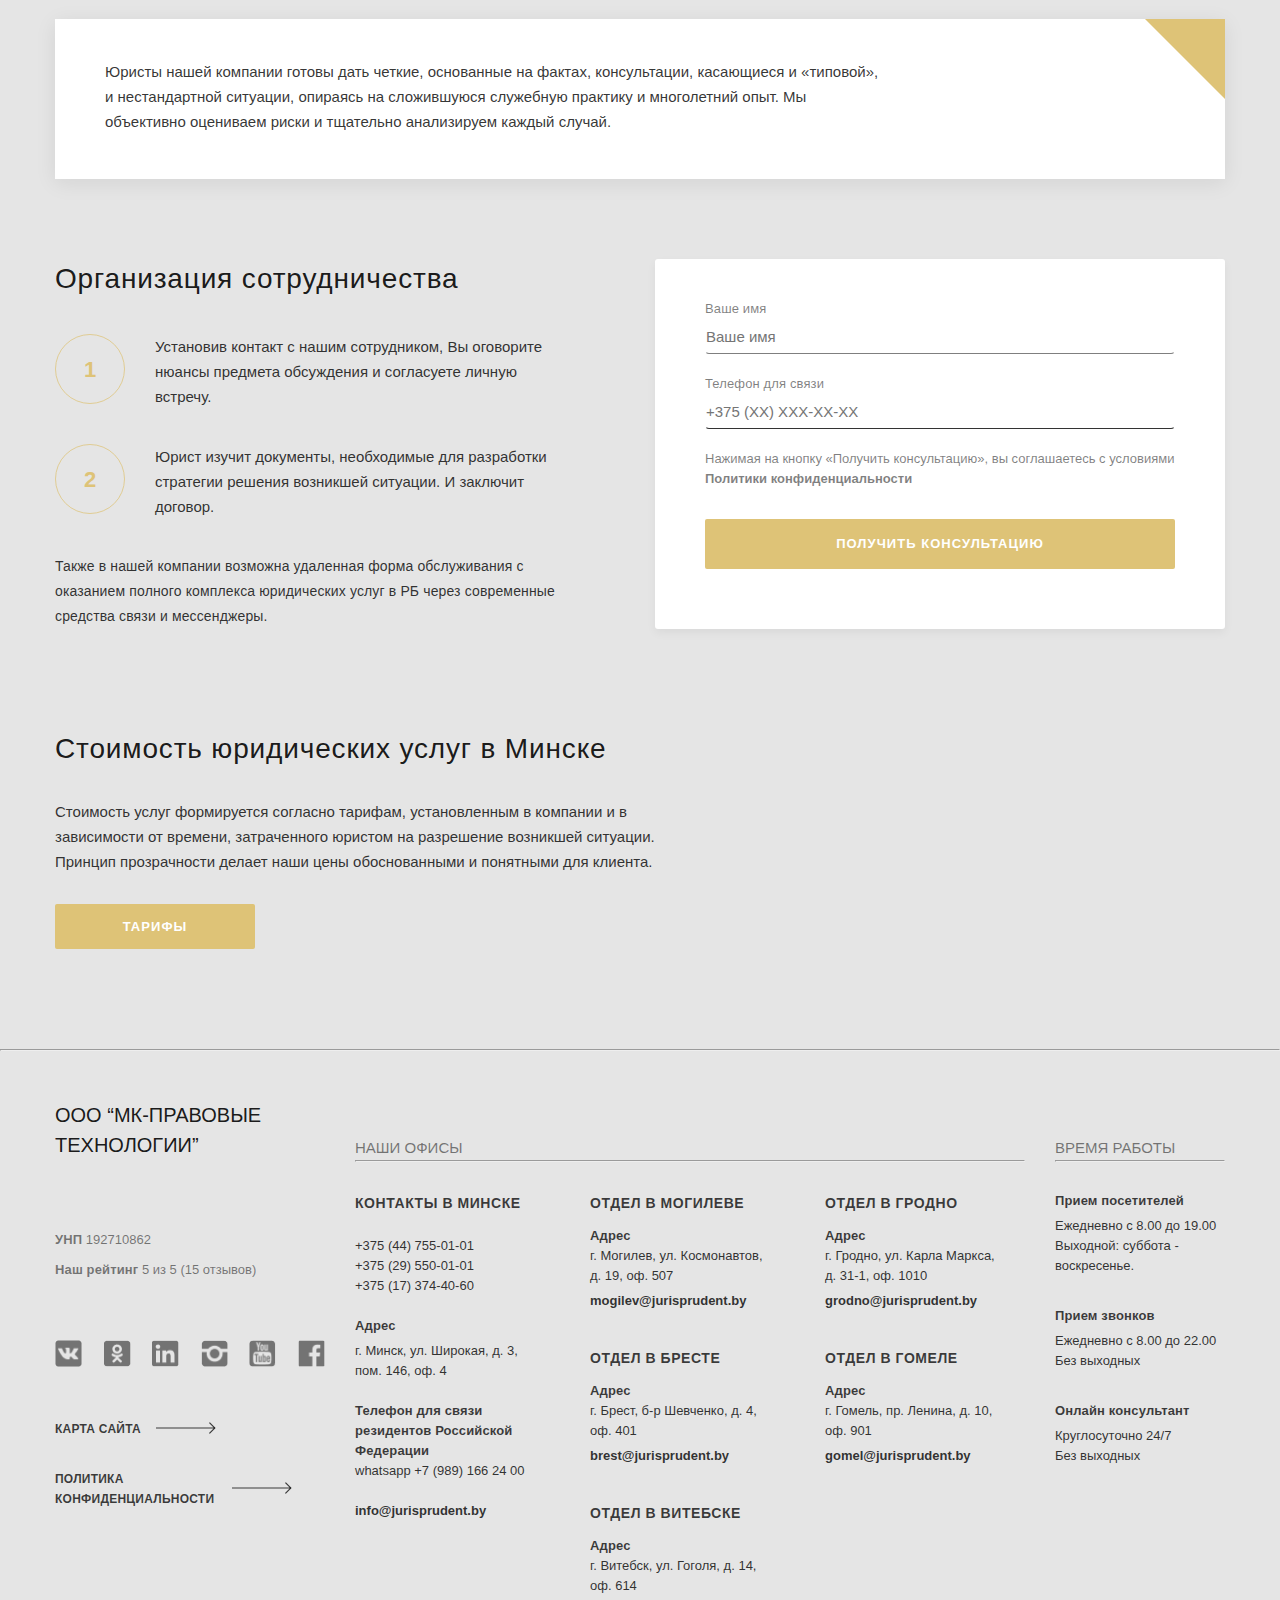
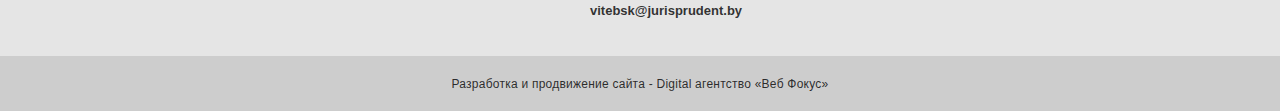
==== commit 9a311059: "feat: add main slider" ====
--- a/index.html
+++ b/index.html
@@ -84,28 +84,97 @@
         </div>
     </header> <!-- /header -->
 
-    <div class="main_slider">
-        <div class="container">
-            <div class="main_slider_content">
-                <h2 class="main_slider_head" id="main_slider_head">
-                    Юридический аутсорсинг
-                </h2>
-                <p class="main_slider_title" id="main_slider_title">
-                    Гарантия своевременности и качества услуг
-                </p>
-                <button class="main_slider_button" id="main_slider_button">
-                    Подробнее
-                </button>
-            </div>
-
-            <div class="main_slider_arrow_left" id="main_slider_arrow_left">
+    <div class="main_slider" id="main_slider">
+        <div class="main_slider_wrapper">
+            <div class="main_slider_item main_slider_first_item">
+                <div class="container">
+                    <div class="main_slider_content">
+                        <h2 class="main_slider_head" id="main_slider_head">
+                            Юридический аутсорсинг
+                        </h2>
+                        <p class="main_slider_title" id="main_slider_title">
+                            Гарантия своевременности и качества услуг
+                        </p>
+                        <button class="main_slider_button" id="main_slider_button">
+                            Подробнее
+                        </button>
+                    </div>
+                </div>
+            </div>
+
+            <div class="main_slider_item main_slider_second_item">
+                <div class="container">
+                    <div class="main_slider_content">
+                        <h2 class="main_slider_head" id="main_slider_head">
+                            Юридическая консультация
+                        </h2>
+                        <p class="main_slider_title" id="main_slider_title">
+                            Детальные разъяснения вопросов по ведению бизнеса от профессионалов
+                        </p>
+                        <button class="main_slider_button" id="main_slider_button">
+                            Подробнее
+                        </button>
+                    </div>
+                </div>
+            </div>
+
+            <div class="main_slider_item main_slider_third_item">
+                <div class="container">
+                    <div class="main_slider_content">
+                        <h2 class="main_slider_head" id="main_slider_head">
+                            Ликвидация предприятия
+                        </h2>
+                        <p class="main_slider_title" id="main_slider_title">
+                            Эффективное решение сложных задач
+                        </p>
+                        <button class="main_slider_button" id="main_slider_button">
+                            Подробнее
+                        </button>
+                    </div>
+                </div>
+            </div>
+
+            <div class="main_slider_item main_slider_fourth_item">
+                <div class="container">
+                    <div class="main_slider_content">
+                        <h2 class="main_slider_head" id="main_slider_head">
+                            Регистрация ООО
+                        </h2>
+                        <p class="main_slider_title" id="main_slider_title">
+                            Гарантируем минимальные сроки регистрации под ключ 
+                        </p>
+                        <button class="main_slider_button" id="main_slider_button">
+                            Подробнее
+                        </button>
+                    </div>
+                </div>
+            </div>
+
+            <div class="main_slider_item main_slider_fifth_item">
+                <div class="container">
+                    <div class="main_slider_content">
+                        <h2 class="main_slider_head" id="main_slider_head">
+                            Взыскание дебиторской задолженности
+                        </h2>
+                        <p class="main_slider_title" id="main_slider_title">
+                            Индивидуальный подход и нацеленность на достижение результата
+                        </p>
+                        <button class="main_slider_button" id="main_slider_button">
+                            Подробнее
+                        </button>
+                    </div>
+                </div>
+            </div>
+        </div>
+
+        <div class="container" id="container_main_slider">
+            <div class="main_slider_arrow_left main_slider_control" id="main_slider_arrow_left">
                 <img src="./assets/img/slider_arrow_1.png" alt="arrow_left">
             </div>
 
-            <div class="main_slider_arrow_right" id="main_slider_arrow_right">
+            <div class="main_slider_arrow_right main_slider_control" id="main_slider_arrow_right">
                 <img src="./assets/img/slider_arrow_2.png" alt="arrow_right">
             </div>
-
         </div>
     </div> <!-- /main_slider -->
 
@@ -146,7 +215,6 @@
                     Абсолютная конфиденциальность
                 </p>
             </div>
-
         </div> <!-- /features -->
 
         <div class="legal_support_business">
@@ -913,7 +981,6 @@
                     </p>
                 </div>
 
-
                 <div class="footer_time_card">
                     <p class="footer_time_heading">
                         <b>Прием звонков</b>
@@ -926,7 +993,6 @@
                     </p>
                 </div>
 
-
                 <div class="footer_time_card">
                     <p class="footer_time_heading">
                         <b>Онлайн консультант</b>
@@ -938,7 +1004,6 @@
                         Без выходных
                     </p>
                 </div>
-
             </div>
         </footer> <!-- /footer -->
     </div> <!-- /container -->
@@ -948,9 +1013,6 @@
             Разработка и продвижение сайта - Digital агентство «Веб Фокус»
         </h5>
     </div>
-
-
-
 </body>
-
+<script src="./script/script.js"></script>
 </html>--- a/styles/style.css
+++ b/styles/style.css
@@ -208,18 +208,78 @@
 
 .main_slider {
   position: absolute;
+  overflow: hidden;
   width: 100%;
   height: 650px;
   left: 0px;
   top: 150px;
+  /*background-image: url('./../assets/img/slide_1.png');
+    background-position: center center;
+    background-repeat: no-repeat no-repeat;
+    background-size: auto;*/
+}
+
+.main_slider .container {
+  height: 100%;
+}
+
+.main_slider_first_item {
   background-image: url("./../assets/img/slide_1.png");
   background-position: center center;
   background-repeat: no-repeat no-repeat;
   background-size: auto;
 }
 
-.main_slider .container {
+.main_slider_second_item {
+  background-image: url("./../assets/img/slide_2.png");
+  background-position: center center;
+  background-repeat: no-repeat no-repeat;
+  background-size: auto;
+}
+
+.main_slider_third_item {
+  background-image: url("./../assets/img/slide_3.png");
+  background-position: center center;
+  background-repeat: no-repeat no-repeat;
+  background-size: auto;
+}
+
+.main_slider_fourth_item {
+  background-image: url("./../assets/img/slide_4.png");
+  background-position: center center;
+  background-repeat: no-repeat no-repeat;
+  background-size: auto;
+}
+
+.main_slider_fifth_item {
+  background-image: url("./../assets/img/slide_5.png");
+  background-position: center center;
+  background-repeat: no-repeat no-repeat;
+  background-size: auto;
+}
+
+.main_slider_wrapper {
+  display: -webkit-box;
+  display: -ms-flexbox;
+  display: flex;
   height: 100%;
+  -webkit-transition: -webkit-transform 0.7s ease;
+  transition: -webkit-transform 0.7s ease;
+  transition: transform 0.7s ease;
+  transition: transform 0.7s ease, -webkit-transform 0.7s ease;
+}
+
+.main_slider_item {
+  -webkit-box-flex: 0;
+      -ms-flex: 0 0 100%;
+          flex: 0 0 100%;
+  max-width: 100%;
+  height: 100%;
+}
+
+#container_main_slider {
+  height: 60px;
+  margin-top: -6%;
 }
 
 .main_slider_content {
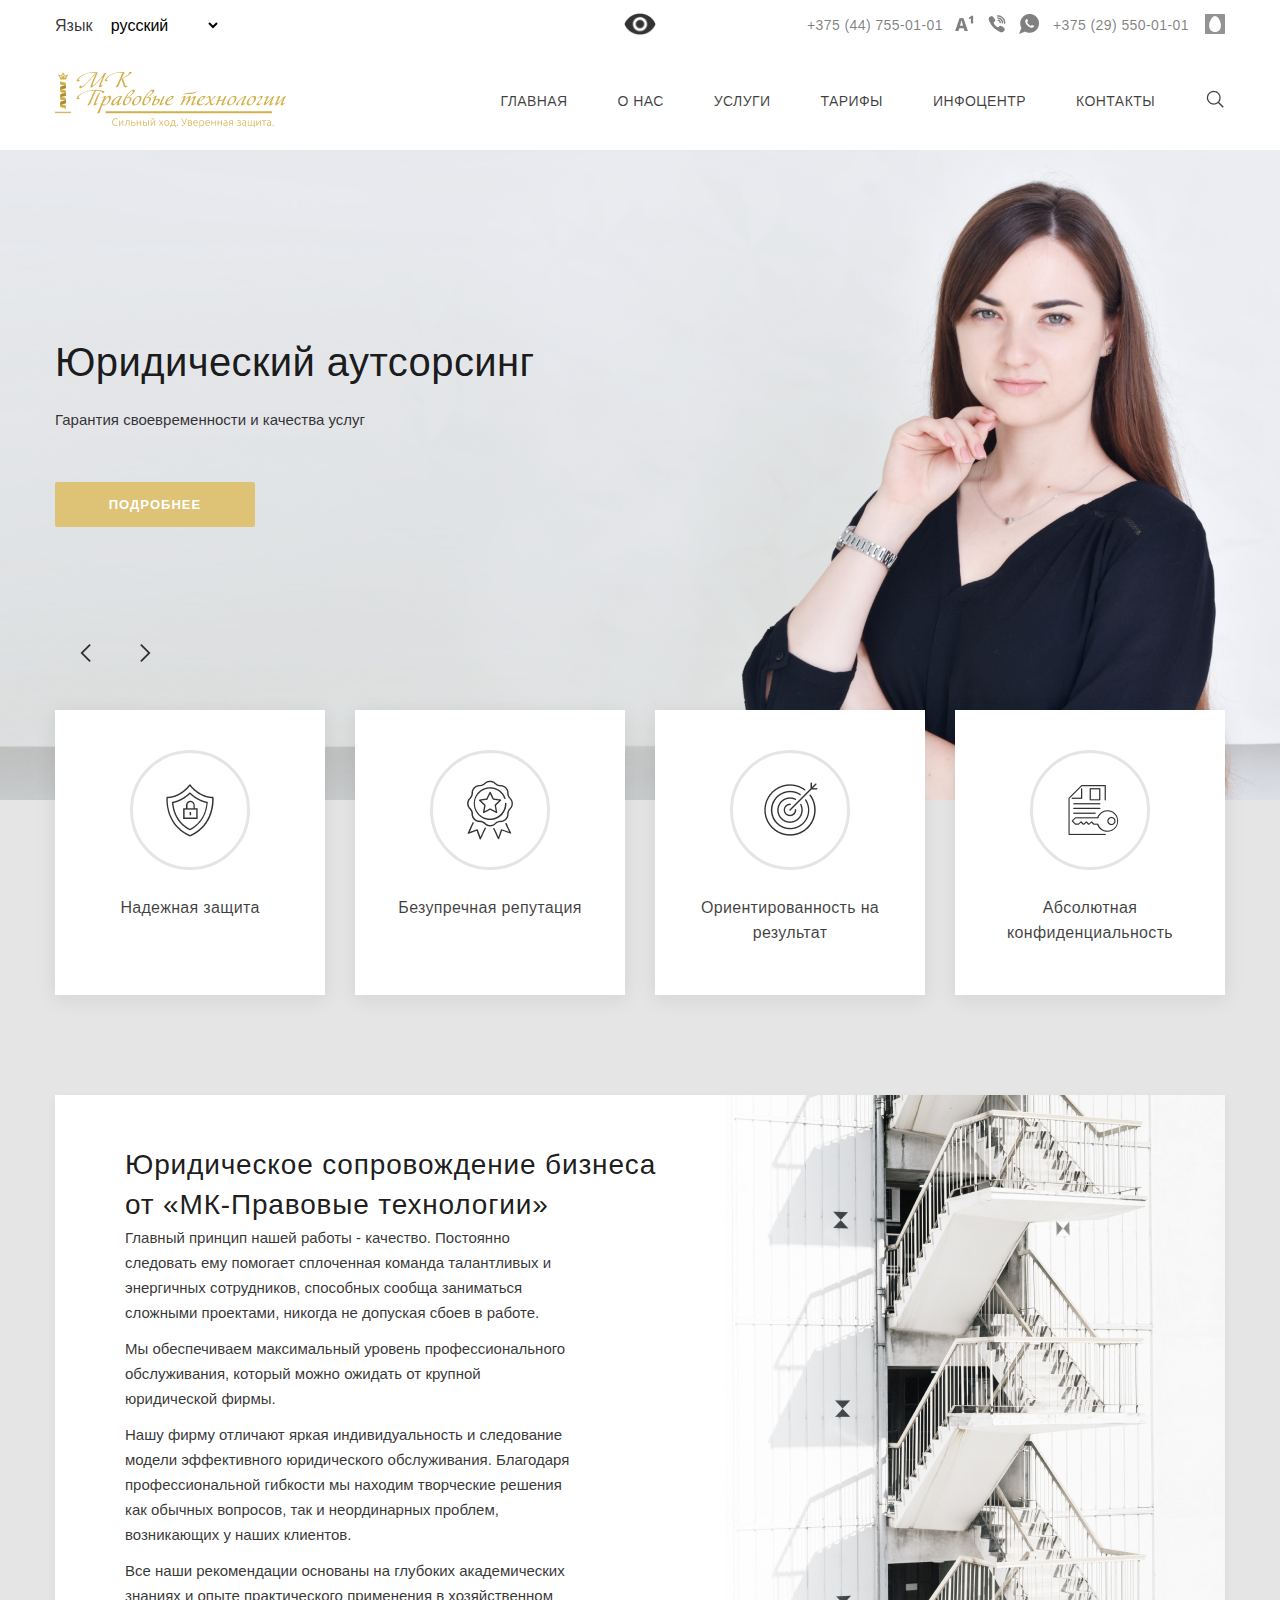
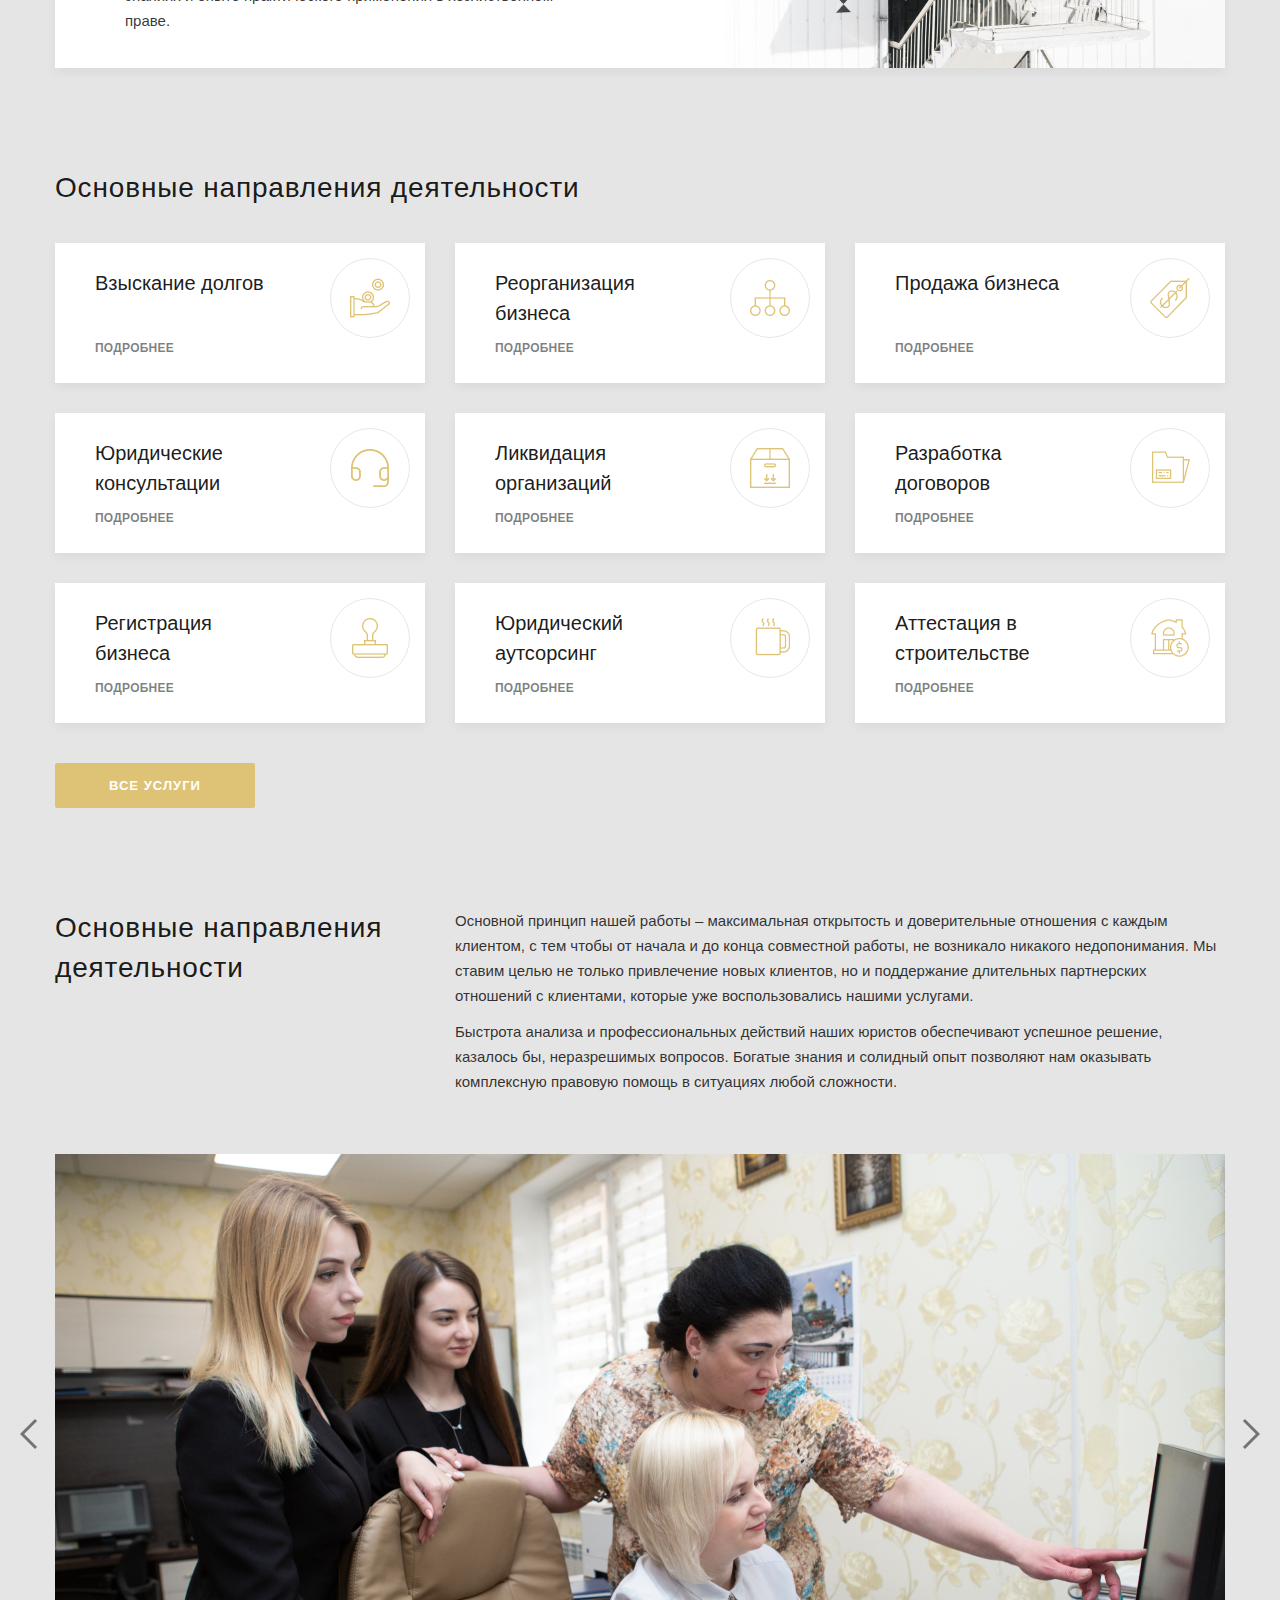
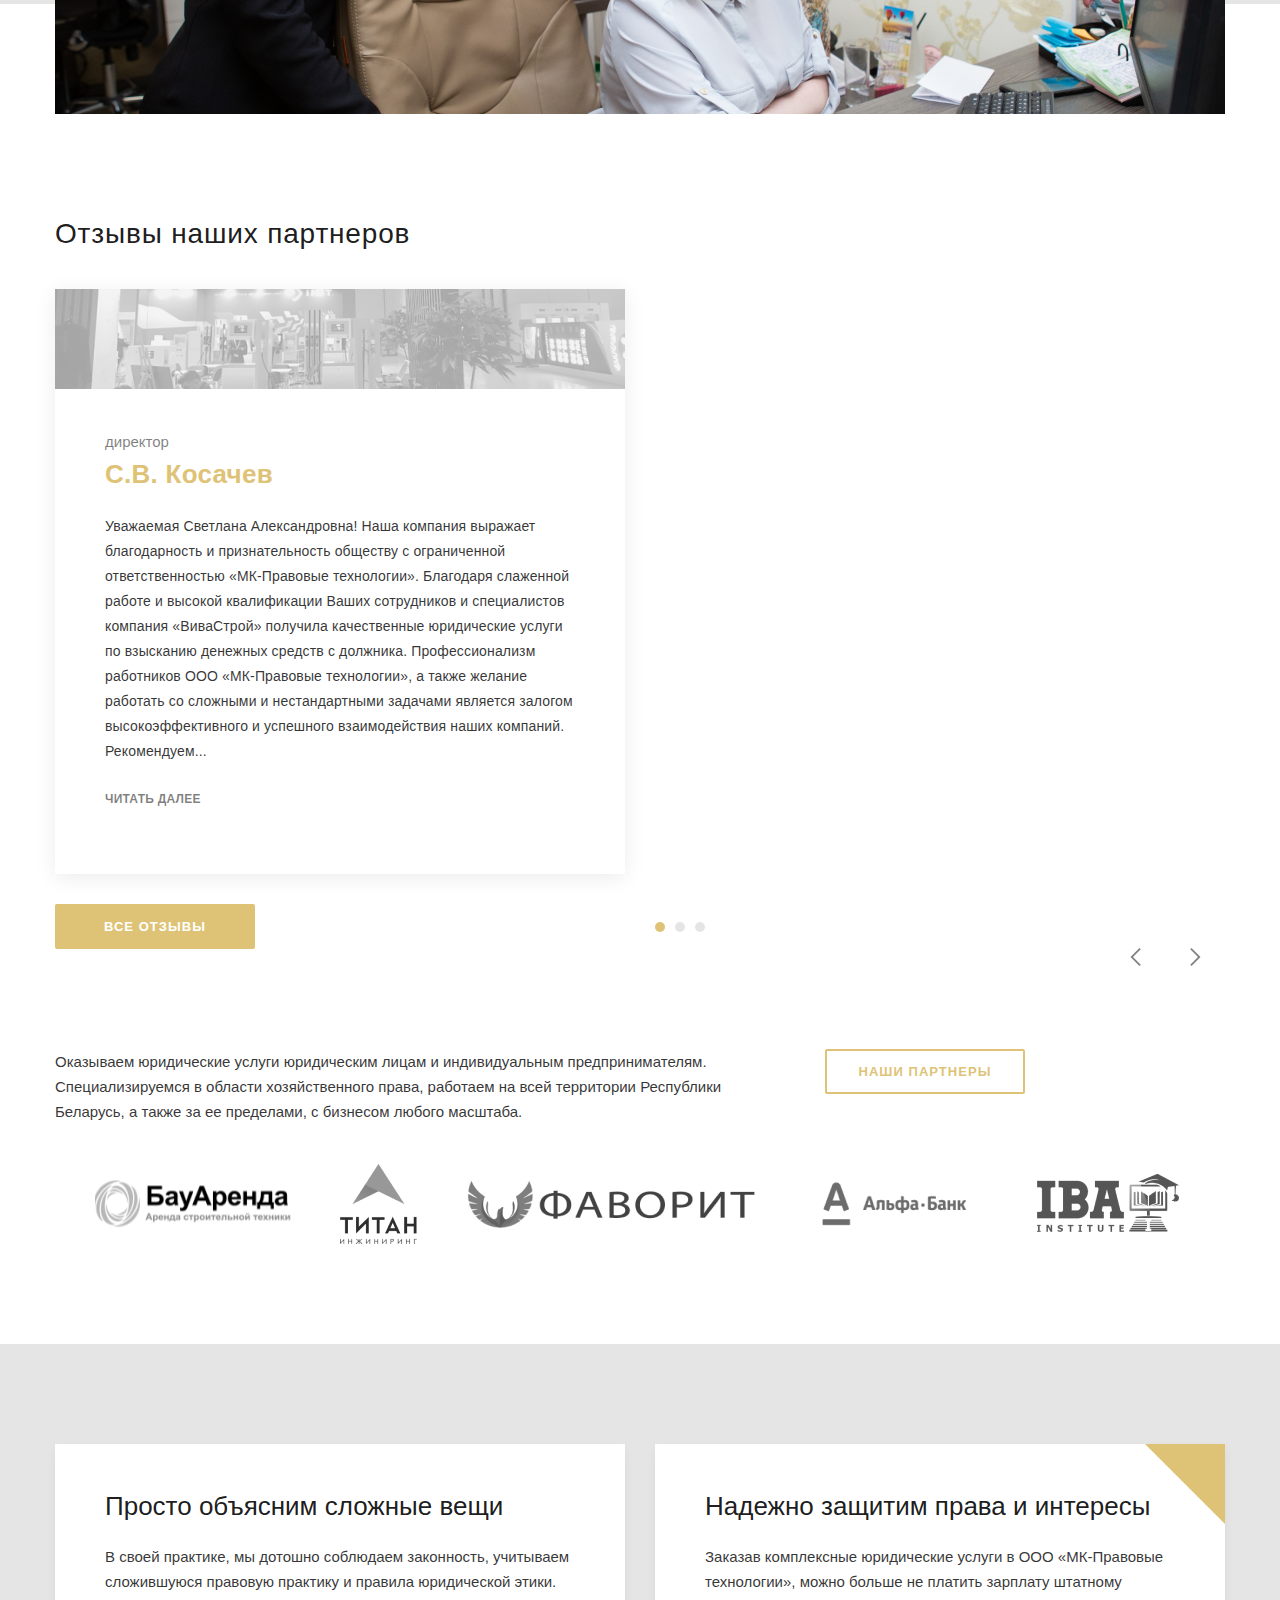
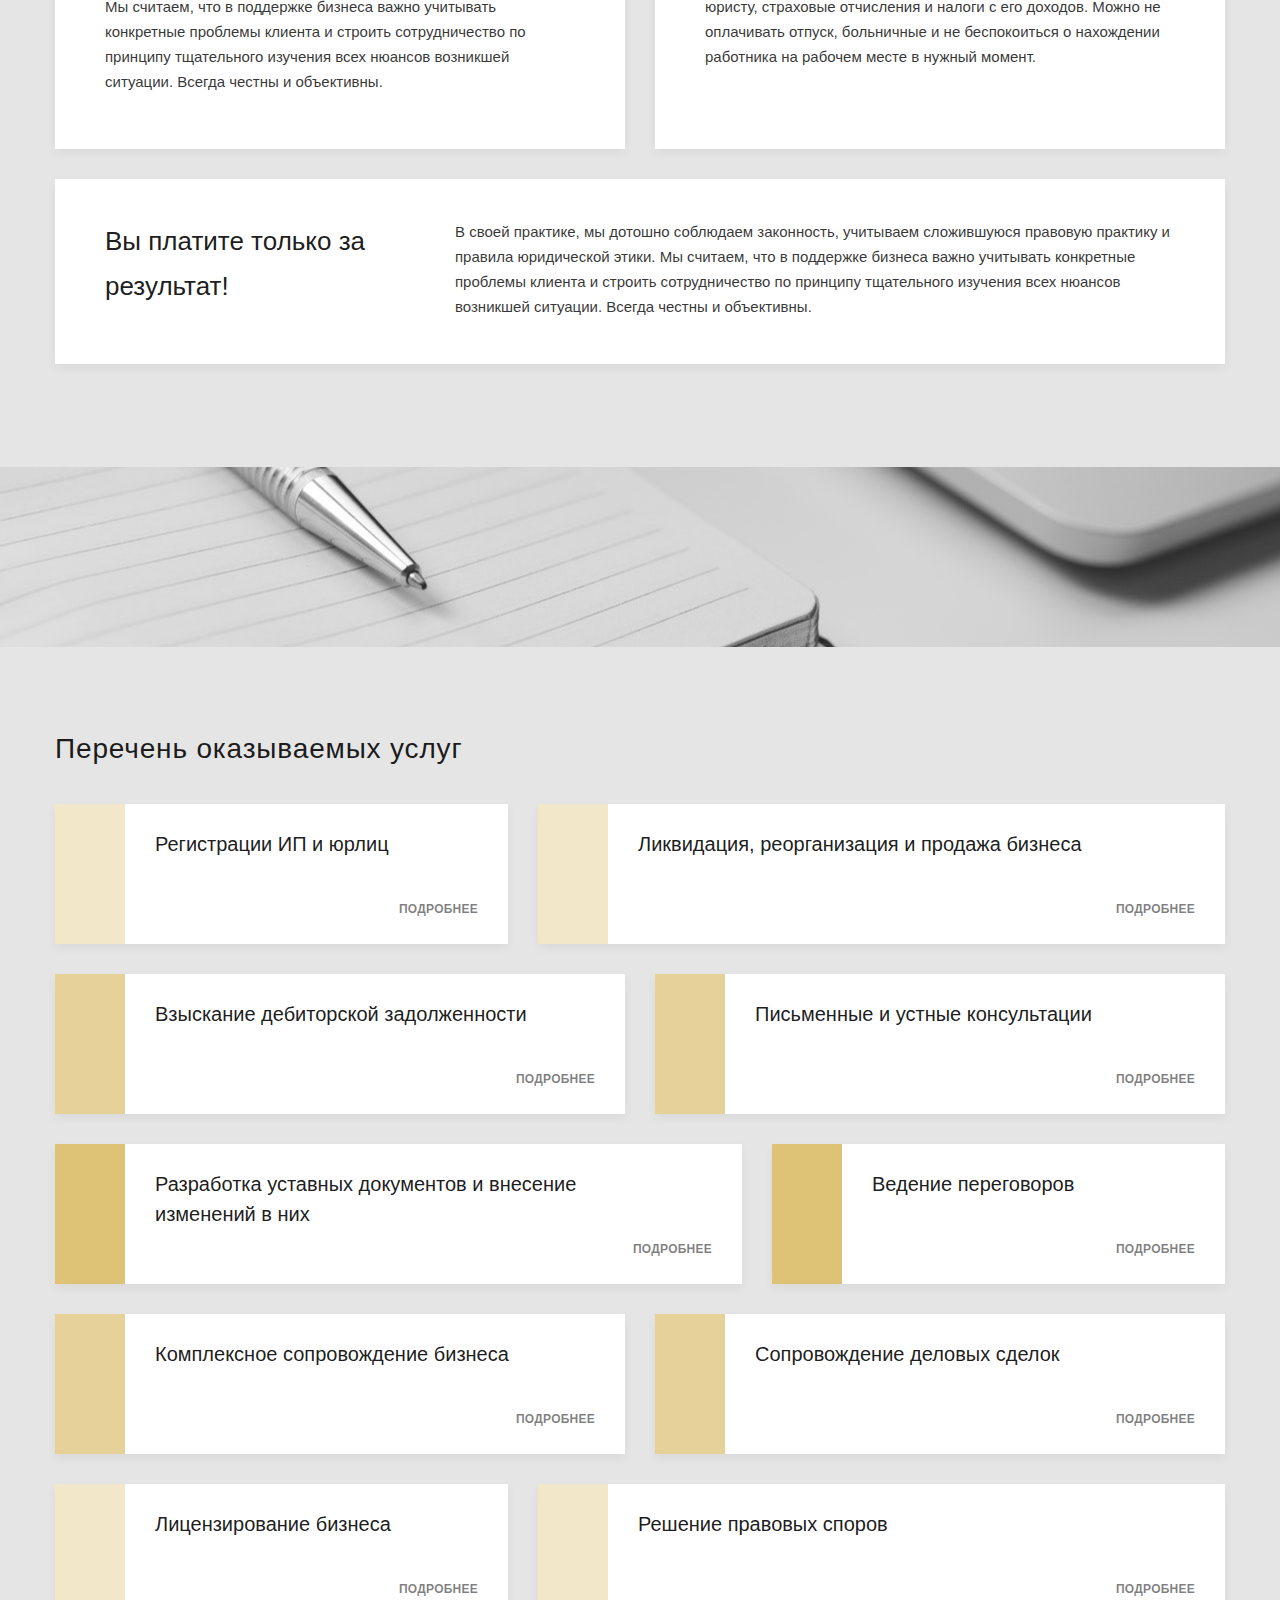
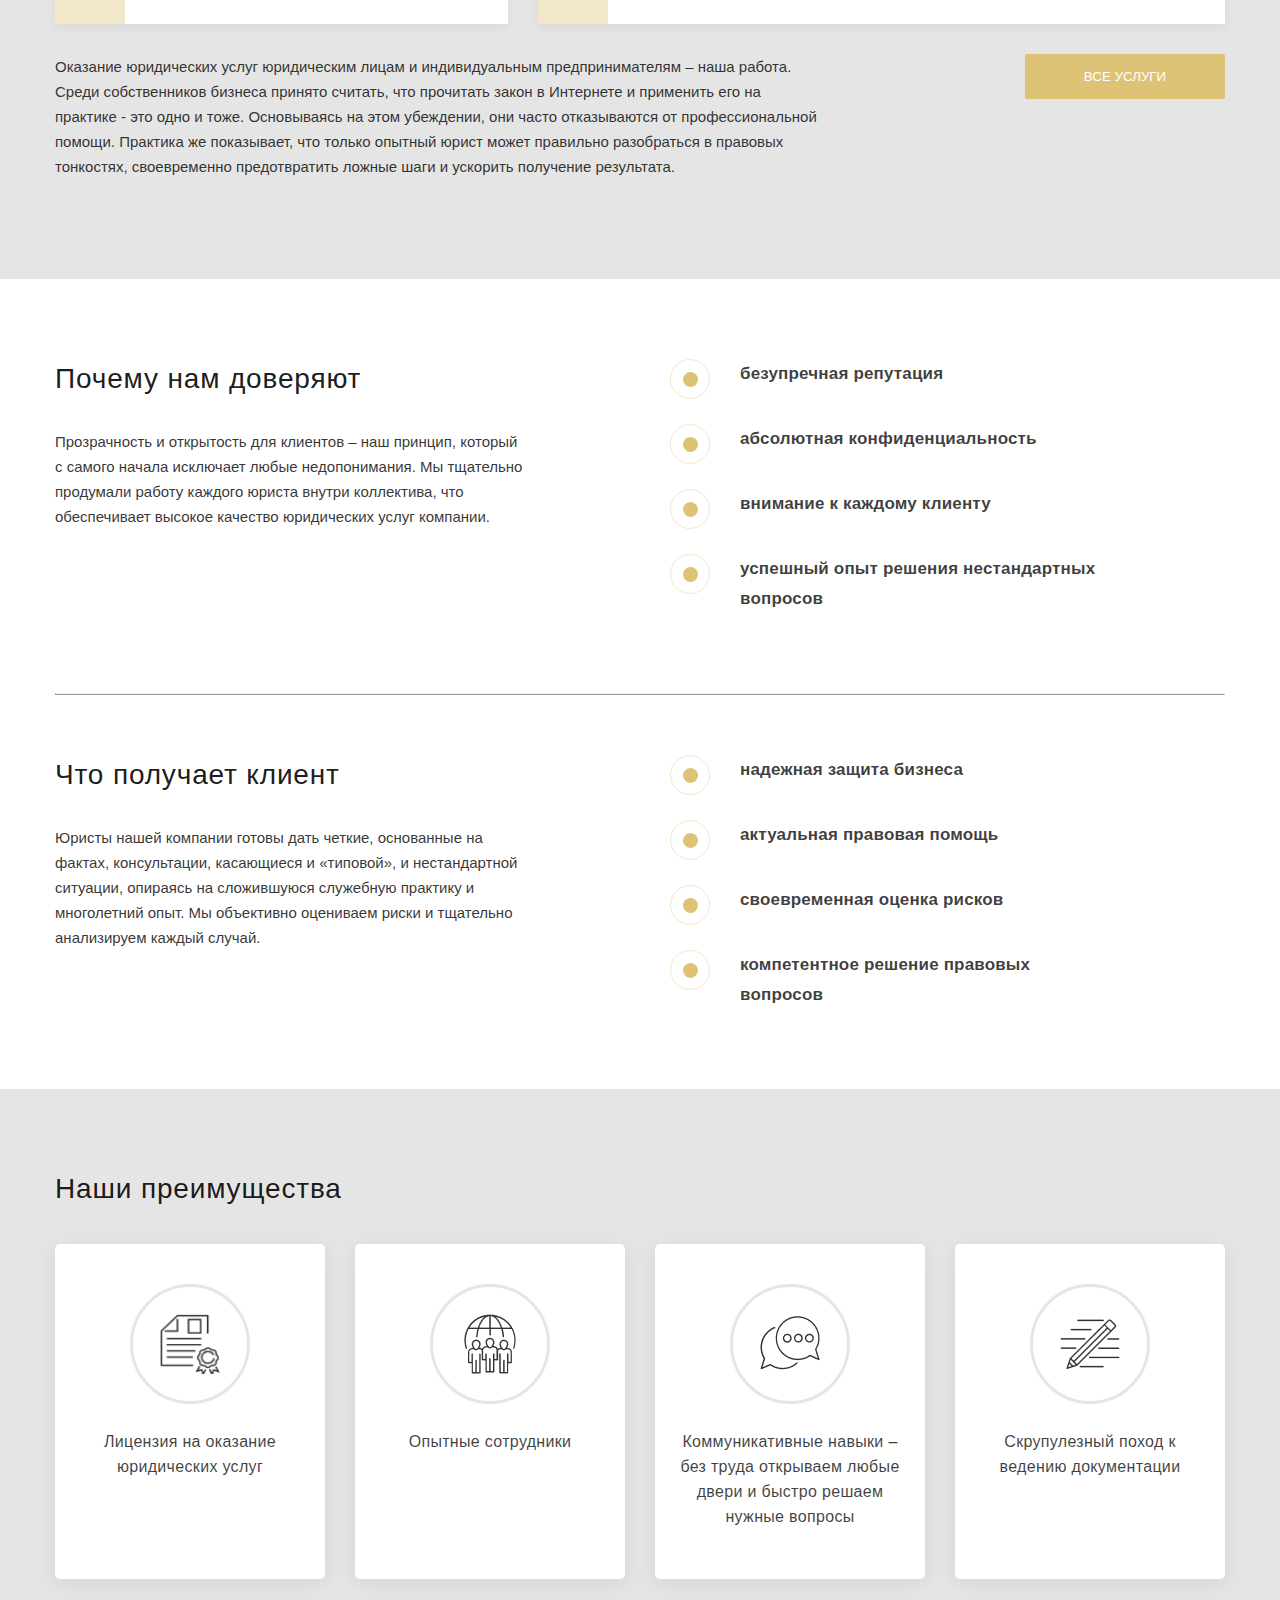
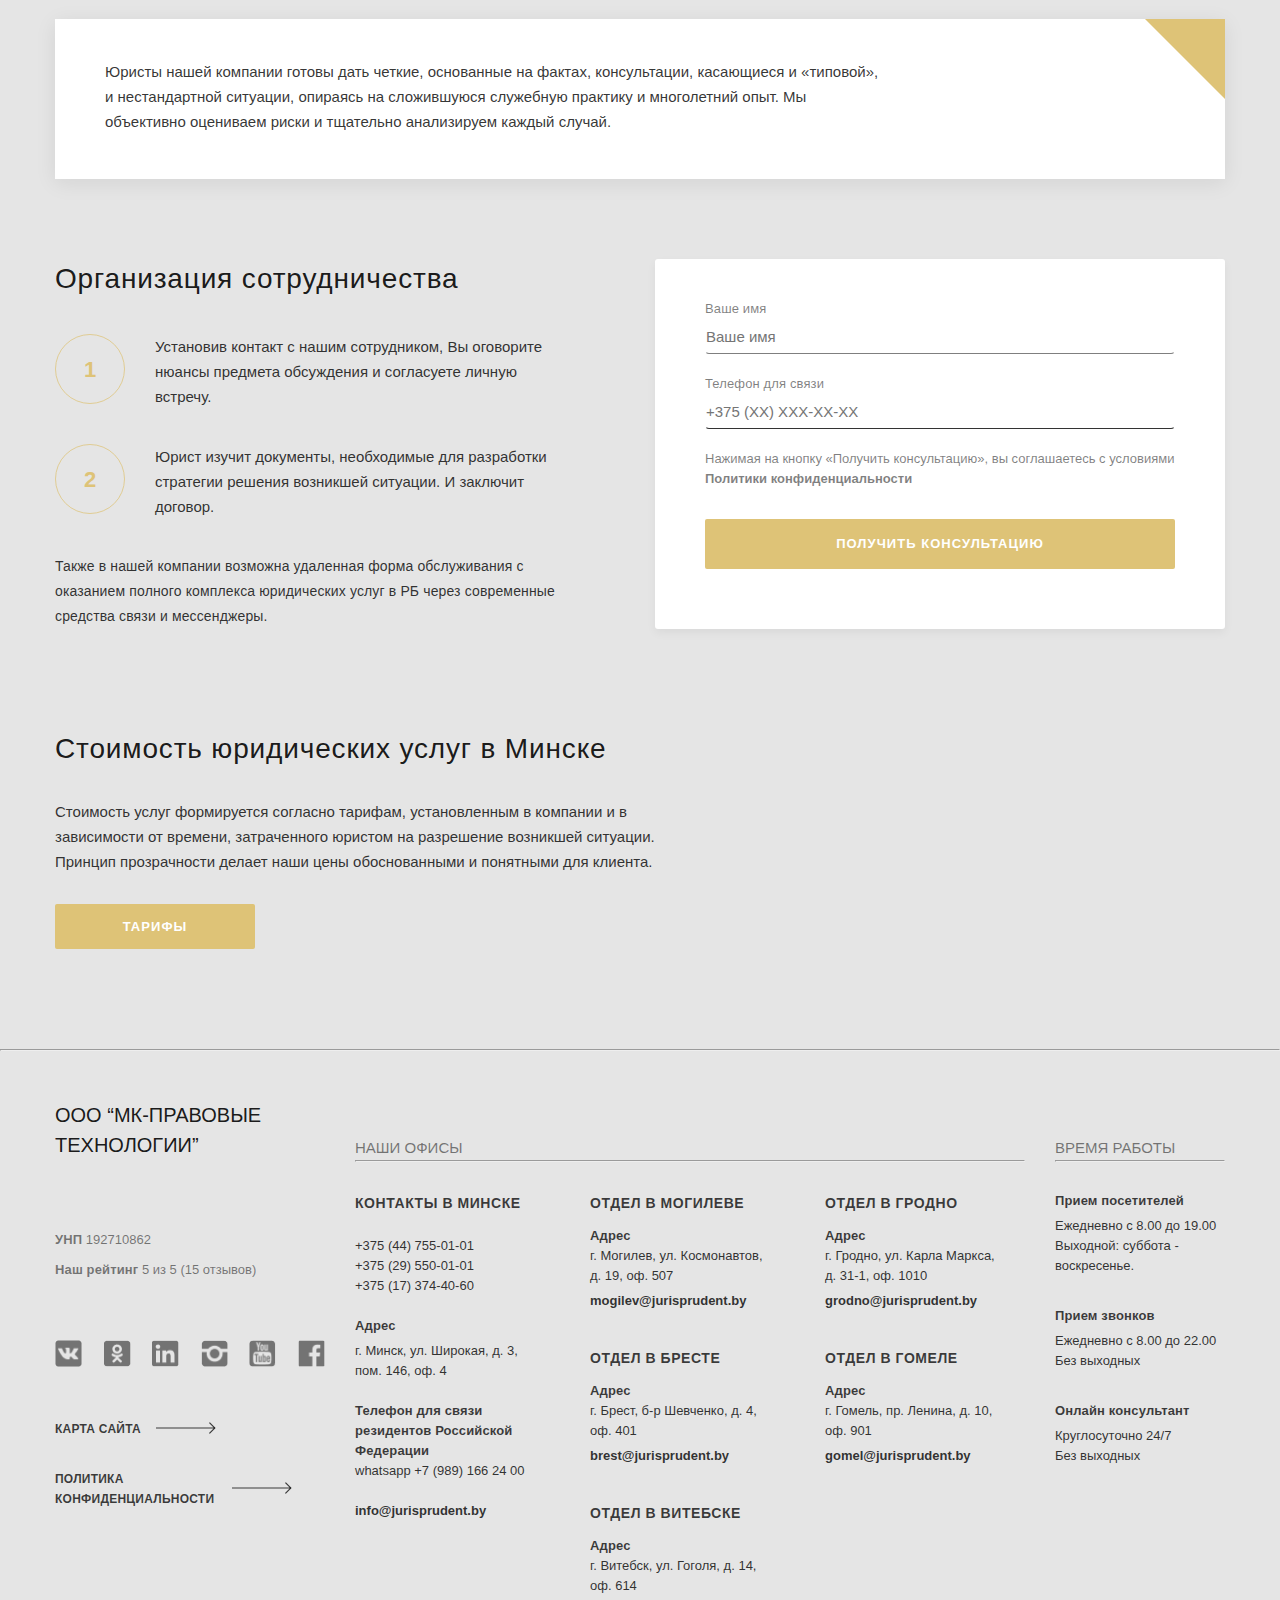
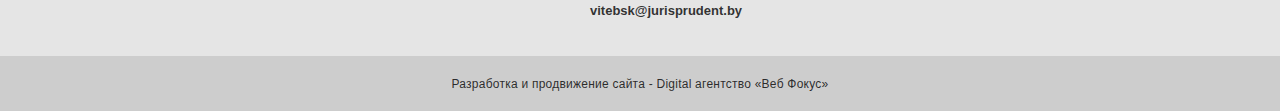
==== commit 87b39c17: "feat: add activities slider" ====
--- a/index.html
+++ b/index.html
@@ -141,7 +141,7 @@
                             Регистрация ООО
                         </h2>
                         <p class="main_slider_title" id="main_slider_title">
-                            Гарантируем минимальные сроки регистрации под ключ 
+                            Гарантируем минимальные сроки регистрации под ключ
                         </p>
                         <button class="main_slider_button" id="main_slider_button">
                             Подробнее
@@ -363,15 +363,33 @@
             </div>
         </div> <!-- /activities_description -->
 
-        <div class="activities_slider">
-            <div class="activities_slider_img">
-                <img src="./assets/img/slider_2_1.png" alt="activities">
-            </div>
+        <div class="activities_slider_container">
+            <div class="activities_slider" id="activities_slider">
+                <div class="activities_slider_wrapper">
+                    <div class="activities_slider_img">
+                        <img src="./assets/img/slider_2_1.png" alt="activities">
+                    </div>
+                    <div class="activities_slider_img">
+                        <img src="./assets/img/slider_2_2.png" alt="activities">
+                    </div>
+                    <div class="activities_slider_img">
+                        <img src="./assets/img/slider_2_3.png" alt="activities">
+                    </div>
+                    <div class="activities_slider_img">
+                        <img src="./assets/img/slider_2_4.png" alt="activities">
+                    </div>
+                    <div class="activities_slider_img">
+                        <img src="./assets/img/slider_2_5.png" alt="activities">
+                    </div>
+                </div>
+            </div> <!-- /activities_slider -->
+
             <img class="activities_slider_arrow_left" id="activities_slider_arrow_left"
                 src="./assets/img/slider_2_arrow_1.png" alt="arrow_left">
             <img class="activities_slider_arrow_right" id="activities_slider_arrow_right"
                 src="./assets/img/slider_2_arrow_2.png" alt="arrow_right">
-        </div> <!-- /activities_slider -->
+        </div>
+
     </div> <!-- /container -->
 
     <div class="review">
@@ -379,7 +397,7 @@
             <h2 class="review_head">Отзывы наших партнеров</h2>
 
             <div class="review_slider" id="review_slider">
-                <div class="review_slide">
+                <div class="review_slider_wrapper">
                     <div class="review_card">
                         <p class="review_card_position">директор</p>
                         <h3 class="review_card_name">С.В. Косачев</h3>
@@ -1015,4 +1033,5 @@
     </div>
 </body>
 <script src="./script/script.js"></script>
+
 </html>--- a/styles/style.css
+++ b/styles/style.css
@@ -682,18 +682,44 @@
   color: rgba(0, 0, 0, 0.8);
 }
 
+.activities_slider_container {
+  position: relative;
+  width: 100%;
+  height: auto;
+}
+
 .activities_slider {
   position: relative;
+  overflow: hidden;
   width: 100%;
   height: 560px;
   margin-top: 60px;
 }
 
+.activities_slider_wrapper {
+  display: -webkit-box;
+  display: -ms-flexbox;
+  display: flex;
+  height: 100%;
+  -webkit-transition: -webkit-transform 0.7s ease;
+  transition: -webkit-transform 0.7s ease;
+  transition: transform 0.7s ease;
+  transition: transform 0.7s ease, -webkit-transform 0.7s ease;
+}
+
 .activities_slider_img {
+  -webkit-box-flex: 0;
+      -ms-flex: 0 0 100%;
+          flex: 0 0 100%;
   width: 100%;
   height: 100%;
   -webkit-filter: drop-shadow(0px 4px 4px rgba(0, 0, 0, 0.25));
           filter: drop-shadow(0px 4px 4px rgba(0, 0, 0, 0.25));
+}
+
+.activities_slider_img img {
+  width: 100%;
+  height: 100%;
 }
 
 .activities_slider_arrow_left,
@@ -749,7 +775,7 @@
   margin-bottom: 30px;
 }
 
-.review_slide {
+.review_slider_wrapper {
   width: 100%;
   height: 100%;
 }
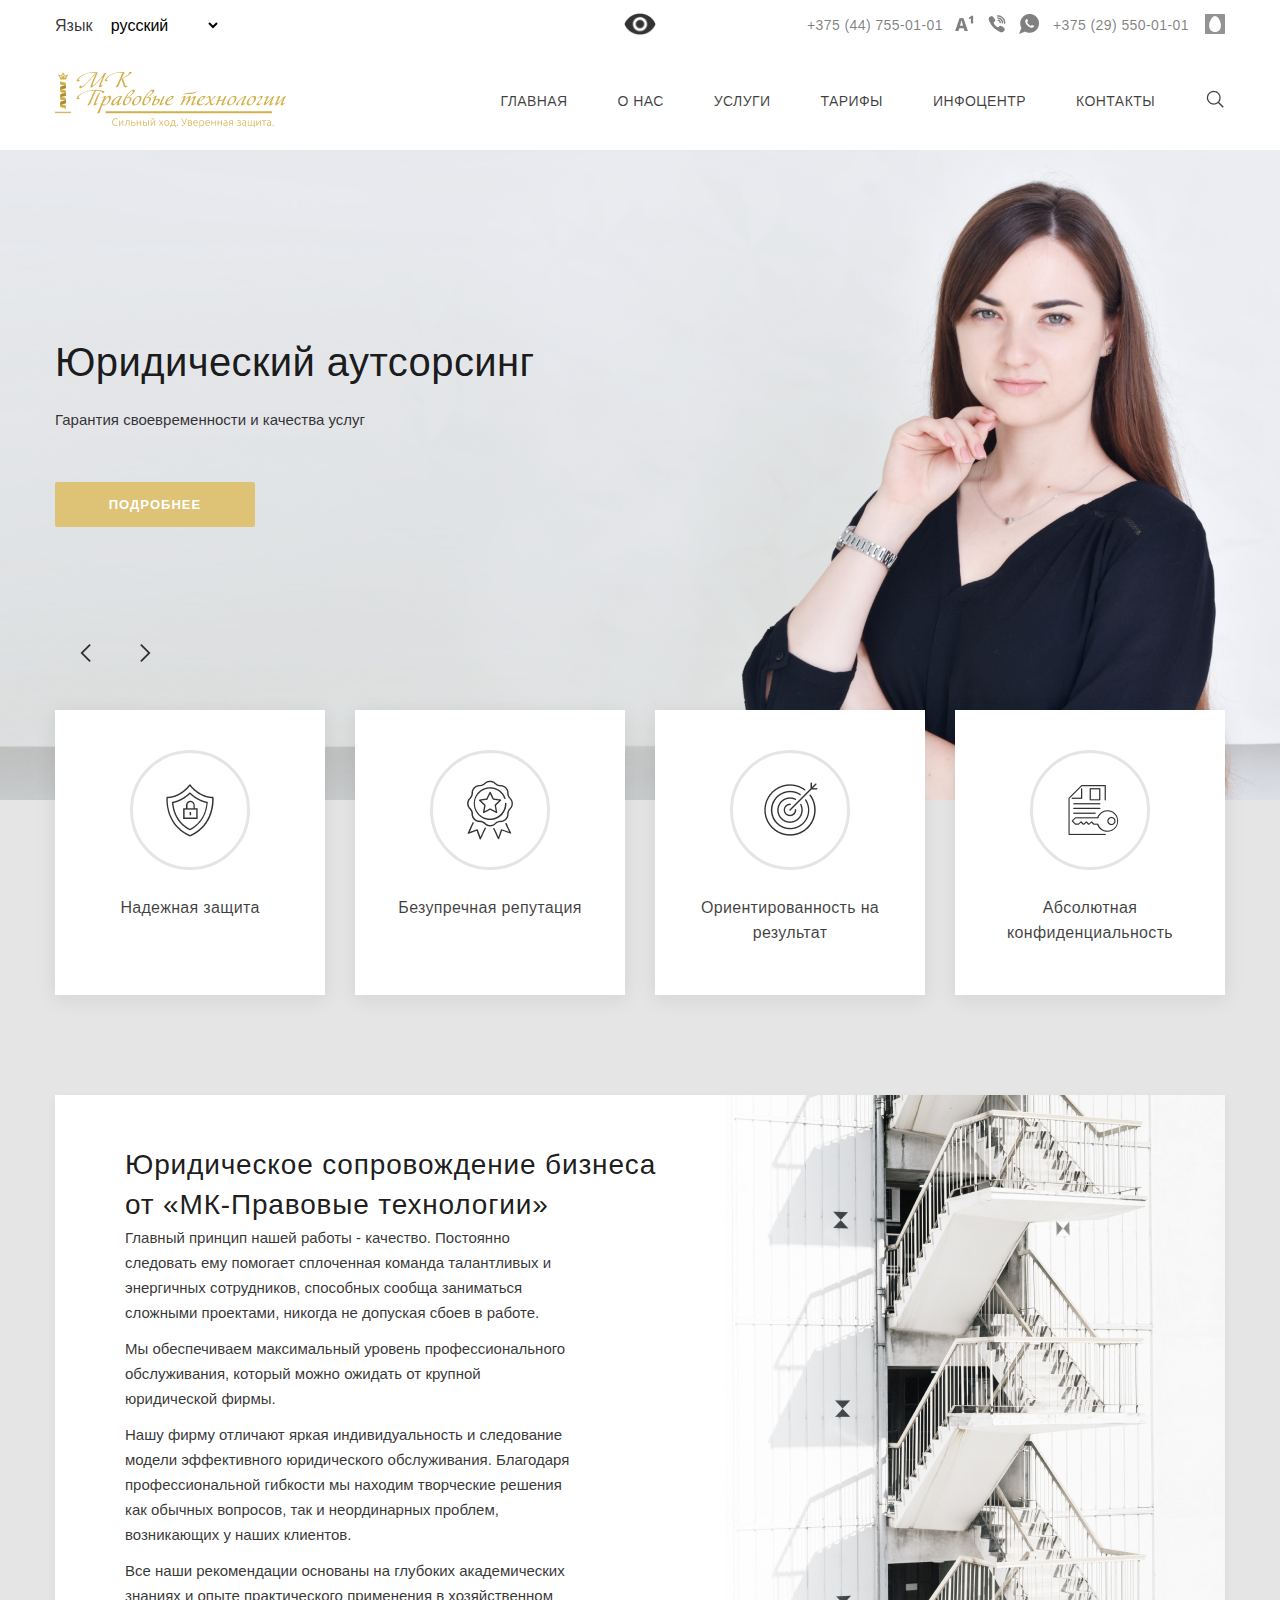
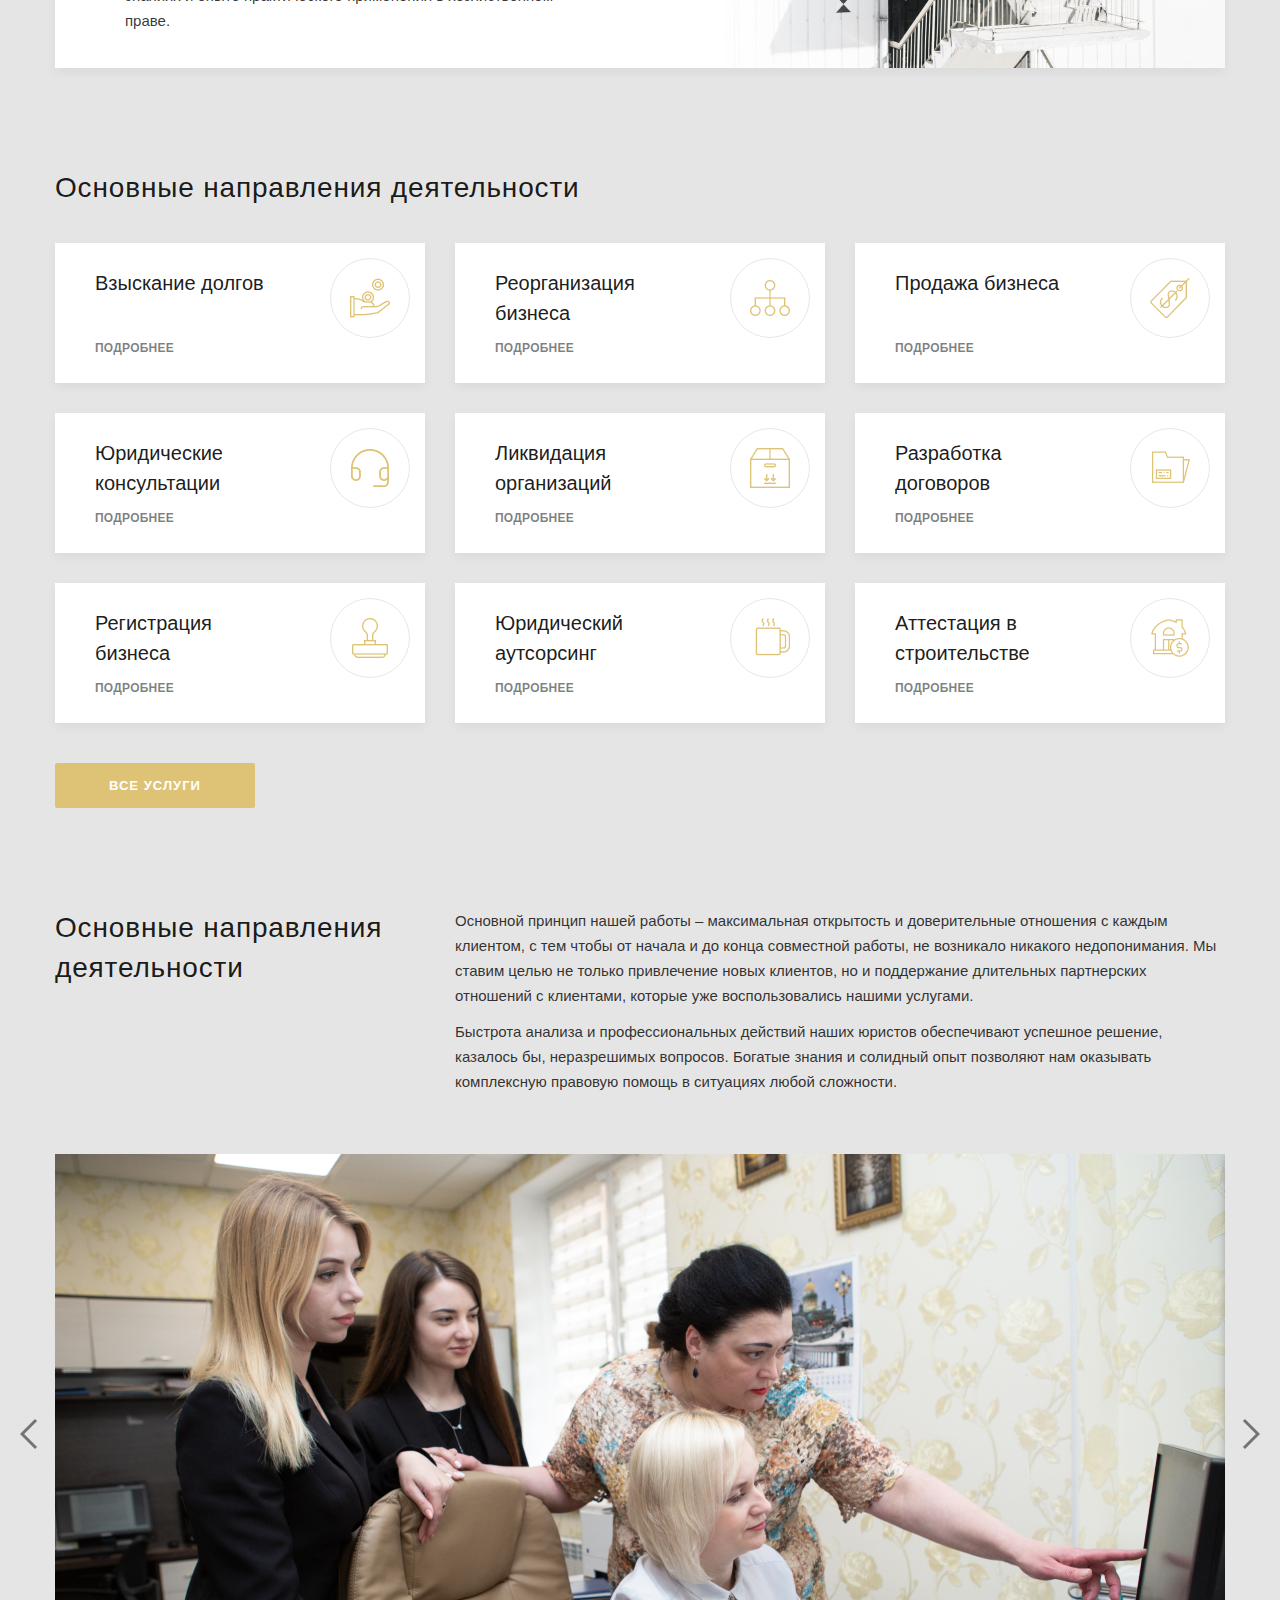
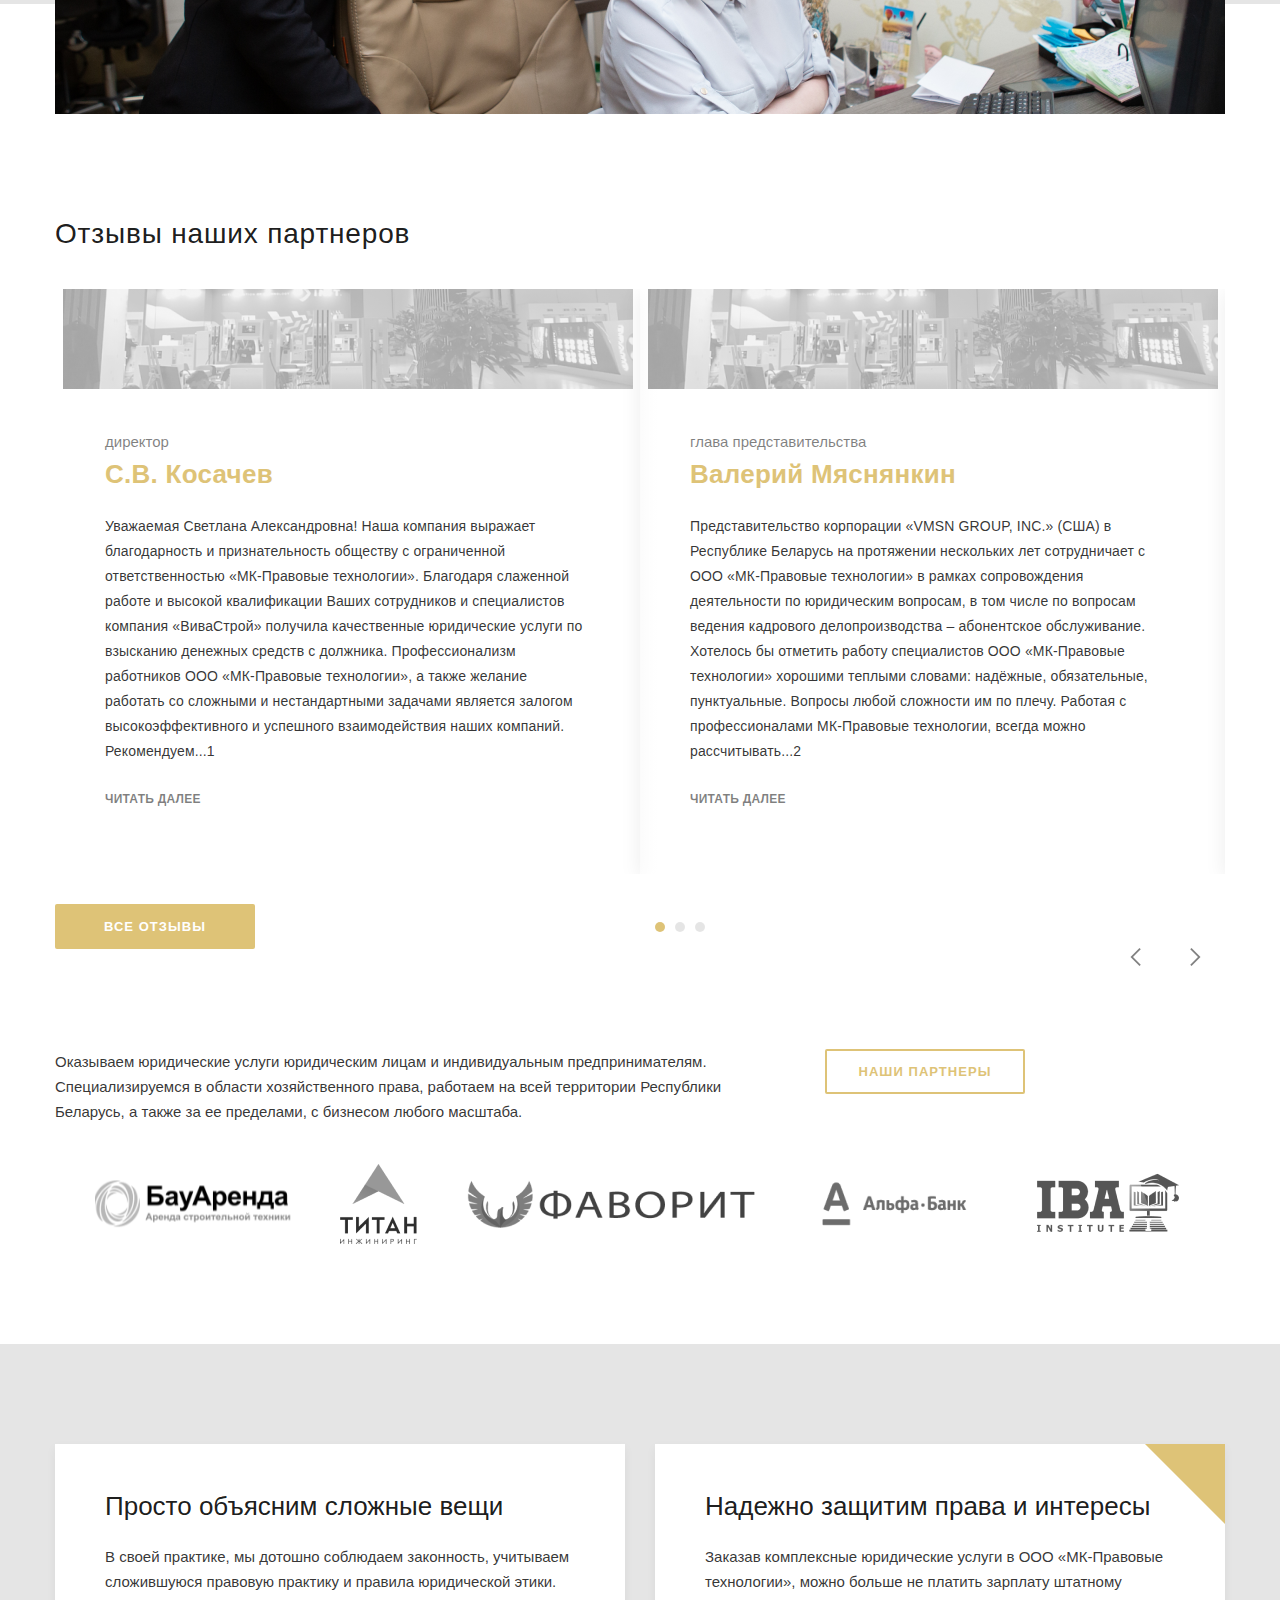
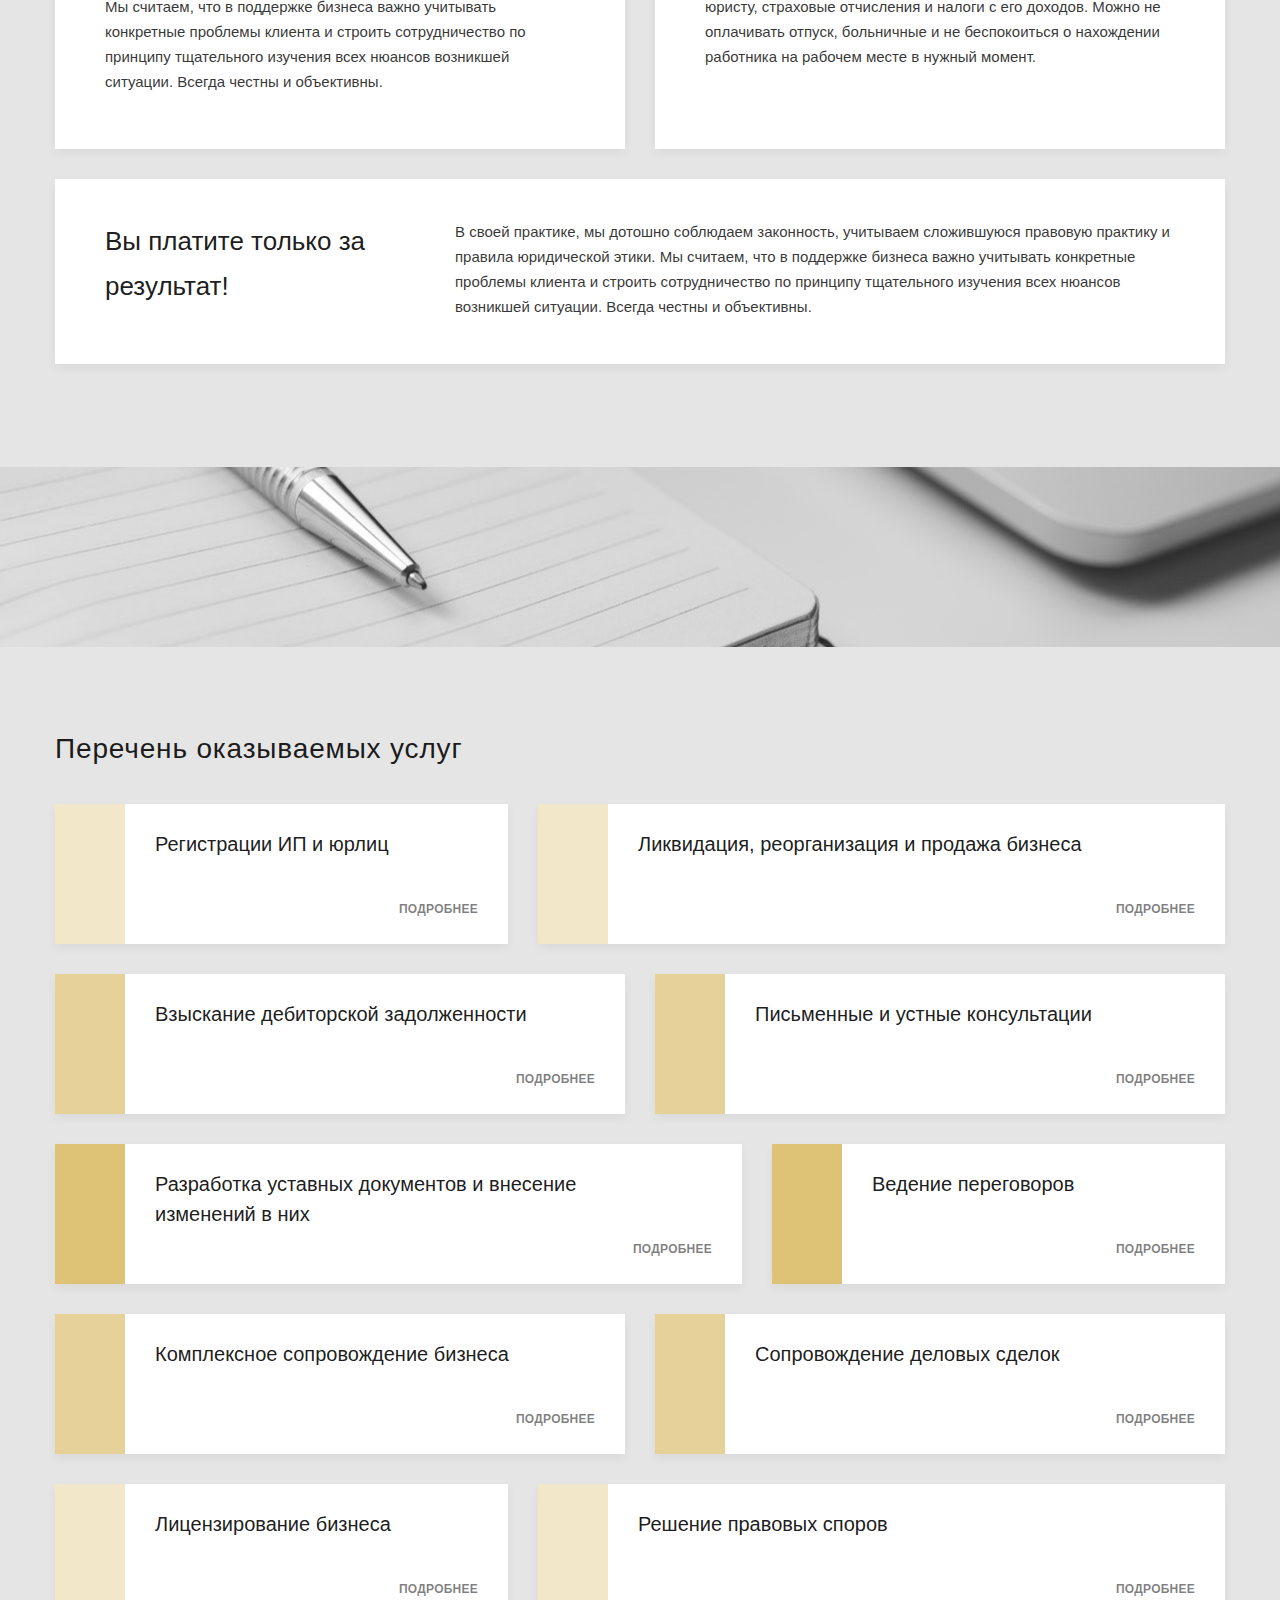
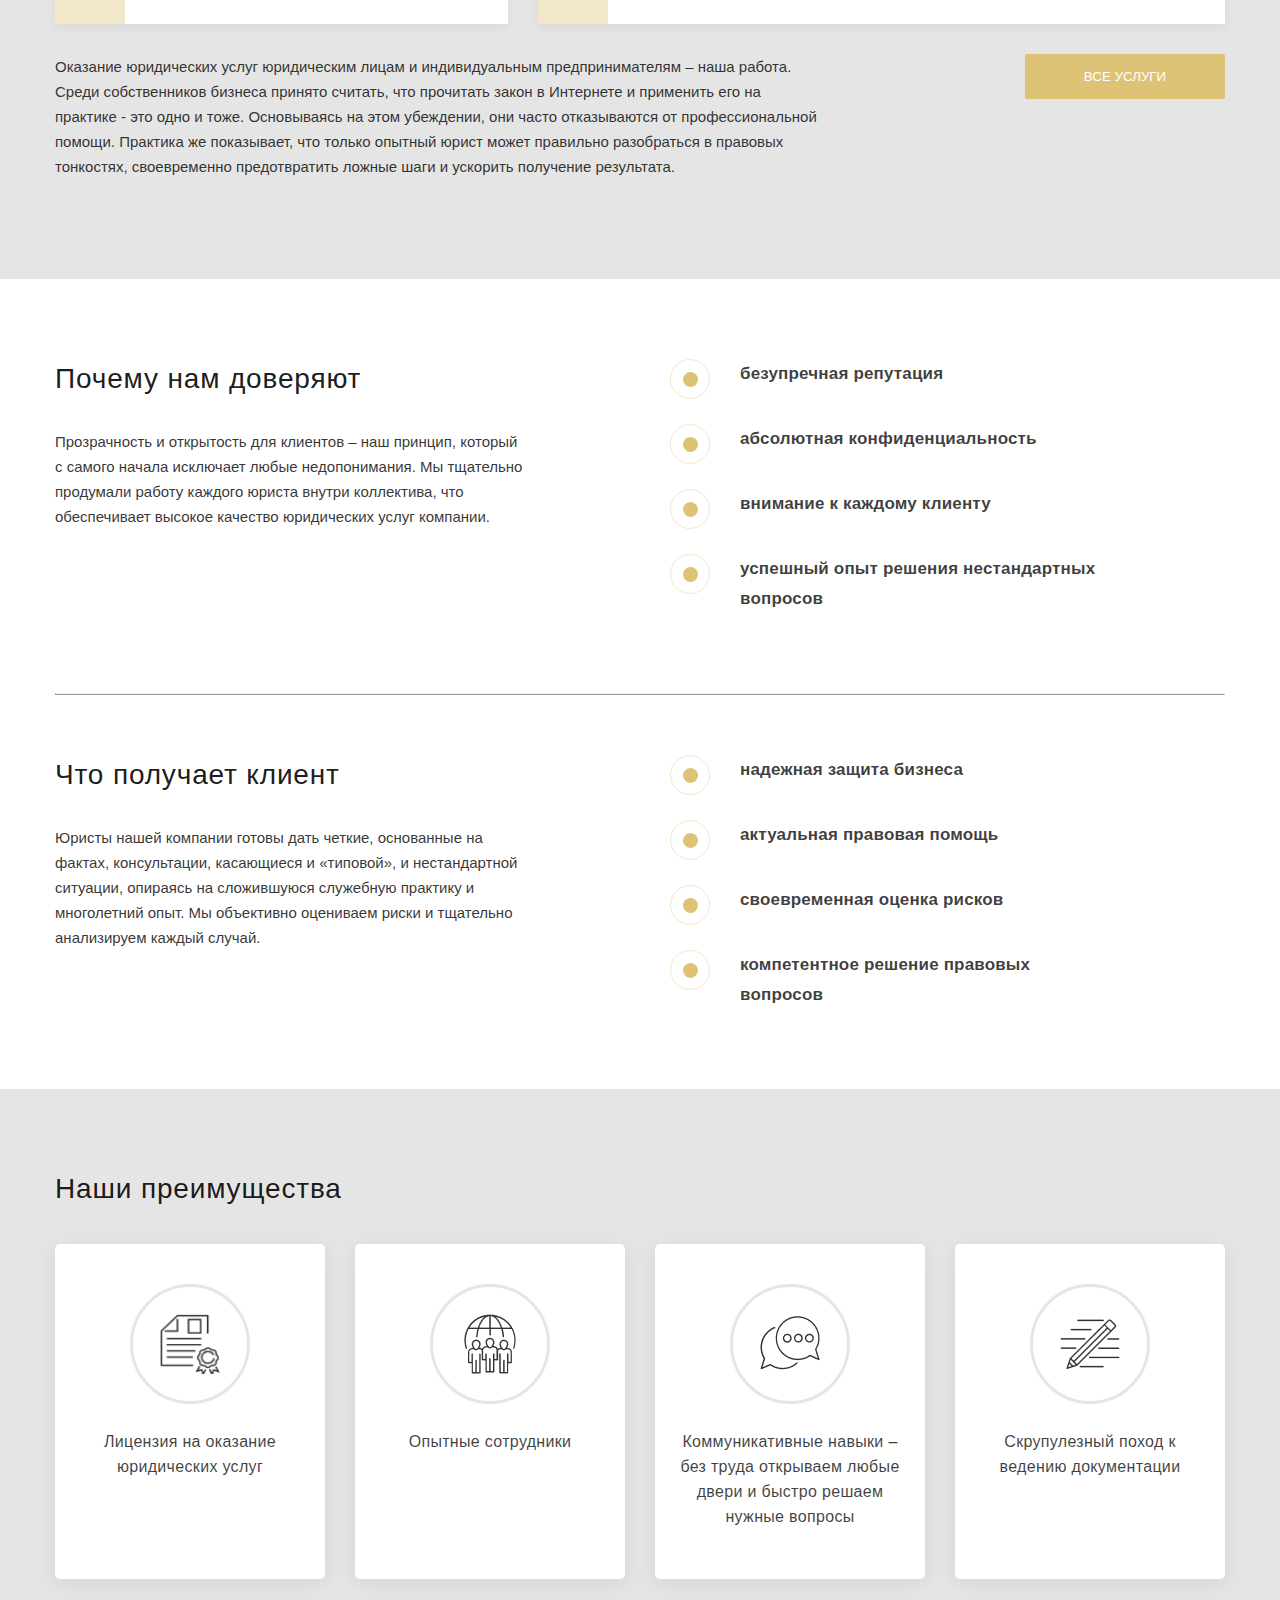
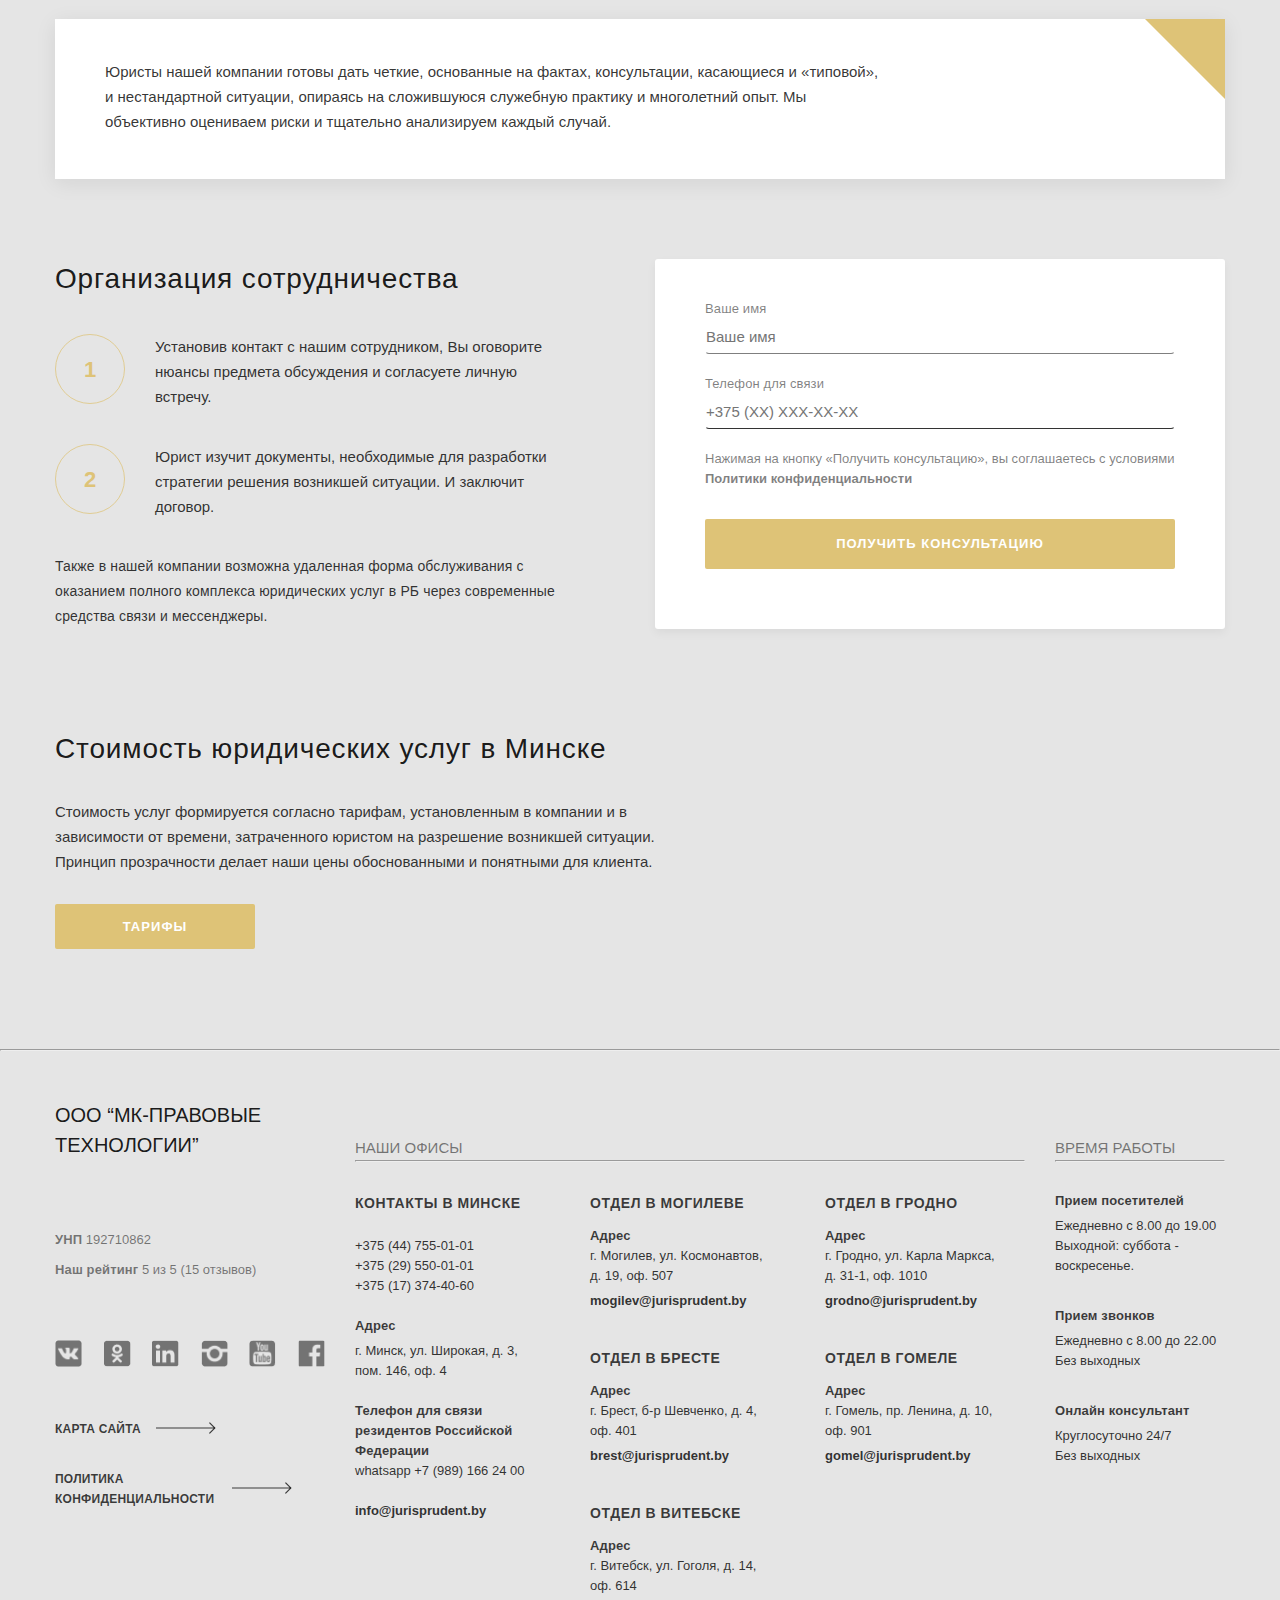
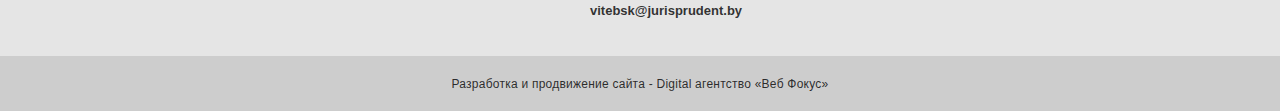
==== commit f1589822: "feat: add review slider" ====
--- a/index.html
+++ b/index.html
@@ -384,9 +384,9 @@
                 </div>
             </div> <!-- /activities_slider -->
 
-            <img class="activities_slider_arrow_left" id="activities_slider_arrow_left"
+            <img class="activities_slider_arrow_left activities_slider_control" id="activities_slider_arrow_left"
                 src="./assets/img/slider_2_arrow_1.png" alt="arrow_left">
-            <img class="activities_slider_arrow_right" id="activities_slider_arrow_right"
+            <img class="activities_slider_arrow_right  activities_slider_control" id="activities_slider_arrow_right"
                 src="./assets/img/slider_2_arrow_2.png" alt="arrow_right">
         </div>
 
@@ -407,11 +407,11 @@
                             специалистов компания «ВиваСтрой» получила качественные юридические услуги по взысканию
                             денежных средств с должника. Профессионализм работников ООО «МК-Правовые технологии», а
                             также желание работать со сложными и нестандартными задачами является залогом
-                            высокоэффективного и успешного взаимодействия наших компаний. Рекомендуем...</p>
+                            высокоэффективного и успешного взаимодействия наших компаний. Рекомендуем...1</p>
                         <a class="review_card_link" href="#">Читать далее</a>
                     </div>
 
-                    <!--<div class="review_card">
+                    <div class="review_card">
                         <p class="review_card_position">глава представительства</p>
                         <h3 class="review_card_name">Валерий Мяснянкин</h3>
                         <p class="review_card_text">Представительство корпорации «VMSN GROUP, INC.» (США) в Республике
@@ -420,28 +420,39 @@
                             кадрового делопроизводства – абонентское обслуживание. Хотелось бы отметить работу
                             специалистов ООО «МК-Правовые технологии» хорошими теплыми словами: надёжные, обязательные,
                             пунктуальные. Вопросы любой сложности им по плечу. Работая с профессионалами МК-Правовые
-                            технологии, всегда можно рассчитывать...</p>
+                            технологии, всегда можно рассчитывать...2</p>
                         <a class="review_card_link" href="#">Читать далее</a>
-                    </div>-->
+                    </div>
+
+                    <div class="review_card">
+                        <p class="review_card_position">директор</p>
+                        <h3 class="review_card_name">С.В. Косачев</h3>
+                        <p class="review_card_text">Уважаемая Светлана Александровна! Наша компания выражает
+                            благодарность и признательность обществу с ограниченной ответственностью «МК-Правовые
+                            технологии». Благодаря слаженной работе и высокой квалификации Ваших сотрудников и
+                            специалистов компания «ВиваСтрой» получила качественные юридические услуги по взысканию
+                            денежных средств с должника. Профессионализм работников ООО «МК-Правовые технологии», а
+                            также желание работать со сложными и нестандартными задачами является залогом
+                            высокоэффективного и успешного взаимодействия наших компаний. Рекомендуем...3</p>
+                        <a class="review_card_link" href="#">Читать далее</a>
+                    </div>
                 </div>
             </div> <!-- /review_slider -->
 
             <div class="review_slider_navigation">
                 <button class="review_slider_navigation_all">Все отзывы</button>
 
-                <ul class="review_slider_navigation_list">
-                    <li class="review_slider_navigation_item review_slider_navigation_item_active"
-                        id="review_slider_navigation_item_1"></li>
-                    <li class="review_slider_navigation_item" id="review_slider_navigation_item_2"></li>
-                    <li class="review_slider_navigation_item" id="review_slider_navigation_item_3"></li>
+                <ul class="review_slider_navigation_list" id="review_slider_navigation_list">
                 </ul>
 
                 <div class="review_slider_navigation_arrows">
-                    <div class="review_slider_navigation_arrow_left" id="review_slider_navigation_arrow_left">
+                    <div class="review_slider_navigation_arrow_left review_slider_control"
+                        id="review_slider_navigation_arrow_left">
                         <img src="./assets/img/review_arrow_1.png" alt="arrow_left">
                     </div>
 
-                    <div class="review_slider_navigation_arrow_right" id="review_slider_navigation_arrow_right">
+                    <div class="review_slider_navigation_arrow_right review_slider_control"
+                        id="review_slider_navigation_arrow_right">
                         <img src="./assets/img/review_arrow_2.png" alt="arrow_right">
                     </div>
 
--- a/styles/style.css
+++ b/styles/style.css
@@ -770,12 +770,21 @@
 }
 
 .review_slider {
+  position: relative;
+  overflow: hidden;
   width: 100%;
   height: 585px;
   margin-bottom: 30px;
 }
 
 .review_slider_wrapper {
+  display: -webkit-box;
+  display: -ms-flexbox;
+  display: flex;
+  -webkit-transition: -webkit-transform 0.6s ease;
+  transition: -webkit-transform 0.6s ease;
+  transition: transform 0.6s ease;
+  transition: transform 0.6s ease, -webkit-transform 0.6s ease;
   width: 100%;
   height: 100%;
 }
@@ -784,6 +793,10 @@
   display: -webkit-box;
   display: -ms-flexbox;
   display: flex;
+  -webkit-box-flex: 0;
+      -ms-flex: 0 0 50%;
+          flex: 0 0 50%;
+  max-width: 50%;
   width: 570px;
   height: 585px;
   margin-bottom: 30px;
